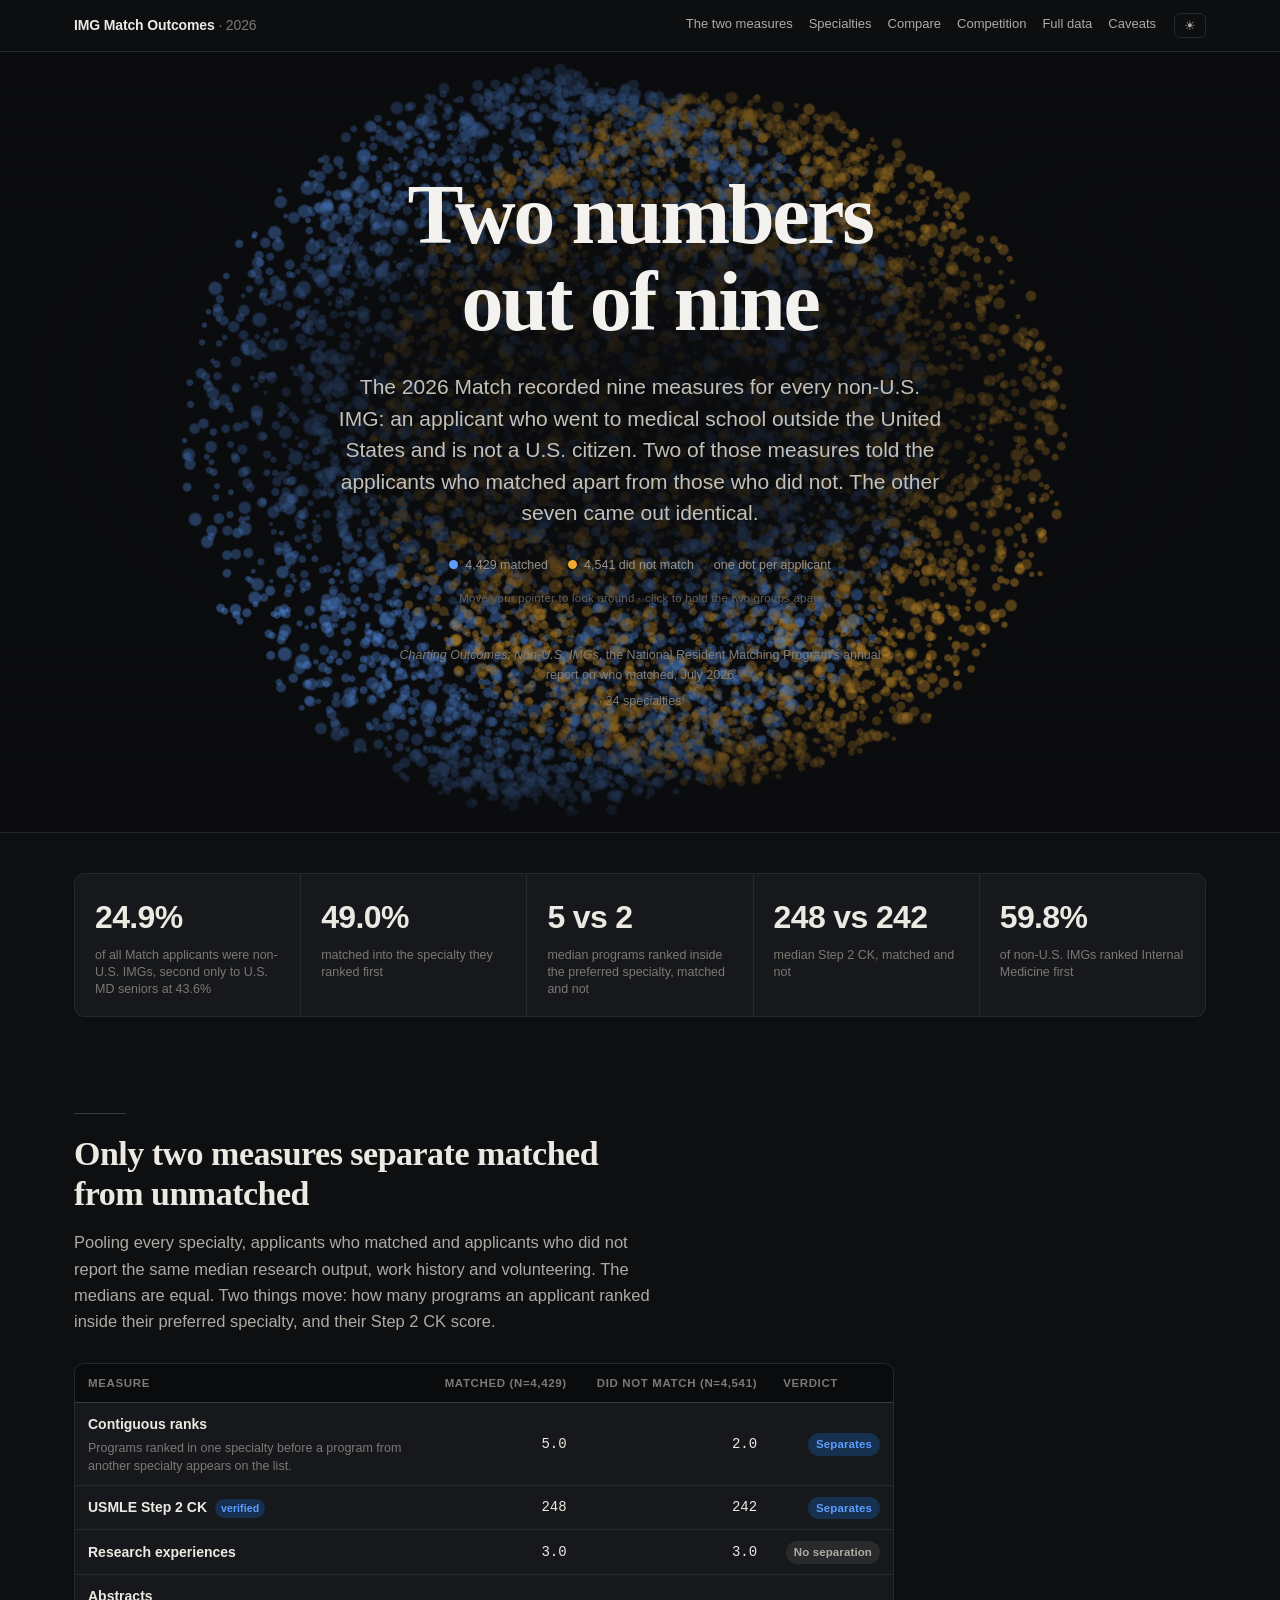
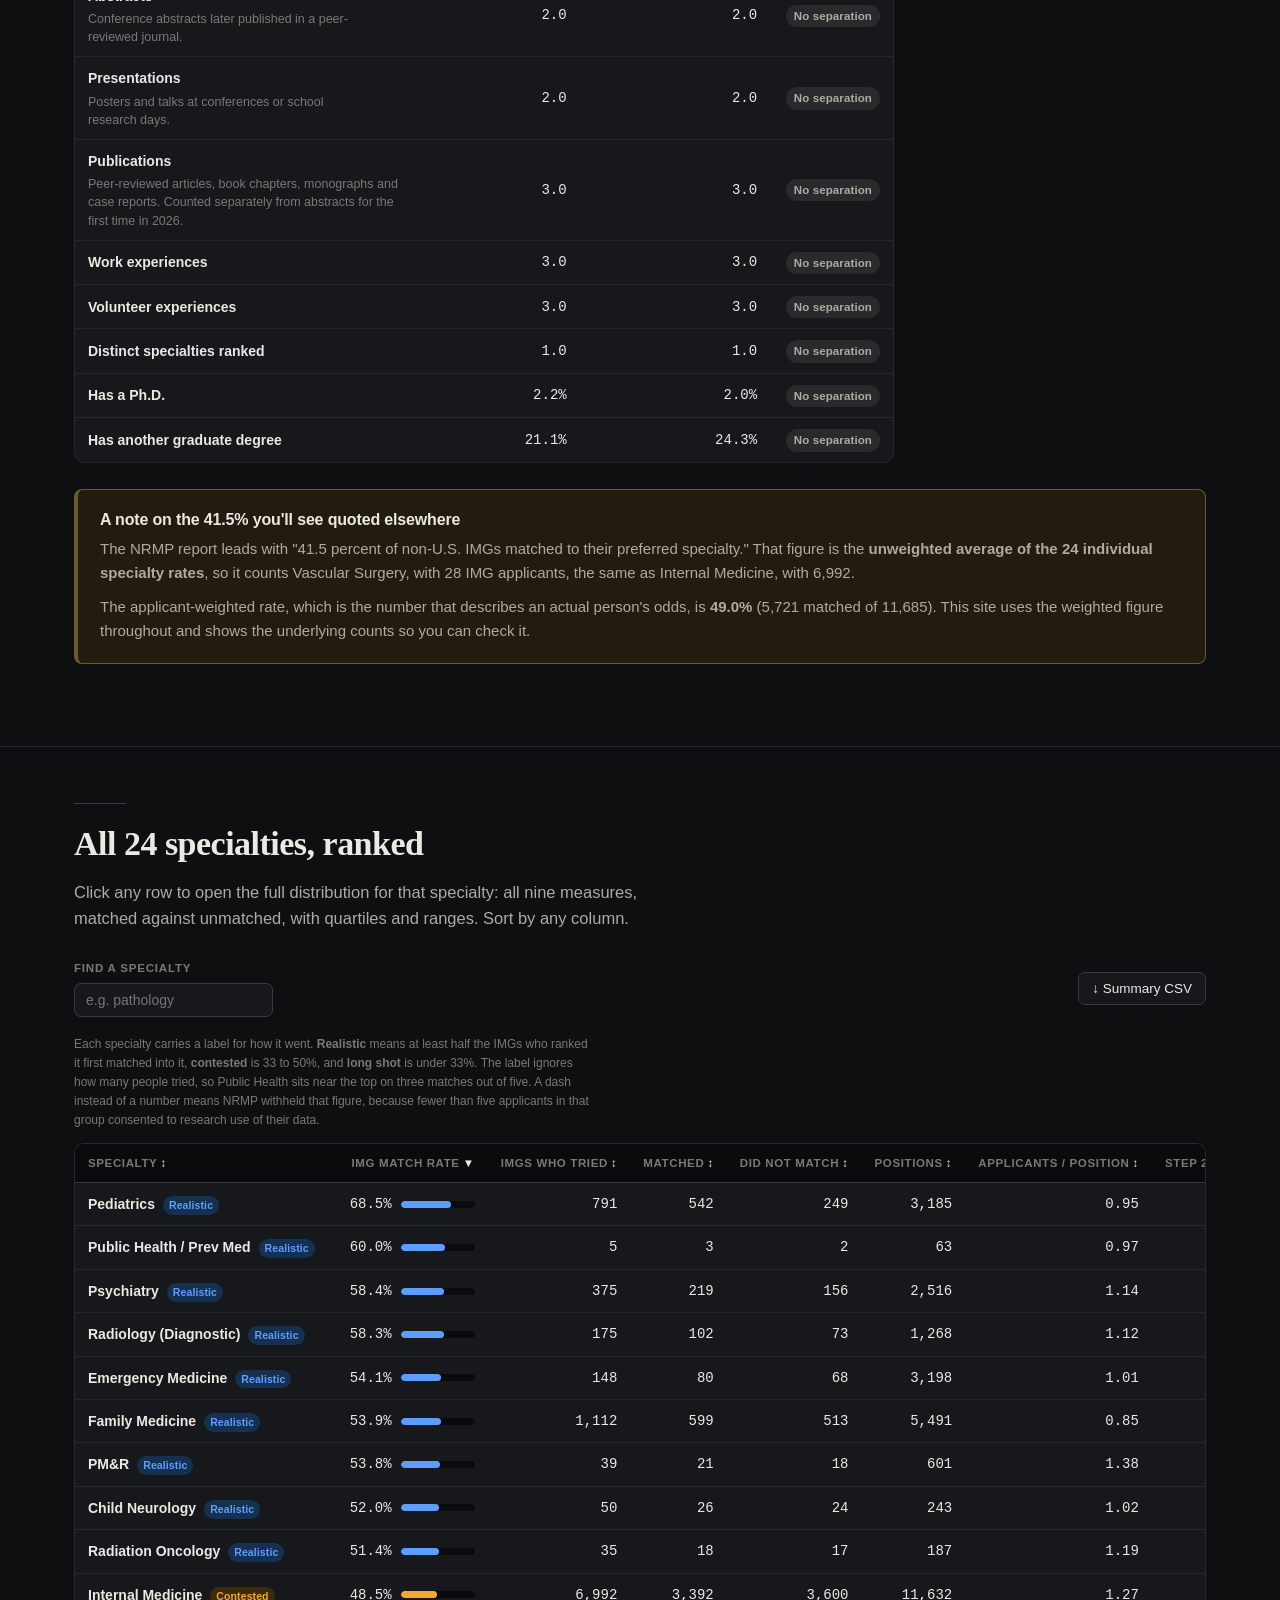
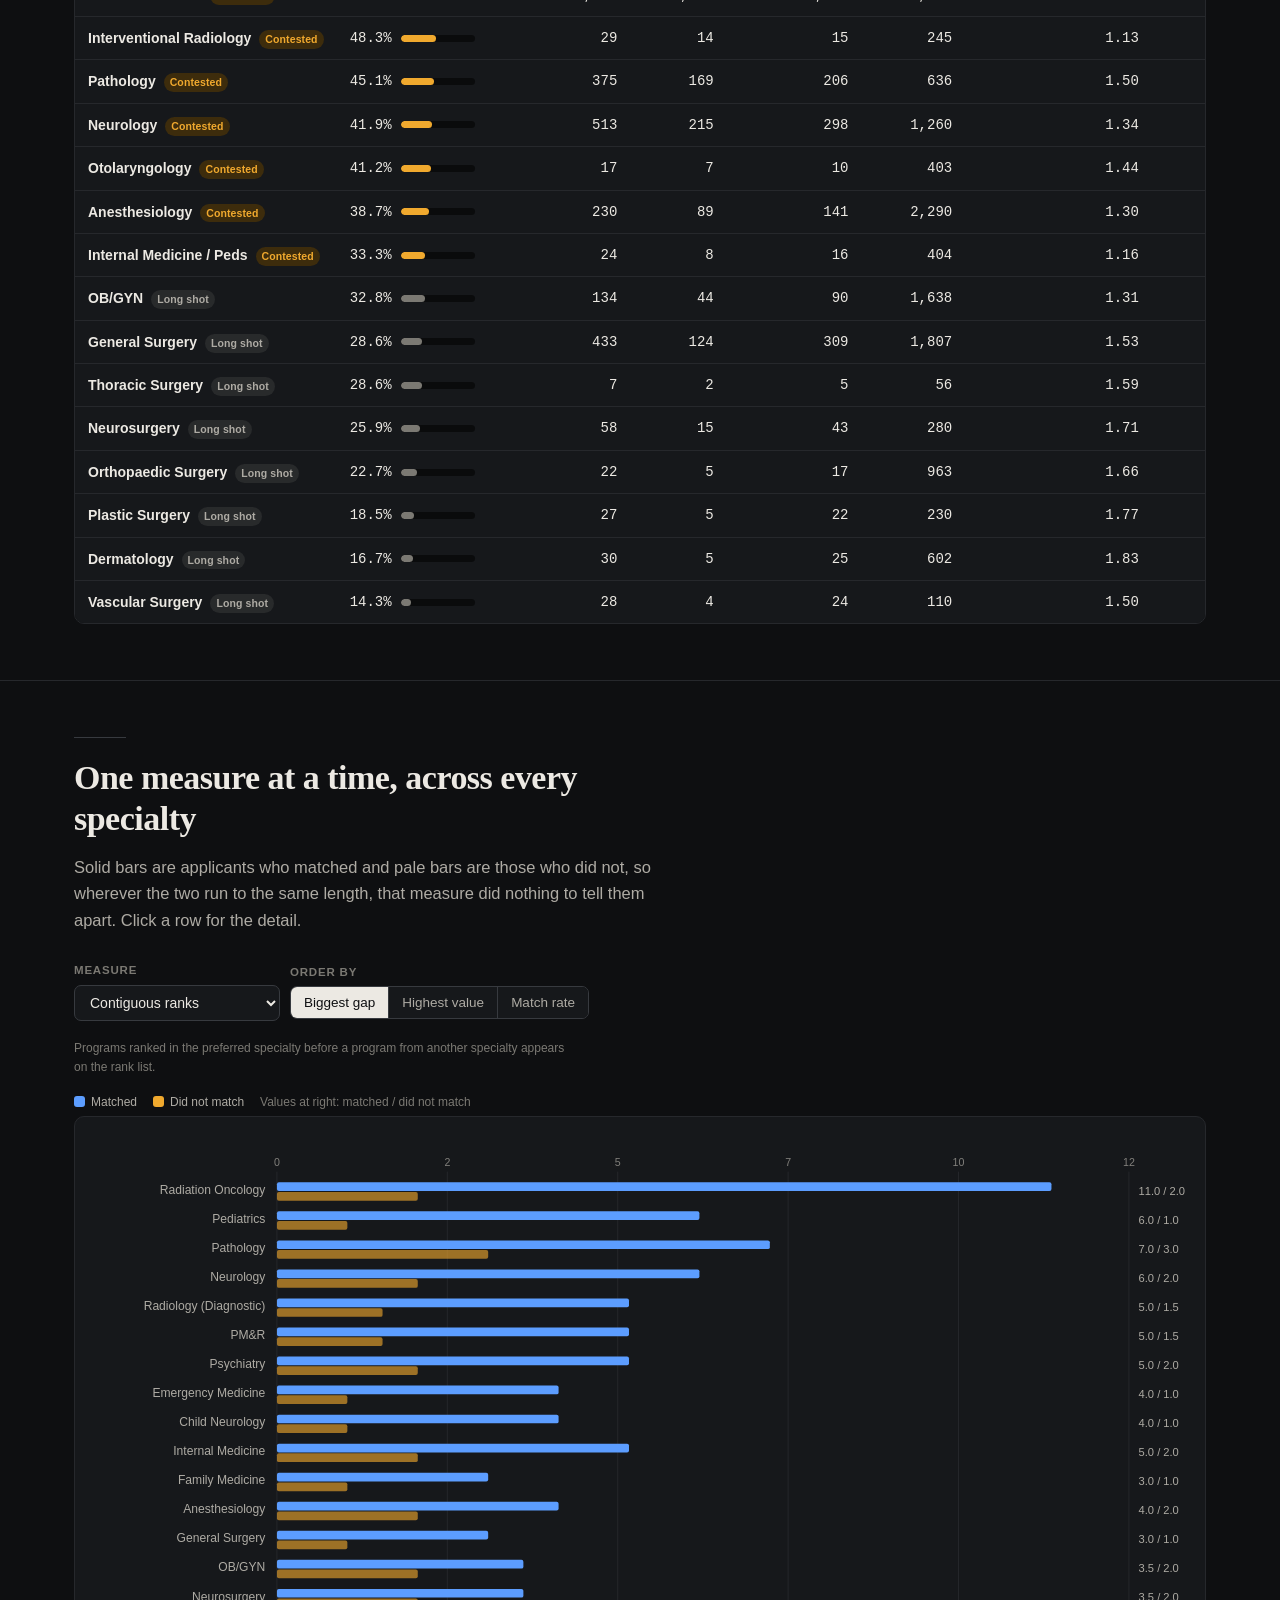
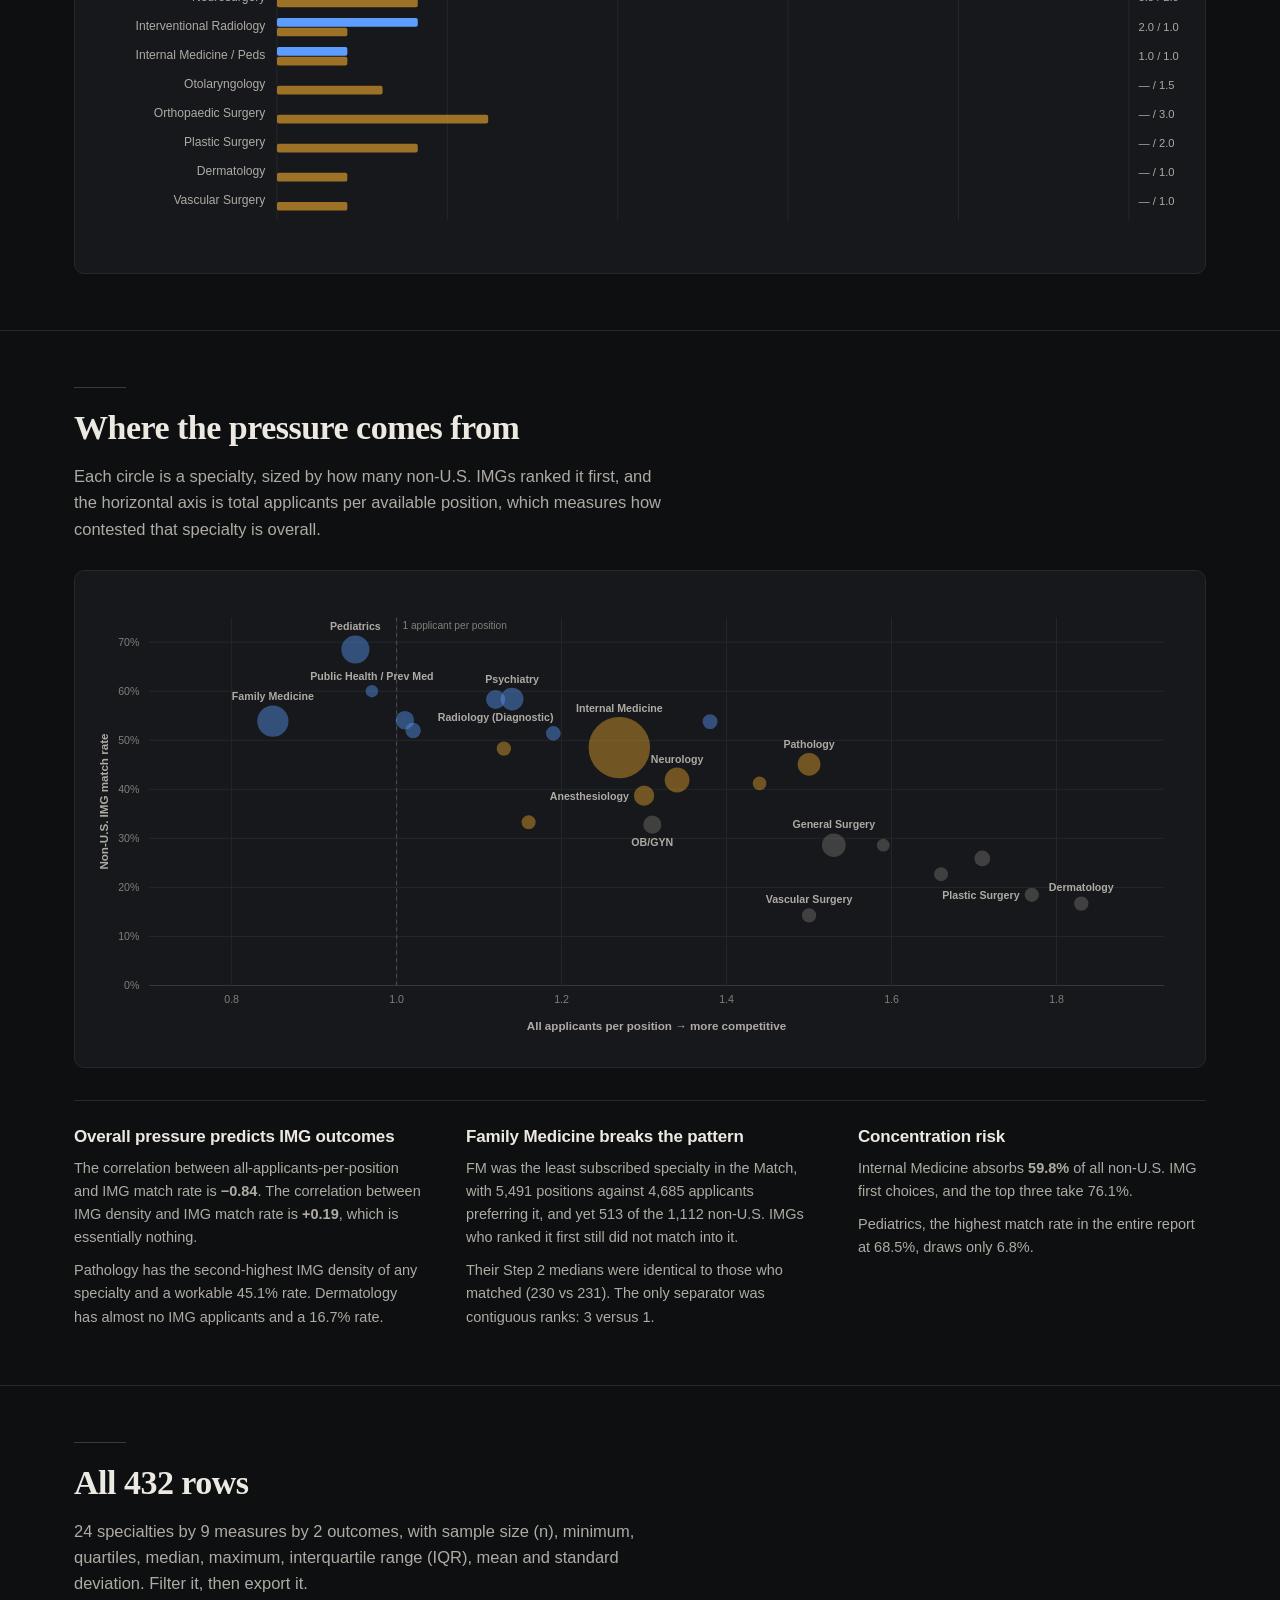
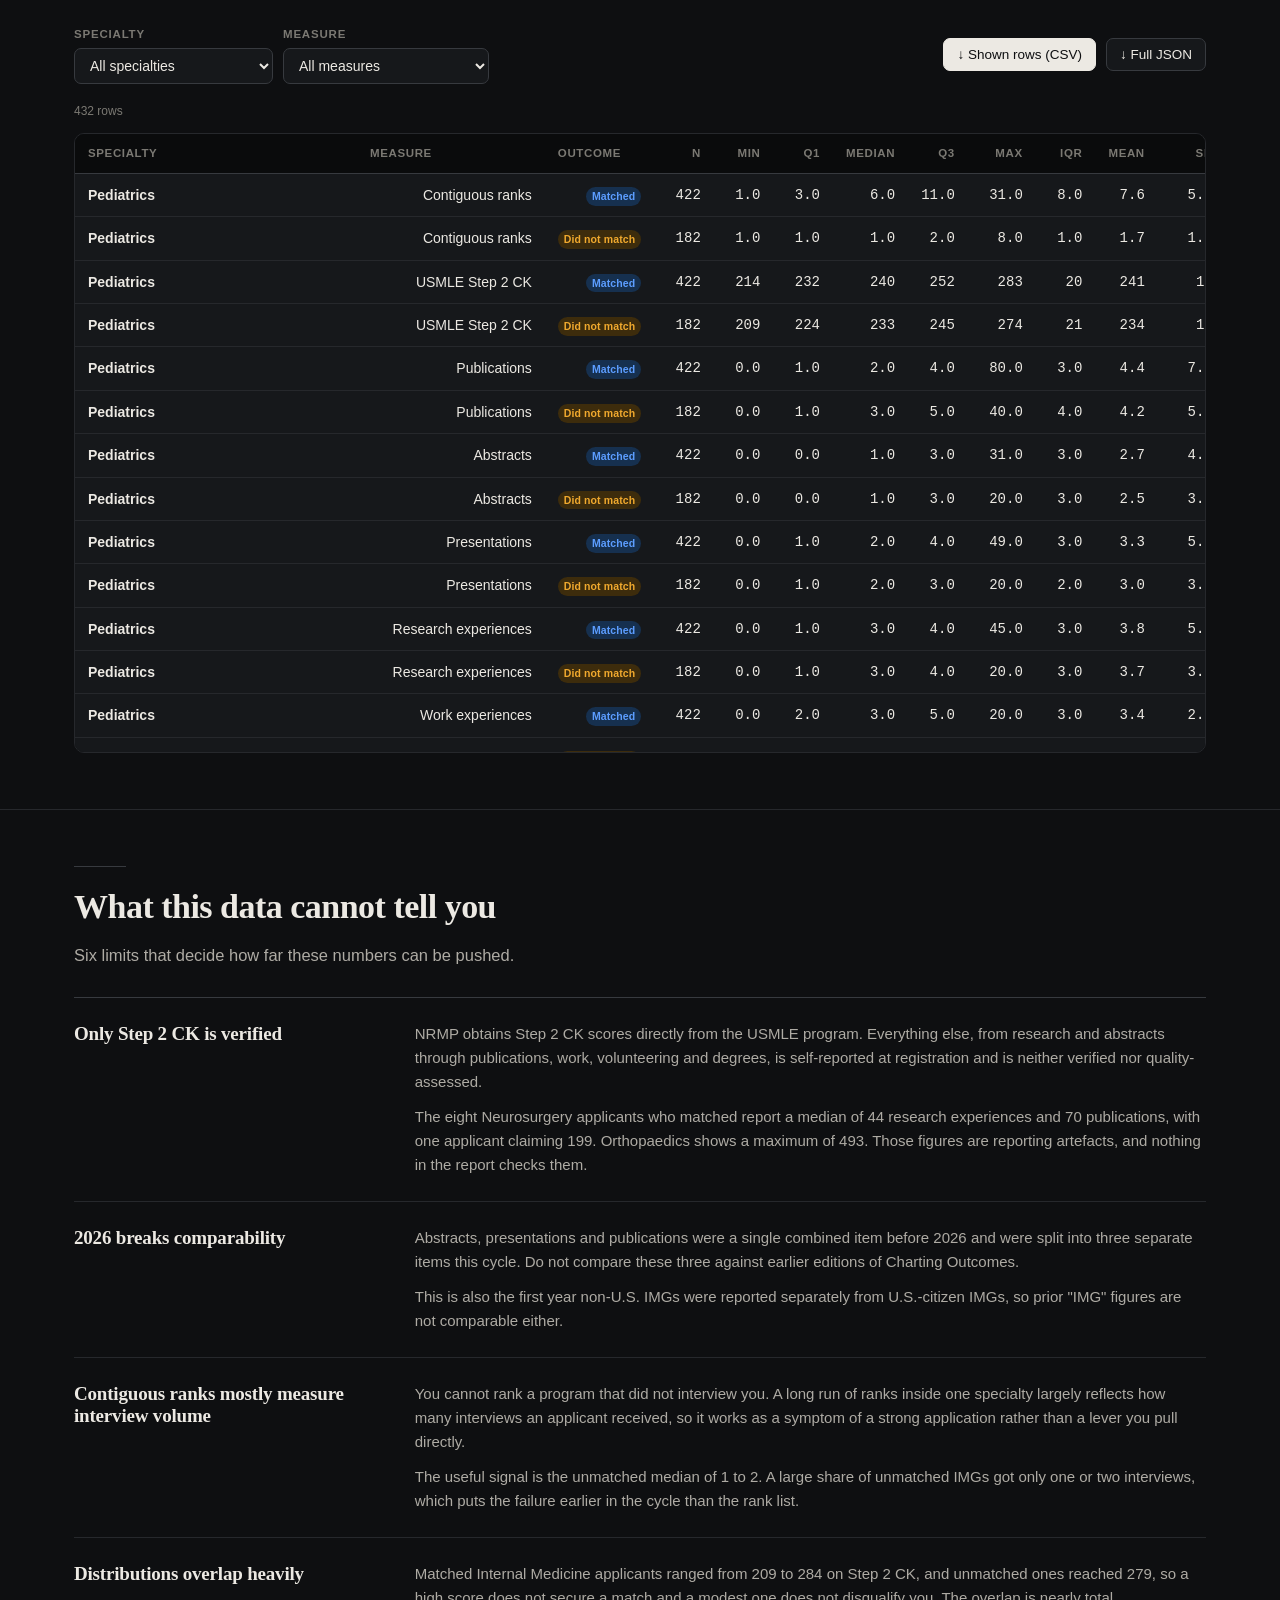
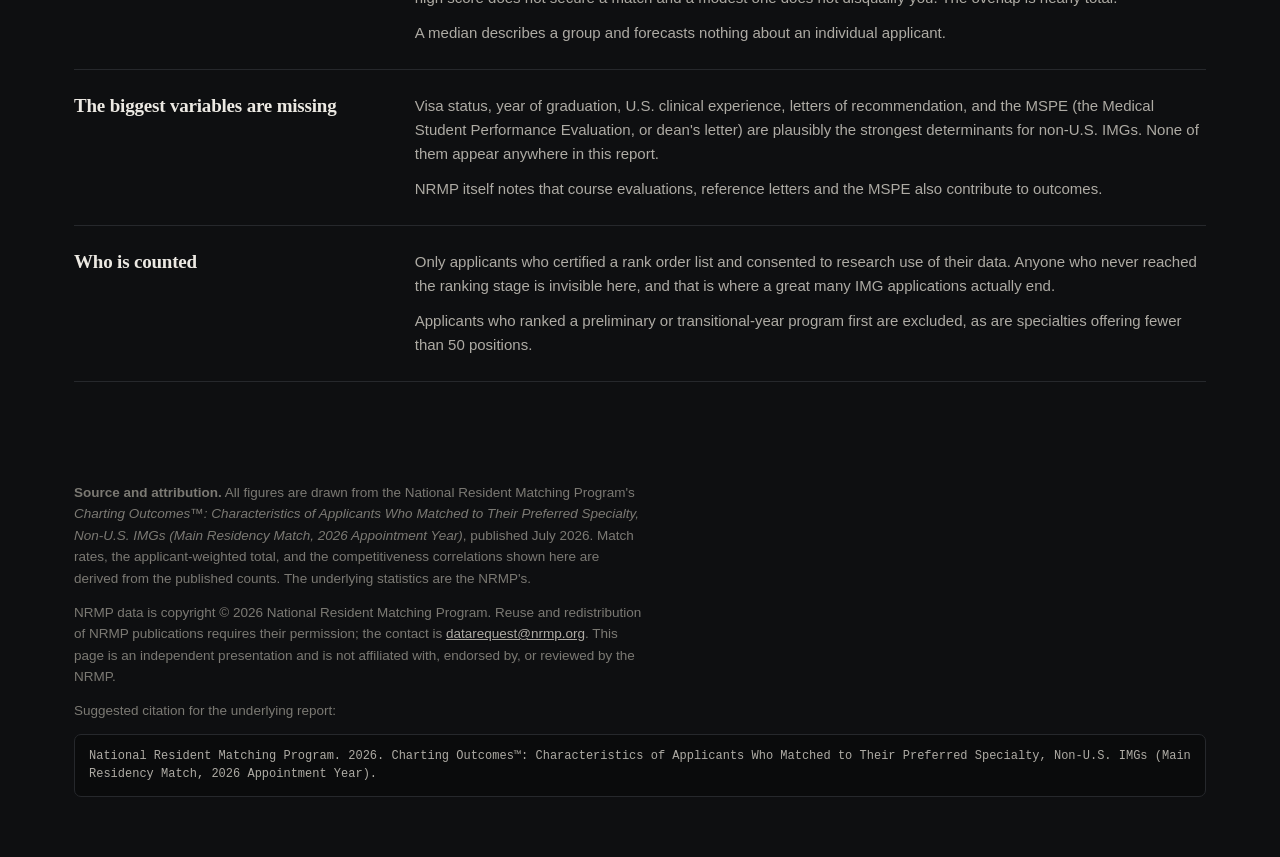
==== index.html @ dcafe7bb "Unify interface terminology and define terms before using them The page had six names for one concep" ====
<!doctype html>
<html lang="en">
<head>
<meta charset="utf-8">
<meta name="viewport" content="width=device-width,initial-scale=1">
<title>Non-U.S. IMG Match Outcomes 2026 — Interactive Explorer</title>
<meta name="description" content="An interactive, exportable explorer of NRMP Charting Outcomes data for non-U.S. citizen international medical graduates in the 2026 Main Residency Match.">

<meta property="og:title" content="Two numbers out of nine">
<meta property="og:description" content="Every non-U.S. IMG in the 2026 Match, by preferred specialty. Two measures separated those who matched from those who did not.">
<meta property="og:type" content="website">
<meta property="og:url" content="https://match.saieesh.dev/">
<meta property="og:image" content="https://match.saieesh.dev/og-image.png">
<meta property="og:image:width" content="1200">
<meta property="og:image:height" content="630">
<meta property="og:image:alt" content="Two dot plots showing the measures that separated matched from unmatched non-U.S. IMGs: programs ranked in-specialty, 5 versus 2, and USMLE Step 2 CK, 248 versus 242. Seven further measures, including research, publications and abstracts, are listed as identical in both groups.">
<meta name="twitter:card" content="summary_large_image">
<meta name="twitter:title" content="Two numbers out of nine">
<meta name="twitter:description" content="Every non-U.S. IMG in the 2026 Match, by preferred specialty. Two measures separated those who matched from those who did not.">
<meta name="twitter:image" content="https://match.saieesh.dev/og-image.png">

<link rel="icon" href="data:image/svg+xml,<svg xmlns='http://www.w3.org/2000/svg' viewBox='0 0 32 32'><rect width='32' height='32' rx='7' fill='%23111214'/><rect x='6.5' y='18' width='4.4' height='8' rx='1.2' fill='%23ece9e3'/><rect x='13.8' y='12' width='4.4' height='14' rx='1.2' fill='%235c9dff'/><rect x='21.1' y='6.5' width='4.4' height='19.5' rx='1.2' fill='%23f0a92e'/></svg>">
<style>:root{
  /* dark is the default; light is opt-in via the toggle */
  --bg:#0e0f11; --bg-elev:#16181b; --bg-sunk:#0a0b0c;
  --ink:#ece9e3; --ink-2:#aeaba4; --ink-3:#7b7973;
  --rule:#26282c; --rule-2:#373a3f;
  --matched:#5c9dff; --matched-soft:#16304f;
  --unmatched:#f0a92e; --unmatched-soft:#3d2c0c;
  --accent:#ece9e3;
  --warn-bg:#221c10; --warn-rule:#6b5a2a;
  --mono:ui-monospace,SFMono-Regular,"SF Mono",Menlo,Consolas,monospace;
  --sans:-apple-system,BlinkMacSystemFont,"Segoe UI",Inter,Roboto,Helvetica,Arial,sans-serif;
  --serif:"Iowan Old Style","Palatino Linotype",Palatino,Georgia,serif;
  --maxw:1180px;
}
:root[data-theme="light"]{
  --bg:#faf9f6; --bg-elev:#ffffff; --bg-sunk:#f1efea;
  --ink:#17181b; --ink-2:#4c4e56; --ink-3:#797b83;
  --rule:#e4e2db; --rule-2:#cfccc3;
  --matched:#1f6feb; --matched-soft:#dbeafe;
  --unmatched:#b45309; --unmatched-soft:#fef3c7;
  --accent:#17181b;
  --warn-bg:#fdf8ec; --warn-rule:#dfc98c;
}
*{box-sizing:border-box}
body{background:var(--bg);color:var(--ink);font-family:var(--sans);
  font-size:16px;line-height:1.6;-webkit-font-smoothing:antialiased;margin:0;
  overflow-x:hidden}
.wrap{max-width:var(--maxw);margin:0 auto;padding:0 24px}
@media(max-width:640px){.wrap{padding:0 16px}}

a{color:var(--matched)}
h1,h2,h3,h4{line-height:1.2;margin:0}
.num{font-variant-numeric:tabular-nums;font-family:var(--mono)}

/* ---------- top bar ---------- */
.topbar{position:sticky;top:0;z-index:50;background:color-mix(in srgb,var(--bg) 88%,transparent);
  backdrop-filter:blur(12px);border-bottom:1px solid var(--rule)}
.topbar-in{max-width:var(--maxw);margin:0 auto;padding:10px 24px;display:flex;gap:18px;align-items:center}
.brand{font-weight:700;font-size:14px;letter-spacing:-.01em;white-space:nowrap}
.brand span{color:var(--ink-3);font-weight:500}
.navlinks{display:flex;gap:16px;margin-left:auto;overflow-x:auto;scrollbar-width:none}
.navlinks::-webkit-scrollbar{display:none}
.navlinks a{color:var(--ink-2);text-decoration:none;font-size:13px;white-space:nowrap;padding:4px 0;border-bottom:2px solid transparent}
.navlinks a:hover{color:var(--ink);border-bottom-color:var(--rule-2)}
.themebtn{background:none;border:1px solid var(--rule);color:var(--ink-2);border-radius:6px;
  padding:5px 9px;cursor:pointer;font-size:13px;line-height:1;flex-shrink:0}
.themebtn:hover{border-color:var(--rule-2);color:var(--ink)}
@media(max-width:820px){.navlinks{display:none}}

/* ---------- hero ---------- */
header.hero{position:relative;isolation:isolate;background:#0b0c0e;overflow:hidden;
  border-bottom:1px solid #24262a}
#heroCanvas{position:absolute;inset:0;width:100%;height:100%;display:block;z-index:0;
  opacity:0;transition:opacity 1.5s ease}
#heroCanvas.ready{opacity:1}
/* keeps the headline legible wherever the field happens to be bright */
header.hero::after{content:"";position:absolute;inset:0;z-index:1;pointer-events:none;
  background:radial-gradient(ellipse 58% 46% at 50% 44%,rgba(11,12,14,.93) 0%,rgba(11,12,14,.78) 38%,rgba(11,12,14,.28) 66%,rgba(11,12,14,0) 88%),
    linear-gradient(to bottom,rgba(11,12,14,.75) 0%,rgba(11,12,14,0) 22%,rgba(11,12,14,0) 74%,rgba(11,12,14,.9) 100%)}
.hero-inner{position:relative;z-index:2;max-width:var(--maxw);margin:0 auto;padding:0 24px;
  min-height:min(90vh,780px);display:flex;flex-direction:column;align-items:center;
  justify-content:center;text-align:center;pointer-events:none}
.hero-inner a,.hero-inner button{pointer-events:auto}
h1{font-family:var(--serif);font-size:clamp(40px,7.4vw,84px);letter-spacing:-.028em;
  font-weight:600;color:#f4f2ee;max-width:14ch;line-height:1.03}
.hero-sub{font-size:clamp(17px,2.1vw,21px);color:#c3c0b9;max-width:52ch;margin:26px 0 0;line-height:1.5}
.hero-meta{margin-top:38px;font-size:12.5px;color:#7f7d77;display:flex;flex-wrap:wrap;
  gap:6px 16px;justify-content:center;max-width:70ch}
.hero-key{margin-top:26px;display:flex;gap:20px;justify-content:center;flex-wrap:wrap;
  font-size:12.5px;color:#96938c}
.hero-key i{display:inline-block;width:9px;height:9px;border-radius:50%;margin-right:7px;vertical-align:0}
.hero-hint{margin-top:14px;font-size:11.5px;color:#63615c;letter-spacing:.02em}
@media(max-width:640px){.hero-inner{min-height:min(84vh,640px);padding:0 18px}}
@media(prefers-reduced-motion:reduce){#heroCanvas{transition:none}}

/* ---------- stat band ---------- */
.statband{display:grid;grid-template-columns:repeat(auto-fit,minmax(158px,1fr));
  gap:1px;background:var(--rule);border:1px solid var(--rule);border-radius:10px;overflow:hidden;margin:40px 0}
.stat{background:var(--bg-elev);padding:18px 20px}
.stat .k{font-size:clamp(24px,3.2vw,32px);font-weight:650;letter-spacing:-.02em;font-variant-numeric:tabular-nums}
.stat .l{font-size:12.5px;color:var(--ink-3);margin-top:4px;line-height:1.35}

/* ---------- sections ---------- */
section{padding:56px 0;border-bottom:1px solid var(--rule)}
section:last-of-type{border-bottom:0}
.shead{max-width:66ch;margin-bottom:28px}
.shead::before{content:"";display:block;width:52px;height:1px;background:var(--rule-2);margin-bottom:20px}
h2{font-family:var(--serif);font-size:clamp(25px,3.4vw,34px);letter-spacing:-.015em;font-weight:600}
.shead p{color:var(--ink-2);margin:14px 0 0;font-size:16.5px}
h3{font-size:17px;font-weight:650;letter-spacing:-.01em}

/* findings: hanging headings, no boxes — breaks the uniform-card rhythm */
.findings{display:grid;grid-template-columns:repeat(auto-fit,minmax(290px,1fr));gap:34px 44px;margin-top:32px;
  padding-top:26px;border-top:1px solid var(--rule)}
.findings h3{margin-bottom:9px}
.findings p{margin:0;color:var(--ink-2);font-size:14.5px}
.findings p+p{margin-top:10px}

/* caveats: a reference list, not a card deck */
.caveatlist{margin-top:8px;border-top:1px solid var(--rule-2)}
.caveatlist>div{display:grid;grid-template-columns:minmax(190px,.9fr) 2.4fr;gap:10px 44px;
  padding:24px 0;border-bottom:1px solid var(--rule);align-items:start}
.caveatlist h3{font-family:var(--serif);font-size:19px;font-weight:600;letter-spacing:-.01em;padding-top:1px}
.caveatlist p{margin:0;color:var(--ink-2);font-size:15px}
.caveatlist p+p{margin-top:11px}
@media(max-width:720px){.caveatlist>div{grid-template-columns:1fr;gap:8px}}

.callout{background:var(--warn-bg);border:1px solid var(--warn-rule);border-left-width:4px;
  border-radius:8px;padding:20px 22px;margin:26px 0}
.callout h3{margin-bottom:8px;font-size:16px}
.callout p{margin:0;color:var(--ink-2);font-size:15px}
.callout p+p{margin-top:10px}

/* ---------- controls ---------- */
.controls{display:flex;flex-wrap:wrap;gap:10px;align-items:center;margin-bottom:18px}
.field{display:flex;flex-direction:column;gap:5px}
.field label{font-size:11.5px;text-transform:uppercase;letter-spacing:.07em;color:var(--ink-3);font-weight:600}
select,input[type=search]{background:var(--bg-elev);border:1px solid var(--rule-2);color:var(--ink);
  border-radius:7px;padding:8px 11px;font-size:14px;font-family:inherit;min-width:170px}
select:focus,input:focus{outline:2px solid var(--matched);outline-offset:1px}
.btn{background:var(--bg-elev);border:1px solid var(--rule-2);color:var(--ink);border-radius:7px;
  padding:8px 13px;font-size:13.5px;cursor:pointer;font-family:inherit;white-space:nowrap}
.btn:hover{border-color:var(--ink-3)}
.btn.primary{background:var(--ink);color:var(--bg);border-color:var(--ink)}
.btn.primary:hover{opacity:.86}
.seg{display:inline-flex;border:1px solid var(--rule-2);border-radius:7px;overflow:hidden}
.seg button{background:var(--bg-elev);border:0;border-right:1px solid var(--rule-2);color:var(--ink-2);
  padding:8px 13px;font-size:13.5px;cursor:pointer;font-family:inherit}
.seg button:last-child{border-right:0}
.seg button[aria-pressed=true]{background:var(--ink);color:var(--bg)}
.spacer{margin-left:auto}
@media(max-width:640px){.spacer{margin-left:0;width:100%}}

/* ---------- tables ---------- */
.tablescroll{overflow-x:auto;border:1px solid var(--rule);border-radius:10px;background:var(--bg-elev)}
table{border-collapse:collapse;width:100%;font-size:14px}
th,td{text-align:right;padding:10px 13px;border-bottom:1px solid var(--rule);white-space:nowrap}
th:first-child,td:first-child{text-align:left;position:sticky;left:0;background:var(--bg-elev)}
thead th{background:var(--bg-sunk);font-size:11.5px;text-transform:uppercase;letter-spacing:.055em;
  color:var(--ink-3);font-weight:650;position:sticky;top:0;z-index:2;border-bottom:1px solid var(--rule-2)}
thead th:first-child{z-index:3;background:var(--bg-sunk)}
th.sortable{cursor:pointer;user-select:none}
th.sortable:hover{color:var(--ink)}
th .arrow{opacity:.35;margin-left:3px}
th[aria-sort] .arrow{opacity:1;color:var(--ink)}
tbody tr:last-child td{border-bottom:0}
tbody tr.clickable{cursor:pointer}
tbody tr.clickable:hover td{background:var(--bg-sunk)}
tbody tr.clickable:hover td:first-child{background:var(--bg-sunk)}
tbody tr.open td{background:var(--matched-soft)}
tbody tr.open td:first-child{background:var(--matched-soft)}
td.name{font-weight:550}
.sub{color:var(--ink-3);font-size:12px;font-weight:400}
/* plain-language line under a measure name whose label is not self-explanatory */
.gloss{display:block;margin-top:3px;max-width:46ch;color:var(--ink-3);font-size:12.5px;
  font-weight:400;line-height:1.45;text-wrap:pretty}

.ratebar{display:flex;align-items:center;gap:9px;justify-content:flex-end}
.ratebar .track{width:74px;height:7px;border-radius:4px;background:var(--bg-sunk);overflow:hidden;flex-shrink:0}
.ratebar .fill{height:100%;border-radius:4px;background:var(--matched)}

.pill{display:inline-block;padding:2px 8px;border-radius:99px;font-size:11.5px;font-weight:600;letter-spacing:.01em}
.pill.viable{background:var(--matched-soft);color:var(--matched)}
.pill.contested{background:var(--unmatched-soft);color:var(--unmatched)}
.pill.closed{background:color-mix(in srgb,var(--ink-3) 18%,transparent);color:var(--ink-2)}
.pill.tiny{font-size:10.5px;padding:1px 6px}

/* ---------- detail drawer ---------- */
tr.detailrow>td{padding:0;border-bottom:1px solid var(--rule-2);background:var(--bg-sunk) !important;white-space:normal}
.detail{padding:24px 22px}
.detail-hd{display:flex;flex-wrap:wrap;gap:14px 26px;align-items:baseline;margin-bottom:6px}
.detail-hd h3{font-family:var(--serif);font-size:22px;font-weight:600}
.detail-note{color:var(--ink-2);font-size:14.5px;max-width:78ch;margin:6px 0 20px}
.metricgrid{display:grid;grid-template-columns:repeat(auto-fill,minmax(340px,1fr));gap:14px}
.mcard{background:var(--bg-elev);border:1px solid var(--rule);border-radius:9px;padding:14px 16px}
.mcard-hd{display:flex;justify-content:space-between;align-items:baseline;gap:10px;margin-bottom:2px}
.mcard-hd .t{font-size:13.5px;font-weight:650}
.mcard-hd .d{font-size:12px;font-variant-numeric:tabular-nums;font-weight:600}
.d.up{color:var(--matched)} .d.flat{color:var(--ink-3)} .d.down{color:var(--unmatched)}
.mcard .why{font-size:12px;color:var(--ink-3);margin:0 0 10px}
.legend{display:flex;gap:16px;font-size:12px;color:var(--ink-2);margin:16px 0 4px;flex-wrap:wrap}
.legend i{display:inline-block;width:11px;height:11px;border-radius:3px;margin-right:6px;vertical-align:-1px}
.sw-m{background:var(--matched)} .sw-n{background:var(--unmatched)}
.suppressed{font-size:12.5px;color:var(--ink-3);font-style:italic;padding:8px 0}

/* ---------- charts ---------- */
.chartbox{border:1px solid var(--rule);border-radius:10px;background:var(--bg-elev);padding:18px;overflow-x:auto}
svg{display:block;max-width:100%}
svg text{font-family:var(--sans);fill:var(--ink-2)}
.axisline{stroke:var(--rule-2);stroke-width:1}
.gridline{stroke:var(--rule);stroke-width:1}
.dot{cursor:pointer}
.tip{position:fixed;pointer-events:none;background:var(--ink);color:var(--bg);padding:8px 11px;
  border-radius:7px;font-size:12.5px;line-height:1.45;z-index:100;opacity:0;transition:opacity .1s;max-width:250px}
.tip.on{opacity:1}
.tip b{color:var(--bg)}

/* ---------- notes ---------- */
.notegrid{display:grid;grid-template-columns:repeat(auto-fit,minmax(280px,1fr));gap:16px;margin-top:22px}
.note{background:var(--bg-elev);border:1px solid var(--rule);border-radius:9px;padding:18px 20px}
.note h3{margin-bottom:8px;font-size:15px}
.note p{margin:0;color:var(--ink-2);font-size:14px}
.note p+p{margin-top:9px}

footer{padding:44px 0 60px;color:var(--ink-3);font-size:13.5px}
footer p{margin:0 0 12px;max-width:76ch}
footer a{color:var(--ink-2)}
.cite{font-family:var(--mono);font-size:12px;background:var(--bg-sunk);border:1px solid var(--rule);
  border-radius:7px;padding:12px 14px;margin-top:8px;white-space:pre-wrap;color:var(--ink-2);line-height:1.55}
.vis-hidden{position:absolute;width:1px;height:1px;overflow:hidden;clip:rect(0 0 0 0);white-space:nowrap}
</style>
</head>
<body>

<div class="topbar">
  <div class="topbar-in">
    <div class="brand">IMG Match Outcomes <span>· 2026</span></div>
    <nav class="navlinks">
      <a href="#levers">The two measures</a>
      <a href="#explorer">Specialties</a>
      <a href="#compare">Compare</a>
      <a href="#competition">Competition</a>
      <a href="#data">Full data</a>
      <a href="#caveats">Caveats</a>
    </nav>
    <button class="themebtn" id="themeBtn" aria-label="Switch to light theme">☾</button>
  </div>
</div>

<header class="hero">
  <canvas id="heroCanvas" aria-hidden="true"></canvas>
  <div class="hero-inner">
    <h1>Two numbers out of nine</h1>
    <p class="hero-sub">
      The 2026 Match recorded nine measures for every non-U.S. IMG: an applicant who went to medical
      school outside the United States and is not a U.S. citizen. Two of those measures told the
      applicants who matched apart from those who did not. The other seven came out identical.
    </p>
    <div class="hero-key">
      <span><i style="background:#5c9dff"></i>4,429 matched</span>
      <span><i style="background:#f0a92e"></i>4,541 did not match</span>
      <span>one dot per applicant</span>
    </div>
    <div class="hero-hint" aria-hidden="true">Move your pointer to look around · click to hold the two groups apart</div>
    <div class="hero-meta">
      <span><em>Charting Outcomes: Non-U.S. IMGs</em>, the National Resident Matching Program's annual
      report on who matched, July 2026</span>
      <span>· 24 specialties</span>
    </div>
  </div>
</header>

<div class="wrap">
  <div class="statband">
    <div class="stat"><div class="k">24.9%</div><div class="l">of all Match applicants were non-U.S. IMGs, second only to U.S. MD seniors at 43.6%</div></div>
    <div class="stat"><div class="k">49.0%</div><div class="l">matched into the specialty they ranked first</div></div>
    <div class="stat"><div class="k">5 vs 2</div><div class="l">median programs ranked inside the preferred specialty, matched and not</div></div>
    <div class="stat"><div class="k">248 vs 242</div><div class="l">median Step 2 CK, matched and not</div></div>
    <div class="stat"><div class="k">59.8%</div><div class="l">of non-U.S. IMGs ranked Internal Medicine first</div></div>
  </div>
</div>

<main>

<!-- ============ 1. THE TWO LEVERS ============ -->
<section id="levers">
  <div class="wrap">
    <div class="shead">
      <h2>Only two measures separate matched from unmatched</h2>
      <p>
        Pooling every specialty, applicants who matched and applicants who did not report the same median
        research output, work history and volunteering. The medians are equal. Two things move: how many
        programs an applicant ranked inside their preferred specialty, and their Step 2 CK score.
      </p>
    </div>

    <div class="tablescroll" style="max-width:820px">
      <table>
        <caption class="vis-hidden">Median values for matched and unmatched non-U.S. IMGs across all specialties</caption>
        <thead><tr>
          <th>Measure</th><th>Matched (n=4,429)</th><th>Did not match (n=4,541)</th><th style="text-align:left">Verdict</th>
        </tr></thead>
        <tbody id="aggBody"></tbody>
      </table>
    </div>

    <div class="callout">
      <h3>A note on the 41.5% you'll see quoted elsewhere</h3>
      <p>
        The NRMP report leads with "41.5 percent of non-U.S. IMGs matched to their preferred specialty."
        That figure is the <strong>unweighted average of the 24 individual specialty rates</strong>, so it
        counts Vascular Surgery, with 28 IMG applicants, the same as Internal Medicine, with 6,992.
      </p>
      <p>
        The applicant-weighted rate, which is the number that describes an actual person's odds, is
        <strong>49.0%</strong> (5,721 matched of 11,685). This site uses the weighted figure throughout and
        shows the underlying counts so you can check it.
      </p>
    </div>
  </div>
</section>

<!-- ============ 2. SPECIALTY EXPLORER ============ -->
<section id="explorer">
  <div class="wrap">
    <div class="shead">
      <h2>All 24 specialties, ranked</h2>
      <p>
        Click any row to open the full distribution for that specialty: all nine measures, matched against
        unmatched, with quartiles and ranges. Sort by any column.
      </p>
    </div>

    <div class="controls">
      <div class="field">
        <label for="specSearch">Find a specialty</label>
        <input type="search" id="specSearch" placeholder="e.g. pathology" autocomplete="off">
      </div>
      <div class="spacer"></div>
      <button class="btn" id="dlSummary" aria-label="Download a summary CSV, one row per specialty">↓ Summary CSV</button>
    </div>

    <p class="sub" style="margin:0 0 12px;max-width:78ch">
      Each specialty carries a label for how it went. <strong>Realistic</strong> means at least half the IMGs
      who ranked it first matched into it, <strong>contested</strong> is 33 to 50%, and <strong>long shot</strong>
      is under 33%. The label ignores how many people tried, so Public Health sits near the top on three
      matches out of five. A dash instead of a number means NRMP withheld that figure, because fewer than five
      applicants in that group consented to research use of their data.
    </p>

    <div class="tablescroll">
      <table>
        <caption class="vis-hidden">Non-U.S. IMG match outcomes by preferred specialty. Click a row for detail.</caption>
        <thead><tr id="specHead"></tr></thead>
        <tbody id="specBody"></tbody>
      </table>
    </div>
  </div>
</section>

<!-- ============ 3. COMPARE ACROSS SPECIALTIES ============ -->
<section id="compare">
  <div class="wrap">
    <div class="shead">
      <h2>One measure at a time, across every specialty</h2>
      <p>
        Solid bars are applicants who matched and pale bars are those who did not, so wherever the two run to
        the same length, that measure did nothing to tell them apart. Click a row for the detail.
      </p>
    </div>

    <div class="controls">
      <div class="field">
        <label for="cmpMetric">Measure</label>
        <select id="cmpMetric"></select>
      </div>
      <div class="field">
        <label>Order by</label>
        <div class="seg" id="cmpSort">
          <button data-sort="gap" aria-pressed="true">Biggest gap</button>
          <button data-sort="matched" aria-pressed="false">Highest value</button>
          <button data-sort="rate" aria-pressed="false">Match rate</button>
        </div>
      </div>
    </div>
    <p class="sub" id="cmpDesc" style="margin:0 0 14px;max-width:74ch"></p>

    <div class="legend">
      <span><i class="sw-m"></i>Matched</span>
      <span><i class="sw-n"></i>Did not match</span>
      <span style="color:var(--ink-3)">Values at right: matched / did not match</span>
    </div>
    <div class="chartbox" id="cmpChart"></div>
  </div>
</section>

<!-- ============ 4. COMPETITION ============ -->
<section id="competition">
  <div class="wrap">
    <div class="shead">
      <h2>Where the pressure comes from</h2>
      <p>
        Each circle is a specialty, sized by how many non-U.S. IMGs ranked it first, and the horizontal axis
        is total applicants per available position, which measures how contested that specialty is overall.
      </p>
    </div>

    <div class="chartbox" id="scatter"></div>

    <div class="findings">
      <div>
        <h3>Overall pressure predicts IMG outcomes</h3>
        <p>The correlation between all-applicants-per-position and IMG match rate is <strong>−0.84</strong>. The correlation between IMG density and IMG match rate is <strong>+0.19</strong>, which is essentially nothing.</p>
        <p>Pathology has the second-highest IMG density of any specialty and a workable 45.1% rate. Dermatology has almost no IMG applicants and a 16.7% rate.</p>
      </div>
      <div>
        <h3>Family Medicine breaks the pattern</h3>
        <p>FM was the least subscribed specialty in the Match, with 5,491 positions against 4,685 applicants preferring it, and yet 513 of the 1,112 non-U.S. IMGs who ranked it first still did not match into it.</p>
        <p>Their Step 2 medians were identical to those who matched (230 vs 231). The only separator was contiguous ranks: 3 versus 1.</p>
      </div>
      <div>
        <h3>Concentration risk</h3>
        <p>Internal Medicine absorbs <strong>59.8%</strong> of all non-U.S. IMG first choices, and the top three take 76.1%.</p>
        <p>Pediatrics, the highest match rate in the entire report at 68.5%, draws only 6.8%.</p>
      </div>
    </div>
  </div>
</section>

<!-- ============ 5. FULL DATA ============ -->
<section id="data">
  <div class="wrap">
    <div class="shead">
      <h2>All 432 rows</h2>
      <p>
        24 specialties by 9 measures by 2 outcomes, with sample size (n), minimum, quartiles, median,
        maximum, interquartile range (IQR), mean and standard deviation. Filter it, then export it.
      </p>
    </div>

    <div class="controls">
      <div class="field">
        <label for="dbSpec">Specialty</label>
        <select id="dbSpec"><option value="all">All specialties</option></select>
      </div>
      <div class="field">
        <label for="dbMetric">Measure</label>
        <select id="dbMetric"><option value="all">All measures</option></select>
      </div>
      <div class="spacer"></div>
      <button class="btn primary" id="dlTidy" aria-label="Download the rows currently shown as CSV">↓ Shown rows (CSV)</button>
      <button class="btn" id="dlJson" aria-label="Download the complete dataset as JSON">↓ Full JSON</button>
    </div>
    <p class="sub" style="margin:0 0 12px"><span id="dbCount"></span></p>

    <div class="tablescroll" style="max-height:620px;overflow-y:auto">
      <table>
        <caption class="vis-hidden">Complete summary statistics for all specialties and measures</caption>
        <thead><tr>
          <th>Specialty</th><th style="text-align:left">Measure</th><th style="text-align:left">Outcome</th>
          <th>n</th><th>Min</th><th>Q1</th><th>Median</th><th>Q3</th><th>Max</th><th>IQR</th><th>Mean</th><th>SD</th>
        </tr></thead>
        <tbody id="dbBody"></tbody>
      </table>
    </div>
  </div>
</section>

<!-- ============ 6. CAVEATS ============ -->
<section id="caveats">
  <div class="wrap">
    <div class="shead">
      <h2>What this data cannot tell you</h2>
      <p>Six limits that decide how far these numbers can be pushed.</p>
    </div>

    <div class="caveatlist">
      <div>
        <h3>Only Step 2 CK is verified</h3>
        <div>
          <p>NRMP obtains Step 2 CK scores directly from the USMLE program. Everything else, from research and abstracts through publications, work, volunteering and degrees, is self-reported at registration and is neither verified nor quality-assessed.</p>
          <p>The eight Neurosurgery applicants who matched report a median of 44 research experiences and 70 publications, with one applicant claiming 199. Orthopaedics shows a maximum of 493. Those figures are reporting artefacts, and nothing in the report checks them.</p>
        </div>
      </div>
      <div>
        <h3>2026 breaks comparability</h3>
        <div>
          <p>Abstracts, presentations and publications were a single combined item before 2026 and were split into three separate items this cycle. Do not compare these three against earlier editions of Charting Outcomes.</p>
          <p>This is also the first year non-U.S. IMGs were reported separately from U.S.-citizen IMGs, so prior "IMG" figures are not comparable either.</p>
        </div>
      </div>
      <div>
        <h3>Contiguous ranks mostly measure interview volume</h3>
        <div>
          <p>You cannot rank a program that did not interview you. A long run of ranks inside one specialty largely reflects how many interviews an applicant received, so it works as a symptom of a strong application rather than a lever you pull directly.</p>
          <p>The useful signal is the unmatched median of 1 to 2. A large share of unmatched IMGs got only one or two interviews, which puts the failure earlier in the cycle than the rank list.</p>
        </div>
      </div>
      <div>
        <h3>Distributions overlap heavily</h3>
        <div>
          <p>Matched Internal Medicine applicants ranged from 209 to 284 on Step 2 CK, and unmatched ones reached 279, so a high score does not secure a match and a modest one does not disqualify you. The overlap is nearly total.</p>
          <p>A median describes a group and forecasts nothing about an individual applicant.</p>
        </div>
      </div>
      <div>
        <h3>The biggest variables are missing</h3>
        <div>
          <p>Visa status, year of graduation, U.S. clinical experience, letters of recommendation, and the MSPE (the Medical Student Performance Evaluation, or dean's letter) are plausibly the strongest determinants for non-U.S. IMGs. None of them appear anywhere in this report.</p>
          <p>NRMP itself notes that course evaluations, reference letters and the MSPE also contribute to outcomes.</p>
        </div>
      </div>
      <div>
        <h3>Who is counted</h3>
        <div>
          <p>Only applicants who certified a rank order list and consented to research use of their data. Anyone who never reached the ranking stage is invisible here, and that is where a great many IMG applications actually end.</p>
          <p>Applicants who ranked a preliminary or transitional-year program first are excluded, as are specialties offering fewer than 50 positions.</p>
        </div>
      </div>
    </div>
  </div>
</section>

</main>

<footer>
  <div class="wrap">
    <p><strong>Source and attribution.</strong> All figures are drawn from the National Resident Matching Program's
    <em>Charting Outcomes™: Characteristics of Applicants Who Matched to Their Preferred Specialty, Non-U.S. IMGs
    (Main Residency Match, 2026 Appointment Year)</em>, published July 2026. Match rates, the applicant-weighted
    total, and the competitiveness correlations shown here are derived from the published counts. The underlying
    statistics are the NRMP's.</p>
    <p>NRMP data is copyright © 2026 National Resident Matching Program. Reuse and redistribution of NRMP
    publications requires their permission; the contact is <a href="mailto:datarequest@nrmp.org">datarequest@nrmp.org</a>.
    This page is an independent presentation and is not affiliated with, endorsed by, or reviewed by the NRMP.</p>
    <p>Suggested citation for the underlying report:</p>
    <div class="cite">National Resident Matching Program. 2026. Charting Outcomes™: Characteristics of Applicants Who Matched to Their Preferred Specialty, Non-U.S. IMGs (Main Residency Match, 2026 Appointment Year).</div>
  </div>
</footer>

<script src="three.min.js"></script>
<script>/* ============================================================
   Hero particle field.

   One particle per consented applicant in the report: 4,429 who
   matched and 4,541 who did not. The field breathes between a single
   mixed cloud and two separated masses, which is the argument the
   page goes on to make in numbers.
   ============================================================ */
(function () {
  "use strict";

  var canvas = document.getElementById("heroCanvas");
  if (!canvas || typeof THREE === "undefined") return;

  var N_MATCHED = 4429, N_UNMATCHED = 4541, N = N_MATCHED + N_UNMATCHED;
  var COL_MATCHED   = new THREE.Color(0x5c9dff);
  var COL_UNMATCHED = new THREE.Color(0xf0a92e);

  var reduceMotion = window.matchMedia("(prefers-reduced-motion: reduce)").matches;

  var renderer;
  try {
    renderer = new THREE.WebGLRenderer({ canvas: canvas, antialias: false, alpha: true });
  } catch (e) {
    canvas.style.display = "none";      /* no WebGL: the hero still reads fine */
    return;
  }
  renderer.setClearColor(0x000000, 0);

  var scene = new THREE.Scene();
  var camera = new THREE.PerspectiveCamera(52, 1, 0.1, 100);
  camera.position.z = 17.5;

  /* Fibonacci sphere: even coverage without the pole clustering of naive
     lat/long sampling. */
  function fib(i, n, radius, out, o) {
    var y = 1 - (i / (n - 1)) * 2;
    var r = Math.sqrt(Math.max(0, 1 - y * y));
    var th = i * 2.399963229728653;                 /* golden angle */
    out[o]     = Math.cos(th) * r * radius;
    out[o + 1] = y * radius;
    out[o + 2] = Math.sin(th) * r * radius;
  }

  /* cohort flags, shuffled so the mixed state really is mixed */
  var flags = new Uint8Array(N);
  for (var i = 0; i < N_MATCHED; i++) flags[i] = 1;
  for (var i = N - 1; i > 0; i--) {
    var j = (Math.random() * (i + 1)) | 0;
    var t = flags[i]; flags[i] = flags[j]; flags[j] = t;
  }

  var posA   = new Float32Array(N * 3);
  var posB   = new Float32Array(N * 3);
  var colors = new Float32Array(N * 3);
  var sizes  = new Float32Array(N);
  var phase  = new Float32Array(N);

  var SPLIT = 6.4, R_ONE = 7.8, R_TWO = 4.9;
  var mi = 0, ui = 0;

  for (var i = 0; i < N; i++) {
    var o = i * 3;
    fib(i, N, R_ONE, posA, o);

    var isMatched = flags[i] === 1;
    if (isMatched) { fib(mi++, N_MATCHED,   R_TWO, posB, o); posB[o] -= SPLIT; }
    else           { fib(ui++, N_UNMATCHED, R_TWO, posB, o); posB[o] += SPLIT; }

    var c = isMatched ? COL_MATCHED : COL_UNMATCHED;
    colors[o] = c.r; colors[o + 1] = c.g; colors[o + 2] = c.b;
    sizes[i] = 0.7 + Math.random() * 1.25;
    phase[i] = Math.random() * Math.PI * 2;
  }

  var geo = new THREE.BufferGeometry();
  geo.setAttribute("position", new THREE.BufferAttribute(posA, 3));
  geo.setAttribute("posB",     new THREE.BufferAttribute(posB, 3));
  geo.setAttribute("aColor",   new THREE.BufferAttribute(colors, 3));
  geo.setAttribute("aSize",    new THREE.BufferAttribute(sizes, 1));
  geo.setAttribute("aPhase",   new THREE.BufferAttribute(phase, 1));

  var uniforms = {
    uMix:   { value: 0 },
    uTime:  { value: 0 },
    uDpr:   { value: 1 },
    uFade:  { value: 1 }
  };

  var mat = new THREE.ShaderMaterial({
    uniforms: uniforms,
    transparent: true,
    depthWrite: false,
    blending: THREE.NormalBlending,
    vertexShader: [
      "attribute vec3 posB;",
      "attribute vec3 aColor;",
      "attribute float aSize;",
      "attribute float aPhase;",
      "uniform float uMix; uniform float uTime; uniform float uDpr;",
      "varying vec3 vColor; varying float vDepth;",
      "void main(){",
      "  vec3 p = mix(position, posB, uMix);",
      "  p.x += sin(uTime * 0.45 + aPhase) * 0.11;",
      "  p.y += cos(uTime * 0.38 + aPhase * 1.7) * 0.11;",
      "  p.z += sin(uTime * 0.32 + aPhase * 0.9) * 0.11;",
      "  vec4 mv = modelViewMatrix * vec4(p, 1.0);",
      "  gl_Position = projectionMatrix * mv;",
      "  gl_PointSize = aSize * uDpr * (118.0 / max(0.001, -mv.z));",
      "  vColor = aColor;",
      "  vDepth = clamp((-mv.z - 6.0) / 22.0, 0.0, 1.0);",
      "}"
    ].join("\n"),
    fragmentShader: [
      "uniform float uFade;",
      "varying vec3 vColor; varying float vDepth;",
      "void main(){",
      "  vec2 c = gl_PointCoord - vec2(0.5);",
      "  float d = length(c);",
      "  if (d > 0.5) discard;",
      "  float a = smoothstep(0.5, 0.30, d);",
      "  a *= mix(0.58, 0.13, vDepth) * uFade;",
      "  gl_FragColor = vec4(vColor, a);",
      "}"
    ].join("\n")
  });

  var points = new THREE.Points(geo, mat);
  scene.add(points);

  /* ---------- sizing ---------- */
  function resize() {
    var w = canvas.clientWidth || canvas.parentNode.offsetWidth;
    var h = canvas.clientHeight || canvas.parentNode.offsetHeight;
    if (!w || !h) return;
    var dpr = Math.min(window.devicePixelRatio || 1, 2);
    renderer.setPixelRatio(dpr);
    renderer.setSize(w, h, false);
    camera.aspect = w / h;
    /* pull back on narrow screens so the field still fits the frame */
    camera.position.z = w < 700 ? 24.0 : 17.5;
    camera.updateProjectionMatrix();
    uniforms.uDpr.value = dpr;
  }
  window.addEventListener("resize", resize);
  /* A page that loads in a background tab lays out at zero width, where resize()
     bails. These two catch the moment it actually gains a size. */
  if ("ResizeObserver" in window) new ResizeObserver(resize).observe(canvas);
  document.addEventListener("visibilitychange", function () {
    if (!document.hidden) resize();
  });
  resize();

  /* ---------- interaction ---------- */
  var targetX = 0, targetY = 0, curX = 0, curY = 0, pointerSeen = false;

  function aim(cx, cy) {
    var r = canvas.getBoundingClientRect();
    targetX = ((cx - r.left) / r.width - 0.5) * 2;
    targetY = ((cy - r.top) / r.height - 0.5) * 2;
    pointerSeen = true;
  }
  window.addEventListener("mousemove", function (e) { aim(e.clientX, e.clientY); });
  canvas.addEventListener("touchmove", function (e) {
    if (e.touches[0]) aim(e.touches[0].clientX, e.touches[0].clientY);
  }, { passive: true });

  /* clicking commits to the split, so the separation is reachable on demand */
  var held = null;
  var hero = canvas.parentNode;
  hero.addEventListener("click", function (e) {
    if (e.target.closest("a,button,input,select")) return;
    held = held === null ? 1 : null;
  });

  /* stop drawing when the hero is off screen */
  var visible = true;
  if ("IntersectionObserver" in window) {
    new IntersectionObserver(function (es) { visible = es[0].isIntersecting; },
      { threshold: 0 }).observe(canvas);
  }

  /* ---------- loop ---------- */
  var t0 = performance.now();
  function frame(now) {
    requestAnimationFrame(frame);
    if (!visible) return;

    var t = (now - t0) / 1000;
    uniforms.uTime.value = reduceMotion ? 0 : t;

    /* 0 = one mixed cloud, 1 = two separated masses */
    var target;
    if (held !== null) target = held;
    else if (reduceMotion) target = 0.55;
    else target = 0.5 - 0.5 * Math.cos(t * 0.30);          /* ~21s round trip */
    uniforms.uMix.value += (target - uniforms.uMix.value) * 0.035;

    curX += (targetX - curX) * 0.045;
    curY += (targetY - curY) * 0.045;
    points.rotation.y = (reduceMotion ? 0 : Math.sin(t * 0.11) * 0.42) + curX * 0.55;
    points.rotation.x = curY * 0.32;

    /* idle drift keeps it alive before the pointer ever moves */
    if (!pointerSeen && !reduceMotion) points.rotation.x += Math.sin(t * 0.22) * 0.05;

    renderer.render(scene, camera);
    if (!shown) { shown = true; canvas.classList.add("ready"); }
  }
  var shown = false;
  requestAnimationFrame(frame);
})();
</script>
<script>const DATA = {
 "overall": {
  "activeApplicants": 48050,
  "imgShareOfPool": 24.9,
  "analysisSample": 8943,
  "consentedMatched": 4429,
  "consentedNotMatched": 4541,
  "totalImgMatched": 5721,
  "totalImgNotMatched": 5964,
  "totalImg": 11685,
  "weightedMatchRate": 49.0,
  "reportHeadlineRate": 41.5,
  "totalPositions": 39589,
  "totalAllApplicants": 47343,
  "aggregate": [
   {
    "measure": "Contiguous ranks",
    "matched": "5.0",
    "notMatched": "2.0",
    "separates": true
   },
   {
    "measure": "USMLE Step 2 CK",
    "matched": "248",
    "notMatched": "242",
    "separates": true
   },
   {
    "measure": "Research experiences",
    "matched": "3.0",
    "notMatched": "3.0",
    "separates": false
   },
   {
    "measure": "Abstracts",
    "matched": "2.0",
    "notMatched": "2.0",
    "separates": false
   },
   {
    "measure": "Presentations",
    "matched": "2.0",
    "notMatched": "2.0",
    "separates": false
   },
   {
    "measure": "Publications",
    "matched": "3.0",
    "notMatched": "3.0",
    "separates": false
   },
   {
    "measure": "Work experiences",
    "matched": "3.0",
    "notMatched": "3.0",
    "separates": false
   },
   {
    "measure": "Volunteer experiences",
    "matched": "3.0",
    "notMatched": "3.0",
    "separates": false
   },
   {
    "measure": "Distinct specialties ranked",
    "matched": "1.0",
    "notMatched": "1.0",
    "separates": false
   },
   {
    "measure": "Has a Ph.D.",
    "matched": "2.2%",
    "notMatched": "2.0%",
    "separates": false
   },
   {
    "measure": "Has another graduate degree",
    "matched": "21.1%",
    "notMatched": "24.3%",
    "separates": false
   }
  ]
 },
 "metrics": [
  {
   "key": "contiguous_ranks",
   "label": "Contiguous ranks",
   "unit": "programs",
   "verified": false,
   "desc": "Programs ranked in the preferred specialty before a program from another specialty appears on the rank list.",
   "higherBetter": true
  },
  {
   "key": "step2ck",
   "label": "USMLE Step 2 CK",
   "unit": "score",
   "verified": true,
   "desc": "Primary-source score obtained by NRMP directly from the USMLE program. The only verified measure in this report.",
   "higherBetter": true
  },
  {
   "key": "publications",
   "label": "Publications",
   "unit": "count",
   "verified": false,
   "desc": "Peer-reviewed journal articles, book chapters, online publications, monographs and case reports. Split from a combined item for the first time in 2026.",
   "higherBetter": true
  },
  {
   "key": "abstracts",
   "label": "Abstracts",
   "unit": "count",
   "verified": false,
   "desc": "Abstracts accepted for conference presentation and subsequently published in a peer-reviewed journal. Split from a combined item for the first time in 2026.",
   "higherBetter": true
  },
  {
   "key": "presentations",
   "label": "Presentations",
   "unit": "count",
   "verified": false,
   "desc": "Poster or oral presentations at conferences or school research days. Split from a combined item for the first time in 2026.",
   "higherBetter": true
  },
  {
   "key": "research",
   "label": "Research experiences",
   "unit": "count",
   "verified": false,
   "desc": "Experiences serving as a member of a research team during medical, graduate or undergraduate school.",
   "higherBetter": true
  },
  {
   "key": "work",
   "label": "Work experiences",
   "unit": "count",
   "verified": false,
   "desc": "Paid experiences applying knowledge or skills to a field or job.",
   "higherBetter": true
  },
  {
   "key": "volunteer",
   "label": "Volunteer experiences",
   "unit": "count",
   "verified": false,
   "desc": "Experiences freely giving time and labour to a project, task or service.",
   "higherBetter": true
  },
  {
   "key": "specialties_ranked",
   "label": "Distinct specialties ranked",
   "unit": "specialties",
   "verified": false,
   "desc": "How many different specialties appear anywhere on the applicant's rank order list.",
   "higherBetter": null
  }
 ],
 "specialties": [
  {
   "name": "Pediatrics",
   "short": "Pediatrics",
   "positions": 3185,
   "allApplicants": 3023,
   "imgMatched": 542,
   "imgNotMatched": 249,
   "imgTotal": 791,
   "matchRate": 68.5,
   "allPerPos": 0.95,
   "imgPerPos": 0.25,
   "metrics": {
    "contiguous_ranks": {
     "matched": {
      "n": 422,
      "min": 1,
      "q1": 3.0,
      "median": 6.0,
      "q3": 11.0,
      "max": 31,
      "iqr": 8.0,
      "mean": 7.6,
      "sd": 5.8
     },
     "not_matched": {
      "n": 182,
      "min": 1,
      "q1": 1.0,
      "median": 1.0,
      "q3": 2.0,
      "max": 8,
      "iqr": 1.0,
      "mean": 1.7,
      "sd": 1.3
     }
    },
    "specialties_ranked": {
     "matched": {
      "n": 422,
      "min": 1,
      "q1": 1.0,
      "median": 1.0,
      "q3": 1.0,
      "max": 5,
      "iqr": 0.0,
      "mean": 1.2,
      "sd": 0.6
     },
     "not_matched": {
      "n": 182,
      "min": 1,
      "q1": 1.0,
      "median": 1.0,
      "q3": 1.0,
      "max": 4,
      "iqr": 0.0,
      "mean": 1.3,
      "sd": 0.6
     }
    },
    "step2ck": {
     "matched": {
      "n": 422,
      "min": 214,
      "q1": 232.0,
      "median": 240.0,
      "q3": 252.0,
      "max": 283,
      "iqr": 20.0,
      "mean": 241.0,
      "sd": 13.0
     },
     "not_matched": {
      "n": 182,
      "min": 209,
      "q1": 224.0,
      "median": 233.0,
      "q3": 245.0,
      "max": 274,
      "iqr": 21.0,
      "mean": 234.0,
      "sd": 13.0
     }
    },
    "research": {
     "matched": {
      "n": 422,
      "min": 0,
      "q1": 1.0,
      "median": 3.0,
      "q3": 4.0,
      "max": 45,
      "iqr": 3.0,
      "mean": 3.8,
      "sd": 5.1
     },
     "not_matched": {
      "n": 182,
      "min": 0,
      "q1": 1.0,
      "median": 3.0,
      "q3": 4.0,
      "max": 20,
      "iqr": 3.0,
      "mean": 3.7,
      "sd": 3.8
     }
    },
    "abstracts": {
     "matched": {
      "n": 422,
      "min": 0,
      "q1": 0.0,
      "median": 1.0,
      "q3": 3.0,
      "max": 31,
      "iqr": 3.0,
      "mean": 2.7,
      "sd": 4.3
     },
     "not_matched": {
      "n": 182,
      "min": 0,
      "q1": 0.0,
      "median": 1.0,
      "q3": 3.0,
      "max": 20,
      "iqr": 3.0,
      "mean": 2.5,
      "sd": 3.8
     }
    },
    "presentations": {
     "matched": {
      "n": 422,
      "min": 0,
      "q1": 1.0,
      "median": 2.0,
      "q3": 4.0,
      "max": 49,
      "iqr": 3.0,
      "mean": 3.3,
      "sd": 5.4
     },
     "not_matched": {
      "n": 182,
      "min": 0,
      "q1": 1.0,
      "median": 2.0,
      "q3": 3.0,
      "max": 20,
      "iqr": 2.0,
      "mean": 3.0,
      "sd": 3.9
     }
    },
    "publications": {
     "matched": {
      "n": 422,
      "min": 0,
      "q1": 1.0,
      "median": 2.0,
      "q3": 4.0,
      "max": 80,
      "iqr": 3.0,
      "mean": 4.4,
      "sd": 7.6
     },
     "not_matched": {
      "n": 182,
      "min": 0,
      "q1": 1.0,
      "median": 3.0,
      "q3": 5.0,
      "max": 40,
      "iqr": 4.0,
      "mean": 4.2,
      "sd": 5.5
     }
    },
    "work": {
     "matched": {
      "n": 422,
      "min": 0,
      "q1": 2.0,
      "median": 3.0,
      "q3": 5.0,
      "max": 20,
      "iqr": 3.0,
      "mean": 3.4,
      "sd": 2.8
     },
     "not_matched": {
      "n": 182,
      "min": 0,
      "q1": 2.0,
      "median": 3.0,
      "q3": 5.0,
      "max": 15,
      "iqr": 3.0,
      "mean": 3.8,
      "sd": 2.4
     }
    },
    "volunteer": {
     "matched": {
      "n": 422,
      "min": 0,
      "q1": 2.0,
      "median": 3.0,
      "q3": 4.0,
      "max": 40,
      "iqr": 2.0,
      "mean": 3.5,
      "sd": 3.0
     },
     "not_matched": {
      "n": 182,
      "min": 1,
      "q1": 2.0,
      "median": 3.0,
      "q3": 4.0,
      "max": 10,
      "iqr": 2.0,
      "mean": 3.4,
      "sd": 2.0
     }
    }
   },
   "phd": {
    "matched": 1.9,
    "not_matched": 2.8
   },
   "gradDegree": {
    "matched": 21.3,
    "not_matched": 22.3
   }
  },
  {
   "name": "Public Health and Preventive Medicine",
   "short": "Public Health / Prev Med",
   "positions": 63,
   "allApplicants": 61,
   "imgMatched": 3,
   "imgNotMatched": 2,
   "imgTotal": 5,
   "matchRate": 60.0,
   "allPerPos": 0.97,
   "imgPerPos": 0.08,
   "metrics": {
    "contiguous_ranks": {
     "matched": {
      "n": 3,
      "min": null,
      "q1": null,
      "median": null,
      "q3": null,
      "max": null,
      "iqr": null,
      "mean": null,
      "sd": null
     },
     "not_matched": {
      "n": 2,
      "min": null,
      "q1": null,
      "median": null,
      "q3": null,
      "max": null,
      "iqr": null,
      "mean": null,
      "sd": null
     }
    },
    "specialties_ranked": {
     "matched": {
      "n": 3,
      "min": null,
      "q1": null,
      "median": null,
      "q3": null,
      "max": null,
      "iqr": null,
      "mean": null,
      "sd": null
     },
     "not_matched": {
      "n": 2,
      "min": null,
      "q1": null,
      "median": null,
      "q3": null,
      "max": null,
      "iqr": null,
      "mean": null,
      "sd": null
     }
    },
    "step2ck": {
     "matched": {
      "n": 3,
      "min": null,
      "q1": null,
      "median": null,
      "q3": null,
      "max": null,
      "iqr": null,
      "mean": null,
      "sd": null
     },
     "not_matched": {
      "n": 2,
      "min": null,
      "q1": null,
      "median": null,
      "q3": null,
      "max": null,
      "iqr": null,
      "mean": null,
      "sd": null
     }
    },
    "research": {
     "matched": {
      "n": 3,
      "min": null,
      "q1": null,
      "median": null,
      "q3": null,
      "max": null,
      "iqr": null,
      "mean": null,
      "sd": null
     },
     "not_matched": {
      "n": 2,
      "min": null,
      "q1": null,
      "median": null,
      "q3": null,
      "max": null,
      "iqr": null,
      "mean": null,
      "sd": null
     }
    },
    "abstracts": {
     "matched": {
      "n": 3,
      "min": null,
      "q1": null,
      "median": null,
      "q3": null,
      "max": null,
      "iqr": null,
      "mean": null,
      "sd": null
     },
     "not_matched": {
      "n": 2,
      "min": null,
      "q1": null,
      "median": null,
      "q3": null,
      "max": null,
      "iqr": null,
      "mean": null,
      "sd": null
     }
    },
    "presentations": {
     "matched": {
      "n": 3,
      "min": null,
      "q1": null,
      "median": null,
      "q3": null,
      "max": null,
      "iqr": null,
      "mean": null,
      "sd": null
     },
     "not_matched": {
      "n": 2,
      "min": null,
      "q1": null,
      "median": null,
      "q3": null,
      "max": null,
      "iqr": null,
      "mean": null,
      "sd": null
     }
    },
    "publications": {
     "matched": {
      "n": 3,
      "min": null,
      "q1": null,
      "median": null,
      "q3": null,
      "max": null,
      "iqr": null,
      "mean": null,
      "sd": null
     },
     "not_matched": {
      "n": 2,
      "min": null,
      "q1": null,
      "median": null,
      "q3": null,
      "max": null,
      "iqr": null,
      "mean": null,
      "sd": null
     }
    },
    "work": {
     "matched": {
      "n": 3,
      "min": null,
      "q1": null,
      "median": null,
      "q3": null,
      "max": null,
      "iqr": null,
      "mean": null,
      "sd": null
     },
     "not_matched": {
      "n": 2,
      "min": null,
      "q1": null,
      "median": null,
      "q3": null,
      "max": null,
      "iqr": null,
      "mean": null,
      "sd": null
     }
    },
    "volunteer": {
     "matched": {
      "n": 3,
      "min": null,
      "q1": null,
      "median": null,
      "q3": null,
      "max": null,
      "iqr": null,
      "mean": null,
      "sd": null
     },
     "not_matched": {
      "n": 2,
      "min": null,
      "q1": null,
      "median": null,
      "q3": null,
      "max": null,
      "iqr": null,
      "mean": null,
      "sd": null
     }
    }
   },
   "phd": {
    "matched": null,
    "not_matched": null
   },
   "gradDegree": {
    "matched": null,
    "not_matched": null
   }
  },
  {
   "name": "Psychiatry",
   "short": "Psychiatry",
   "positions": 2516,
   "allApplicants": 2873,
   "imgMatched": 219,
   "imgNotMatched": 156,
   "imgTotal": 375,
   "matchRate": 58.4,
   "allPerPos": 1.14,
   "imgPerPos": 0.15,
   "metrics": {
    "contiguous_ranks": {
     "matched": {
      "n": 171,
      "min": 1,
      "q1": 2.0,
      "median": 5.0,
      "q3": 8.0,
      "max": 21,
      "iqr": 6.0,
      "mean": 5.8,
      "sd": 4.2
     },
     "not_matched": {
      "n": 126,
      "min": 1,
      "q1": 1.0,
      "median": 2.0,
      "q3": 3.0,
      "max": 13,
      "iqr": 2.0,
      "mean": 2.6,
      "sd": 2.2
     }
    },
    "specialties_ranked": {
     "matched": {
      "n": 171,
      "min": 1,
      "q1": 1.0,
      "median": 1.0,
      "q3": 1.0,
      "max": 4,
      "iqr": 0.0,
      "mean": 1.3,
      "sd": 0.6
     },
     "not_matched": {
      "n": 126,
      "min": 1,
      "q1": 1.0,
      "median": 1.0,
      "q3": 2.0,
      "max": 4,
      "iqr": 1.0,
      "mean": 1.3,
      "sd": 0.6
     }
    },
    "step2ck": {
     "matched": {
      "n": 171,
      "min": 213,
      "q1": 229.0,
      "median": 241.0,
      "q3": 255.0,
      "max": 274,
      "iqr": 26.0,
      "mean": 242.0,
      "sd": 16.0
     },
     "not_matched": {
      "n": 126,
      "min": 214,
      "q1": 226.0,
      "median": 237.0,
      "q3": 247.0,
      "max": 276,
      "iqr": 21.0,
      "mean": 237.0,
      "sd": 13.0
     }
    },
    "research": {
     "matched": {
      "n": 171,
      "min": 0,
      "q1": 1.0,
      "median": 3.0,
      "q3": 5.0,
      "max": 21,
      "iqr": 4.0,
      "mean": 3.9,
      "sd": 3.8
     },
     "not_matched": {
      "n": 126,
      "min": 0,
      "q1": 1.0,
      "median": 2.0,
      "q3": 4.0,
      "max": 50,
      "iqr": 3.0,
      "mean": 4.0,
      "sd": 6.8
     }
    },
    "abstracts": {
     "matched": {
      "n": 171,
      "min": 0,
      "q1": 0.0,
      "median": 1.0,
      "q3": 4.0,
      "max": 15,
      "iqr": 4.0,
      "mean": 2.9,
      "sd": 3.5
     },
     "not_matched": {
      "n": 126,
      "min": 0,
      "q1": 0.0,
      "median": 1.0,
      "q3": 3.0,
      "max": 12,
      "iqr": 3.0,
      "mean": 2.1,
      "sd": 2.8
     }
    },
    "presentations": {
     "matched": {
      "n": 171,
      "min": 0,
      "q1": 1.0,
      "median": 3.0,
      "q3": 5.0,
      "max": 55,
      "iqr": 4.0,
      "mean": 4.5,
      "sd": 6.5
     },
     "not_matched": {
      "n": 126,
      "min": 0,
      "q1": 1.0,
      "median": 2.0,
      "q3": 4.0,
      "max": 27,
      "iqr": 3.0,
      "mean": 3.0,
      "sd": 4.4
     }
    },
    "publications": {
     "matched": {
      "n": 171,
      "min": 0,
      "q1": 1.0,
      "median": 3.0,
      "q3": 5.0,
      "max": 75,
      "iqr": 4.0,
      "mean": 4.9,
      "sd": 8.8
     },
     "not_matched": {
      "n": 126,
      "min": 0,
      "q1": 1.0,
      "median": 2.0,
      "q3": 5.0,
      "max": 45,
      "iqr": 4.0,
      "mean": 4.5,
      "sd": 7.2
     }
    },
    "work": {
     "matched": {
      "n": 171,
      "min": 0,
      "q1": 2.0,
      "median": 3.0,
      "q3": 5.0,
      "max": 13,
      "iqr": 3.0,
      "mean": 3.8,
      "sd": 2.8
     },
     "not_matched": {
      "n": 126,
      "min": 0,
      "q1": 2.0,
      "median": 3.0,
      "q3": 6.0,
      "max": 14,
      "iqr": 4.0,
      "mean": 4.2,
      "sd": 3.2
     }
    },
    "volunteer": {
     "matched": {
      "n": 171,
      "min": 0,
      "q1": 2.0,
      "median": 3.0,
      "q3": 4.0,
      "max": 18,
      "iqr": 2.0,
      "mean": 3.6,
      "sd": 2.6
     },
     "not_matched": {
      "n": 126,
      "min": 0,
      "q1": 2.0,
      "median": 3.0,
      "q3": 4.0,
      "max": 18,
      "iqr": 2.0,
      "mean": 3.4,
      "sd": 2.7
     }
    }
   },
   "phd": {
    "matched": 3.3,
    "not_matched": 1.9
   },
   "gradDegree": {
    "matched": 25.5,
    "not_matched": 31.5
   }
  },
  {
   "name": "Radiology-Diagnostic",
   "short": "Radiology (Diagnostic)",
   "positions": 1268,
   "allApplicants": 1419,
   "imgMatched": 102,
   "imgNotMatched": 73,
   "imgTotal": 175,
   "matchRate": 58.3,
   "allPerPos": 1.12,
   "imgPerPos": 0.14,
   "metrics": {
    "contiguous_ranks": {
     "matched": {
      "n": 75,
      "min": 1,
      "q1": 2.0,
      "median": 5.0,
      "q3": 8.0,
      "max": 14,
      "iqr": 6.0,
      "mean": 5.3,
      "sd": 3.4
     },
     "not_matched": {
      "n": 52,
      "min": 1,
      "q1": 1.0,
      "median": 1.5,
      "q3": 2.0,
      "max": 7,
      "iqr": 1.0,
      "mean": 2.2,
      "sd": 1.7
     }
    },
    "specialties_ranked": {
     "matched": {
      "n": 75,
      "min": 1,
      "q1": 2.0,
      "median": 2.0,
      "q3": 3.0,
      "max": 6,
      "iqr": 1.0,
      "mean": 2.5,
      "sd": 1.2
     },
     "not_matched": {
      "n": 52,
      "min": 1,
      "q1": 1.0,
      "median": 2.0,
      "q3": 3.0,
      "max": 6,
      "iqr": 2.0,
      "mean": 2.3,
      "sd": 1.2
     }
    },
    "step2ck": {
     "matched": {
      "n": 75,
      "min": 215,
      "q1": 243.0,
      "median": 250.0,
      "q3": 262.0,
      "max": 276,
      "iqr": 19.0,
      "mean": 251.0,
      "sd": 14.0
     },
     "not_matched": {
      "n": 52,
      "min": 216,
      "q1": 240.0,
      "median": 251.0,
      "q3": 262.0,
      "max": 280,
      "iqr": 22.0,
      "mean": 250.0,
      "sd": 15.0
     }
    },
    "research": {
     "matched": {
      "n": 75,
      "min": 0,
      "q1": 2.0,
      "median": 3.0,
      "q3": 6.0,
      "max": 53,
      "iqr": 4.0,
      "mean": 7.0,
      "sd": 11.0
     },
     "not_matched": {
      "n": 52,
      "min": 0,
      "q1": 2.0,
      "median": 4.0,
      "q3": 5.0,
      "max": 60,
      "iqr": 3.0,
      "mean": 5.2,
      "sd": 9.1
     }
    },
    "abstracts": {
     "matched": {
      "n": 75,
      "min": 0,
      "q1": 1.0,
      "median": 5.0,
      "q3": 10.0,
      "max": 75,
      "iqr": 9.0,
      "mean": 9.1,
      "sd": 13.9
     },
     "not_matched": {
      "n": 52,
      "min": 0,
      "q1": 0.0,
      "median": 2.0,
      "q3": 6.0,
      "max": 30,
      "iqr": 6.0,
      "mean": 3.7,
      "sd": 5.3
     }
    },
    "presentations": {
     "matched": {
      "n": 75,
      "min": 0,
      "q1": 2.0,
      "median": 4.5,
      "q3": 11.0,
      "max": 33,
      "iqr": 9.0,
      "mean": 7.9,
      "sd": 8.7
     },
     "not_matched": {
      "n": 52,
      "min": 0,
      "q1": 1.0,
      "median": 2.0,
      "q3": 5.0,
      "max": 30,
      "iqr": 4.0,
      "mean": 3.9,
      "sd": 5.4
     }
    },
    "publications": {
     "matched": {
      "n": 75,
      "min": 0,
      "q1": 2.0,
      "median": 6.0,
      "q3": 13.0,
      "max": 47,
      "iqr": 11.0,
      "mean": 10.1,
      "sd": 10.8
     },
     "not_matched": {
      "n": 52,
      "min": 0,
      "q1": 2.0,
      "median": 4.0,
      "q3": 9.0,
      "max": 30,
      "iqr": 7.0,
      "mean": 6.6,
      "sd": 7.1
     }
    },
    "work": {
     "matched": {
      "n": 75,
      "min": 0,
      "q1": 1.0,
      "median": 3.0,
      "q3": 4.0,
      "max": 10,
      "iqr": 3.0,
      "mean": 3.2,
      "sd": 2.5
     },
     "not_matched": {
      "n": 52,
      "min": 0,
      "q1": 2.0,
      "median": 3.0,
      "q3": 4.0,
      "max": 11,
      "iqr": 2.0,
      "mean": 3.4,
      "sd": 2.4
     }
    },
    "volunteer": {
     "matched": {
      "n": 75,
      "min": 0,
      "q1": 1.0,
      "median": 2.0,
      "q3": 3.0,
      "max": 15,
      "iqr": 2.0,
      "mean": 3.0,
      "sd": 2.7
     },
     "not_matched": {
      "n": 52,
      "min": 0,
      "q1": 2.0,
      "median": 2.5,
      "q3": 3.0,
      "max": 12,
      "iqr": 1.0,
      "mean": 2.8,
      "sd": 1.9
     }
    }
   },
   "phd": {
    "matched": 3.1,
    "not_matched": 2.6
   },
   "gradDegree": {
    "matched": 21.9,
    "not_matched": 31.7
   }
  },
  {
   "name": "Emergency Medicine",
   "short": "Emergency Medicine",
   "positions": 3198,
   "allApplicants": 3224,
   "imgMatched": 80,
   "imgNotMatched": 68,
   "imgTotal": 148,
   "matchRate": 54.1,
   "allPerPos": 1.01,
   "imgPerPos": 0.05,
   "metrics": {
    "contiguous_ranks": {
     "matched": {
      "n": 60,
      "min": 1,
      "q1": 2.0,
      "median": 4.0,
      "q3": 7.0,
      "max": 20,
      "iqr": 5.0,
      "mean": 5.1,
      "sd": 4.3
     },
     "not_matched": {
      "n": 53,
      "min": 1,
      "q1": 1.0,
      "median": 1.0,
      "q3": 2.0,
      "max": 20,
      "iqr": 1.0,
      "mean": 2.1,
      "sd": 2.7
     }
    },
    "specialties_ranked": {
     "matched": {
      "n": 60,
      "min": 1,
      "q1": 1.0,
      "median": 1.0,
      "q3": 2.0,
      "max": 3,
      "iqr": 1.0,
      "mean": 1.4,
      "sd": 0.6
     },
     "not_matched": {
      "n": 53,
      "min": 1,
      "q1": 1.0,
      "median": 1.0,
      "q3": 2.0,
      "max": 5,
      "iqr": 1.0,
      "mean": 1.8,
      "sd": 0.9
     }
    },
    "step2ck": {
     "matched": {
      "n": 60,
      "min": 219,
      "q1": 234.0,
      "median": 243.0,
      "q3": 256.0,
      "max": 275,
      "iqr": 22.0,
      "mean": 244.0,
      "sd": 14.0
     },
     "not_matched": {
      "n": 53,
      "min": 211,
      "q1": 230.0,
      "median": 236.0,
      "q3": 244.0,
      "max": 266,
      "iqr": 14.0,
      "mean": 236.0,
      "sd": 13.0
     }
    },
    "research": {
     "matched": {
      "n": 60,
      "min": 0,
      "q1": 1.0,
      "median": 2.0,
      "q3": 5.0,
      "max": 100,
      "iqr": 4.0,
      "mean": 6.3,
      "sd": 15.1
     },
     "not_matched": {
      "n": 53,
      "min": 0,
      "q1": 2.0,
      "median": 3.0,
      "q3": 5.0,
      "max": 23,
      "iqr": 3.0,
      "mean": 3.6,
      "sd": 3.8
     }
    },
    "abstracts": {
     "matched": {
      "n": 60,
      "min": 0,
      "q1": 0.0,
      "median": 1.0,
      "q3": 2.0,
      "max": 50,
      "iqr": 2.0,
      "mean": 3.4,
      "sd": 8.4
     },
     "not_matched": {
      "n": 53,
      "min": 0,
      "q1": 0.0,
      "median": 2.0,
      "q3": 5.0,
      "max": 13,
      "iqr": 5.0,
      "mean": 3.0,
      "sd": 3.2
     }
    },
    "presentations": {
     "matched": {
      "n": 60,
      "min": 0,
      "q1": 1.0,
      "median": 3.0,
      "q3": 6.0,
      "max": 50,
      "iqr": 5.0,
      "mean": 5.0,
      "sd": 7.7
     },
     "not_matched": {
      "n": 53,
      "min": 0,
      "q1": 1.0,
      "median": 2.5,
      "q3": 5.0,
      "max": 30,
      "iqr": 4.0,
      "mean": 4.5,
      "sd": 6.0
     }
    },
    "publications": {
     "matched": {
      "n": 60,
      "min": 0,
      "q1": 0.0,
      "median": 2.0,
      "q3": 6.0,
      "max": 65,
      "iqr": 6.0,
      "mean": 4.4,
      "sd": 9.7
     },
     "not_matched": {
      "n": 53,
      "min": 0,
      "q1": 0.0,
      "median": 2.0,
      "q3": 5.0,
      "max": 28,
      "iqr": 5.0,
      "mean": 4.2,
      "sd": 6.3
     }
    },
    "work": {
     "matched": {
      "n": 60,
      "min": 0,
      "q1": 1.0,
      "median": 4.0,
      "q3": 5.0,
      "max": 12,
      "iqr": 4.0,
      "mean": 3.9,
      "sd": 2.9
     },
     "not_matched": {
      "n": 53,
      "min": 0,
      "q1": 3.0,
      "median": 4.0,
      "q3": 6.0,
      "max": 20,
      "iqr": 3.0,
      "mean": 5.6,
      "sd": 4.3
     }
    },
    "volunteer": {
     "matched": {
      "n": 60,
      "min": 0,
      "q1": 2.0,
      "median": 4.0,
      "q3": 6.0,
      "max": 21,
      "iqr": 4.0,
      "mean": 4.8,
      "sd": 3.7
     },
     "not_matched": {
      "n": 53,
      "min": 1,
      "q1": 2.0,
      "median": 3.0,
      "q3": 4.0,
      "max": 150,
      "iqr": 2.0,
      "mean": 8.6,
      "sd": 25.2
     }
    }
   },
   "phd": {
    "matched": 1.9,
    "not_matched": 0.0
   },
   "gradDegree": {
    "matched": 17.0,
    "not_matched": 36.2
   }
  },
  {
   "name": "Family Medicine",
   "short": "Family Medicine",
   "positions": 5491,
   "allApplicants": 4685,
   "imgMatched": 599,
   "imgNotMatched": 513,
   "imgTotal": 1112,
   "matchRate": 53.9,
   "allPerPos": 0.85,
   "imgPerPos": 0.2,
   "metrics": {
    "contiguous_ranks": {
     "matched": {
      "n": 446,
      "min": 1,
      "q1": 2.0,
      "median": 3.0,
      "q3": 7.0,
      "max": 35,
      "iqr": 5.0,
      "mean": 5.4,
      "sd": 5.5
     },
     "not_matched": {
      "n": 387,
      "min": 1,
      "q1": 1.0,
      "median": 1.0,
      "q3": 2.0,
      "max": 20,
      "iqr": 1.0,
      "mean": 1.9,
      "sd": 2.1
     }
    },
    "specialties_ranked": {
     "matched": {
      "n": 446,
      "min": 1,
      "q1": 1.0,
      "median": 1.0,
      "q3": 2.0,
      "max": 5,
      "iqr": 1.0,
      "mean": 1.4,
      "sd": 0.6
     },
     "not_matched": {
      "n": 387,
      "min": 1,
      "q1": 1.0,
      "median": 1.0,
      "q3": 2.0,
      "max": 6,
      "iqr": 1.0,
      "mean": 1.4,
      "sd": 0.6
     }
    },
    "step2ck": {
     "matched": {
      "n": 446,
      "min": 209,
      "q1": 222.0,
      "median": 230.0,
      "q3": 239.0,
      "max": 267,
      "iqr": 17.0,
      "mean": 231.0,
      "sd": 12.0
     },
     "not_matched": {
      "n": 387,
      "min": 210,
      "q1": 223.0,
      "median": 231.0,
      "q3": 241.0,
      "max": 276,
      "iqr": 18.0,
      "mean": 232.0,
      "sd": 13.0
     }
    },
    "research": {
     "matched": {
      "n": 446,
      "min": 0,
      "q1": 1.0,
      "median": 3.0,
      "q3": 5.0,
      "max": 37,
      "iqr": 4.0,
      "mean": 3.7,
      "sd": 4.4
     },
     "not_matched": {
      "n": 387,
      "min": 0,
      "q1": 1.0,
      "median": 2.0,
      "q3": 4.0,
      "max": 22,
      "iqr": 3.0,
      "mean": 3.3,
      "sd": 3.6
     }
    },
    "abstracts": {
     "matched": {
      "n": 446,
      "min": 0,
      "q1": 0.0,
      "median": 1.0,
      "q3": 4.0,
      "max": 30,
      "iqr": 4.0,
      "mean": 2.7,
      "sd": 4.2
     },
     "not_matched": {
      "n": 387,
      "min": 0,
      "q1": 0.0,
      "median": 1.0,
      "q3": 3.0,
      "max": 23,
      "iqr": 3.0,
      "mean": 2.5,
      "sd": 3.8
     }
    },
    "presentations": {
     "matched": {
      "n": 446,
      "min": 0,
      "q1": 1.0,
      "median": 2.0,
      "q3": 3.0,
      "max": 21,
      "iqr": 2.0,
      "mean": 2.8,
      "sd": 3.4
     },
     "not_matched": {
      "n": 387,
      "min": 0,
      "q1": 1.0,
      "median": 1.0,
      "q3": 3.0,
      "max": 33,
      "iqr": 2.0,
      "mean": 2.8,
      "sd": 4.6
     }
    },
    "publications": {
     "matched": {
      "n": 446,
      "min": 0,
      "q1": 1.0,
      "median": 2.0,
      "q3": 4.0,
      "max": 23,
      "iqr": 3.0,
      "mean": 3.1,
      "sd": 3.7
     },
     "not_matched": {
      "n": 387,
      "min": 0,
      "q1": 1.0,
      "median": 2.0,
      "q3": 4.0,
      "max": 80,
      "iqr": 3.0,
      "mean": 4.0,
      "sd": 7.9
     }
    },
    "work": {
     "matched": {
      "n": 446,
      "min": 0,
      "q1": 2.0,
      "median": 3.0,
      "q3": 6.0,
      "max": 20,
      "iqr": 4.0,
      "mean": 4.3,
      "sd": 3.2
     },
     "not_matched": {
      "n": 387,
      "min": 0,
      "q1": 2.0,
      "median": 3.0,
      "q3": 5.0,
      "max": 20,
      "iqr": 3.0,
      "mean": 4.2,
      "sd": 3.2
     }
    },
    "volunteer": {
     "matched": {
      "n": 446,
      "min": 0,
      "q1": 2.0,
      "median": 3.0,
      "q3": 4.0,
      "max": 57,
      "iqr": 2.0,
      "mean": 3.8,
      "sd": 4.1
     },
     "not_matched": {
      "n": 387,
      "min": 0,
      "q1": 2.0,
      "median": 3.0,
      "q3": 4.0,
      "max": 60,
      "iqr": 2.0,
      "mean": 3.7,
      "sd": 5.6
     }
    }
   },
   "phd": {
    "matched": 1.0,
    "not_matched": 1.6
   },
   "gradDegree": {
    "matched": 23.1,
    "not_matched": 27.3
   }
  },
  {
   "name": "Physical Medicine and Rehabilitation",
   "short": "PM&R",
   "positions": 601,
   "allApplicants": 828,
   "imgMatched": 21,
   "imgNotMatched": 18,
   "imgTotal": 39,
   "matchRate": 53.8,
   "allPerPos": 1.38,
   "imgPerPos": 0.06,
   "metrics": {
    "contiguous_ranks": {
     "matched": {
      "n": 15,
      "min": 1,
      "q1": 3.0,
      "median": 5.0,
      "q3": 10.0,
      "max": 14,
      "iqr": 7.0,
      "mean": 6.3,
      "sd": 4.2
     },
     "not_matched": {
      "n": 14,
      "min": 1,
      "q1": 1.0,
      "median": 1.5,
      "q3": 4.0,
      "max": 8,
      "iqr": 3.0,
      "mean": 2.7,
      "sd": 2.3
     }
    },
    "specialties_ranked": {
     "matched": {
      "n": 15,
      "min": 1,
      "q1": 1.0,
      "median": 2.0,
      "q3": 2.0,
      "max": 3,
      "iqr": 1.0,
      "mean": 1.8,
      "sd": 0.8
     },
     "not_matched": {
      "n": 14,
      "min": 1,
      "q1": 2.0,
      "median": 3.0,
      "q3": 3.0,
      "max": 4,
      "iqr": 1.0,
      "mean": 2.4,
      "sd": 0.9
     }
    },
    "step2ck": {
     "matched": {
      "n": 15,
      "min": 219,
      "q1": 230.0,
      "median": 240.0,
      "q3": 249.0,
      "max": 259,
      "iqr": 19.0,
      "mean": 239.0,
      "sd": 13.0
     },
     "not_matched": {
      "n": 14,
      "min": 214,
      "q1": 222.0,
      "median": 240.0,
      "q3": 250.0,
      "max": 276,
      "iqr": 28.0,
      "mean": 237.0,
      "sd": 18.0
     }
    },
    "research": {
     "matched": {
      "n": 15,
      "min": 1,
      "q1": 3.0,
      "median": 7.0,
      "q3": 11.0,
      "max": 15,
      "iqr": 8.0,
      "mean": 7.6,
      "sd": 4.6
     },
     "not_matched": {
      "n": 14,
      "min": 1,
      "q1": 2.0,
      "median": 3.0,
      "q3": 5.0,
      "max": 11,
      "iqr": 3.0,
      "mean": 3.8,
      "sd": 2.9
     }
    },
    "abstracts": {
     "matched": {
      "n": 15,
      "min": 0,
      "q1": 2.0,
      "median": 3.0,
      "q3": 4.0,
      "max": 9,
      "iqr": 2.0,
      "mean": 3.3,
      "sd": 2.4
     },
     "not_matched": {
      "n": 14,
      "min": 1,
      "q1": 2.0,
      "median": 2.5,
      "q3": 3.0,
      "max": 12,
      "iqr": 1.0,
      "mean": 3.9,
      "sd": 3.6
     }
    },
    "presentations": {
     "matched": {
      "n": 15,
      "min": 1,
      "q1": 3.0,
      "median": 7.0,
      "q3": 10.0,
      "max": 15,
      "iqr": 7.0,
      "mean": 6.5,
      "sd": 4.5
     },
     "not_matched": {
      "n": 14,
      "min": 0,
      "q1": 1.0,
      "median": 4.0,
      "q3": 8.0,
      "max": 11,
      "iqr": 7.0,
      "mean": 4.6,
      "sd": 4.1
     }
    },
    "publications": {
     "matched": {
      "n": 15,
      "min": 0,
      "q1": 1.0,
      "median": 3.0,
      "q3": 5.0,
      "max": 18,
      "iqr": 4.0,
      "mean": 4.2,
      "sd": 4.8
     },
     "not_matched": {
      "n": 14,
      "min": 1,
      "q1": 1.0,
      "median": 4.0,
      "q3": 8.0,
      "max": 16,
      "iqr": 7.0,
      "mean": 5.4,
      "sd": 5.1
     }
    },
    "work": {
     "matched": {
      "n": 15,
      "min": 1,
      "q1": 2.0,
      "median": 3.5,
      "q3": 4.0,
      "max": 11,
      "iqr": 2.0,
      "mean": 3.8,
      "sd": 2.7
     },
     "not_matched": {
      "n": 14,
      "min": 1,
      "q1": 2.0,
      "median": 2.0,
      "q3": 6.0,
      "max": 9,
      "iqr": 4.0,
      "mean": 3.5,
      "sd": 2.7
     }
    },
    "volunteer": {
     "matched": {
      "n": 15,
      "min": 1,
      "q1": 1.0,
      "median": 3.0,
      "q3": 7.0,
      "max": 20,
      "iqr": 6.0,
      "mean": 5.5,
      "sd": 5.7
     },
     "not_matched": {
      "n": 14,
      "min": 1,
      "q1": 2.0,
      "median": 3.0,
      "q3": 5.0,
      "max": 8,
      "iqr": 3.0,
      "mean": 3.7,
      "sd": 2.5
     }
    }
   },
   "phd": {
    "matched": 7.1,
    "not_matched": 15.4
   },
   "gradDegree": {
    "matched": 14.3,
    "not_matched": 18.2
   }
  },
  {
   "name": "Child Neurology",
   "short": "Child Neurology",
   "positions": 243,
   "allApplicants": 249,
   "imgMatched": 26,
   "imgNotMatched": 24,
   "imgTotal": 50,
   "matchRate": 52.0,
   "allPerPos": 1.02,
   "imgPerPos": 0.21,
   "metrics": {
    "contiguous_ranks": {
     "matched": {
      "n": 18,
      "min": 1,
      "q1": 2.0,
      "median": 4.0,
      "q3": 7.0,
      "max": 14,
      "iqr": 5.0,
      "mean": 5.4,
      "sd": 4.6
     },
     "not_matched": {
      "n": 20,
      "min": 1,
      "q1": 1.0,
      "median": 1.0,
      "q3": 2.0,
      "max": 7,
      "iqr": 1.0,
      "mean": 2.0,
      "sd": 1.7
     }
    },
    "specialties_ranked": {
     "matched": {
      "n": 18,
      "min": 1,
      "q1": 2.0,
      "median": 2.0,
      "q3": 3.0,
      "max": 4,
      "iqr": 1.0,
      "mean": 2.4,
      "sd": 1.0
     },
     "not_matched": {
      "n": 20,
      "min": 1,
      "q1": 2.0,
      "median": 2.0,
      "q3": 3.0,
      "max": 5,
      "iqr": 1.0,
      "mean": 2.4,
      "sd": 0.9
     }
    },
    "step2ck": {
     "matched": {
      "n": 18,
      "min": 215,
      "q1": 234.0,
      "median": 238.0,
      "q3": 250.0,
      "max": 272,
      "iqr": 16.0,
      "mean": 241.0,
      "sd": 15.0
     },
     "not_matched": {
      "n": 20,
      "min": 210,
      "q1": 232.0,
      "median": 235.0,
      "q3": 245.0,
      "max": 271,
      "iqr": 13.0,
      "mean": 237.0,
      "sd": 14.0
     }
    },
    "research": {
     "matched": {
      "n": 18,
      "min": 1,
      "q1": 3.0,
      "median": 5.0,
      "q3": 7.0,
      "max": 10,
      "iqr": 4.0,
      "mean": 4.9,
      "sd": 2.4
     },
     "not_matched": {
      "n": 20,
      "min": 1,
      "q1": 3.0,
      "median": 3.5,
      "q3": 10.0,
      "max": 30,
      "iqr": 7.0,
      "mean": 7.3,
      "sd": 7.4
     }
    },
    "abstracts": {
     "matched": {
      "n": 18,
      "min": 0,
      "q1": 0.0,
      "median": 2.0,
      "q3": 5.0,
      "max": 9,
      "iqr": 5.0,
      "mean": 3.0,
      "sd": 2.9
     },
     "not_matched": {
      "n": 20,
      "min": 0,
      "q1": 2.0,
      "median": 3.0,
      "q3": 6.0,
      "max": 21,
      "iqr": 4.0,
      "mean": 5.2,
      "sd": 5.7
     }
    },
    "presentations": {
     "matched": {
      "n": 18,
      "min": 0,
      "q1": 2.0,
      "median": 3.0,
      "q3": 4.0,
      "max": 8,
      "iqr": 2.0,
      "mean": 3.2,
      "sd": 2.2
     },
     "not_matched": {
      "n": 20,
      "min": 1,
      "q1": 2.0,
      "median": 3.0,
      "q3": 6.0,
      "max": 15,
      "iqr": 4.0,
      "mean": 4.6,
      "sd": 4.4
     }
    },
    "publications": {
     "matched": {
      "n": 18,
      "min": 1,
      "q1": 2.0,
      "median": 4.0,
      "q3": 5.0,
      "max": 13,
      "iqr": 3.0,
      "mean": 4.6,
      "sd": 3.7
     },
     "not_matched": {
      "n": 20,
      "min": 0,
      "q1": 2.0,
      "median": 3.0,
      "q3": 5.0,
      "max": 15,
      "iqr": 3.0,
      "mean": 4.8,
      "sd": 4.2
     }
    },
    "work": {
     "matched": {
      "n": 18,
      "min": 0,
      "q1": 1.0,
      "median": 2.0,
      "q3": 4.0,
      "max": 10,
      "iqr": 3.0,
      "mean": 2.8,
      "sd": 2.5
     },
     "not_matched": {
      "n": 20,
      "min": 0,
      "q1": 2.0,
      "median": 3.5,
      "q3": 9.0,
      "max": 15,
      "iqr": 7.0,
      "mean": 5.3,
      "sd": 4.4
     }
    },
    "volunteer": {
     "matched": {
      "n": 18,
      "min": 0,
      "q1": 2.0,
      "median": 3.0,
      "q3": 6.0,
      "max": 10,
      "iqr": 4.0,
      "mean": 3.7,
      "sd": 2.8
     },
     "not_matched": {
      "n": 20,
      "min": 1,
      "q1": 2.0,
      "median": 3.0,
      "q3": 5.0,
      "max": 10,
      "iqr": 3.0,
      "mean": 3.6,
      "sd": 2.4
     }
    }
   },
   "phd": {
    "matched": 6.7,
    "not_matched": 5.6
   },
   "gradDegree": {
    "matched": 13.3,
    "not_matched": 38.9
   }
  },
  {
   "name": "Radiation Oncology",
   "short": "Radiation Oncology",
   "positions": 187,
   "allApplicants": 222,
   "imgMatched": 18,
   "imgNotMatched": 17,
   "imgTotal": 35,
   "matchRate": 51.4,
   "allPerPos": 1.19,
   "imgPerPos": 0.19,
   "metrics": {
    "contiguous_ranks": {
     "matched": {
      "n": 12,
      "min": 1,
      "q1": 5.0,
      "median": 11.0,
      "q3": 15.0,
      "max": 18,
      "iqr": 10.0,
      "mean": 10.7,
      "sd": 5.8
     },
     "not_matched": {
      "n": 13,
      "min": 1,
      "q1": 2.0,
      "median": 2.0,
      "q3": 2.0,
      "max": 8,
      "iqr": 0.0,
      "mean": 2.4,
      "sd": 1.8
     }
    },
    "specialties_ranked": {
     "matched": {
      "n": 12,
      "min": 1,
      "q1": 1.0,
      "median": 3.0,
      "q3": 3.0,
      "max": 4,
      "iqr": 2.0,
      "mean": 2.5,
      "sd": 1.1
     },
     "not_matched": {
      "n": 13,
      "min": 1,
      "q1": 1.0,
      "median": 2.0,
      "q3": 2.0,
      "max": 5,
      "iqr": 1.0,
      "mean": 2.0,
      "sd": 1.3
     }
    },
    "step2ck": {
     "matched": {
      "n": 12,
      "min": 228,
      "q1": 240.0,
      "median": 249.0,
      "q3": 254.0,
      "max": 270,
      "iqr": 14.0,
      "mean": 248.0,
      "sd": 14.0
     },
     "not_matched": {
      "n": 13,
      "min": 222,
      "q1": 233.0,
      "median": 244.0,
      "q3": 249.0,
      "max": 271,
      "iqr": 16.0,
      "mean": 242.0,
      "sd": 13.0
     }
    },
    "research": {
     "matched": {
      "n": 12,
      "min": 1,
      "q1": 3.0,
      "median": 5.0,
      "q3": 20.0,
      "max": 55,
      "iqr": 17.0,
      "mean": 12.2,
      "sd": 16.0
     },
     "not_matched": {
      "n": 13,
      "min": 1,
      "q1": 2.0,
      "median": 3.0,
      "q3": 8.0,
      "max": 73,
      "iqr": 6.0,
      "mean": 10.1,
      "sd": 20.1
     }
    },
    "abstracts": {
     "matched": {
      "n": 12,
      "min": 2,
      "q1": 2.0,
      "median": 7.0,
      "q3": 12.0,
      "max": 16,
      "iqr": 10.0,
      "mean": 7.1,
      "sd": 5.2
     },
     "not_matched": {
      "n": 13,
      "min": 0,
      "q1": 1.0,
      "median": 2.0,
      "q3": 5.0,
      "max": 20,
      "iqr": 4.0,
      "mean": 4.3,
      "sd": 5.7
     }
    },
    "presentations": {
     "matched": {
      "n": 12,
      "min": 1,
      "q1": 2.0,
      "median": 8.0,
      "q3": 9.0,
      "max": 16,
      "iqr": 7.0,
      "mean": 7.2,
      "sd": 5.4
     },
     "not_matched": {
      "n": 13,
      "min": 1,
      "q1": 1.0,
      "median": 2.0,
      "q3": 7.0,
      "max": 15,
      "iqr": 6.0,
      "mean": 4.2,
      "sd": 4.5
     }
    },
    "publications": {
     "matched": {
      "n": 12,
      "min": 1,
      "q1": 4.0,
      "median": 19.0,
      "q3": 40.0,
      "max": 63,
      "iqr": 36.0,
      "mean": 22.1,
      "sd": 21.0
     },
     "not_matched": {
      "n": 13,
      "min": 2,
      "q1": 2.0,
      "median": 3.0,
      "q3": 8.0,
      "max": 46,
      "iqr": 6.0,
      "mean": 9.2,
      "sd": 13.4
     }
    },
    "work": {
     "matched": {
      "n": 12,
      "min": 1,
      "q1": 1.0,
      "median": 3.5,
      "q3": 8.0,
      "max": 10,
      "iqr": 7.0,
      "mean": 4.2,
      "sd": 3.5
     },
     "not_matched": {
      "n": 13,
      "min": 1,
      "q1": 1.0,
      "median": 2.5,
      "q3": 7.0,
      "max": 10,
      "iqr": 6.0,
      "mean": 4.3,
      "sd": 3.5
     }
    },
    "volunteer": {
     "matched": {
      "n": 12,
      "min": 1,
      "q1": 2.0,
      "median": 4.0,
      "q3": 6.0,
      "max": 8,
      "iqr": 4.0,
      "mean": 4.1,
      "sd": 2.5
     },
     "not_matched": {
      "n": 13,
      "min": 1,
      "q1": 2.0,
      "median": 3.0,
      "q3": 5.0,
      "max": 9,
      "iqr": 3.0,
      "mean": 3.8,
      "sd": 2.3
     }
    }
   },
   "phd": {
    "matched": 10.0,
    "not_matched": 0.0
   },
   "gradDegree": {
    "matched": 20.0,
    "not_matched": 41.7
   }
  },
  {
   "name": "Internal Medicine",
   "short": "Internal Medicine",
   "positions": 11632,
   "allApplicants": 14734,
   "imgMatched": 3392,
   "imgNotMatched": 3600,
   "imgTotal": 6992,
   "matchRate": 48.5,
   "allPerPos": 1.27,
   "imgPerPos": 0.6,
   "metrics": {
    "contiguous_ranks": {
     "matched": {
      "n": 2649,
      "min": 1,
      "q1": 3.0,
      "median": 5.0,
      "q3": 8.0,
      "max": 44,
      "iqr": 5.0,
      "mean": 6.1,
      "sd": 4.5
     },
     "not_matched": {
      "n": 2730,
      "min": 1,
      "q1": 1.0,
      "median": 2.0,
      "q3": 3.0,
      "max": 20,
      "iqr": 2.0,
      "mean": 2.5,
      "sd": 2.2
     }
    },
    "specialties_ranked": {
     "matched": {
      "n": 2649,
      "min": 1,
      "q1": 1.0,
      "median": 1.0,
      "q3": 1.0,
      "max": 5,
      "iqr": 0.0,
      "mean": 1.3,
      "sd": 0.6
     },
     "not_matched": {
      "n": 2730,
      "min": 1,
      "q1": 1.0,
      "median": 1.0,
      "q3": 2.0,
      "max": 6,
      "iqr": 1.0,
      "mean": 1.4,
      "sd": 0.7
     }
    },
    "step2ck": {
     "matched": {
      "n": 2649,
      "min": 209,
      "q1": 240.0,
      "median": 251.0,
      "q3": 259.0,
      "max": 284,
      "iqr": 19.0,
      "mean": 249.0,
      "sd": 14.0
     },
     "not_matched": {
      "n": 2730,
      "min": 209,
      "q1": 233.0,
      "median": 243.0,
      "q3": 253.0,
      "max": 279,
      "iqr": 20.0,
      "mean": 242.0,
      "sd": 14.0
     }
    },
    "research": {
     "matched": {
      "n": 2649,
      "min": 0,
      "q1": 2.0,
      "median": 3.0,
      "q3": 5.0,
      "max": 150,
      "iqr": 3.0,
      "mean": 4.8,
      "sd": 6.8
     },
     "not_matched": {
      "n": 2730,
      "min": 0,
      "q1": 1.0,
      "median": 3.0,
      "q3": 5.0,
      "max": 149,
      "iqr": 4.0,
      "mean": 4.2,
      "sd": 6.4
     }
    },
    "abstracts": {
     "matched": {
      "n": 2649,
      "min": 0,
      "q1": 1.0,
      "median": 2.0,
      "q3": 5.0,
      "max": 100,
      "iqr": 4.0,
      "mean": 3.8,
      "sd": 6.1
     },
     "not_matched": {
      "n": 2730,
      "min": 0,
      "q1": 0.0,
      "median": 2.0,
      "q3": 4.0,
      "max": 70,
      "iqr": 4.0,
      "mean": 3.0,
      "sd": 4.8
     }
    },
    "presentations": {
     "matched": {
      "n": 2649,
      "min": 0,
      "q1": 1.0,
      "median": 2.0,
      "q3": 4.0,
      "max": 58,
      "iqr": 3.0,
      "mean": 3.2,
      "sd": 4.4
     },
     "not_matched": {
      "n": 2730,
      "min": 0,
      "q1": 1.0,
      "median": 2.0,
      "q3": 3.0,
      "max": 50,
      "iqr": 2.0,
      "mean": 2.6,
      "sd": 3.6
     }
    },
    "publications": {
     "matched": {
      "n": 2649,
      "min": 0,
      "q1": 1.0,
      "median": 3.0,
      "q3": 6.0,
      "max": 351,
      "iqr": 5.0,
      "mean": 5.3,
      "sd": 11.1
     },
     "not_matched": {
      "n": 2730,
      "min": 0,
      "q1": 1.0,
      "median": 2.0,
      "q3": 5.0,
      "max": 92,
      "iqr": 4.0,
      "mean": 4.3,
      "sd": 6.6
     }
    },
    "work": {
     "matched": {
      "n": 2649,
      "min": 0,
      "q1": 1.0,
      "median": 3.0,
      "q3": 4.0,
      "max": 23,
      "iqr": 3.0,
      "mean": 3.3,
      "sd": 2.8
     },
     "not_matched": {
      "n": 2730,
      "min": 0,
      "q1": 2.0,
      "median": 3.0,
      "q3": 5.0,
      "max": 33,
      "iqr": 3.0,
      "mean": 3.9,
      "sd": 3.0
     }
    },
    "volunteer": {
     "matched": {
      "n": 2649,
      "min": 0,
      "q1": 2.0,
      "median": 3.0,
      "q3": 4.0,
      "max": 50,
      "iqr": 2.0,
      "mean": 3.4,
      "sd": 3.1
     },
     "not_matched": {
      "n": 2730,
      "min": 0,
      "q1": 2.0,
      "median": 3.0,
      "q3": 4.0,
      "max": 350,
      "iqr": 2.0,
      "mean": 3.6,
      "sd": 8.7
     }
    }
   },
   "phd": {
    "matched": 1.3,
    "not_matched": 1.0
   },
   "gradDegree": {
    "matched": 19.4,
    "not_matched": 21.3
   }
  },
  {
   "name": "Interventional Radiology (Integrated)",
   "short": "Interventional Radiology",
   "positions": 245,
   "allApplicants": 276,
   "imgMatched": 14,
   "imgNotMatched": 15,
   "imgTotal": 29,
   "matchRate": 48.3,
   "allPerPos": 1.13,
   "imgPerPos": 0.12,
   "metrics": {
    "contiguous_ranks": {
     "matched": {
      "n": 11,
      "min": 1,
      "q1": 1.0,
      "median": 2.0,
      "q3": 4.0,
      "max": 6,
      "iqr": 3.0,
      "mean": 2.5,
      "sd": 1.8
     },
     "not_matched": {
      "n": 10,
      "min": 1,
      "q1": 1.0,
      "median": 1.0,
      "q3": 2.0,
      "max": 2,
      "iqr": 1.0,
      "mean": 1.3,
      "sd": 0.5
     }
    },
    "specialties_ranked": {
     "matched": {
      "n": 11,
      "min": 2,
      "q1": 2.0,
      "median": 2.0,
      "q3": 4.0,
      "max": 4,
      "iqr": 2.0,
      "mean": 2.7,
      "sd": 0.9
     },
     "not_matched": {
      "n": 10,
      "min": 1,
      "q1": 2.0,
      "median": 3.0,
      "q3": 4.0,
      "max": 4,
      "iqr": 2.0,
      "mean": 2.8,
      "sd": 1.0
     }
    },
    "step2ck": {
     "matched": {
      "n": 11,
      "min": 246,
      "q1": 253.0,
      "median": 260.0,
      "q3": 266.0,
      "max": 273,
      "iqr": 13.0,
      "mean": 260.0,
      "sd": 9.0
     },
     "not_matched": {
      "n": 10,
      "min": 227,
      "q1": 249.0,
      "median": 250.0,
      "q3": 257.0,
      "max": 275,
      "iqr": 8.0,
      "mean": 252.0,
      "sd": 13.0
     }
    },
    "research": {
     "matched": {
      "n": 11,
      "min": 1,
      "q1": 2.0,
      "median": 4.0,
      "q3": 7.0,
      "max": 10,
      "iqr": 5.0,
      "mean": 5.0,
      "sd": 3.1
     },
     "not_matched": {
      "n": 10,
      "min": 0,
      "q1": 2.0,
      "median": 3.5,
      "q3": 4.0,
      "max": 50,
      "iqr": 2.0,
      "mean": 8.8,
      "sd": 16.7
     }
    },
    "abstracts": {
     "matched": {
      "n": 11,
      "min": 1,
      "q1": 1.0,
      "median": 3.5,
      "q3": 9.0,
      "max": 16,
      "iqr": 8.0,
      "mean": 5.7,
      "sd": 5.9
     },
     "not_matched": {
      "n": 10,
      "min": 0,
      "q1": 1.0,
      "median": 2.5,
      "q3": 8.0,
      "max": 34,
      "iqr": 7.0,
      "mean": 8.1,
      "sd": 11.7
     }
    },
    "presentations": {
     "matched": {
      "n": 11,
      "min": 1,
      "q1": 1.0,
      "median": 6.0,
      "q3": 6.0,
      "max": 12,
      "iqr": 5.0,
      "mean": 5.3,
      "sd": 4.1
     },
     "not_matched": {
      "n": 10,
      "min": 0,
      "q1": 1.0,
      "median": 1.0,
      "q3": 5.0,
      "max": 23,
      "iqr": 4.0,
      "mean": 5.1,
      "sd": 7.8
     }
    },
    "publications": {
     "matched": {
      "n": 11,
      "min": 1,
      "q1": 1.0,
      "median": 3.0,
      "q3": 5.0,
      "max": 9,
      "iqr": 4.0,
      "mean": 3.8,
      "sd": 2.8
     },
     "not_matched": {
      "n": 10,
      "min": 0,
      "q1": 1.0,
      "median": 6.0,
      "q3": 20.0,
      "max": 23,
      "iqr": 19.0,
      "mean": 9.7,
      "sd": 9.7
     }
    },
    "work": {
     "matched": {
      "n": 11,
      "min": 1,
      "q1": 2.0,
      "median": 2.0,
      "q3": 3.0,
      "max": 3,
      "iqr": 1.0,
      "mean": 2.2,
      "sd": 0.8
     },
     "not_matched": {
      "n": 10,
      "min": 1,
      "q1": 2.0,
      "median": 4.5,
      "q3": 5.0,
      "max": 8,
      "iqr": 3.0,
      "mean": 4.5,
      "sd": 2.3
     }
    },
    "volunteer": {
     "matched": {
      "n": 11,
      "min": 1,
      "q1": 1.0,
      "median": 3.0,
      "q3": 5.0,
      "max": 7,
      "iqr": 4.0,
      "mean": 3.4,
      "sd": 2.1
     },
     "not_matched": {
      "n": 10,
      "min": 0,
      "q1": 1.0,
      "median": 2.0,
      "q3": 2.0,
      "max": 3,
      "iqr": 1.0,
      "mean": 1.8,
      "sd": 1.0
     }
    }
   },
   "phd": {
    "matched": 0.0,
    "not_matched": 0.0
   },
   "gradDegree": {
    "matched": 12.5,
    "not_matched": 50.0
   }
  },
  {
   "name": "Pathology-Anatomic and Clinical",
   "short": "Pathology",
   "positions": 636,
   "allApplicants": 957,
   "imgMatched": 169,
   "imgNotMatched": 206,
   "imgTotal": 375,
   "matchRate": 45.1,
   "allPerPos": 1.5,
   "imgPerPos": 0.59,
   "metrics": {
    "contiguous_ranks": {
     "matched": {
      "n": 128,
      "min": 1,
      "q1": 4.0,
      "median": 7.0,
      "q3": 11.0,
      "max": 29,
      "iqr": 7.0,
      "mean": 8.2,
      "sd": 5.7
     },
     "not_matched": {
      "n": 156,
      "min": 1,
      "q1": 1.0,
      "median": 3.0,
      "q3": 5.0,
      "max": 13,
      "iqr": 4.0,
      "mean": 3.6,
      "sd": 2.7
     }
    },
    "specialties_ranked": {
     "matched": {
      "n": 128,
      "min": 1,
      "q1": 1.0,
      "median": 1.0,
      "q3": 1.0,
      "max": 5,
      "iqr": 0.0,
      "mean": 1.1,
      "sd": 0.5
     },
     "not_matched": {
      "n": 156,
      "min": 1,
      "q1": 1.0,
      "median": 1.0,
      "q3": 1.0,
      "max": 3,
      "iqr": 0.0,
      "mean": 1.1,
      "sd": 0.3
     }
    },
    "step2ck": {
     "matched": {
      "n": 128,
      "min": 217,
      "q1": 232.0,
      "median": 244.0,
      "q3": 253.0,
      "max": 274,
      "iqr": 21.0,
      "mean": 243.0,
      "sd": 13.0
     },
     "not_matched": {
      "n": 156,
      "min": 214,
      "q1": 228.0,
      "median": 235.0,
      "q3": 245.0,
      "max": 267,
      "iqr": 17.0,
      "mean": 236.0,
      "sd": 12.0
     }
    },
    "research": {
     "matched": {
      "n": 128,
      "min": 0,
      "q1": 2.0,
      "median": 3.0,
      "q3": 5.0,
      "max": 16,
      "iqr": 3.0,
      "mean": 4.0,
      "sd": 3.3
     },
     "not_matched": {
      "n": 156,
      "min": 0,
      "q1": 2.0,
      "median": 3.0,
      "q3": 5.0,
      "max": 30,
      "iqr": 3.0,
      "mean": 4.3,
      "sd": 4.6
     }
    },
    "abstracts": {
     "matched": {
      "n": 128,
      "min": 0,
      "q1": 1.0,
      "median": 3.0,
      "q3": 8.0,
      "max": 48,
      "iqr": 7.0,
      "mean": 5.5,
      "sd": 7.0
     },
     "not_matched": {
      "n": 156,
      "min": 0,
      "q1": 1.0,
      "median": 2.0,
      "q3": 5.0,
      "max": 60,
      "iqr": 4.0,
      "mean": 5.0,
      "sd": 9.8
     }
    },
    "presentations": {
     "matched": {
      "n": 128,
      "min": 0,
      "q1": 2.0,
      "median": 3.0,
      "q3": 7.0,
      "max": 59,
      "iqr": 5.0,
      "mean": 5.5,
      "sd": 7.3
     },
     "not_matched": {
      "n": 156,
      "min": 0,
      "q1": 1.0,
      "median": 3.0,
      "q3": 5.0,
      "max": 32,
      "iqr": 4.0,
      "mean": 5.4,
      "sd": 7.3
     }
    },
    "publications": {
     "matched": {
      "n": 128,
      "min": 0,
      "q1": 3.0,
      "median": 7.0,
      "q3": 13.0,
      "max": 48,
      "iqr": 10.0,
      "mean": 10.3,
      "sd": 10.8
     },
     "not_matched": {
      "n": 156,
      "min": 0,
      "q1": 2.0,
      "median": 4.0,
      "q3": 10.0,
      "max": 70,
      "iqr": 8.0,
      "mean": 7.7,
      "sd": 10.7
     }
    },
    "work": {
     "matched": {
      "n": 128,
      "min": 0,
      "q1": 2.0,
      "median": 3.0,
      "q3": 5.0,
      "max": 21,
      "iqr": 3.0,
      "mean": 4.0,
      "sd": 3.1
     },
     "not_matched": {
      "n": 156,
      "min": 0,
      "q1": 2.0,
      "median": 4.0,
      "q3": 5.0,
      "max": 19,
      "iqr": 3.0,
      "mean": 4.3,
      "sd": 3.1
     }
    },
    "volunteer": {
     "matched": {
      "n": 128,
      "min": 0,
      "q1": 1.0,
      "median": 2.0,
      "q3": 3.0,
      "max": 10,
      "iqr": 2.0,
      "mean": 2.7,
      "sd": 2.1
     },
     "not_matched": {
      "n": 156,
      "min": 0,
      "q1": 1.0,
      "median": 2.0,
      "q3": 3.0,
      "max": 50,
      "iqr": 2.0,
      "mean": 3.2,
      "sd": 4.9
     }
    }
   },
   "phd": {
    "matched": 16.8,
    "not_matched": 14.8
   },
   "gradDegree": {
    "matched": 46.7,
    "not_matched": 41.2
   }
  },
  {
   "name": "Neurology",
   "short": "Neurology",
   "positions": 1260,
   "allApplicants": 1689,
   "imgMatched": 215,
   "imgNotMatched": 298,
   "imgTotal": 513,
   "matchRate": 41.9,
   "allPerPos": 1.34,
   "imgPerPos": 0.41,
   "metrics": {
    "contiguous_ranks": {
     "matched": {
      "n": 166,
      "min": 1,
      "q1": 3.0,
      "median": 6.0,
      "q3": 10.0,
      "max": 25,
      "iqr": 7.0,
      "mean": 6.8,
      "sd": 4.8
     },
     "not_matched": {
      "n": 231,
      "min": 1,
      "q1": 1.0,
      "median": 2.0,
      "q3": 4.0,
      "max": 18,
      "iqr": 3.0,
      "mean": 3.0,
      "sd": 2.8
     }
    },
    "specialties_ranked": {
     "matched": {
      "n": 166,
      "min": 1,
      "q1": 1.0,
      "median": 1.0,
      "q3": 2.0,
      "max": 4,
      "iqr": 1.0,
      "mean": 1.5,
      "sd": 0.7
     },
     "not_matched": {
      "n": 231,
      "min": 1,
      "q1": 1.0,
      "median": 2.0,
      "q3": 2.0,
      "max": 6,
      "iqr": 1.0,
      "mean": 1.8,
      "sd": 0.9
     }
    },
    "step2ck": {
     "matched": {
      "n": 166,
      "min": 212,
      "q1": 240.0,
      "median": 252.0,
      "q3": 262.0,
      "max": 276,
      "iqr": 22.0,
      "mean": 250.0,
      "sd": 14.0
     },
     "not_matched": {
      "n": 231,
      "min": 215,
      "q1": 233.0,
      "median": 244.0,
      "q3": 254.0,
      "max": 274,
      "iqr": 21.0,
      "mean": 243.0,
      "sd": 14.0
     }
    },
    "research": {
     "matched": {
      "n": 166,
      "min": 0,
      "q1": 2.0,
      "median": 3.0,
      "q3": 6.0,
      "max": 21,
      "iqr": 4.0,
      "mean": 5.1,
      "sd": 4.7
     },
     "not_matched": {
      "n": 231,
      "min": 0,
      "q1": 2.0,
      "median": 3.0,
      "q3": 6.0,
      "max": 50,
      "iqr": 4.0,
      "mean": 5.1,
      "sd": 6.0
     }
    },
    "abstracts": {
     "matched": {
      "n": 166,
      "min": 0,
      "q1": 1.0,
      "median": 3.0,
      "q3": 6.0,
      "max": 25,
      "iqr": 5.0,
      "mean": 4.4,
      "sd": 4.8
     },
     "not_matched": {
      "n": 231,
      "min": 0,
      "q1": 1.0,
      "median": 2.0,
      "q3": 5.0,
      "max": 150,
      "iqr": 4.0,
      "mean": 4.5,
      "sd": 12.5
     }
    },
    "presentations": {
     "matched": {
      "n": 166,
      "min": 0,
      "q1": 1.0,
      "median": 4.0,
      "q3": 7.0,
      "max": 30,
      "iqr": 6.0,
      "mean": 5.1,
      "sd": 5.3
     },
     "not_matched": {
      "n": 231,
      "min": 0,
      "q1": 1.0,
      "median": 2.0,
      "q3": 5.0,
      "max": 26,
      "iqr": 4.0,
      "mean": 3.7,
      "sd": 4.5
     }
    },
    "publications": {
     "matched": {
      "n": 166,
      "min": 0,
      "q1": 2.0,
      "median": 5.0,
      "q3": 9.0,
      "max": 44,
      "iqr": 7.0,
      "mean": 7.3,
      "sd": 7.9
     },
     "not_matched": {
      "n": 231,
      "min": 0,
      "q1": 1.0,
      "median": 3.0,
      "q3": 7.0,
      "max": 120,
      "iqr": 6.0,
      "mean": 6.0,
      "sd": 12.2
     }
    },
    "work": {
     "matched": {
      "n": 166,
      "min": 0,
      "q1": 2.0,
      "median": 3.0,
      "q3": 5.0,
      "max": 10,
      "iqr": 3.0,
      "mean": 3.2,
      "sd": 2.3
     },
     "not_matched": {
      "n": 231,
      "min": 0,
      "q1": 2.0,
      "median": 3.0,
      "q3": 5.0,
      "max": 25,
      "iqr": 3.0,
      "mean": 3.8,
      "sd": 3.2
     }
    },
    "volunteer": {
     "matched": {
      "n": 166,
      "min": 0,
      "q1": 2.0,
      "median": 3.0,
      "q3": 4.0,
      "max": 28,
      "iqr": 2.0,
      "mean": 3.2,
      "sd": 3.2
     },
     "not_matched": {
      "n": 231,
      "min": 0,
      "q1": 2.0,
      "median": 3.0,
      "q3": 4.0,
      "max": 20,
      "iqr": 2.0,
      "mean": 3.0,
      "sd": 2.5
     }
    }
   },
   "phd": {
    "matched": 3.6,
    "not_matched": 2.6
   },
   "gradDegree": {
    "matched": 18.7,
    "not_matched": 23.7
   }
  },
  {
   "name": "Otolaryngology",
   "short": "Otolaryngology",
   "positions": 403,
   "allApplicants": 580,
   "imgMatched": 7,
   "imgNotMatched": 10,
   "imgTotal": 17,
   "matchRate": 41.2,
   "allPerPos": 1.44,
   "imgPerPos": 0.04,
   "metrics": {
    "contiguous_ranks": {
     "matched": {
      "n": 3,
      "min": null,
      "q1": null,
      "median": null,
      "q3": null,
      "max": null,
      "iqr": null,
      "mean": null,
      "sd": null
     },
     "not_matched": {
      "n": 8,
      "min": 1,
      "q1": 1.0,
      "median": 1.5,
      "q3": 3.0,
      "max": 3,
      "iqr": 2.0,
      "mean": 1.9,
      "sd": 1.0
     }
    },
    "specialties_ranked": {
     "matched": {
      "n": 3,
      "min": null,
      "q1": null,
      "median": null,
      "q3": null,
      "max": null,
      "iqr": null,
      "mean": null,
      "sd": null
     },
     "not_matched": {
      "n": 8,
      "min": 1,
      "q1": 1.0,
      "median": 2.0,
      "q3": 2.0,
      "max": 2,
      "iqr": 1.0,
      "mean": 1.6,
      "sd": 0.5
     }
    },
    "step2ck": {
     "matched": {
      "n": 3,
      "min": null,
      "q1": null,
      "median": null,
      "q3": null,
      "max": null,
      "iqr": null,
      "mean": null,
      "sd": null
     },
     "not_matched": {
      "n": 8,
      "min": 230,
      "q1": 233.0,
      "median": 249.0,
      "q3": 253.0,
      "max": 260,
      "iqr": 20.0,
      "mean": 246.0,
      "sd": 11.0
     }
    },
    "research": {
     "matched": {
      "n": 3,
      "min": null,
      "q1": null,
      "median": null,
      "q3": null,
      "max": null,
      "iqr": null,
      "mean": null,
      "sd": null
     },
     "not_matched": {
      "n": 8,
      "min": 2,
      "q1": 3.0,
      "median": 7.0,
      "q3": 14.0,
      "max": 80,
      "iqr": 11.0,
      "mean": 18.8,
      "sd": 30.4
     }
    },
    "abstracts": {
     "matched": {
      "n": 3,
      "min": null,
      "q1": null,
      "median": null,
      "q3": null,
      "max": null,
      "iqr": null,
      "mean": null,
      "sd": null
     },
     "not_matched": {
      "n": 8,
      "min": 2,
      "q1": 5.0,
      "median": 10.0,
      "q3": 17.0,
      "max": 50,
      "iqr": 12.0,
      "mean": 15.7,
      "sd": 17.6
     }
    },
    "presentations": {
     "matched": {
      "n": 3,
      "min": null,
      "q1": null,
      "median": null,
      "q3": null,
      "max": null,
      "iqr": null,
      "mean": null,
      "sd": null
     },
     "not_matched": {
      "n": 8,
      "min": 5,
      "q1": 6.0,
      "median": 6.0,
      "q3": 15.0,
      "max": 59,
      "iqr": 9.0,
      "mean": 16.2,
      "sd": 21.3
     }
    },
    "publications": {
     "matched": {
      "n": 3,
      "min": null,
      "q1": null,
      "median": null,
      "q3": null,
      "max": null,
      "iqr": null,
      "mean": null,
      "sd": null
     },
     "not_matched": {
      "n": 8,
      "min": 2,
      "q1": 2.0,
      "median": 8.5,
      "q3": 17.0,
      "max": 41,
      "iqr": 15.0,
      "mean": 13.2,
      "sd": 14.7
     }
    },
    "work": {
     "matched": {
      "n": 3,
      "min": null,
      "q1": null,
      "median": null,
      "q3": null,
      "max": null,
      "iqr": null,
      "mean": null,
      "sd": null
     },
     "not_matched": {
      "n": 8,
      "min": 1,
      "q1": 1.0,
      "median": 2.0,
      "q3": 4.0,
      "max": 6,
      "iqr": 3.0,
      "mean": 2.7,
      "sd": 2.0
     }
    },
    "volunteer": {
     "matched": {
      "n": 3,
      "min": null,
      "q1": null,
      "median": null,
      "q3": null,
      "max": null,
      "iqr": null,
      "mean": null,
      "sd": null
     },
     "not_matched": {
      "n": 8,
      "min": 2,
      "q1": 2.0,
      "median": 3.0,
      "q3": 3.0,
      "max": 6,
      "iqr": 1.0,
      "mean": 3.2,
      "sd": 1.5
     }
    }
   },
   "phd": {
    "matched": null,
    "not_matched": 0.0
   },
   "gradDegree": {
    "matched": null,
    "not_matched": 28.6
   }
  },
  {
   "name": "Anesthesiology",
   "short": "Anesthesiology",
   "positions": 2290,
   "allApplicants": 2988,
   "imgMatched": 89,
   "imgNotMatched": 141,
   "imgTotal": 230,
   "matchRate": 38.7,
   "allPerPos": 1.3,
   "imgPerPos": 0.1,
   "metrics": {
    "contiguous_ranks": {
     "matched": {
      "n": 76,
      "min": 1,
      "q1": 3.0,
      "median": 4.0,
      "q3": 7.0,
      "max": 21,
      "iqr": 4.0,
      "mean": 5.1,
      "sd": 3.6
     },
     "not_matched": {
      "n": 108,
      "min": 1,
      "q1": 1.0,
      "median": 2.0,
      "q3": 3.0,
      "max": 13,
      "iqr": 2.0,
      "mean": 2.3,
      "sd": 2.1
     }
    },
    "specialties_ranked": {
     "matched": {
      "n": 76,
      "min": 1,
      "q1": 1.0,
      "median": 1.5,
      "q3": 2.0,
      "max": 5,
      "iqr": 1.0,
      "mean": 1.9,
      "sd": 1.1
     },
     "not_matched": {
      "n": 108,
      "min": 1,
      "q1": 1.0,
      "median": 2.0,
      "q3": 2.0,
      "max": 6,
      "iqr": 1.0,
      "mean": 1.9,
      "sd": 1.1
     }
    },
    "step2ck": {
     "matched": {
      "n": 76,
      "min": 212,
      "q1": 243.0,
      "median": 255.0,
      "q3": 262.0,
      "max": 274,
      "iqr": 19.0,
      "mean": 252.0,
      "sd": 14.0
     },
     "not_matched": {
      "n": 108,
      "min": 219,
      "q1": 238.0,
      "median": 247.0,
      "q3": 254.0,
      "max": 280,
      "iqr": 16.0,
      "mean": 246.0,
      "sd": 12.0
     }
    },
    "research": {
     "matched": {
      "n": 76,
      "min": 0,
      "q1": 2.0,
      "median": 4.0,
      "q3": 8.0,
      "max": 35,
      "iqr": 6.0,
      "mean": 6.2,
      "sd": 7.8
     },
     "not_matched": {
      "n": 108,
      "min": 0,
      "q1": 1.0,
      "median": 3.0,
      "q3": 5.0,
      "max": 32,
      "iqr": 4.0,
      "mean": 4.5,
      "sd": 5.3
     }
    },
    "abstracts": {
     "matched": {
      "n": 76,
      "min": 0,
      "q1": 1.0,
      "median": 3.0,
      "q3": 6.0,
      "max": 33,
      "iqr": 5.0,
      "mean": 5.0,
      "sd": 6.6
     },
     "not_matched": {
      "n": 108,
      "min": 0,
      "q1": 0.0,
      "median": 2.0,
      "q3": 5.0,
      "max": 14,
      "iqr": 5.0,
      "mean": 3.0,
      "sd": 3.5
     }
    },
    "presentations": {
     "matched": {
      "n": 76,
      "min": 0,
      "q1": 2.0,
      "median": 4.0,
      "q3": 7.0,
      "max": 24,
      "iqr": 5.0,
      "mean": 5.6,
      "sd": 5.9
     },
     "not_matched": {
      "n": 108,
      "min": 0,
      "q1": 1.0,
      "median": 2.0,
      "q3": 5.0,
      "max": 15,
      "iqr": 4.0,
      "mean": 3.4,
      "sd": 3.2
     }
    },
    "publications": {
     "matched": {
      "n": 76,
      "min": 0,
      "q1": 2.0,
      "median": 4.0,
      "q3": 7.0,
      "max": 69,
      "iqr": 5.0,
      "mean": 7.7,
      "sd": 12.1
     },
     "not_matched": {
      "n": 108,
      "min": 0,
      "q1": 1.0,
      "median": 2.0,
      "q3": 5.0,
      "max": 40,
      "iqr": 4.0,
      "mean": 4.4,
      "sd": 7.1
     }
    },
    "work": {
     "matched": {
      "n": 76,
      "min": 0,
      "q1": 2.0,
      "median": 3.0,
      "q3": 4.0,
      "max": 12,
      "iqr": 2.0,
      "mean": 3.6,
      "sd": 2.4
     },
     "not_matched": {
      "n": 108,
      "min": 0,
      "q1": 2.0,
      "median": 3.0,
      "q3": 5.0,
      "max": 10,
      "iqr": 3.0,
      "mean": 3.6,
      "sd": 2.3
     }
    },
    "volunteer": {
     "matched": {
      "n": 76,
      "min": 0,
      "q1": 2.0,
      "median": 3.0,
      "q3": 5.0,
      "max": 10,
      "iqr": 3.0,
      "mean": 3.2,
      "sd": 2.3
     },
     "not_matched": {
      "n": 108,
      "min": 0,
      "q1": 2.0,
      "median": 3.0,
      "q3": 4.0,
      "max": 44,
      "iqr": 2.0,
      "mean": 3.6,
      "sd": 4.9
     }
    }
   },
   "phd": {
    "matched": 7.9,
    "not_matched": 3.3
   },
   "gradDegree": {
    "matched": 33.9,
    "not_matched": 22.9
   }
  },
  {
   "name": "Internal Medicine/Pediatrics",
   "short": "Internal Medicine / Peds",
   "positions": 404,
   "allApplicants": 468,
   "imgMatched": 8,
   "imgNotMatched": 16,
   "imgTotal": 24,
   "matchRate": 33.3,
   "allPerPos": 1.16,
   "imgPerPos": 0.06,
   "metrics": {
    "contiguous_ranks": {
     "matched": {
      "n": 5,
      "min": 1,
      "q1": 1.0,
      "median": 1.0,
      "q3": 1.0,
      "max": 1,
      "iqr": 0.0,
      "mean": 1.0,
      "sd": 0.0
     },
     "not_matched": {
      "n": 15,
      "min": 1,
      "q1": 1.0,
      "median": 1.0,
      "q3": 1.0,
      "max": 4,
      "iqr": 0.0,
      "mean": 1.3,
      "sd": 0.8
     }
    },
    "specialties_ranked": {
     "matched": {
      "n": 5,
      "min": 1,
      "q1": 1.0,
      "median": 2.0,
      "q3": 2.0,
      "max": 4,
      "iqr": 1.0,
      "mean": 2.0,
      "sd": 1.2
     },
     "not_matched": {
      "n": 15,
      "min": 2,
      "q1": 2.0,
      "median": 3.0,
      "q3": 3.0,
      "max": 4,
      "iqr": 1.0,
      "mean": 2.7,
      "sd": 0.7
     }
    },
    "step2ck": {
     "matched": {
      "n": 5,
      "min": 220,
      "q1": 230.0,
      "median": 252.0,
      "q3": 252.0,
      "max": 258,
      "iqr": 22.0,
      "mean": 242.0,
      "sd": 16.0
     },
     "not_matched": {
      "n": 15,
      "min": 222,
      "q1": 232.0,
      "median": 245.0,
      "q3": 251.0,
      "max": 270,
      "iqr": 19.0,
      "mean": 244.0,
      "sd": 15.0
     }
    },
    "research": {
     "matched": {
      "n": 5,
      "min": 2,
      "q1": 2.0,
      "median": 2.0,
      "q3": 2.0,
      "max": 10,
      "iqr": 0.0,
      "mean": 4.0,
      "sd": 4.0
     },
     "not_matched": {
      "n": 15,
      "min": 0,
      "q1": 1.0,
      "median": 4.0,
      "q3": 7.0,
      "max": 8,
      "iqr": 6.0,
      "mean": 3.8,
      "sd": 2.8
     }
    },
    "abstracts": {
     "matched": {
      "n": 5,
      "min": 2,
      "q1": 2.0,
      "median": 2.0,
      "q3": 2.0,
      "max": 2,
      "iqr": 0.0,
      "mean": 2.0,
      "sd": 0.0
     },
     "not_matched": {
      "n": 15,
      "min": 0,
      "q1": 0.0,
      "median": 2.0,
      "q3": 2.0,
      "max": 4,
      "iqr": 2.0,
      "mean": 1.5,
      "sd": 1.3
     }
    },
    "presentations": {
     "matched": {
      "n": 5,
      "min": 1,
      "q1": 1.0,
      "median": 1.0,
      "q3": 2.0,
      "max": 2,
      "iqr": 1.0,
      "mean": 1.3,
      "sd": 0.6
     },
     "not_matched": {
      "n": 15,
      "min": 0,
      "q1": 1.0,
      "median": 2.0,
      "q3": 2.0,
      "max": 7,
      "iqr": 1.0,
      "mean": 2.0,
      "sd": 1.9
     }
    },
    "publications": {
     "matched": {
      "n": 5,
      "min": 1,
      "q1": 1.0,
      "median": 2.5,
      "q3": 3.0,
      "max": 6,
      "iqr": 2.0,
      "mean": 3.0,
      "sd": 2.2
     },
     "not_matched": {
      "n": 15,
      "min": 0,
      "q1": 1.0,
      "median": 2.0,
      "q3": 4.0,
      "max": 8,
      "iqr": 3.0,
      "mean": 2.8,
      "sd": 2.5
     }
    },
    "work": {
     "matched": {
      "n": 5,
      "min": 2,
      "q1": 2.0,
      "median": 3.5,
      "q3": 4.0,
      "max": 10,
      "iqr": 2.0,
      "mean": 4.8,
      "sd": 3.6
     },
     "not_matched": {
      "n": 15,
      "min": 1,
      "q1": 2.0,
      "median": 3.0,
      "q3": 7.0,
      "max": 14,
      "iqr": 5.0,
      "mean": 4.3,
      "sd": 3.5
     }
    },
    "volunteer": {
     "matched": {
      "n": 5,
      "min": 1,
      "q1": 1.0,
      "median": 1.5,
      "q3": 2.0,
      "max": 3,
      "iqr": 1.0,
      "mean": 1.8,
      "sd": 1.0
     },
     "not_matched": {
      "n": 15,
      "min": 0,
      "q1": 2.0,
      "median": 2.5,
      "q3": 4.0,
      "max": 48,
      "iqr": 2.0,
      "mean": 8.5,
      "sd": 15.2
     }
    }
   },
   "phd": {
    "matched": 0.0,
    "not_matched": 0.0
   },
   "gradDegree": {
    "matched": 25.0,
    "not_matched": 14.3
   }
  },
  {
   "name": "Obstetrics and Gynecology",
   "short": "OB/GYN",
   "positions": 1638,
   "allApplicants": 2140,
   "imgMatched": 44,
   "imgNotMatched": 90,
   "imgTotal": 134,
   "matchRate": 32.8,
   "allPerPos": 1.31,
   "imgPerPos": 0.08,
   "metrics": {
    "contiguous_ranks": {
     "matched": {
      "n": 38,
      "min": 1,
      "q1": 2.0,
      "median": 3.5,
      "q3": 5.0,
      "max": 11,
      "iqr": 3.0,
      "mean": 4.1,
      "sd": 2.9
     },
     "not_matched": {
      "n": 76,
      "min": 1,
      "q1": 1.0,
      "median": 2.0,
      "q3": 2.0,
      "max": 7,
      "iqr": 1.0,
      "mean": 1.9,
      "sd": 1.1
     }
    },
    "specialties_ranked": {
     "matched": {
      "n": 38,
      "min": 1,
      "q1": 1.0,
      "median": 1.0,
      "q3": 2.0,
      "max": 4,
      "iqr": 1.0,
      "mean": 1.4,
      "sd": 0.7
     },
     "not_matched": {
      "n": 76,
      "min": 1,
      "q1": 1.0,
      "median": 1.0,
      "q3": 2.0,
      "max": 4,
      "iqr": 1.0,
      "mean": 1.6,
      "sd": 0.8
     }
    },
    "step2ck": {
     "matched": {
      "n": 38,
      "min": 227,
      "q1": 238.0,
      "median": 242.0,
      "q3": 256.0,
      "max": 274,
      "iqr": 18.0,
      "mean": 245.0,
      "sd": 12.0
     },
     "not_matched": {
      "n": 76,
      "min": 218,
      "q1": 230.0,
      "median": 239.0,
      "q3": 249.0,
      "max": 269,
      "iqr": 19.0,
      "mean": 238.0,
      "sd": 12.0
     }
    },
    "research": {
     "matched": {
      "n": 38,
      "min": 0,
      "q1": 3.0,
      "median": 4.0,
      "q3": 7.0,
      "max": 24,
      "iqr": 4.0,
      "mean": 5.4,
      "sd": 4.6
     },
     "not_matched": {
      "n": 76,
      "min": 0,
      "q1": 2.0,
      "median": 3.0,
      "q3": 4.0,
      "max": 13,
      "iqr": 2.0,
      "mean": 3.5,
      "sd": 2.6
     }
    },
    "abstracts": {
     "matched": {
      "n": 38,
      "min": 0,
      "q1": 0.0,
      "median": 2.0,
      "q3": 4.0,
      "max": 18,
      "iqr": 4.0,
      "mean": 3.0,
      "sd": 3.8
     },
     "not_matched": {
      "n": 76,
      "min": 0,
      "q1": 1.0,
      "median": 2.0,
      "q3": 4.0,
      "max": 13,
      "iqr": 3.0,
      "mean": 2.9,
      "sd": 2.9
     }
    },
    "presentations": {
     "matched": {
      "n": 38,
      "min": 0,
      "q1": 1.0,
      "median": 3.0,
      "q3": 8.0,
      "max": 16,
      "iqr": 7.0,
      "mean": 4.4,
      "sd": 4.0
     },
     "not_matched": {
      "n": 76,
      "min": 0,
      "q1": 2.0,
      "median": 3.0,
      "q3": 7.0,
      "max": 17,
      "iqr": 5.0,
      "mean": 4.8,
      "sd": 4.6
     }
    },
    "publications": {
     "matched": {
      "n": 38,
      "min": 0,
      "q1": 2.0,
      "median": 3.0,
      "q3": 5.0,
      "max": 28,
      "iqr": 3.0,
      "mean": 5.2,
      "sd": 6.8
     },
     "not_matched": {
      "n": 76,
      "min": 0,
      "q1": 1.0,
      "median": 2.0,
      "q3": 6.0,
      "max": 23,
      "iqr": 5.0,
      "mean": 4.4,
      "sd": 5.2
     }
    },
    "work": {
     "matched": {
      "n": 38,
      "min": 0,
      "q1": 2.0,
      "median": 3.0,
      "q3": 4.0,
      "max": 10,
      "iqr": 2.0,
      "mean": 3.4,
      "sd": 2.4
     },
     "not_matched": {
      "n": 76,
      "min": 1,
      "q1": 2.0,
      "median": 4.0,
      "q3": 6.0,
      "max": 12,
      "iqr": 4.0,
      "mean": 4.4,
      "sd": 2.6
     }
    },
    "volunteer": {
     "matched": {
      "n": 38,
      "min": 1,
      "q1": 2.0,
      "median": 3.5,
      "q3": 6.0,
      "max": 20,
      "iqr": 4.0,
      "mean": 4.5,
      "sd": 3.5
     },
     "not_matched": {
      "n": 76,
      "min": 1,
      "q1": 3.0,
      "median": 4.0,
      "q3": 6.0,
      "max": 23,
      "iqr": 3.0,
      "mean": 4.8,
      "sd": 3.9
     }
    }
   },
   "phd": {
    "matched": 2.6,
    "not_matched": 1.4
   },
   "gradDegree": {
    "matched": 18.4,
    "not_matched": 37.8
   }
  },
  {
   "name": "Surgery-General",
   "short": "General Surgery",
   "positions": 1807,
   "allApplicants": 2760,
   "imgMatched": 124,
   "imgNotMatched": 309,
   "imgTotal": 433,
   "matchRate": 28.6,
   "allPerPos": 1.53,
   "imgPerPos": 0.24,
   "metrics": {
    "contiguous_ranks": {
     "matched": {
      "n": 102,
      "min": 1,
      "q1": 1.0,
      "median": 3.0,
      "q3": 4.0,
      "max": 20,
      "iqr": 3.0,
      "mean": 3.7,
      "sd": 3.4
     },
     "not_matched": {
      "n": 230,
      "min": 1,
      "q1": 1.0,
      "median": 1.0,
      "q3": 3.0,
      "max": 20,
      "iqr": 2.0,
      "mean": 2.2,
      "sd": 2.4
     }
    },
    "specialties_ranked": {
     "matched": {
      "n": 102,
      "min": 1,
      "q1": 1.0,
      "median": 1.0,
      "q3": 1.0,
      "max": 3,
      "iqr": 0.0,
      "mean": 1.1,
      "sd": 0.4
     },
     "not_matched": {
      "n": 230,
      "min": 1,
      "q1": 1.0,
      "median": 1.0,
      "q3": 1.0,
      "max": 5,
      "iqr": 0.0,
      "mean": 1.2,
      "sd": 0.6
     }
    },
    "step2ck": {
     "matched": {
      "n": 102,
      "min": 216,
      "q1": 244.0,
      "median": 256.0,
      "q3": 264.0,
      "max": 275,
      "iqr": 20.0,
      "mean": 253.0,
      "sd": 13.0
     },
     "not_matched": {
      "n": 230,
      "min": 209,
      "q1": 238.0,
      "median": 247.0,
      "q3": 256.0,
      "max": 280,
      "iqr": 18.0,
      "mean": 246.0,
      "sd": 14.0
     }
    },
    "research": {
     "matched": {
      "n": 102,
      "min": 0,
      "q1": 2.0,
      "median": 3.0,
      "q3": 10.0,
      "max": 104,
      "iqr": 8.0,
      "mean": 10.1,
      "sd": 17.5
     },
     "not_matched": {
      "n": 230,
      "min": 0,
      "q1": 2.0,
      "median": 4.0,
      "q3": 8.0,
      "max": 135,
      "iqr": 6.0,
      "mean": 8.4,
      "sd": 15.4
     }
    },
    "abstracts": {
     "matched": {
      "n": 102,
      "min": 0,
      "q1": 2.0,
      "median": 4.0,
      "q3": 13.0,
      "max": 45,
      "iqr": 11.0,
      "mean": 8.9,
      "sd": 10.3
     },
     "not_matched": {
      "n": 230,
      "min": 0,
      "q1": 1.0,
      "median": 3.0,
      "q3": 7.0,
      "max": 150,
      "iqr": 6.0,
      "mean": 6.6,
      "sd": 13.8
     }
    },
    "presentations": {
     "matched": {
      "n": 102,
      "min": 0,
      "q1": 3.0,
      "median": 5.5,
      "q3": 15.0,
      "max": 47,
      "iqr": 12.0,
      "mean": 10.0,
      "sd": 10.5
     },
     "not_matched": {
      "n": 230,
      "min": 0,
      "q1": 1.0,
      "median": 3.0,
      "q3": 10.0,
      "max": 150,
      "iqr": 9.0,
      "mean": 7.6,
      "sd": 14.1
     }
    },
    "publications": {
     "matched": {
      "n": 102,
      "min": 0,
      "q1": 4.0,
      "median": 8.0,
      "q3": 16.0,
      "max": 60,
      "iqr": 12.0,
      "mean": 12.1,
      "sd": 12.7
     },
     "not_matched": {
      "n": 230,
      "min": 0,
      "q1": 2.0,
      "median": 5.0,
      "q3": 10.0,
      "max": 140,
      "iqr": 8.0,
      "mean": 9.2,
      "sd": 14.3
     }
    },
    "work": {
     "matched": {
      "n": 102,
      "min": 0,
      "q1": 2.0,
      "median": 3.0,
      "q3": 4.0,
      "max": 24,
      "iqr": 2.0,
      "mean": 3.8,
      "sd": 3.3
     },
     "not_matched": {
      "n": 230,
      "min": 0,
      "q1": 2.0,
      "median": 3.0,
      "q3": 5.0,
      "max": 17,
      "iqr": 3.0,
      "mean": 4.0,
      "sd": 3.1
     }
    },
    "volunteer": {
     "matched": {
      "n": 102,
      "min": 0,
      "q1": 2.0,
      "median": 3.0,
      "q3": 4.0,
      "max": 17,
      "iqr": 2.0,
      "mean": 3.7,
      "sd": 2.8
     },
     "not_matched": {
      "n": 230,
      "min": 0,
      "q1": 2.0,
      "median": 3.0,
      "q3": 5.0,
      "max": 14,
      "iqr": 3.0,
      "mean": 3.5,
      "sd": 2.6
     }
    }
   },
   "phd": {
    "matched": 1.1,
    "not_matched": 1.6
   },
   "gradDegree": {
    "matched": 16.3,
    "not_matched": 26.9
   }
  },
  {
   "name": "Thoracic Surgery (Integrated)",
   "short": "Thoracic Surgery",
   "positions": 56,
   "allApplicants": 89,
   "imgMatched": 2,
   "imgNotMatched": 5,
   "imgTotal": 7,
   "matchRate": 28.6,
   "allPerPos": 1.59,
   "imgPerPos": 0.12,
   "metrics": {
    "contiguous_ranks": {
     "matched": {
      "n": 2,
      "min": null,
      "q1": null,
      "median": null,
      "q3": null,
      "max": null,
      "iqr": null,
      "mean": null,
      "sd": null
     },
     "not_matched": {
      "n": 3,
      "min": null,
      "q1": null,
      "median": null,
      "q3": null,
      "max": null,
      "iqr": null,
      "mean": null,
      "sd": null
     }
    },
    "specialties_ranked": {
     "matched": {
      "n": 2,
      "min": null,
      "q1": null,
      "median": null,
      "q3": null,
      "max": null,
      "iqr": null,
      "mean": null,
      "sd": null
     },
     "not_matched": {
      "n": 3,
      "min": null,
      "q1": null,
      "median": null,
      "q3": null,
      "max": null,
      "iqr": null,
      "mean": null,
      "sd": null
     }
    },
    "step2ck": {
     "matched": {
      "n": 2,
      "min": null,
      "q1": null,
      "median": null,
      "q3": null,
      "max": null,
      "iqr": null,
      "mean": null,
      "sd": null
     },
     "not_matched": {
      "n": 3,
      "min": null,
      "q1": null,
      "median": null,
      "q3": null,
      "max": null,
      "iqr": null,
      "mean": null,
      "sd": null
     }
    },
    "research": {
     "matched": {
      "n": 2,
      "min": null,
      "q1": null,
      "median": null,
      "q3": null,
      "max": null,
      "iqr": null,
      "mean": null,
      "sd": null
     },
     "not_matched": {
      "n": 3,
      "min": null,
      "q1": null,
      "median": null,
      "q3": null,
      "max": null,
      "iqr": null,
      "mean": null,
      "sd": null
     }
    },
    "abstracts": {
     "matched": {
      "n": 2,
      "min": null,
      "q1": null,
      "median": null,
      "q3": null,
      "max": null,
      "iqr": null,
      "mean": null,
      "sd": null
     },
     "not_matched": {
      "n": 3,
      "min": null,
      "q1": null,
      "median": null,
      "q3": null,
      "max": null,
      "iqr": null,
      "mean": null,
      "sd": null
     }
    },
    "presentations": {
     "matched": {
      "n": 2,
      "min": null,
      "q1": null,
      "median": null,
      "q3": null,
      "max": null,
      "iqr": null,
      "mean": null,
      "sd": null
     },
     "not_matched": {
      "n": 3,
      "min": null,
      "q1": null,
      "median": null,
      "q3": null,
      "max": null,
      "iqr": null,
      "mean": null,
      "sd": null
     }
    },
    "publications": {
     "matched": {
      "n": 2,
      "min": null,
      "q1": null,
      "median": null,
      "q3": null,
      "max": null,
      "iqr": null,
      "mean": null,
      "sd": null
     },
     "not_matched": {
      "n": 3,
      "min": null,
      "q1": null,
      "median": null,
      "q3": null,
      "max": null,
      "iqr": null,
      "mean": null,
      "sd": null
     }
    },
    "work": {
     "matched": {
      "n": 2,
      "min": null,
      "q1": null,
      "median": null,
      "q3": null,
      "max": null,
      "iqr": null,
      "mean": null,
      "sd": null
     },
     "not_matched": {
      "n": 3,
      "min": null,
      "q1": null,
      "median": null,
      "q3": null,
      "max": null,
      "iqr": null,
      "mean": null,
      "sd": null
     }
    },
    "volunteer": {
     "matched": {
      "n": 2,
      "min": null,
      "q1": null,
      "median": null,
      "q3": null,
      "max": null,
      "iqr": null,
      "mean": null,
      "sd": null
     },
     "not_matched": {
      "n": 3,
      "min": null,
      "q1": null,
      "median": null,
      "q3": null,
      "max": null,
      "iqr": null,
      "mean": null,
      "sd": null
     }
    }
   },
   "phd": {
    "matched": null,
    "not_matched": null
   },
   "gradDegree": {
    "matched": null,
    "not_matched": null
   }
  },
  {
   "name": "Neurological Surgery",
   "short": "Neurosurgery",
   "positions": 280,
   "allApplicants": 480,
   "imgMatched": 15,
   "imgNotMatched": 43,
   "imgTotal": 58,
   "matchRate": 25.9,
   "allPerPos": 1.71,
   "imgPerPos": 0.21,
   "metrics": {
    "contiguous_ranks": {
     "matched": {
      "n": 8,
      "min": 1,
      "q1": 2.0,
      "median": 3.5,
      "q3": 6.0,
      "max": 16,
      "iqr": 4.0,
      "mean": 5.4,
      "sd": 4.8
     },
     "not_matched": {
      "n": 34,
      "min": 1,
      "q1": 1.0,
      "median": 2.0,
      "q3": 4.0,
      "max": 20,
      "iqr": 3.0,
      "mean": 3.5,
      "sd": 3.8
     }
    },
    "specialties_ranked": {
     "matched": {
      "n": 8,
      "min": 1,
      "q1": 1.0,
      "median": 1.0,
      "q3": 1.0,
      "max": 2,
      "iqr": 0.0,
      "mean": 1.1,
      "sd": 0.4
     },
     "not_matched": {
      "n": 34,
      "min": 1,
      "q1": 1.0,
      "median": 1.0,
      "q3": 2.0,
      "max": 3,
      "iqr": 1.0,
      "mean": 1.4,
      "sd": 0.6
     }
    },
    "step2ck": {
     "matched": {
      "n": 8,
      "min": 239,
      "q1": 245.0,
      "median": 254.0,
      "q3": 264.0,
      "max": 269,
      "iqr": 19.0,
      "mean": 255.0,
      "sd": 11.0
     },
     "not_matched": {
      "n": 34,
      "min": 216,
      "q1": 241.0,
      "median": 252.0,
      "q3": 258.0,
      "max": 276,
      "iqr": 17.0,
      "mean": 249.0,
      "sd": 16.0
     }
    },
    "research": {
     "matched": {
      "n": 8,
      "min": 3,
      "q1": 3.0,
      "median": 44.0,
      "q3": 90.0,
      "max": 199,
      "iqr": 87.0,
      "mean": 59.0,
      "sd": 70.8
     },
     "not_matched": {
      "n": 34,
      "min": 1,
      "q1": 3.0,
      "median": 5.0,
      "q3": 10.0,
      "max": 130,
      "iqr": 7.0,
      "mean": 17.0,
      "sd": 29.3
     }
    },
    "abstracts": {
     "matched": {
      "n": 8,
      "min": 3,
      "q1": 9.0,
      "median": 20.0,
      "q3": 38.0,
      "max": 63,
      "iqr": 29.0,
      "mean": 24.7,
      "sd": 20.5
     },
     "not_matched": {
      "n": 34,
      "min": 0,
      "q1": 3.0,
      "median": 14.0,
      "q3": 25.0,
      "max": 101,
      "iqr": 22.0,
      "mean": 20.3,
      "sd": 24.5
     }
    },
    "presentations": {
     "matched": {
      "n": 8,
      "min": 4,
      "q1": 9.0,
      "median": 13.0,
      "q3": 63.0,
      "max": 93,
      "iqr": 54.0,
      "mean": 29.6,
      "sd": 34.4
     },
     "not_matched": {
      "n": 34,
      "min": 1,
      "q1": 5.0,
      "median": 14.0,
      "q3": 40.0,
      "max": 170,
      "iqr": 35.0,
      "mean": 29.2,
      "sd": 36.9
     }
    },
    "publications": {
     "matched": {
      "n": 8,
      "min": 20,
      "q1": 21.0,
      "median": 70.0,
      "q3": 90.0,
      "max": 136,
      "iqr": 69.0,
      "mean": 68.3,
      "sd": 41.5
     },
     "not_matched": {
      "n": 34,
      "min": 1,
      "q1": 10.0,
      "median": 28.0,
      "q3": 51.0,
      "max": 81,
      "iqr": 41.0,
      "mean": 32.0,
      "sd": 24.1
     }
    },
    "work": {
     "matched": {
      "n": 8,
      "min": 1,
      "q1": 1.0,
      "median": 2.0,
      "q3": 5.0,
      "max": 9,
      "iqr": 4.0,
      "mean": 3.1,
      "sd": 3.0
     },
     "not_matched": {
      "n": 34,
      "min": 0,
      "q1": 2.0,
      "median": 3.0,
      "q3": 5.0,
      "max": 10,
      "iqr": 3.0,
      "mean": 3.6,
      "sd": 2.7
     }
    },
    "volunteer": {
     "matched": {
      "n": 8,
      "min": 1,
      "q1": 2.0,
      "median": 3.0,
      "q3": 5.0,
      "max": 10,
      "iqr": 3.0,
      "mean": 3.9,
      "sd": 3.0
     },
     "not_matched": {
      "n": 34,
      "min": 1,
      "q1": 2.0,
      "median": 3.5,
      "q3": 5.0,
      "max": 15,
      "iqr": 3.0,
      "mean": 3.8,
      "sd": 2.9
     }
    }
   },
   "phd": {
    "matched": 14.3,
    "not_matched": 6.5
   },
   "gradDegree": {
    "matched": 28.6,
    "not_matched": 22.6
   }
  },
  {
   "name": "Orthopaedic Surgery",
   "short": "Orthopaedic Surgery",
   "positions": 963,
   "allApplicants": 1598,
   "imgMatched": 5,
   "imgNotMatched": 17,
   "imgTotal": 22,
   "matchRate": 22.7,
   "allPerPos": 1.66,
   "imgPerPos": 0.02,
   "metrics": {
    "contiguous_ranks": {
     "matched": {
      "n": 2,
      "min": null,
      "q1": null,
      "median": null,
      "q3": null,
      "max": null,
      "iqr": null,
      "mean": null,
      "sd": null
     },
     "not_matched": {
      "n": 14,
      "min": 1,
      "q1": 1.0,
      "median": 3.0,
      "q3": 4.0,
      "max": 6,
      "iqr": 3.0,
      "mean": 3.0,
      "sd": 1.8
     }
    },
    "specialties_ranked": {
     "matched": {
      "n": 2,
      "min": null,
      "q1": null,
      "median": null,
      "q3": null,
      "max": null,
      "iqr": null,
      "mean": null,
      "sd": null
     },
     "not_matched": {
      "n": 14,
      "min": 1,
      "q1": 1.0,
      "median": 1.0,
      "q3": 2.0,
      "max": 4,
      "iqr": 1.0,
      "mean": 1.7,
      "sd": 1.0
     }
    },
    "step2ck": {
     "matched": {
      "n": 2,
      "min": null,
      "q1": null,
      "median": null,
      "q3": null,
      "max": null,
      "iqr": null,
      "mean": null,
      "sd": null
     },
     "not_matched": {
      "n": 14,
      "min": 226,
      "q1": 238.0,
      "median": 244.0,
      "q3": 255.0,
      "max": 257,
      "iqr": 17.0,
      "mean": 244.0,
      "sd": 9.0
     }
    },
    "research": {
     "matched": {
      "n": 2,
      "min": null,
      "q1": null,
      "median": null,
      "q3": null,
      "max": null,
      "iqr": null,
      "mean": null,
      "sd": null
     },
     "not_matched": {
      "n": 14,
      "min": 2,
      "q1": 3.0,
      "median": 8.0,
      "q3": 67.0,
      "max": 493,
      "iqr": 64.0,
      "mean": 72.3,
      "sd": 144.7
     }
    },
    "abstracts": {
     "matched": {
      "n": 2,
      "min": null,
      "q1": null,
      "median": null,
      "q3": null,
      "max": null,
      "iqr": null,
      "mean": null,
      "sd": null
     },
     "not_matched": {
      "n": 14,
      "min": 3,
      "q1": 10.0,
      "median": 14.0,
      "q3": 35.0,
      "max": 144,
      "iqr": 25.0,
      "mean": 36.1,
      "sd": 46.9
     }
    },
    "presentations": {
     "matched": {
      "n": 2,
      "min": null,
      "q1": null,
      "median": null,
      "q3": null,
      "max": null,
      "iqr": null,
      "mean": null,
      "sd": null
     },
     "not_matched": {
      "n": 14,
      "min": 1,
      "q1": 5.0,
      "median": 17.0,
      "q3": 53.0,
      "max": 151,
      "iqr": 48.0,
      "mean": 39.6,
      "sd": 50.2
     }
    },
    "publications": {
     "matched": {
      "n": 2,
      "min": null,
      "q1": null,
      "median": null,
      "q3": null,
      "max": null,
      "iqr": null,
      "mean": null,
      "sd": null
     },
     "not_matched": {
      "n": 14,
      "min": 1,
      "q1": 11.0,
      "median": 18.0,
      "q3": 52.0,
      "max": 232,
      "iqr": 41.0,
      "mean": 45.6,
      "sd": 65.4
     }
    },
    "work": {
     "matched": {
      "n": 2,
      "min": null,
      "q1": null,
      "median": null,
      "q3": null,
      "max": null,
      "iqr": null,
      "mean": null,
      "sd": null
     },
     "not_matched": {
      "n": 14,
      "min": 2,
      "q1": 3.0,
      "median": 3.5,
      "q3": 5.0,
      "max": 8,
      "iqr": 2.0,
      "mean": 4.1,
      "sd": 1.9
     }
    },
    "volunteer": {
     "matched": {
      "n": 2,
      "min": null,
      "q1": null,
      "median": null,
      "q3": null,
      "max": null,
      "iqr": null,
      "mean": null,
      "sd": null
     },
     "not_matched": {
      "n": 14,
      "min": 1,
      "q1": 3.0,
      "median": 5.5,
      "q3": 8.0,
      "max": 10,
      "iqr": 5.0,
      "mean": 5.4,
      "sd": 3.2
     }
    }
   },
   "phd": {
    "matched": null,
    "not_matched": 0.0
   },
   "gradDegree": {
    "matched": null,
    "not_matched": 27.3
   }
  },
  {
   "name": "Plastic Surgery (Integrated)",
   "short": "Plastic Surgery",
   "positions": 230,
   "allApplicants": 406,
   "imgMatched": 5,
   "imgNotMatched": 22,
   "imgTotal": 27,
   "matchRate": 18.5,
   "allPerPos": 1.77,
   "imgPerPos": 0.12,
   "metrics": {
    "contiguous_ranks": {
     "matched": {
      "n": 2,
      "min": null,
      "q1": null,
      "median": null,
      "q3": null,
      "max": null,
      "iqr": null,
      "mean": null,
      "sd": null
     },
     "not_matched": {
      "n": 20,
      "min": 1,
      "q1": 1.0,
      "median": 2.0,
      "q3": 2.0,
      "max": 6,
      "iqr": 1.0,
      "mean": 2.3,
      "sd": 1.5
     }
    },
    "specialties_ranked": {
     "matched": {
      "n": 2,
      "min": null,
      "q1": null,
      "median": null,
      "q3": null,
      "max": null,
      "iqr": null,
      "mean": null,
      "sd": null
     },
     "not_matched": {
      "n": 20,
      "min": 1,
      "q1": 1.0,
      "median": 2.0,
      "q3": 2.0,
      "max": 4,
      "iqr": 1.0,
      "mean": 1.8,
      "sd": 0.9
     }
    },
    "step2ck": {
     "matched": {
      "n": 2,
      "min": null,
      "q1": null,
      "median": null,
      "q3": null,
      "max": null,
      "iqr": null,
      "mean": null,
      "sd": null
     },
     "not_matched": {
      "n": 20,
      "min": 217,
      "q1": 238.0,
      "median": 251.0,
      "q3": 259.0,
      "max": 268,
      "iqr": 21.0,
      "mean": 248.0,
      "sd": 13.0
     }
    },
    "research": {
     "matched": {
      "n": 2,
      "min": null,
      "q1": null,
      "median": null,
      "q3": null,
      "max": null,
      "iqr": null,
      "mean": null,
      "sd": null
     },
     "not_matched": {
      "n": 20,
      "min": 2,
      "q1": 3.0,
      "median": 4.5,
      "q3": 7.0,
      "max": 62,
      "iqr": 4.0,
      "mean": 11.0,
      "sd": 16.2
     }
    },
    "abstracts": {
     "matched": {
      "n": 2,
      "min": null,
      "q1": null,
      "median": null,
      "q3": null,
      "max": null,
      "iqr": null,
      "mean": null,
      "sd": null
     },
     "not_matched": {
      "n": 20,
      "min": 1,
      "q1": 4.0,
      "median": 10.0,
      "q3": 30.0,
      "max": 60,
      "iqr": 26.0,
      "mean": 16.5,
      "sd": 17.1
     }
    },
    "presentations": {
     "matched": {
      "n": 2,
      "min": null,
      "q1": null,
      "median": null,
      "q3": null,
      "max": null,
      "iqr": null,
      "mean": null,
      "sd": null
     },
     "not_matched": {
      "n": 20,
      "min": 1,
      "q1": 7.0,
      "median": 20.0,
      "q3": 38.0,
      "max": 70,
      "iqr": 31.0,
      "mean": 25.2,
      "sd": 21.4
     }
    },
    "publications": {
     "matched": {
      "n": 2,
      "min": null,
      "q1": null,
      "median": null,
      "q3": null,
      "max": null,
      "iqr": null,
      "mean": null,
      "sd": null
     },
     "not_matched": {
      "n": 20,
      "min": 1,
      "q1": 11.0,
      "median": 25.0,
      "q3": 55.0,
      "max": 126,
      "iqr": 44.0,
      "mean": 32.5,
      "sd": 33.6
     }
    },
    "work": {
     "matched": {
      "n": 2,
      "min": null,
      "q1": null,
      "median": null,
      "q3": null,
      "max": null,
      "iqr": null,
      "mean": null,
      "sd": null
     },
     "not_matched": {
      "n": 20,
      "min": 1,
      "q1": 3.0,
      "median": 3.0,
      "q3": 6.0,
      "max": 10,
      "iqr": 3.0,
      "mean": 4.5,
      "sd": 2.8
     }
    },
    "volunteer": {
     "matched": {
      "n": 2,
      "min": null,
      "q1": null,
      "median": null,
      "q3": null,
      "max": null,
      "iqr": null,
      "mean": null,
      "sd": null
     },
     "not_matched": {
      "n": 20,
      "min": 1,
      "q1": 1.0,
      "median": 2.0,
      "q3": 4.0,
      "max": 10,
      "iqr": 3.0,
      "mean": 3.0,
      "sd": 2.7
     }
    }
   },
   "phd": {
    "matched": null,
    "not_matched": 5.9
   },
   "gradDegree": {
    "matched": null,
    "not_matched": 35.3
   }
  },
  {
   "name": "Dermatology",
   "short": "Dermatology",
   "positions": 602,
   "allApplicants": 1099,
   "imgMatched": 5,
   "imgNotMatched": 25,
   "imgTotal": 30,
   "matchRate": 16.7,
   "allPerPos": 1.83,
   "imgPerPos": 0.05,
   "metrics": {
    "contiguous_ranks": {
     "matched": {
      "n": 4,
      "min": null,
      "q1": null,
      "median": null,
      "q3": null,
      "max": null,
      "iqr": null,
      "mean": null,
      "sd": null
     },
     "not_matched": {
      "n": 19,
      "min": 1,
      "q1": 1.0,
      "median": 1.0,
      "q3": 3.0,
      "max": 14,
      "iqr": 2.0,
      "mean": 2.7,
      "sd": 3.4
     }
    },
    "specialties_ranked": {
     "matched": {
      "n": 4,
      "min": null,
      "q1": null,
      "median": null,
      "q3": null,
      "max": null,
      "iqr": null,
      "mean": null,
      "sd": null
     },
     "not_matched": {
      "n": 19,
      "min": 1,
      "q1": 1.0,
      "median": 2.0,
      "q3": 3.0,
      "max": 5,
      "iqr": 2.0,
      "mean": 2.1,
      "sd": 1.3
     }
    },
    "step2ck": {
     "matched": {
      "n": 4,
      "min": null,
      "q1": null,
      "median": null,
      "q3": null,
      "max": null,
      "iqr": null,
      "mean": null,
      "sd": null
     },
     "not_matched": {
      "n": 19,
      "min": 232,
      "q1": 237.0,
      "median": 253.0,
      "q3": 261.0,
      "max": 275,
      "iqr": 24.0,
      "mean": 250.0,
      "sd": 14.0
     }
    },
    "research": {
     "matched": {
      "n": 4,
      "min": null,
      "q1": null,
      "median": null,
      "q3": null,
      "max": null,
      "iqr": null,
      "mean": null,
      "sd": null
     },
     "not_matched": {
      "n": 19,
      "min": 0,
      "q1": 3.0,
      "median": 4.0,
      "q3": 8.0,
      "max": 12,
      "iqr": 5.0,
      "mean": 5.1,
      "sd": 3.2
     }
    },
    "abstracts": {
     "matched": {
      "n": 4,
      "min": null,
      "q1": null,
      "median": null,
      "q3": null,
      "max": null,
      "iqr": null,
      "mean": null,
      "sd": null
     },
     "not_matched": {
      "n": 19,
      "min": 0,
      "q1": 4.0,
      "median": 6.5,
      "q3": 15.0,
      "max": 38,
      "iqr": 11.0,
      "mean": 10.5,
      "sd": 10.0
     }
    },
    "presentations": {
     "matched": {
      "n": 4,
      "min": null,
      "q1": null,
      "median": null,
      "q3": null,
      "max": null,
      "iqr": null,
      "mean": null,
      "sd": null
     },
     "not_matched": {
      "n": 19,
      "min": 2,
      "q1": 5.0,
      "median": 8.5,
      "q3": 15.0,
      "max": 800,
      "iqr": 10.0,
      "mean": 59.9,
      "sd": 197.5
     }
    },
    "publications": {
     "matched": {
      "n": 4,
      "min": null,
      "q1": null,
      "median": null,
      "q3": null,
      "max": null,
      "iqr": null,
      "mean": null,
      "sd": null
     },
     "not_matched": {
      "n": 19,
      "min": 0,
      "q1": 4.0,
      "median": 12.0,
      "q3": 23.0,
      "max": 70,
      "iqr": 19.0,
      "mean": 16.5,
      "sd": 17.2
     }
    },
    "work": {
     "matched": {
      "n": 4,
      "min": null,
      "q1": null,
      "median": null,
      "q3": null,
      "max": null,
      "iqr": null,
      "mean": null,
      "sd": null
     },
     "not_matched": {
      "n": 19,
      "min": 0,
      "q1": 2.0,
      "median": 4.0,
      "q3": 5.0,
      "max": 10,
      "iqr": 3.0,
      "mean": 3.8,
      "sd": 2.3
     }
    },
    "volunteer": {
     "matched": {
      "n": 4,
      "min": null,
      "q1": null,
      "median": null,
      "q3": null,
      "max": null,
      "iqr": null,
      "mean": null,
      "sd": null
     },
     "not_matched": {
      "n": 19,
      "min": 1,
      "q1": 2.0,
      "median": 2.0,
      "q3": 3.0,
      "max": 8,
      "iqr": 1.0,
      "mean": 2.8,
      "sd": 1.7
     }
    }
   },
   "phd": {
    "matched": null,
    "not_matched": 12.5
   },
   "gradDegree": {
    "matched": null,
    "not_matched": 47.1
   }
  },
  {
   "name": "Vascular Surgery (Integrated)",
   "short": "Vascular Surgery",
   "positions": 110,
   "allApplicants": 165,
   "imgMatched": 4,
   "imgNotMatched": 24,
   "imgTotal": 28,
   "matchRate": 14.3,
   "allPerPos": 1.5,
   "imgPerPos": 0.25,
   "metrics": {
    "contiguous_ranks": {
     "matched": {
      "n": 3,
      "min": null,
      "q1": null,
      "median": null,
      "q3": null,
      "max": null,
      "iqr": null,
      "mean": null,
      "sd": null
     },
     "not_matched": {
      "n": 19,
      "min": 1,
      "q1": 1.0,
      "median": 1.0,
      "q3": 2.0,
      "max": 3,
      "iqr": 1.0,
      "mean": 1.6,
      "sd": 0.8
     }
    },
    "specialties_ranked": {
     "matched": {
      "n": 3,
      "min": null,
      "q1": null,
      "median": null,
      "q3": null,
      "max": null,
      "iqr": null,
      "mean": null,
      "sd": null
     },
     "not_matched": {
      "n": 19,
      "min": 1,
      "q1": 2.0,
      "median": 2.0,
      "q3": 2.0,
      "max": 3,
      "iqr": 0.0,
      "mean": 2.0,
      "sd": 0.5
     }
    },
    "step2ck": {
     "matched": {
      "n": 3,
      "min": null,
      "q1": null,
      "median": null,
      "q3": null,
      "max": null,
      "iqr": null,
      "mean": null,
      "sd": null
     },
     "not_matched": {
      "n": 19,
      "min": 223,
      "q1": 240.0,
      "median": 247.0,
      "q3": 257.0,
      "max": 269,
      "iqr": 17.0,
      "mean": 247.0,
      "sd": 12.0
     }
    },
    "research": {
     "matched": {
      "n": 3,
      "min": null,
      "q1": null,
      "median": null,
      "q3": null,
      "max": null,
      "iqr": null,
      "mean": null,
      "sd": null
     },
     "not_matched": {
      "n": 19,
      "min": 0,
      "q1": 2.0,
      "median": 4.0,
      "q3": 5.0,
      "max": 19,
      "iqr": 3.0,
      "mean": 4.6,
      "sd": 4.2
     }
    },
    "abstracts": {
     "matched": {
      "n": 3,
      "min": null,
      "q1": null,
      "median": null,
      "q3": null,
      "max": null,
      "iqr": null,
      "mean": null,
      "sd": null
     },
     "not_matched": {
      "n": 19,
      "min": 0,
      "q1": 3.0,
      "median": 11.0,
      "q3": 20.0,
      "max": 76,
      "iqr": 17.0,
      "mean": 15.1,
      "sd": 18.8
     }
    },
    "presentations": {
     "matched": {
      "n": 3,
      "min": null,
      "q1": null,
      "median": null,
      "q3": null,
      "max": null,
      "iqr": null,
      "mean": null,
      "sd": null
     },
     "not_matched": {
      "n": 19,
      "min": 0,
      "q1": 1.0,
      "median": 10.0,
      "q3": 14.0,
      "max": 48,
      "iqr": 13.0,
      "mean": 10.6,
      "sd": 11.5
     }
    },
    "publications": {
     "matched": {
      "n": 3,
      "min": null,
      "q1": null,
      "median": null,
      "q3": null,
      "max": null,
      "iqr": null,
      "mean": null,
      "sd": null
     },
     "not_matched": {
      "n": 19,
      "min": 0,
      "q1": 4.0,
      "median": 15.0,
      "q3": 18.0,
      "max": 50,
      "iqr": 14.0,
      "mean": 14.8,
      "sd": 13.1
     }
    },
    "work": {
     "matched": {
      "n": 3,
      "min": null,
      "q1": null,
      "median": null,
      "q3": null,
      "max": null,
      "iqr": null,
      "mean": null,
      "sd": null
     },
     "not_matched": {
      "n": 19,
      "min": 0,
      "q1": 2.0,
      "median": 3.0,
      "q3": 6.0,
      "max": 9,
      "iqr": 4.0,
      "mean": 3.7,
      "sd": 2.6
     }
    },
    "volunteer": {
     "matched": {
      "n": 3,
      "min": null,
      "q1": null,
      "median": null,
      "q3": null,
      "max": null,
      "iqr": null,
      "mean": null,
      "sd": null
     },
     "not_matched": {
      "n": 19,
      "min": 1,
      "q1": 2.0,
      "median": 2.5,
      "q3": 6.0,
      "max": 15,
      "iqr": 4.0,
      "mean": 4.7,
      "sd": 4.1
     }
    }
   },
   "phd": {
    "matched": null,
    "not_matched": 5.3
   },
   "gradDegree": {
    "matched": null,
    "not_matched": 31.6
   }
  }
 ]
};
</script>
<script>/* ============================================================
   Non-U.S. IMG Match Outcomes 2026 — interactive explorer
   Data: NRMP Charting Outcomes, 2026 Main Residency Match.
   ============================================================ */
(function () {
  "use strict";

  var S = DATA.specialties, M = DATA.metrics, O = DATA.overall;
  var metricByKey = {};
  M.forEach(function (m) { metricByKey[m.key] = m; });

  var $ = function (s, r) { return (r || document).querySelector(s); };
  var el = function (tag, cls, txt) {
    var n = document.createElement(tag);
    if (cls) n.className = cls;
    if (txt != null) n.textContent = txt;
    return n;
  };
  var fmt = function (v, dp) {
    if (v == null) return "—";
    return dp === 0 ? String(Math.round(v)) : Number(v).toFixed(dp == null ? 1 : dp);
  };
  var esc = function (s) {
    return String(s).replace(/[&<>"]/g, function (c) {
      return { "&": "&amp;", "<": "&lt;", ">": "&gt;", '"': "&quot;" }[c];
    });
  };

  /* Step 2 CK is a score, everything else is a count — controls decimals. */
  function dpFor(key) { return key === "step2ck" ? 0 : 1; }

  function tier(rate) {
    if (rate >= 50) return { cls: "viable", label: "Realistic" };
    if (rate >= 33) return { cls: "contested", label: "Contested" };
    return { cls: "closed", label: "Long shot" };
  }

  /* ---------------- theme ---------------- */
  var themeBtn = $("#themeBtn");
  function currentTheme() {
    /* dark is the site default; light is opt-in and remembered */
    return document.documentElement.getAttribute("data-theme") || "dark";
  }
  /* The button names where it will take you, not where you are. */
  function paintThemeBtn() {
    var dark = currentTheme() === "dark";
    themeBtn.textContent = dark ? "☀︎" : "☾";
    themeBtn.setAttribute("aria-label", dark ? "Switch to light theme" : "Switch to dark theme");
  }
  themeBtn.addEventListener("click", function () {
    var next = currentTheme() === "dark" ? "light" : "dark";
    document.documentElement.setAttribute("data-theme", next);
    paintThemeBtn();
    try { localStorage.setItem("img2026-theme", next); } catch (e) {}
    redrawCharts();
  });
  try {
    var saved = localStorage.getItem("img2026-theme");
    if (saved) document.documentElement.setAttribute("data-theme", saved);
  } catch (e) {}
  paintThemeBtn();

  /* ---------------- tooltip ---------------- */
  var tip = el("div", "tip");
  document.body.appendChild(tip);
  function showTip(evt, html) {
    tip.innerHTML = html;
    tip.classList.add("on");
    var pad = 14, w = tip.offsetWidth, h = tip.offsetHeight;
    var x = evt.clientX + pad, y = evt.clientY + pad;
    if (x + w > window.innerWidth - 8) x = evt.clientX - w - pad;
    if (y + h > window.innerHeight - 8) y = evt.clientY - h - pad;
    tip.style.left = x + "px";
    tip.style.top = y + "px";
  }
  function hideTip() { tip.classList.remove("on"); }

  /* ============================================================
     1. Headline aggregate — the two levers
     ============================================================ */
  /* Labels a first-time reader cannot be expected to decode. The other rows
     say what they are. Keyed on the label used in the aggregate table. */
  var GLOSS = {
    "Contiguous ranks":
      "Programs ranked in one specialty before a program from another specialty appears on the list.",
    "Publications":
      "Peer-reviewed articles, book chapters, monographs and case reports. Counted separately from abstracts for the first time in 2026.",
    "Abstracts":
      "Conference abstracts later published in a peer-reviewed journal.",
    "Presentations":
      "Posters and talks at conferences or school research days."
  };

  function renderAggregate() {
    var tb = $("#aggBody");
    O.aggregate.forEach(function (r) {
      var tr = el("tr");
      var td0 = el("td", "name");
      td0.appendChild(document.createTextNode(r.measure));
      if (r.measure === "USMLE Step 2 CK") {
        var p = el("span", "pill tiny viable", "verified");
        p.style.marginLeft = "8px";
        td0.appendChild(p);
      }
      if (GLOSS[r.measure]) td0.appendChild(el("span", "gloss", GLOSS[r.measure]));
      tr.appendChild(td0);
      tr.appendChild(el("td", "num", r.matched));
      tr.appendChild(el("td", "num", r.notMatched));
      var verdict = el("td");
      /* "No separation" rather than "no signal": what the row shows is that the
         two groups land in the same place, not that the measure is meaningless. */
      var pill = el("span", "pill " + (r.separates ? "viable" : "closed"),
        r.separates ? "Separates" : "No separation");
      verdict.appendChild(pill);
      tr.appendChild(verdict);
      tb.appendChild(tr);
    });
  }

  /* ============================================================
     2. Specialty explorer — sortable table with expandable detail
     ============================================================ */
  var sortKey = "matchRate", sortDir = -1, openSpec = null, filterText = "";

  var COLS = [
    { k: "short",          label: "Specialty",            t: "text" },
    { k: "matchRate",      label: "IMG match rate",       t: "rate", help: "Share of non-U.S. IMGs who ranked this specialty first and matched into it." },
    { k: "imgTotal",       label: "IMGs who tried",       t: "int",  help: "Non-U.S. IMGs who ranked this specialty first." },
    { k: "imgMatched",     label: "Matched",              t: "int",  help: "Non-U.S. IMGs who ranked this specialty first and got in." },
    { k: "imgNotMatched",  label: "Did not match",        t: "int",  help: "Non-U.S. IMGs who ranked this specialty first and did not get in." },
    { k: "positions",      label: "Positions",            t: "int",  help: "Total positions offered in the specialty (all applicant types)." },
    { k: "allPerPos",      label: "Applicants / position", t: "dec", help: "All applicants preferring the specialty per position offered. Above 1.0 means oversubscribed." },
    { k: "step2Matched",   label: "Step 2 CK (matched)",  t: "score", help: "Median USMLE Step 2 CK of the IMGs who matched into this specialty." },
    { k: "ranksMatched",   label: "Contiguous ranks (matched)", t: "dec1", help: "Median number of programs the matched IMGs ranked inside this specialty before a program from another specialty appeared on their list." }
  ];

  function derived(s, k) {
    if (k === "step2Matched") return med(s, "step2ck", "matched");
    if (k === "ranksMatched") return med(s, "contiguous_ranks", "matched");
    return s[k];
  }
  function med(s, metric, cohort) {
    var m = s.metrics[metric];
    return m && m[cohort] ? m[cohort].median : null;
  }
  function cell(s, c) {
    var v = derived(s, c.k);
    if (c.t === "int") return v == null ? "—" : v.toLocaleString();
    if (c.t === "dec") return fmt(v, 2);
    if (c.t === "dec1") return fmt(v, 1);
    if (c.t === "score") return v == null ? "—" : String(Math.round(v));
    return v;
  }

  function buildHead() {
    var tr = $("#specHead");
    tr.innerHTML = "";
    COLS.forEach(function (c) {
      var th = el("th", "sortable");
      th.appendChild(document.createTextNode(c.label));
      /* the glyph is decoration; aria-sort carries the meaning */
      var arrow = el("span", "arrow", sortKey === c.k ? (sortDir < 0 ? "▼" : "▲") : "↕");
      arrow.setAttribute("aria-hidden", "true");
      th.appendChild(arrow);
      th.setAttribute("aria-sort",
        sortKey !== c.k ? "none" : sortDir < 0 ? "descending" : "ascending");
      if (c.help) {
        th.style.cursor = "help";
        th.addEventListener("mousemove", function (e) { showTip(e, "<b>" + esc(c.label) + "</b><br>" + esc(c.help)); });
        th.addEventListener("mouseleave", hideTip);
      }
      th.addEventListener("click", function () {
        if (sortKey === c.k) sortDir = -sortDir;
        else { sortKey = c.k; sortDir = c.k === "short" ? 1 : -1; }
        buildHead(); buildBody();
      });
      tr.appendChild(th);
    });
  }

  function sortedSpecs() {
    var list = S.filter(function (s) {
      return !filterText || s.name.toLowerCase().indexOf(filterText) >= 0 ||
        s.short.toLowerCase().indexOf(filterText) >= 0;
    });
    return list.slice().sort(function (a, b) {
      var x = derived(a, sortKey), y = derived(b, sortKey);
      if (x == null && y == null) return 0;
      if (x == null) return 1;       /* suppressed values always sink */
      if (y == null) return -1;
      if (typeof x === "string") return sortDir * x.localeCompare(y);
      return sortDir * (x - y);
    });
  }

  function buildBody() {
    var tb = $("#specBody");
    tb.innerHTML = "";
    var list = sortedSpecs();
    if (!list.length) {
      var tr0 = el("tr"), td0 = el("td", "", "No specialty matches that search. Clear the box to see all 24.");
      td0.colSpan = COLS.length; td0.style.textAlign = "center"; td0.style.color = "var(--ink-3)";
      tr0.appendChild(td0); tb.appendChild(tr0); return;
    }
    list.forEach(function (s) {
      var tr = el("tr", "clickable" + (openSpec === s.name ? " open" : ""));
      tr.tabIndex = 0;
      COLS.forEach(function (c) {
        var td = el("td", c.t === "text" ? "name" : "num");
        if (c.k === "short") {
          td.appendChild(document.createTextNode(s.short));
          var t = tier(s.matchRate);
          var p = el("span", "pill tiny " + t.cls, t.label);
          p.style.marginLeft = "8px";
          td.appendChild(p);
        } else if (c.t === "rate") {
          var box = el("div", "ratebar");
          box.appendChild(el("span", "num", fmt(s.matchRate, 1) + "%"));
          var track = el("div", "track"), fill = el("div", "fill");
          fill.style.width = s.matchRate + "%";
          fill.style.background = s.matchRate >= 50 ? "var(--matched)"
            : s.matchRate >= 33 ? "var(--unmatched)" : "var(--ink-3)";
          track.appendChild(fill); box.appendChild(track);
          td.appendChild(box);
        } else {
          td.textContent = cell(s, c);
        }
        tr.appendChild(td);
      });
      var toggle = function () {
        openSpec = openSpec === s.name ? null : s.name;
        buildBody();
      };
      tr.addEventListener("click", toggle);
      tr.addEventListener("keydown", function (e) {
        if (e.key === "Enter" || e.key === " ") { e.preventDefault(); toggle(); }
      });
      tb.appendChild(tr);

      if (openSpec === s.name) {
        var dr = el("tr", "detailrow");
        var dtd = el("td");
        dtd.colSpan = COLS.length;
        dtd.appendChild(buildDetail(s));
        dr.appendChild(dtd);
        tb.appendChild(dr);
      }
    });
  }

  /* ---- per-specialty detail with box plots ---- */
  function buildDetail(s) {
    var box = el("div", "detail");

    var hd = el("div", "detail-hd");
    var h = el("h3", null, s.name);
    hd.appendChild(h);
    hd.appendChild(el("span", "sub",
      s.imgMatched.toLocaleString() + " of " + s.imgTotal.toLocaleString() +
      " non-U.S. IMGs matched (" + fmt(s.matchRate, 1) + "%) · " +
      s.positions.toLocaleString() + " positions · " +
      fmt(s.allPerPos, 2) + " applicants per position"));
    box.appendChild(hd);

    var nM = (s.metrics.step2ck && s.metrics.step2ck.matched) ? s.metrics.step2ck.matched.n : 0;
    var nN = (s.metrics.step2ck && s.metrics.step2ck.not_matched) ? s.metrics.step2ck.not_matched.n : 0;
    var note = el("p", "detail-note");
    note.innerHTML = "Each bar reads left to right. The box covers the middle 50% of applicants (25th to 75th " +
      "percentile), the vertical line inside it is the median, and the thin line running out either side reaches " +
      "the lowest and highest reported values. Based on <b>" + nM + "</b> matched and <b>" + nN +
      "</b> unmatched applicants who consented to research use of their data.";
    box.appendChild(note);

    var leg = el("div", "legend");
    leg.innerHTML = '<span><i class="sw-m"></i>Matched into this specialty</span>' +
      '<span><i class="sw-n"></i>Did not match into this specialty</span>';
    box.appendChild(leg);

    var grid = el("div", "metricgrid");
    M.forEach(function (m) {
      grid.appendChild(metricCard(s, m));
    });
    grid.appendChild(degreeCard(s));
    box.appendChild(grid);
    return box;
  }

  function metricCard(s, m) {
    var card = el("div", "mcard");
    var data = s.metrics[m.key] || {};
    var a = data.matched, b = data.not_matched;

    var hd = el("div", "mcard-hd");
    var t = el("span", "t", m.label);
    if (m.verified) {
      var vp = el("span", "pill tiny viable", "verified");
      vp.style.marginLeft = "6px";
      t.appendChild(vp);
    }
    hd.appendChild(t);

    var dp = dpFor(m.key);
    if (a && b && a.median != null && b.median != null) {
      var diff = a.median - b.median;
      var cls = Math.abs(diff) < (m.key === "step2ck" ? 1 : 0.05) ? "flat" : (diff > 0 ? "up" : "down");
      var sign = diff > 0 ? "+" : "";
      hd.appendChild(el("span", "d " + cls, "median " + sign + fmt(diff, dp)));
    }
    card.appendChild(hd);
    card.appendChild(el("p", "why", m.desc));

    if (!a || a.median == null || !b || b.median == null) {
      var only = (a && a.median != null) ? a : (b && b.median != null) ? b : null;
      if (only) {
        card.appendChild(boxplot([{ label: (a && a.median != null) ? "Matched" : "Did not match", s: only, color: "var(--unmatched)" }], m));
      }
      card.appendChild(el("div", "suppressed",
        "NRMP withheld one of the two groups here. Fewer than five of its applicants consented to research use of their data, so no median was published."));
      return card;
    }

    card.appendChild(boxplot([
      { label: "Matched", s: a, color: "var(--matched)" },
      { label: "Did not match", s: b, color: "var(--unmatched)" }
    ], m));
    return card;
  }

  /* box-and-whisker rows on a shared scale */
  function boxplot(rows, m) {
    var W = 300, LEFT = 4, RIGHT = 46, rowH = 34, H = rows.length * rowH + 20;
    var lo = Infinity, hi = -Infinity;
    rows.forEach(function (r) {
      lo = Math.min(lo, r.s.min); hi = Math.max(hi, r.s.max);
    });
    if (hi === lo) { hi = lo + 1; }
    var pad = (hi - lo) * 0.04;
    lo -= pad; hi += pad;
    var x = function (v) { return LEFT + (v - lo) / (hi - lo) * (W - LEFT - RIGHT); };

    var ns = "http://www.w3.org/2000/svg";
    var svg = document.createElementNS(ns, "svg");
    svg.setAttribute("viewBox", "0 0 " + W + " " + H);
    svg.setAttribute("width", "100%");
    svg.setAttribute("height", H);
    svg.setAttribute("role", "img");

    var dp = dpFor(m.key);
    var labels = rows.map(function (r) {
      return r.label + ": median " + fmt(r.s.median, dp) + ", middle 50% " +
        fmt(r.s.q1, dp) + " to " + fmt(r.s.q3, dp) + ", range " + fmt(r.s.min, dp) + " to " + fmt(r.s.max, dp);
    });
    var title = document.createElementNS(ns, "title");
    title.textContent = m.label + ". " + labels.join(". ");
    svg.appendChild(title);

    rows.forEach(function (r, i) {
      var cy = 12 + i * rowH + rowH / 2 - 6;
      var g = document.createElementNS(ns, "g");

      var whisk = document.createElementNS(ns, "line");
      whisk.setAttribute("x1", x(r.s.min)); whisk.setAttribute("x2", x(r.s.max));
      whisk.setAttribute("y1", cy); whisk.setAttribute("y2", cy);
      whisk.setAttribute("stroke", r.color); whisk.setAttribute("stroke-width", "1.25");
      whisk.setAttribute("opacity", ".5");
      g.appendChild(whisk);

      [r.s.min, r.s.max].forEach(function (v) {
        var c = document.createElementNS(ns, "line");
        c.setAttribute("x1", x(v)); c.setAttribute("x2", x(v));
        c.setAttribute("y1", cy - 4); c.setAttribute("y2", cy + 4);
        c.setAttribute("stroke", r.color); c.setAttribute("stroke-width", "1.25");
        c.setAttribute("opacity", ".5");
        g.appendChild(c);
      });

      var bw = Math.max(2, x(r.s.q3) - x(r.s.q1));
      var rect = document.createElementNS(ns, "rect");
      rect.setAttribute("x", x(r.s.q1)); rect.setAttribute("y", cy - 9);
      rect.setAttribute("width", bw); rect.setAttribute("height", 18);
      rect.setAttribute("rx", "3");
      rect.setAttribute("fill", r.color); rect.setAttribute("opacity", ".22");
      rect.setAttribute("stroke", r.color); rect.setAttribute("stroke-width", "1");
      g.appendChild(rect);

      var mid = document.createElementNS(ns, "line");
      mid.setAttribute("x1", x(r.s.median)); mid.setAttribute("x2", x(r.s.median));
      mid.setAttribute("y1", cy - 10); mid.setAttribute("y2", cy + 10);
      mid.setAttribute("stroke", r.color); mid.setAttribute("stroke-width", "2.5");
      mid.setAttribute("stroke-linecap", "round");
      g.appendChild(mid);

      var lbl = document.createElementNS(ns, "text");
      lbl.setAttribute("x", W - RIGHT + 8); lbl.setAttribute("y", cy + 4);
      lbl.setAttribute("font-size", "12"); lbl.setAttribute("font-weight", "600");
      lbl.setAttribute("fill", r.color);
      lbl.setAttribute("font-family", "ui-monospace,Menlo,monospace");
      lbl.textContent = fmt(r.s.median, dp);
      g.appendChild(lbl);

      g.style.cursor = "help";
      g.addEventListener("mousemove", function (e) {
        showTip(e, "<b>" + esc(r.label) + "</b> (n=" + r.s.n + ")<br>" +
          "median <b>" + fmt(r.s.median, dp) + "</b><br>" +
          "middle 50%: " + fmt(r.s.q1, dp) + "–" + fmt(r.s.q3, dp) + "<br>" +
          "range: " + fmt(r.s.min, dp) + "–" + fmt(r.s.max, dp) + "<br>" +
          "mean " + fmt(r.s.mean, dp) + " · SD " + fmt(r.s.sd, dp));
      });
      g.addEventListener("mouseleave", hideTip);
      svg.appendChild(g);
    });

    var axis = document.createElementNS(ns, "g");
    [lo, hi].forEach(function (v, i) {
      var tx = document.createElementNS(ns, "text");
      tx.setAttribute("x", i === 0 ? LEFT : x(hi));
      tx.setAttribute("y", H - 3);
      tx.setAttribute("font-size", "10.5");
      tx.setAttribute("text-anchor", i === 0 ? "start" : "end");
      tx.setAttribute("opacity", ".65");
      tx.textContent = fmt(v, dp);
      axis.appendChild(tx);
    });
    svg.appendChild(axis);
    return svg;
  }

  function degreeCard(s) {
    var card = el("div", "mcard");
    var hd = el("div", "mcard-hd");
    hd.appendChild(el("span", "t", "Ph.D. and other graduate degrees"));
    card.appendChild(hd);
    card.appendChild(el("p", "why",
      "Share of each cohort holding the degree. Across most specialties a non-Ph.D. graduate degree is more common among applicants who did not match."));
    var rows = [
      { label: "Has a Ph.D.", d: s.phd },
      { label: "Has another graduate degree", d: s.gradDegree }
    ];
    var tbl = el("table");
    tbl.style.fontSize = "13px";
    var tb = el("tbody");
    rows.forEach(function (r) {
      var tr = el("tr");
      tr.appendChild(el("td", "name", r.label));
      var m = el("td", "num", r.d.matched == null ? "—" : fmt(r.d.matched, 1) + "%");
      m.style.color = "var(--matched)"; m.style.fontWeight = "600";
      var n = el("td", "num", r.d.not_matched == null ? "—" : fmt(r.d.not_matched, 1) + "%");
      n.style.color = "var(--unmatched)"; n.style.fontWeight = "600";
      tr.appendChild(m); tr.appendChild(n);
      tb.appendChild(tr);
    });
    tbl.appendChild(tb);
    card.appendChild(tbl);
    return card;
  }

  /* ============================================================
     3. Cross-specialty metric comparison
     ============================================================ */
  var cmpMetric = "contiguous_ranks", cmpSort = "gap";

  function renderCompare() {
    var host = $("#cmpChart");
    host.innerHTML = "";
    var m = metricByKey[cmpMetric];
    $("#cmpDesc").textContent = m.desc;

    var rows = S.map(function (s) {
      var d = s.metrics[cmpMetric] || {};
      var a = d.matched && d.matched.median, b = d.not_matched && d.not_matched.median;
      return { s: s, a: a == null ? null : a, b: b == null ? null : b,
               gap: (a != null && b != null) ? a - b : null };
    }).filter(function (r) { return r.a != null || r.b != null; });

    rows.sort(function (p, q) {
      if (cmpSort === "gap") {
        if (p.gap == null) return 1; if (q.gap == null) return -1;
        return q.gap - p.gap;
      }
      if (cmpSort === "matched") {
        if (p.a == null) return 1; if (q.a == null) return -1;
        return q.a - p.a;
      }
      return q.s.matchRate - p.s.matchRate;
    });

    var maxV = 0;
    rows.forEach(function (r) { maxV = Math.max(maxV, r.a || 0, r.b || 0); });
    var isScore = cmpMetric === "step2ck";
    var lo = isScore ? 200 : 0, hi = isScore ? Math.ceil(maxV / 10) * 10 + 5 : maxV * 1.1 || 1;

    var ns = "http://www.w3.org/2000/svg";
    var LABEL = 190, RIGHT = 60, rowH = 30, TOP = 34;
    var W = Math.max(620, host.clientWidth || 800);
    var H = rows.length * rowH + TOP + 26;
    var plotW = W - LABEL - RIGHT;
    var x = function (v) { return LABEL + (v - lo) / (hi - lo) * plotW; };

    var svg = document.createElementNS(ns, "svg");
    svg.setAttribute("viewBox", "0 0 " + W + " " + H);
    svg.setAttribute("width", "100%");
    svg.setAttribute("height", H);
    svg.setAttribute("role", "img");
    svg.style.minWidth = "620px";
    var cmpTitle = document.createElementNS(ns, "title");
    cmpTitle.textContent = m.label + ", median for every specialty, matched against did not match. " +
      "The same figures are listed in the full data table below.";
    svg.appendChild(cmpTitle);

    var ticks = 5, dp = dpFor(cmpMetric);
    for (var i = 0; i <= ticks; i++) {
      var v = lo + (hi - lo) * i / ticks;
      var gx = x(v);
      var ln = document.createElementNS(ns, "line");
      ln.setAttribute("x1", gx); ln.setAttribute("x2", gx);
      ln.setAttribute("y1", TOP - 8); ln.setAttribute("y2", H - 24);
      ln.setAttribute("class", "gridline");
      svg.appendChild(ln);
      var tx = document.createElementNS(ns, "text");
      tx.setAttribute("x", gx); tx.setAttribute("y", TOP - 14);
      tx.setAttribute("font-size", "11"); tx.setAttribute("text-anchor", "middle");
      tx.setAttribute("opacity", ".7");
      tx.textContent = fmt(v, isScore ? 0 : (hi <= 12 ? 0 : 0));
      svg.appendChild(tx);
    }

    rows.forEach(function (r, i) {
      var y = TOP + i * rowH;
      var g = document.createElementNS(ns, "g");

      var lbl = document.createElementNS(ns, "text");
      lbl.setAttribute("x", LABEL - 12); lbl.setAttribute("y", y + 15);
      lbl.setAttribute("font-size", "12.5"); lbl.setAttribute("text-anchor", "end");
      lbl.textContent = r.s.short;
      g.appendChild(lbl);

      [[r.b, "var(--unmatched)", 1], [r.a, "var(--matched)", 0]].forEach(function (pair) {
        if (pair[0] == null) return;
        var bar = document.createElementNS(ns, "rect");
        var bw = Math.max(1.5, x(pair[0]) - x(lo));
        bar.setAttribute("x", x(lo));
        bar.setAttribute("y", y + 3 + pair[2] * 10);
        bar.setAttribute("width", bw);
        bar.setAttribute("height", 9);
        bar.setAttribute("rx", "2");
        bar.setAttribute("fill", pair[1]);
        bar.setAttribute("opacity", pair[2] ? ".62" : "1");
        g.appendChild(bar);
      });

      var val = document.createElementNS(ns, "text");
      val.setAttribute("x", W - RIGHT + 10); val.setAttribute("y", y + 16);
      val.setAttribute("font-size", "11.5");
      val.setAttribute("font-family", "ui-monospace,Menlo,monospace");
      val.textContent = (r.a == null ? "—" : fmt(r.a, dp)) + " / " + (r.b == null ? "—" : fmt(r.b, dp));
      g.appendChild(val);

      var hit = document.createElementNS(ns, "rect");
      hit.setAttribute("x", 0); hit.setAttribute("y", y);
      hit.setAttribute("width", W); hit.setAttribute("height", rowH);
      hit.setAttribute("fill", "transparent");
      hit.style.cursor = "pointer";
      hit.addEventListener("mousemove", function (e) {
        showTip(e, "<b>" + esc(r.s.name) + "</b><br>" +
          "Matched: <b>" + (r.a == null ? "withheld" : fmt(r.a, dp)) + "</b><br>" +
          "Did not match: <b>" + (r.b == null ? "withheld" : fmt(r.b, dp)) + "</b><br>" +
          (r.gap != null ? "Gap: " + (r.gap > 0 ? "+" : "") + fmt(r.gap, dp) + "<br>" : "") +
          "IMG match rate " + fmt(r.s.matchRate, 1) + "%");
      });
      hit.addEventListener("mouseleave", hideTip);
      hit.addEventListener("click", function () {
        openSpec = r.s.name; buildBody();
        document.getElementById("explorer").scrollIntoView({ behavior: "smooth", block: "start" });
      });
      g.appendChild(hit);
      svg.appendChild(g);
    });

    host.appendChild(svg);
  }

  /* ============================================================
     4. Competitiveness scatter
     ============================================================ */
  function renderScatter() {
    var host = $("#scatter");
    host.innerHTML = "";
    var ns = "http://www.w3.org/2000/svg";
    var W = Math.max(640, host.clientWidth || 820), H = 460;
    var L = 58, R = 24, T = 22, B = 58;

    var xs = S.map(function (s) { return s.allPerPos; });
    var xlo = 0.7, xhi = Math.max.apply(null, xs) + 0.1;
    var ylo = 0, yhi = 75;
    var X = function (v) { return L + (v - xlo) / (xhi - xlo) * (W - L - R); };
    var Y = function (v) { return T + (1 - (v - ylo) / (yhi - ylo)) * (H - T - B); };

    var svg = document.createElementNS(ns, "svg");
    svg.setAttribute("viewBox", "0 0 " + W + " " + H);
    svg.setAttribute("width", "100%"); svg.setAttribute("height", H);
    svg.setAttribute("role", "img");
    svg.style.minWidth = "640px";
    var scTitle = document.createElementNS(ns, "title");
    scTitle.textContent = "Scatter plot of non-U.S. IMG match rate against all applicants per position, " +
      "one circle per specialty, sized by how many IMGs ranked it first. Match rate falls as applicants " +
      "per position rises. Every value is listed in the specialty table above.";
    svg.appendChild(scTitle);

    for (var gy = 0; gy <= 70; gy += 10) {
      var ln = document.createElementNS(ns, "line");
      ln.setAttribute("x1", L); ln.setAttribute("x2", W - R);
      ln.setAttribute("y1", Y(gy)); ln.setAttribute("y2", Y(gy));
      ln.setAttribute("class", gy === 0 ? "axisline" : "gridline");
      svg.appendChild(ln);
      var t = document.createElementNS(ns, "text");
      t.setAttribute("x", L - 10); t.setAttribute("y", Y(gy) + 4);
      t.setAttribute("font-size", "11"); t.setAttribute("text-anchor", "end");
      t.setAttribute("opacity", ".7");
      t.textContent = gy + "%";
      svg.appendChild(t);
    }
    for (var gx = 0.8; gx <= xhi; gx += 0.2) {
      var vl = document.createElementNS(ns, "line");
      vl.setAttribute("x1", X(gx)); vl.setAttribute("x2", X(gx));
      vl.setAttribute("y1", T); vl.setAttribute("y2", Y(0));
      vl.setAttribute("class", "gridline");
      svg.appendChild(vl);
      var xt = document.createElementNS(ns, "text");
      xt.setAttribute("x", X(gx)); xt.setAttribute("y", Y(0) + 18);
      xt.setAttribute("font-size", "11"); xt.setAttribute("text-anchor", "middle");
      xt.setAttribute("opacity", ".7");
      xt.textContent = gx.toFixed(1);
      svg.appendChild(xt);
    }

    /* 1.0 applicants-per-position reference: supply equals demand */
    var one = document.createElementNS(ns, "line");
    one.setAttribute("x1", X(1)); one.setAttribute("x2", X(1));
    one.setAttribute("y1", T); one.setAttribute("y2", Y(0));
    one.setAttribute("stroke", "var(--ink-3)"); one.setAttribute("stroke-dasharray", "4 4");
    one.setAttribute("opacity", ".55");
    svg.appendChild(one);
    var oneT = document.createElementNS(ns, "text");
    oneT.setAttribute("x", X(1) + 6); oneT.setAttribute("y", T + 12);
    oneT.setAttribute("font-size", "10.5"); oneT.setAttribute("opacity", ".7");
    oneT.textContent = "1 applicant per position";
    svg.appendChild(oneT);

    var xlab = document.createElementNS(ns, "text");
    xlab.setAttribute("x", (L + W - R) / 2); xlab.setAttribute("y", H - 12);
    xlab.setAttribute("font-size", "12"); xlab.setAttribute("text-anchor", "middle");
    xlab.setAttribute("font-weight", "600");
    xlab.textContent = "All applicants per position  →  more competitive";
    svg.appendChild(xlab);

    var ylab = document.createElementNS(ns, "text");
    ylab.setAttribute("transform", "rotate(-90)");
    ylab.setAttribute("x", -(T + H - B) / 2); ylab.setAttribute("y", 15);
    ylab.setAttribute("font-size", "12"); ylab.setAttribute("text-anchor", "middle");
    ylab.setAttribute("font-weight", "600");
    ylab.textContent = "Non-U.S. IMG match rate";
    svg.appendChild(ylab);

    var maxN = Math.max.apply(null, S.map(function (s) { return s.imgTotal; }));
    var radius = function (s) { return 5 + Math.sqrt(s.imgTotal / maxN) * 26; };
    /* seeded with the reference-line annotation so no bubble label lands on it */
    var placed = [{ x1: X(1) + 4, x2: X(1) + 132, y1: T + 2, y2: T + 16 }];
    var overlaps = function (a, b) {
      return !(a.x2 < b.x1 || b.x2 < a.x1 || a.y2 < b.y1 || b.y2 < a.y1);
    };
    /* every mark's footprint, so labels never sit on top of a circle */
    var circles = S.map(function (s) {
      var r = radius(s);
      return { x1: X(s.allPerPos) - r, x2: X(s.allPerPos) + r,
               y1: Y(s.matchRate) - r, y2: Y(s.matchRate) + r };
    });

    S.slice().sort(function (a, b) { return b.imgTotal - a.imgTotal; }).forEach(function (s) {
      var r = radius(s);
      var c = document.createElementNS(ns, "circle");
      c.setAttribute("cx", X(s.allPerPos)); c.setAttribute("cy", Y(s.matchRate));
      c.setAttribute("r", r);
      var t = tier(s.matchRate);
      c.setAttribute("fill", t.cls === "viable" ? "var(--matched)" : t.cls === "contested" ? "var(--unmatched)" : "var(--ink-3)");
      c.setAttribute("opacity", ".42");
      c.setAttribute("stroke", t.cls === "viable" ? "var(--matched)" : t.cls === "contested" ? "var(--unmatched)" : "var(--ink-3)");
      c.setAttribute("stroke-width", "1.5");
      c.setAttribute("class", "dot");
      c.addEventListener("mousemove", function (e) {
        showTip(e, "<b>" + esc(s.name) + "</b><br>" +
          "IMG match rate <b>" + fmt(s.matchRate, 1) + "%</b><br>" +
          s.imgMatched.toLocaleString() + " of " + s.imgTotal.toLocaleString() + " IMGs matched<br>" +
          fmt(s.allPerPos, 2) + " applicants per position<br>" +
          s.positions.toLocaleString() + " positions offered");
      });
      c.addEventListener("mouseleave", hideTip);
      c.addEventListener("click", function () {
        openSpec = s.name; buildBody();
        document.getElementById("explorer").scrollIntoView({ behavior: "smooth", block: "start" });
      });
      svg.appendChild(c);

      /* Label the specialties worth naming, skipping any that would collide.
         Bubbles are drawn largest-first, so the biggest cohorts win the space. */
      if (s.imgTotal >= 130 || s.matchRate >= 58 || s.matchRate <= 20) {
        var cx = X(s.allPerPos), cy = Y(s.matchRate);
        var w = s.short.length * 5.9 + 4, h = 13;
        var cands = [
          { x: cx,             y: cy - r - 6,     anchor: "middle" },
          { x: cx,             y: cy + r + 13,    anchor: "middle" },
          { x: cx + r + 6,     y: cy + 4,         anchor: "start"  },
          { x: cx - r - 6,     y: cy + 4,         anchor: "end"    }
        ];
        /* A bubble big enough to hold its own name keeps it inside, so the
           largest cohorts never go unlabelled in a crowded neighbourhood. */
        if (w < r * 1.9) cands.unshift({ x: cx, y: cy + 4, anchor: "middle", overMark: true });
        /* Last resort for the biggest cohorts: sit over a neighbouring mark,
           on a background plate that keeps the text readable. */
        if (s.imgTotal >= 300) cands.push({ x: cx, y: cy - r - 6, anchor: "middle", overMark: true, plate: true });

        for (var ci = 0; ci < cands.length; ci++) {
          var p = cands[ci];
          var x1 = p.anchor === "middle" ? p.x - w / 2 : p.anchor === "start" ? p.x : p.x - w;
          var bx = { x1: x1, x2: x1 + w, y1: p.y - h + 3, y2: p.y + 3 };
          if (bx.x1 < L || bx.x2 > W - R || bx.y1 < T || bx.y2 > Y(0)) continue;
          if (placed.some(function (q) { return overlaps(bx, q); })) continue;
          if (!p.overMark && circles.some(function (q) { return overlaps(bx, q); })) continue;
          if (p.plate) {
            var plate = document.createElementNS(ns, "rect");
            plate.setAttribute("x", bx.x1 - 3); plate.setAttribute("y", bx.y1 - 1);
            plate.setAttribute("width", w + 6); plate.setAttribute("height", h + 2);
            plate.setAttribute("rx", "3");
            plate.setAttribute("fill", "var(--bg-elev)");
            plate.setAttribute("opacity", ".82");
            plate.setAttribute("pointer-events", "none");
            svg.appendChild(plate);
          }
          var lb = document.createElementNS(ns, "text");
          lb.setAttribute("x", p.x); lb.setAttribute("y", p.y);
          lb.setAttribute("font-size", "11"); lb.setAttribute("text-anchor", p.anchor);
          lb.setAttribute("font-weight", "600");
          lb.setAttribute("pointer-events", "none");
          lb.textContent = s.short;
          svg.appendChild(lb);
          placed.push(bx);
          break;
        }
      }
    });
    host.appendChild(svg);
  }

  /* ============================================================
     5. Full data browser
     ============================================================ */
  var dbMetric = "all", dbSpec = "all";

  function tidyRows() {
    var out = [];
    S.forEach(function (s) {
      if (dbSpec !== "all" && s.name !== dbSpec) return;
      M.forEach(function (m) {
        if (dbMetric !== "all" && m.key !== dbMetric) return;
        var d = s.metrics[m.key] || {};
        ["matched", "not_matched"].forEach(function (c) {
          var v = d[c];
          if (!v) return;
          out.push({
            specialty: s.name, metric: m.label, metric_key: m.key,
            cohort: c === "matched" ? "Matched" : "Did not match",
            n: v.n, min: v.min, q1: v.q1, median: v.median, q3: v.q3,
            max: v.max, iqr: v.iqr, mean: v.mean, sd: v.sd,
            specialty_match_rate: s.matchRate, positions: s.positions,
            img_total: s.imgTotal, img_matched: s.imgMatched, img_not_matched: s.imgNotMatched,
            all_applicants_per_position: s.allPerPos
          });
        });
      });
    });
    return out;
  }

  /* computed while both filters are still "all", so it is the true total */
  var TOTAL_ROWS = tidyRows().length;

  function renderDb() {
    var rows = tidyRows();
    /* say "18 of 432" when filtered, so the filter's effect is legible */
    var filtered = dbSpec !== "all" || dbMetric !== "all";
    $("#dbCount").textContent = filtered
      ? rows.length.toLocaleString() + " of " + TOTAL_ROWS.toLocaleString() + " rows"
      : rows.length.toLocaleString() + " rows";
    var tb = $("#dbBody");
    tb.innerHTML = "";
    var frag = document.createDocumentFragment();
    rows.forEach(function (r) {
      var tr = el("tr");
      var dp = dpFor(r.metric_key);
      [["name", r.specialty], ["", r.metric],
       ["", r.cohort], ["num", r.n], ["num", fmt(r.min, dp)], ["num", fmt(r.q1, dp)],
       ["num", fmt(r.median, dp)], ["num", fmt(r.q3, dp)], ["num", fmt(r.max, dp)],
       ["num", fmt(r.iqr, dp)], ["num", fmt(r.mean, dp)], ["num", fmt(r.sd, dp)]
      ].forEach(function (c, i) {
        var td = el("td", c[0], c[1] == null ? "—" : String(c[1]));
        if (i === 2) {
          td.innerHTML = "";
          var p = el("span", "pill tiny " + (r.cohort === "Matched" ? "viable" : "contested"), r.cohort);
          td.appendChild(p);
        }
        tr.appendChild(td);
      });
      frag.appendChild(tr);
    });
    tb.appendChild(frag);
  }

  /* ---------------- export ---------------- */
  function toCSV(rows, cols) {
    var head = cols.join(",");
    var body = rows.map(function (r) {
      return cols.map(function (c) {
        var v = r[c];
        if (v == null) return "";
        v = String(v);
        return /[",\n]/.test(v) ? '"' + v.replace(/"/g, '""') + '"' : v;
      }).join(",");
    }).join("\n");
    return head + "\n" + body + "\n";
  }
  function download(name, text, mime) {
    var blob = new Blob([text], { type: (mime || "text/csv") + ";charset=utf-8" });
    var url = URL.createObjectURL(blob);
    var a = document.createElement("a");
    a.href = url; a.download = name;
    document.body.appendChild(a); a.click();
    document.body.removeChild(a);
    setTimeout(function () { URL.revokeObjectURL(url); }, 1500);
  }
  var TIDY_COLS = ["specialty", "metric", "metric_key", "cohort", "n", "min", "q1", "median", "q3",
    "max", "iqr", "mean", "sd", "specialty_match_rate", "positions", "img_total",
    "img_matched", "img_not_matched", "all_applicants_per_position"];

  function summaryRows() {
    return S.map(function (s) {
      return {
        specialty: s.name, positions: s.positions, all_applicants: s.allApplicants,
        all_applicants_per_position: s.allPerPos, img_total: s.imgTotal,
        img_matched: s.imgMatched, img_not_matched: s.imgNotMatched,
        img_match_rate_pct: s.matchRate, img_per_position: s.imgPerPos,
        step2ck_median_matched: med(s, "step2ck", "matched"),
        step2ck_median_not_matched: med(s, "step2ck", "not_matched"),
        contiguous_ranks_median_matched: med(s, "contiguous_ranks", "matched"),
        contiguous_ranks_median_not_matched: med(s, "contiguous_ranks", "not_matched"),
        publications_median_matched: med(s, "publications", "matched"),
        publications_median_not_matched: med(s, "publications", "not_matched"),
        phd_pct_matched: s.phd.matched, phd_pct_not_matched: s.phd.not_matched,
        grad_degree_pct_matched: s.gradDegree.matched, grad_degree_pct_not_matched: s.gradDegree.not_matched
      };
    });
  }
  var SUM_COLS = Object.keys(summaryRows()[0]);

  $("#dlTidy").addEventListener("click", function () {
    download("nrmp-2026-nonus-img-rows.csv", toCSV(tidyRows(), TIDY_COLS));
  });
  $("#dlSummary").addEventListener("click", function () {
    download("nrmp-2026-nonus-img-specialty-summary.csv", toCSV(summaryRows(), SUM_COLS));
  });
  $("#dlJson").addEventListener("click", function () {
    download("nrmp-2026-nonus-img.json", JSON.stringify(DATA, null, 1), "application/json");
  });

  /* ---------------- wiring ---------------- */
  $("#specSearch").addEventListener("input", function (e) {
    filterText = e.target.value.trim().toLowerCase();
    buildBody();
  });
  $("#cmpMetric").addEventListener("change", function (e) {
    cmpMetric = e.target.value; renderCompare();
  });
  document.querySelectorAll("#cmpSort button").forEach(function (b) {
    b.addEventListener("click", function () {
      cmpSort = b.dataset.sort;
      document.querySelectorAll("#cmpSort button").forEach(function (x) {
        x.setAttribute("aria-pressed", x === b ? "true" : "false");
      });
      renderCompare();
    });
  });
  $("#dbMetric").addEventListener("change", function (e) { dbMetric = e.target.value; renderDb(); });
  $("#dbSpec").addEventListener("change", function (e) { dbSpec = e.target.value; renderDb(); });

  function populateSelects() {
    var cm = $("#cmpMetric"), dm = $("#dbMetric"), ds = $("#dbSpec");
    M.forEach(function (m) {
      cm.appendChild(new Option(m.label, m.key));
      dm.appendChild(new Option(m.label, m.key));
    });
    cm.value = cmpMetric;
    S.slice().sort(function (a, b) { return a.name.localeCompare(b.name); })
      .forEach(function (s) { ds.appendChild(new Option(s.short, s.name)); });
  }

  var rt;
  function redrawCharts() { renderCompare(); renderScatter(); }
  window.addEventListener("resize", function () {
    clearTimeout(rt); rt = setTimeout(redrawCharts, 180);
  });

  populateSelects();
  renderAggregate();
  buildHead();
  buildBody();
  renderCompare();
  renderScatter();
  renderDb();
})();
</script>
</body>
</html>
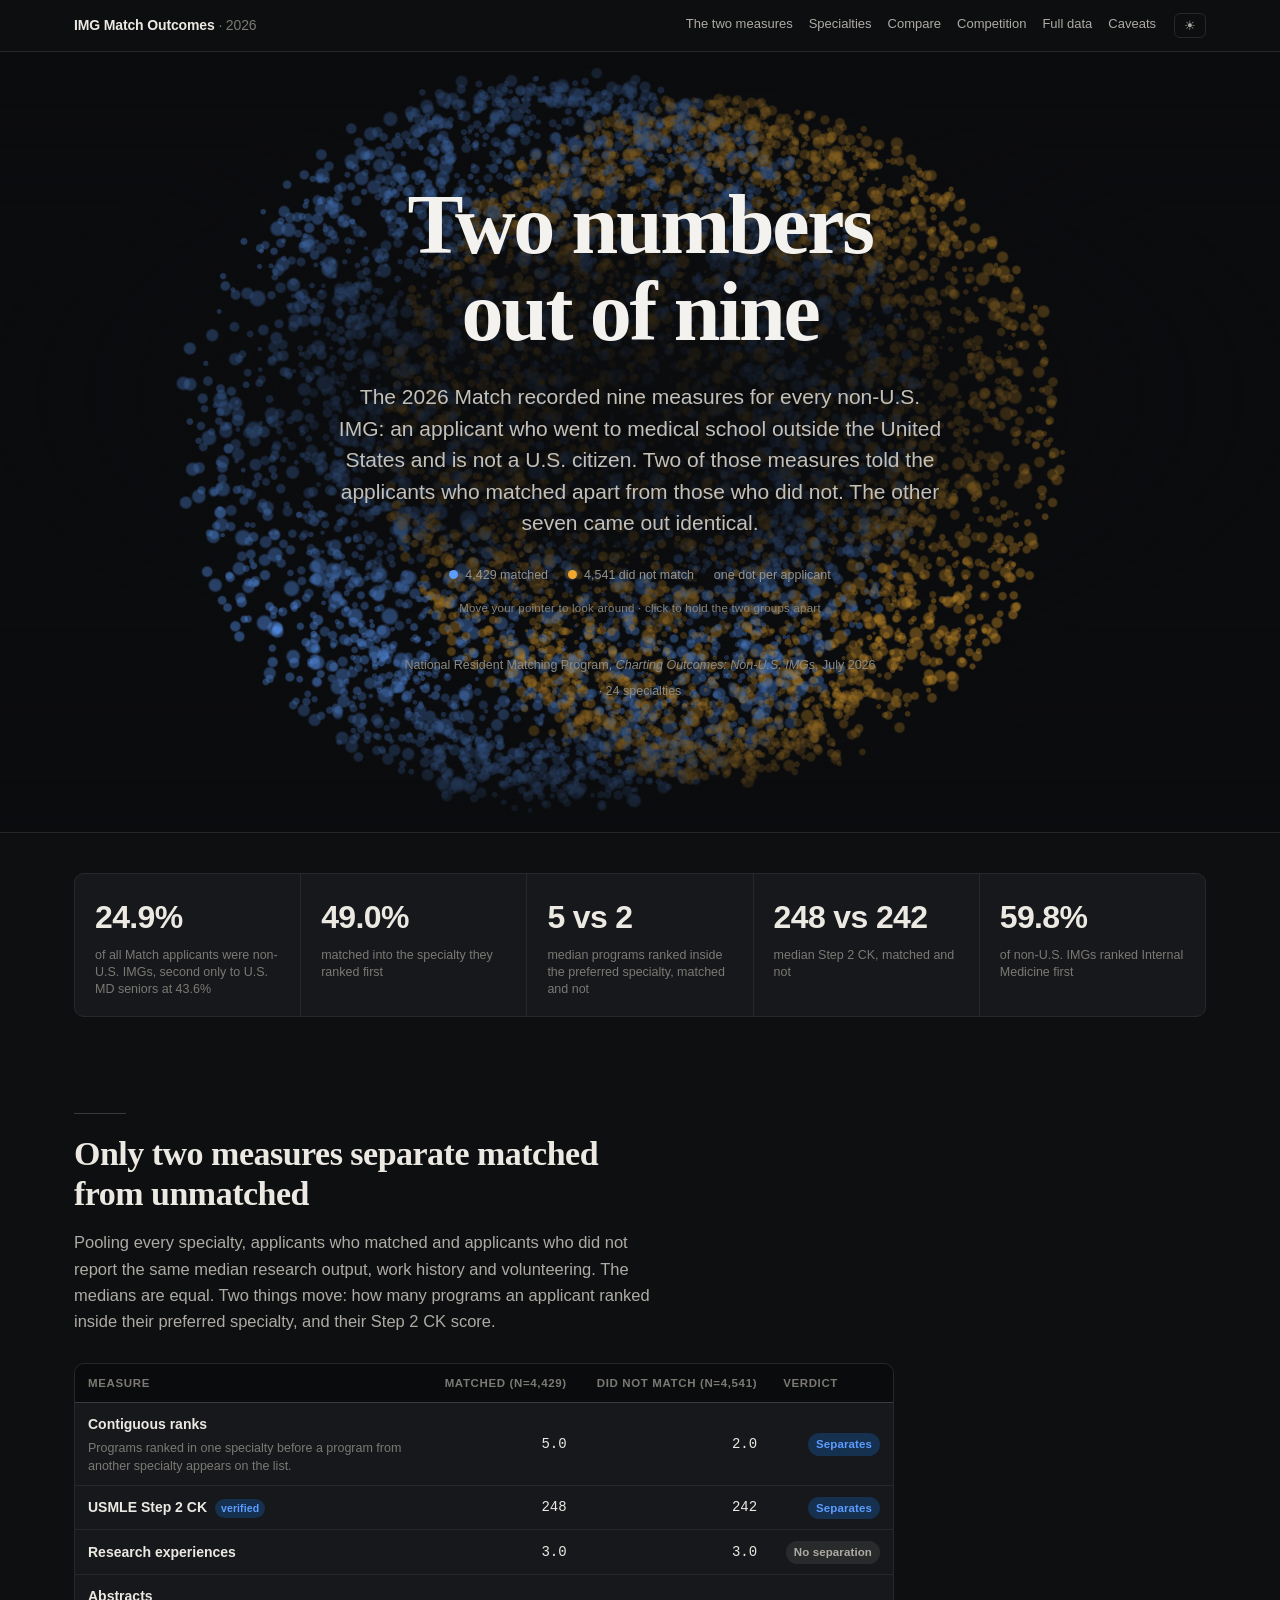
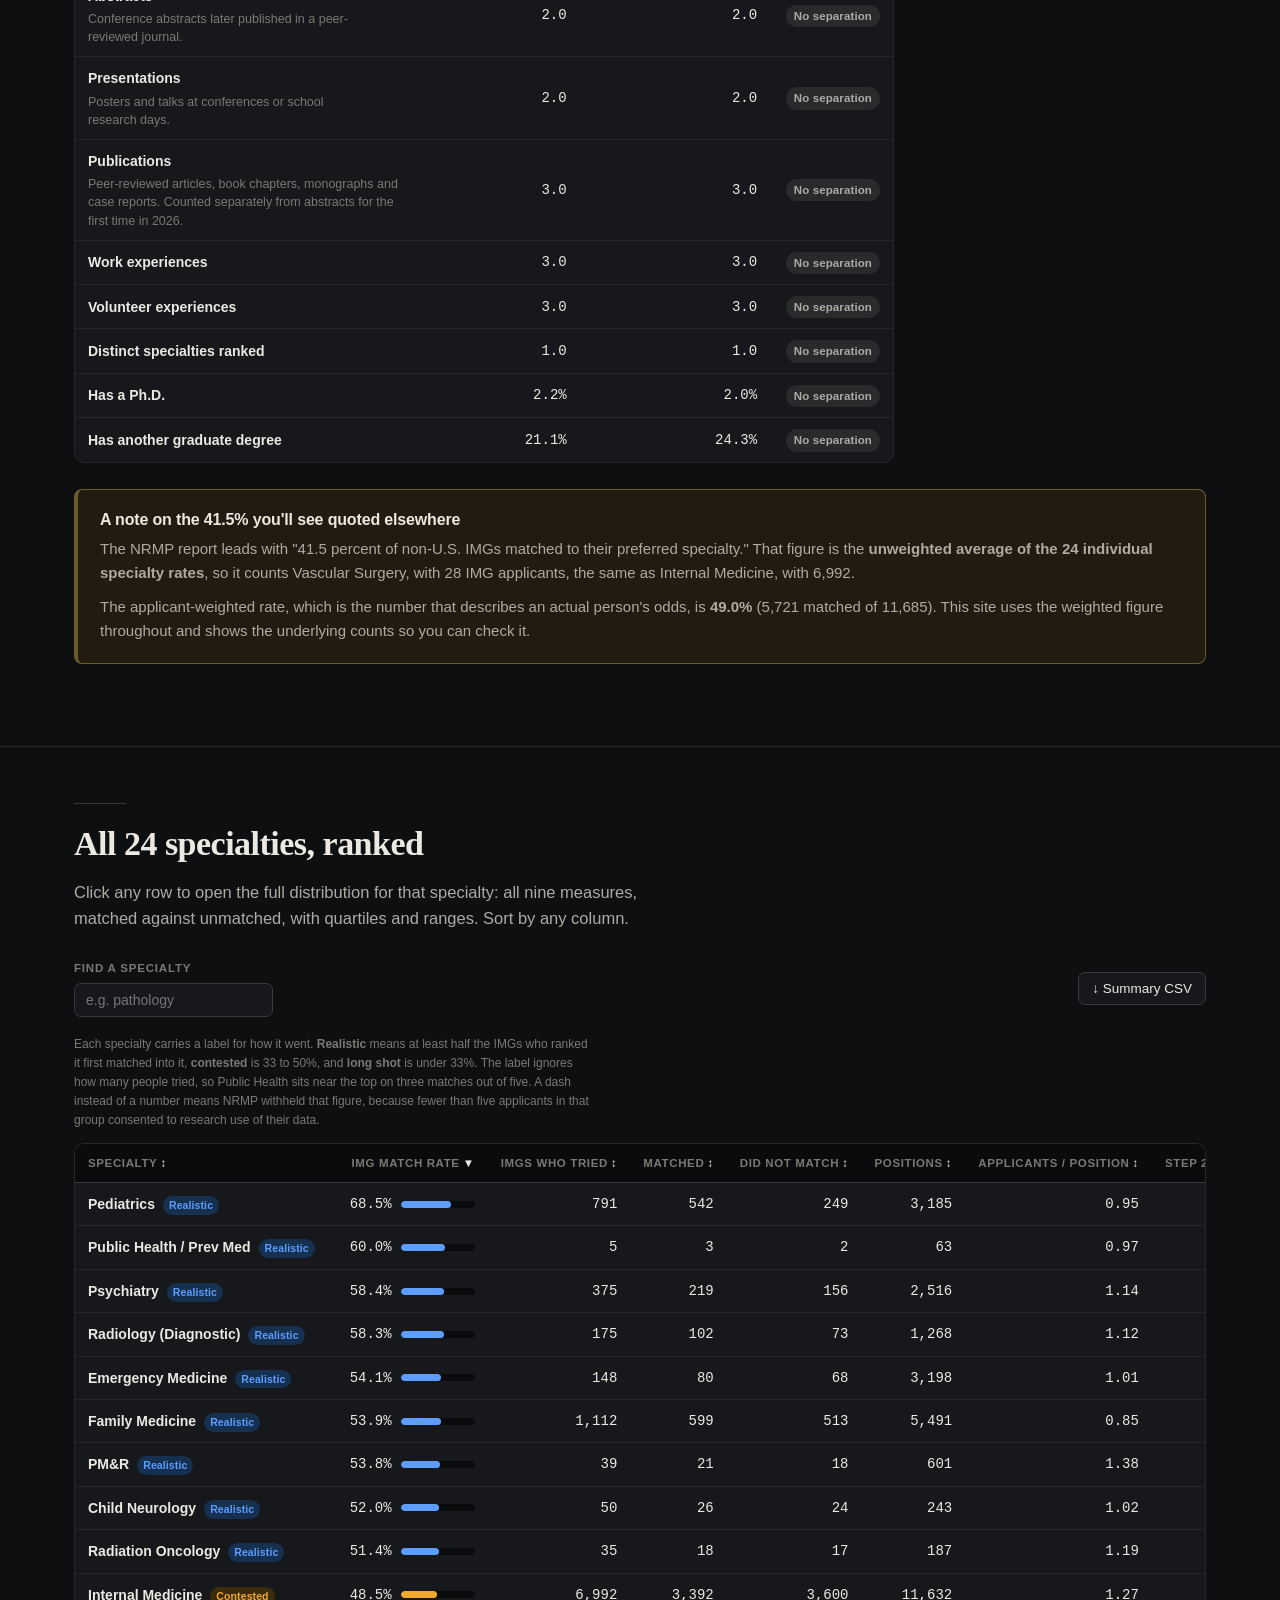
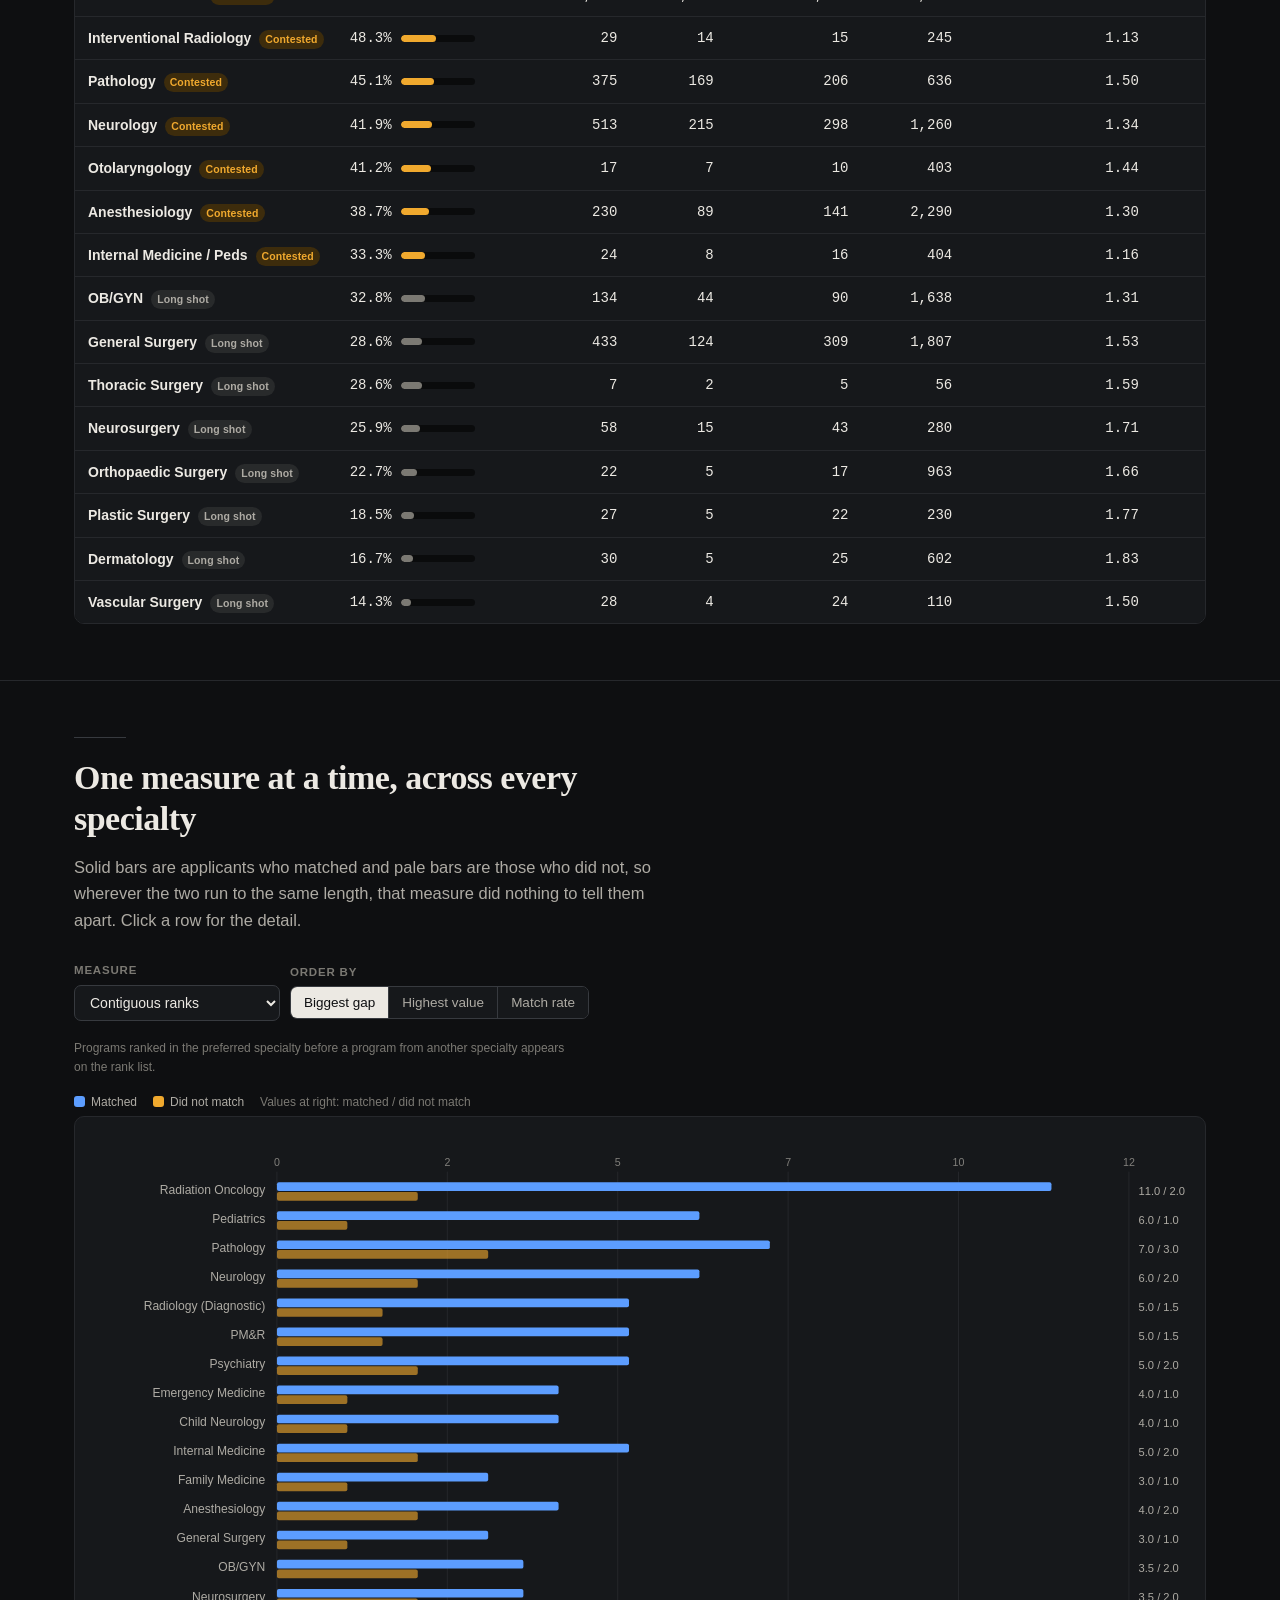
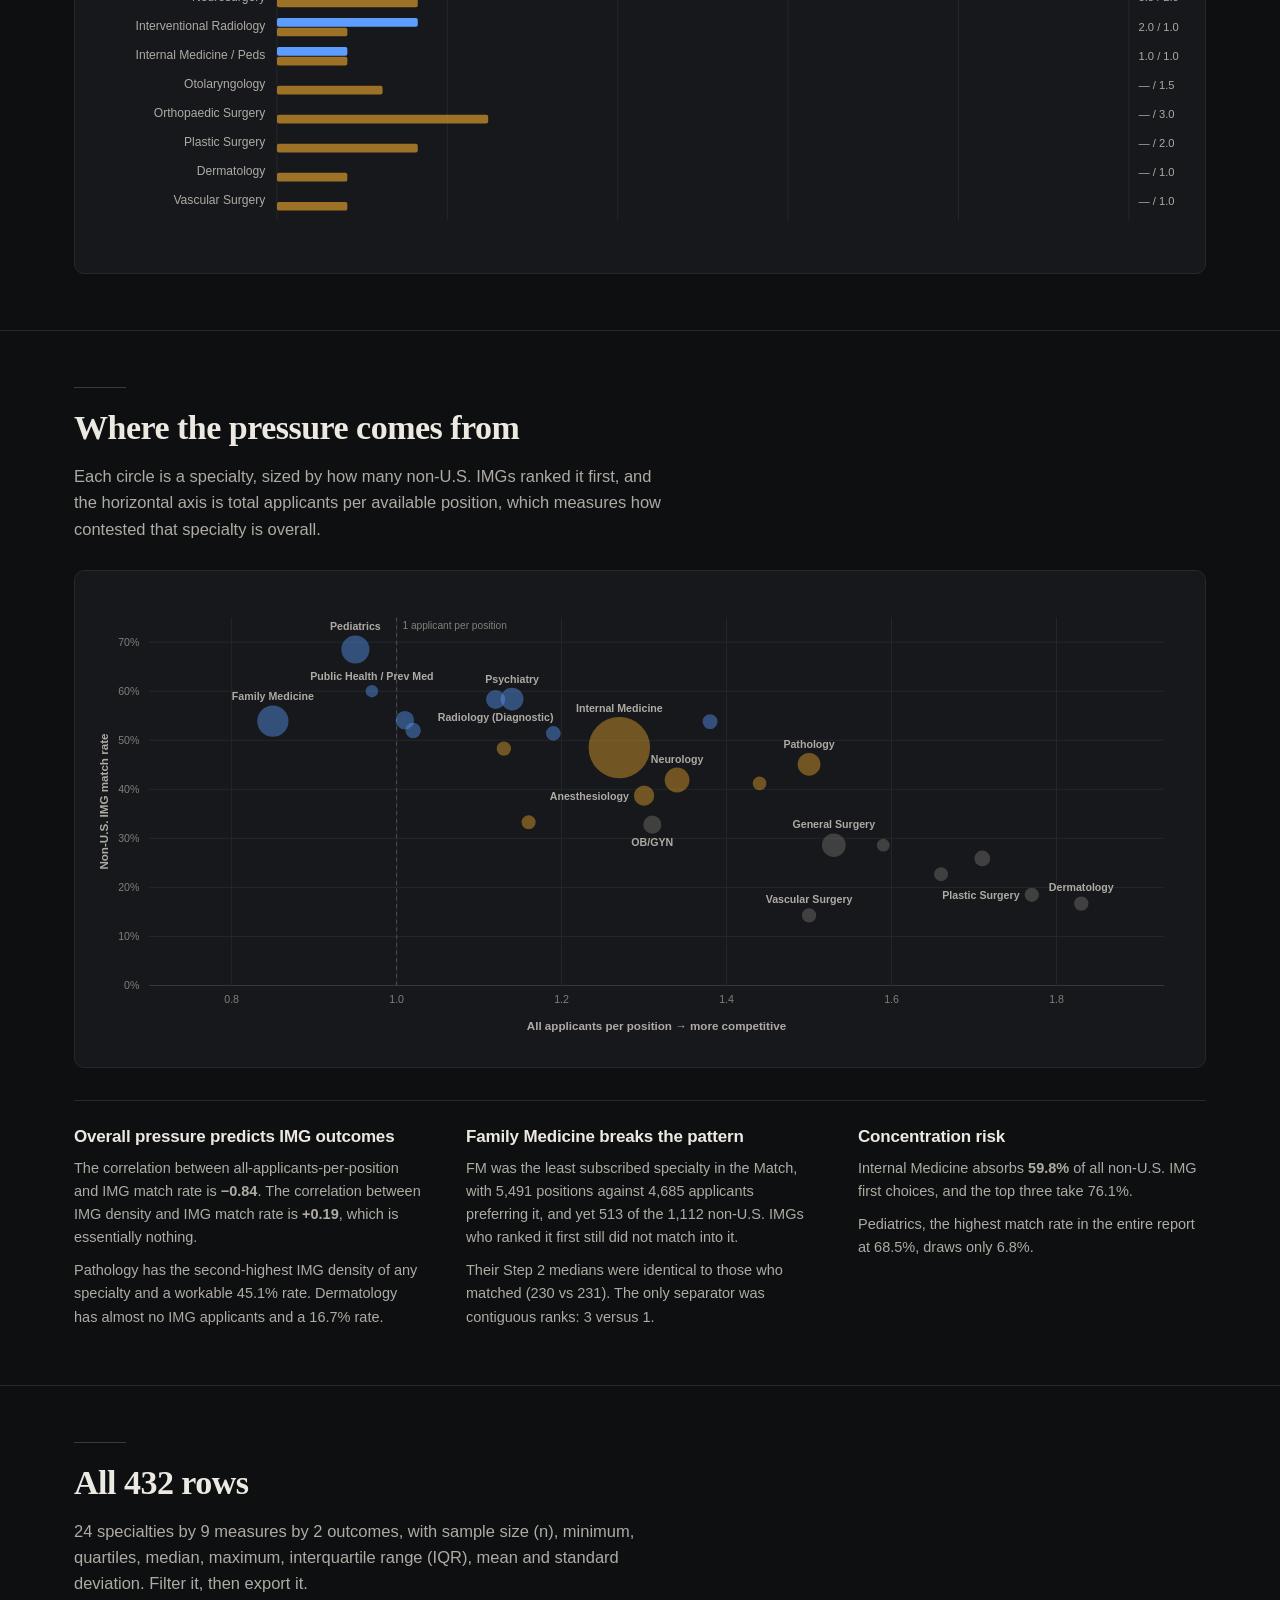
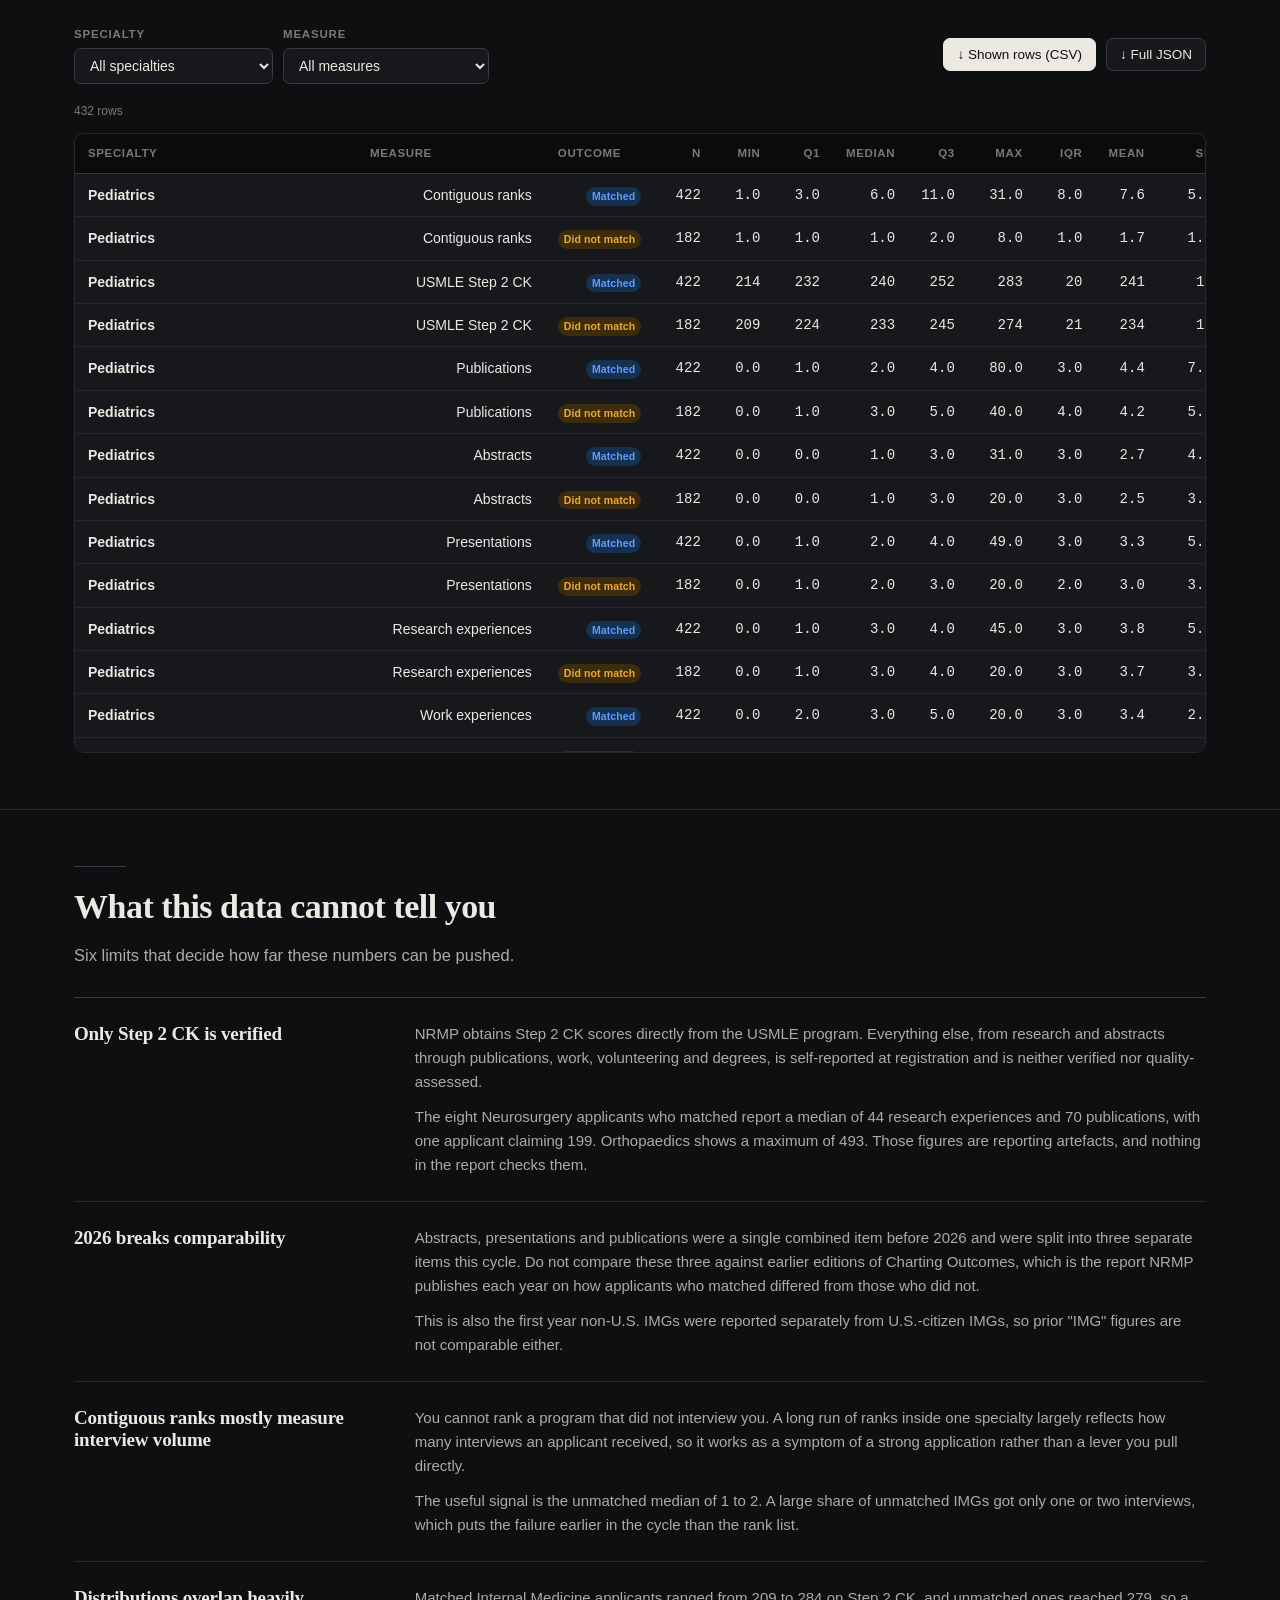
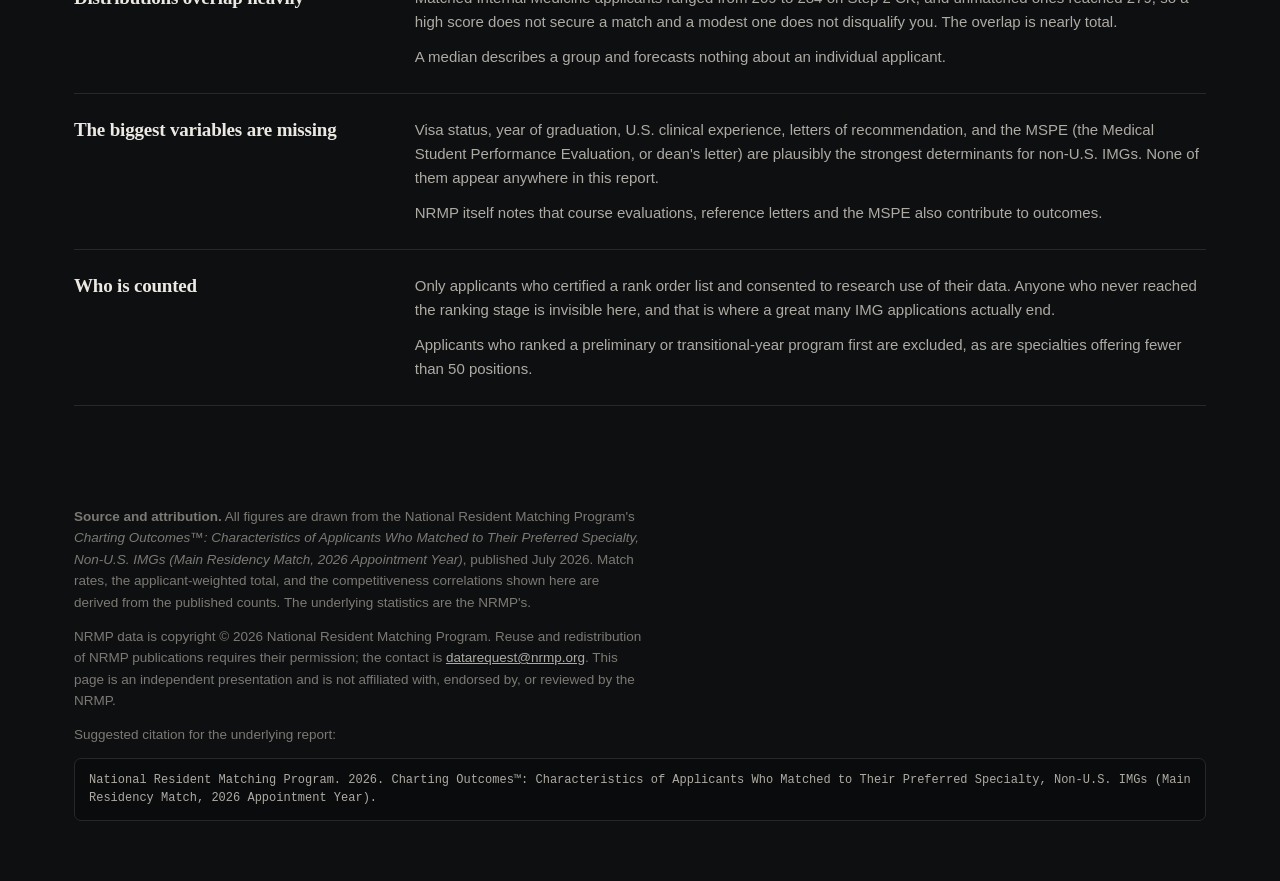
==== commit ea7815be: "Fix hero text contrast and stop the source line wrapping over the field Glossing "Charting Outcomes"" ====
--- a/index.html
+++ b/index.html
@@ -86,12 +86,14 @@
 h1{font-family:var(--serif);font-size:clamp(40px,7.4vw,84px);letter-spacing:-.028em;
   font-weight:600;color:#f4f2ee;max-width:14ch;line-height:1.03}
 .hero-sub{font-size:clamp(17px,2.1vw,21px);color:#c3c0b9;max-width:52ch;margin:26px 0 0;line-height:1.5}
-.hero-meta{margin-top:38px;font-size:12.5px;color:#7f7d77;display:flex;flex-wrap:wrap;
+.hero-meta{margin-top:38px;font-size:12.5px;color:#8b8982;display:flex;flex-wrap:wrap;
   gap:6px 16px;justify-content:center;max-width:70ch}
 .hero-key{margin-top:26px;display:flex;gap:20px;justify-content:center;flex-wrap:wrap;
   font-size:12.5px;color:#96938c}
 .hero-key i{display:inline-block;width:9px;height:9px;border-radius:50%;margin-right:7px;vertical-align:0}
-.hero-hint{margin-top:14px;font-size:11.5px;color:#63615c;letter-spacing:.02em}
+/* both sit over the particle field, so they clear 4.5:1 against the hero's own
+   near-black rather than only against a mid-grey */
+.hero-hint{margin-top:14px;font-size:11.5px;color:#85837c;letter-spacing:.02em}
 @media(max-width:640px){.hero-inner{min-height:min(84vh,640px);padding:0 18px}}
 @media(prefers-reduced-motion:reduce){#heroCanvas{transition:none}}
 
@@ -265,8 +267,7 @@
     </div>
     <div class="hero-hint" aria-hidden="true">Move your pointer to look around · click to hold the two groups apart</div>
     <div class="hero-meta">
-      <span><em>Charting Outcomes: Non-U.S. IMGs</em>, the National Resident Matching Program's annual
-      report on who matched, July 2026</span>
+      <span>National Resident Matching Program, <em>Charting Outcomes: Non-U.S. IMGs</em>, July 2026</span>
       <span>· 24 specialties</span>
     </div>
   </div>
@@ -487,7 +488,7 @@
       <div>
         <h3>2026 breaks comparability</h3>
         <div>
-          <p>Abstracts, presentations and publications were a single combined item before 2026 and were split into three separate items this cycle. Do not compare these three against earlier editions of Charting Outcomes.</p>
+          <p>Abstracts, presentations and publications were a single combined item before 2026 and were split into three separate items this cycle. Do not compare these three against earlier editions of Charting Outcomes, which is the report NRMP publishes each year on how applicants who matched differed from those who did not.</p>
           <p>This is also the first year non-U.S. IMGs were reported separately from U.S.-citizen IMGs, so prior "IMG" figures are not comparable either.</p>
         </div>
       </div>
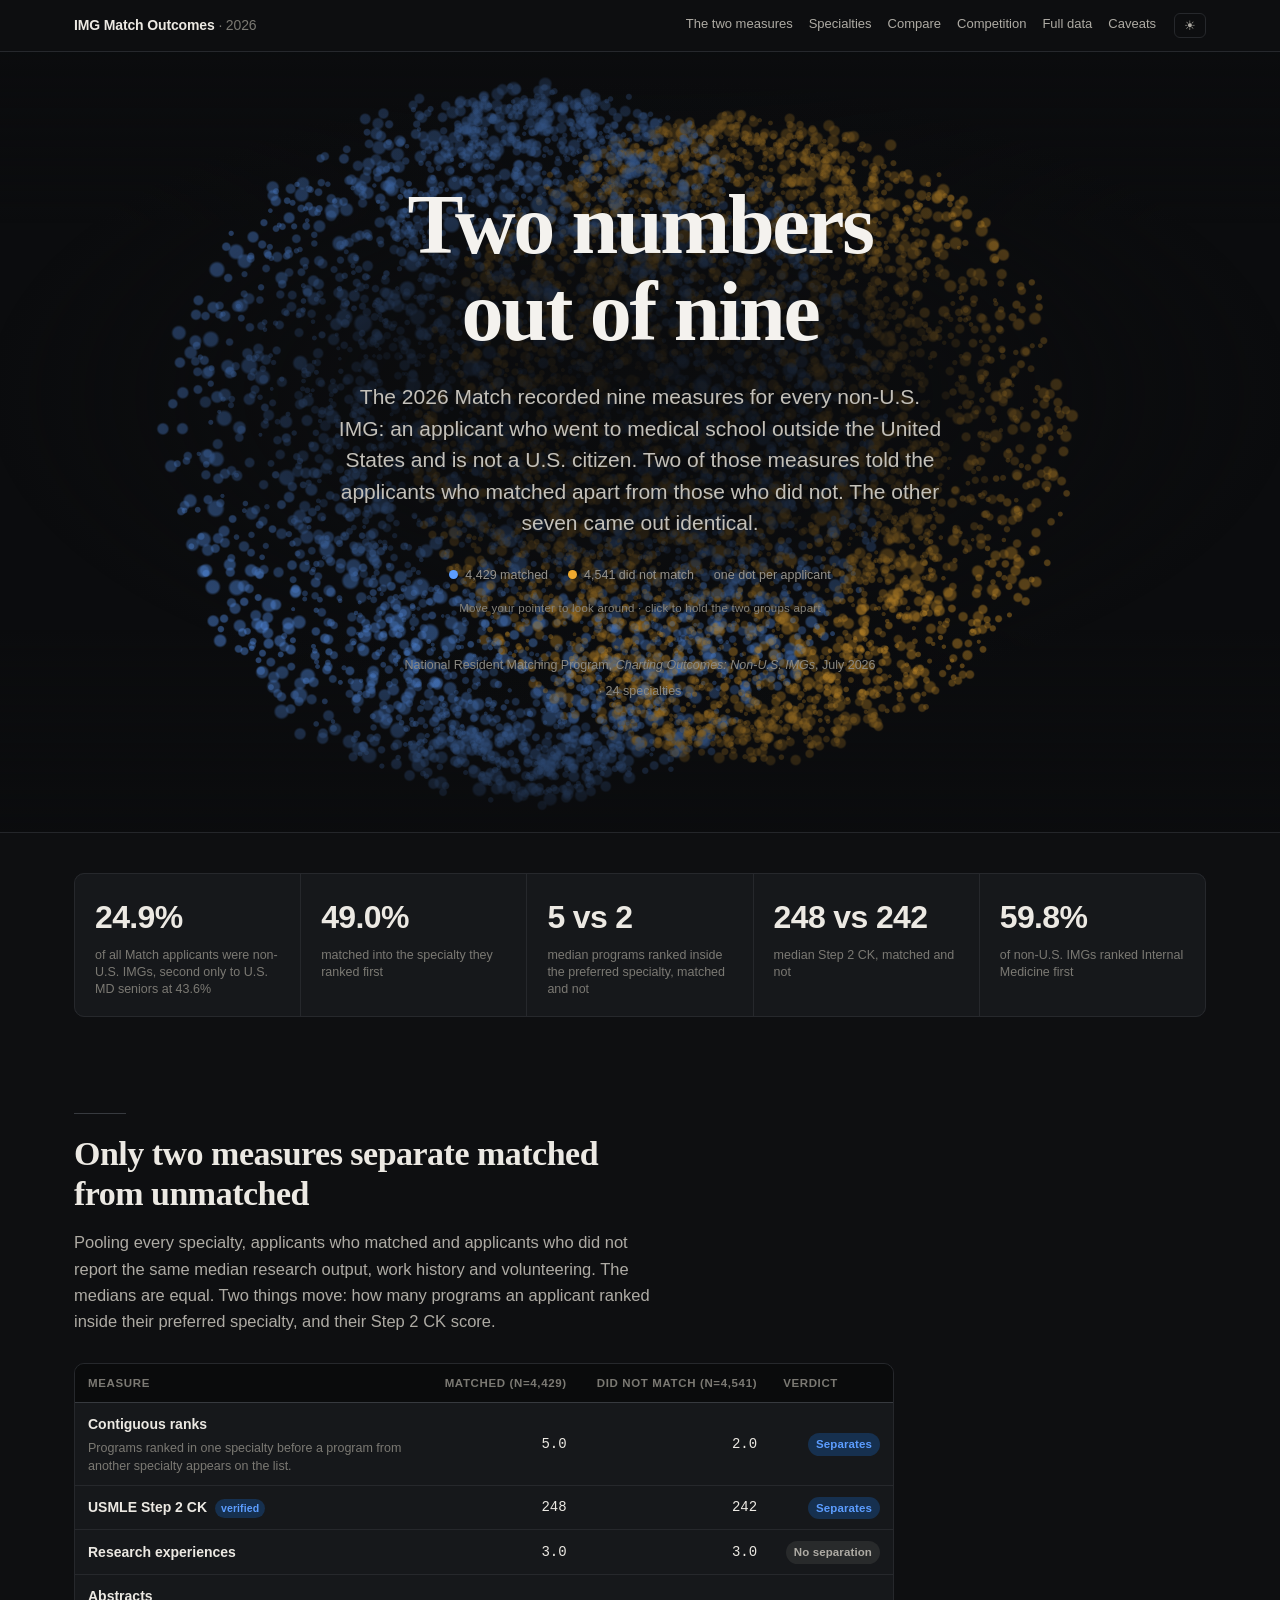
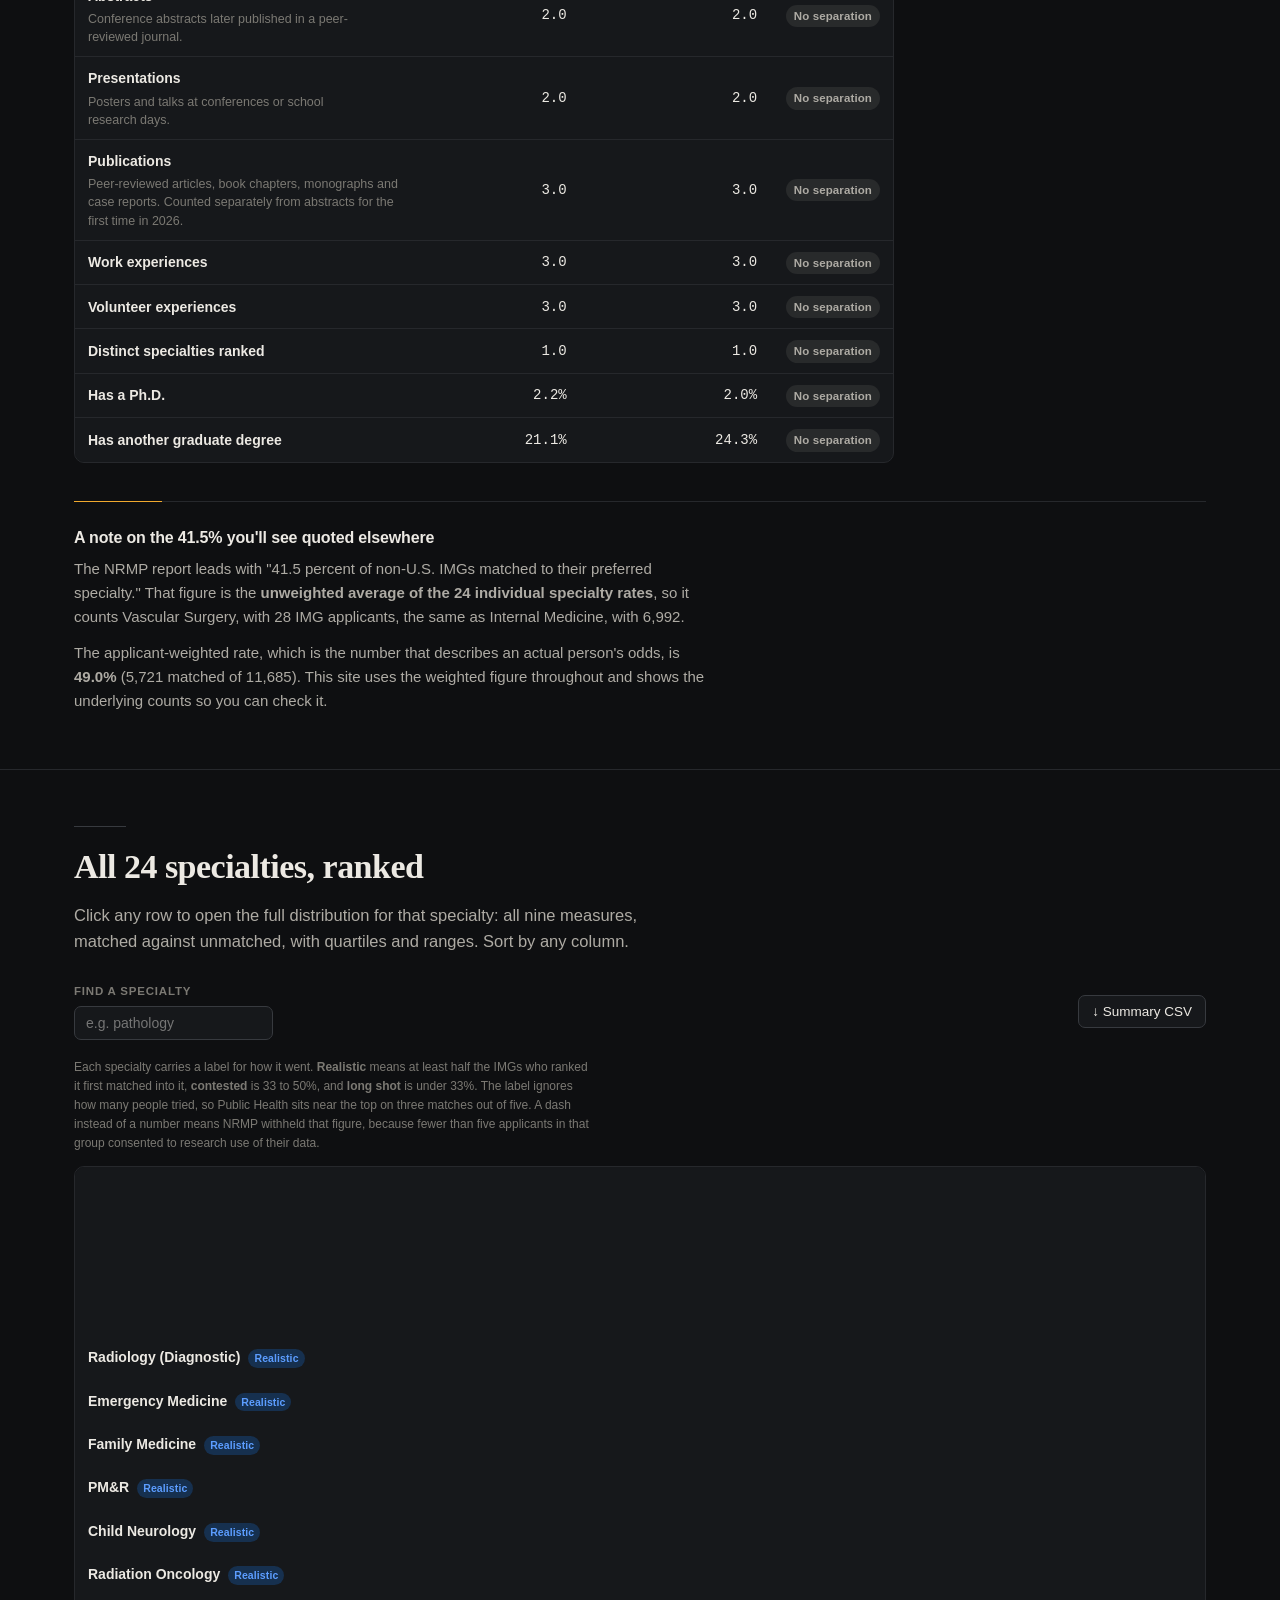
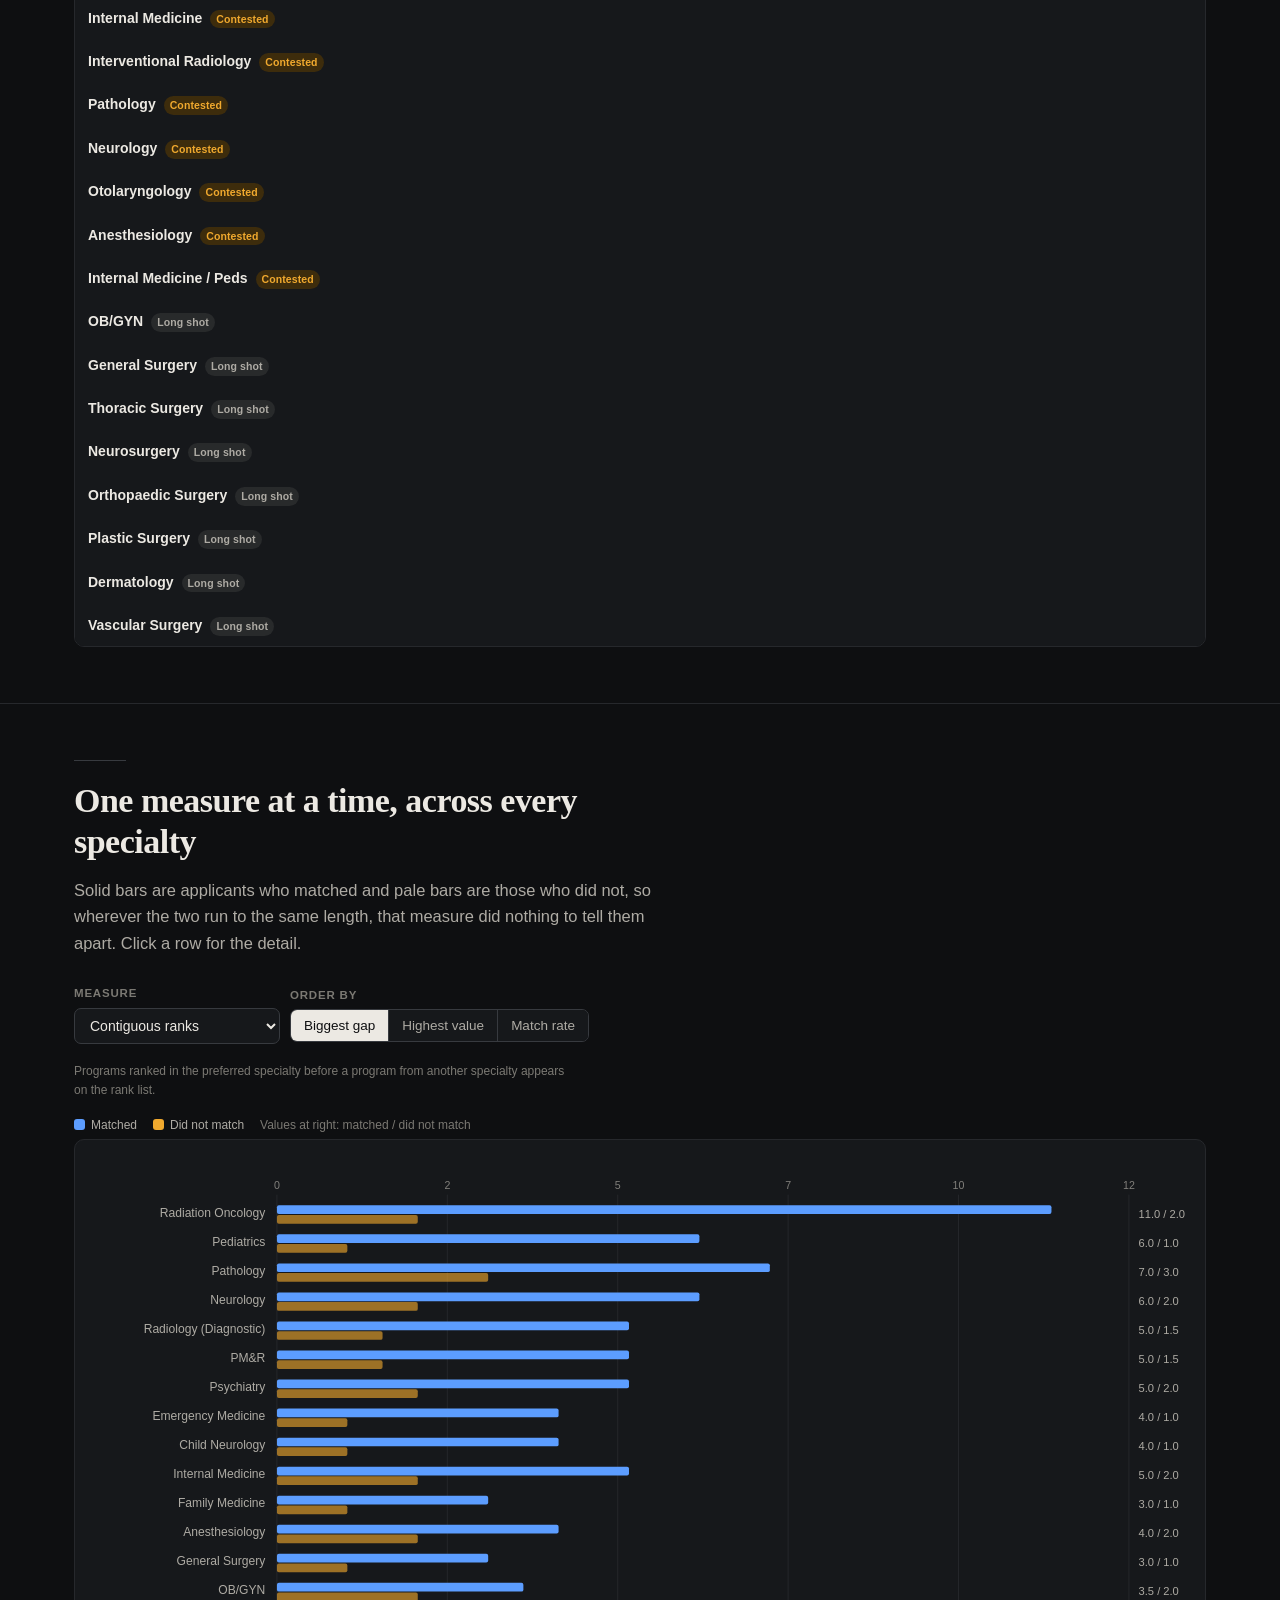
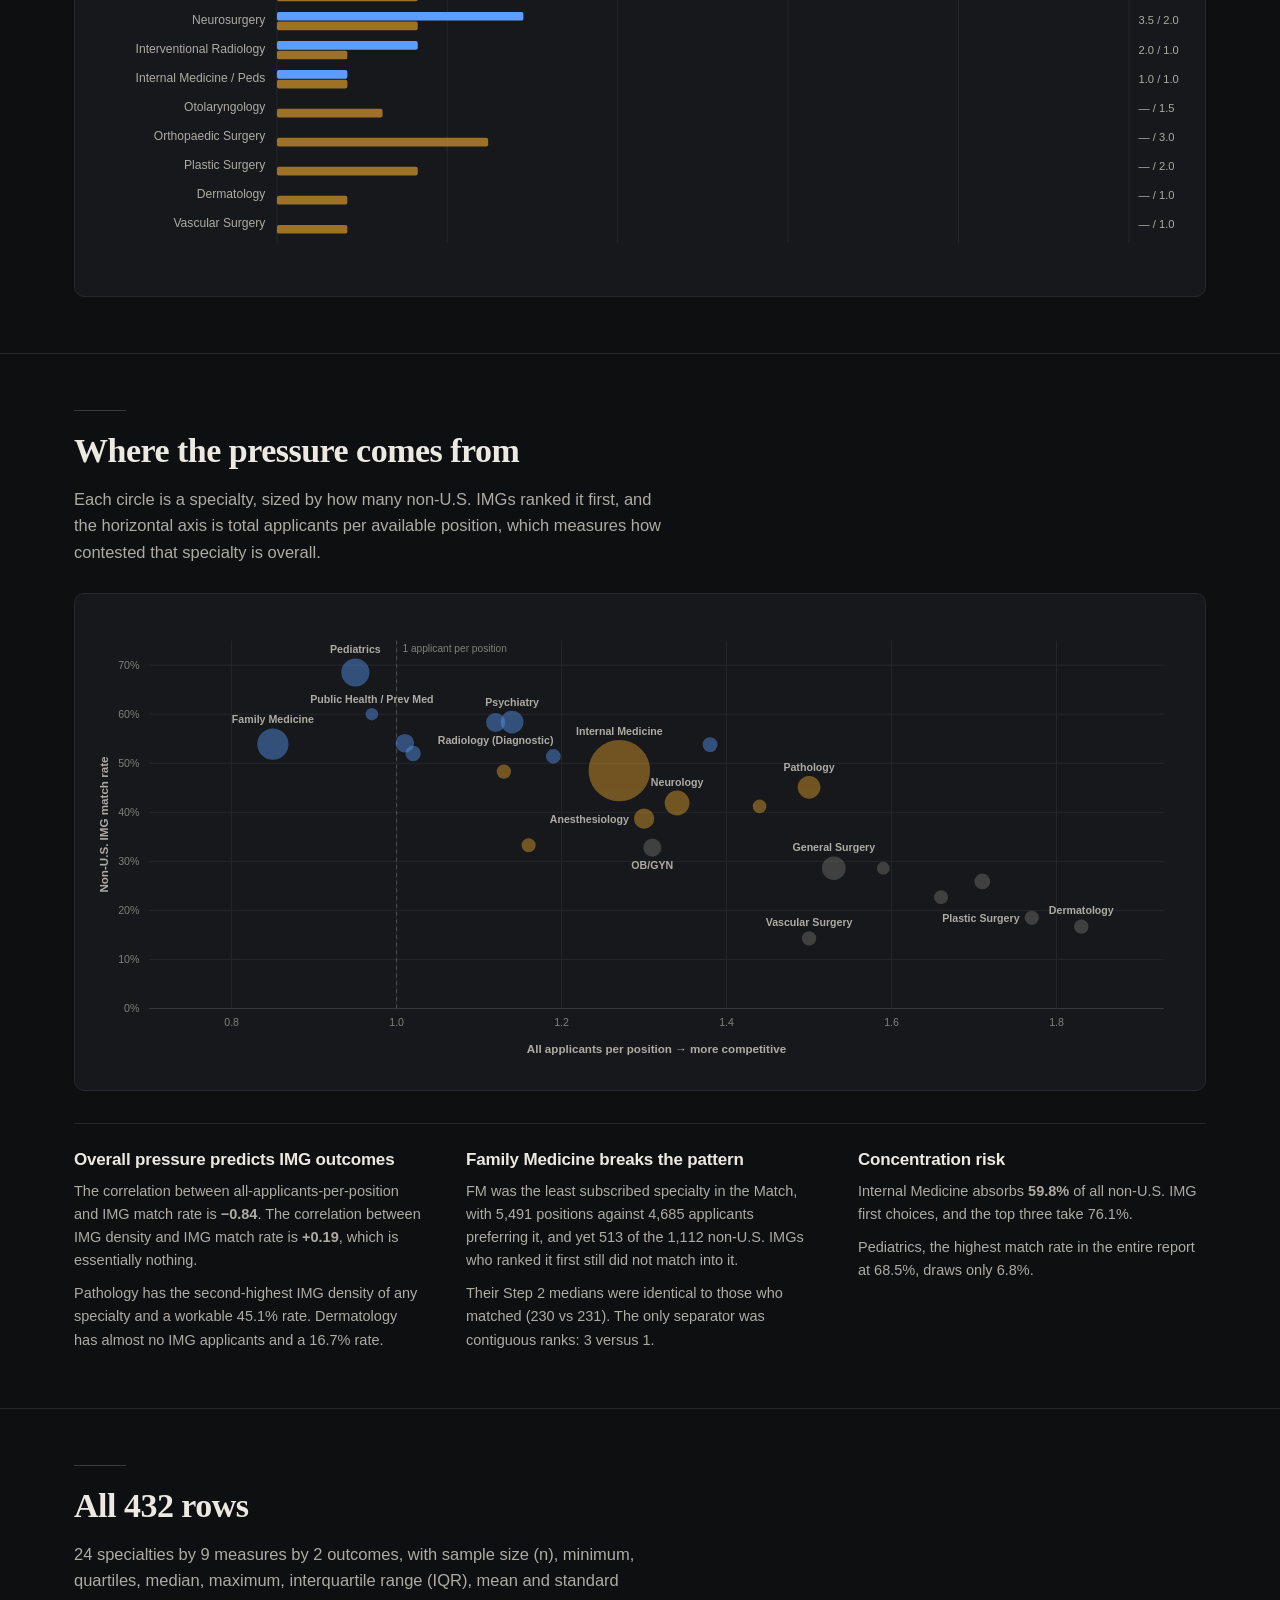
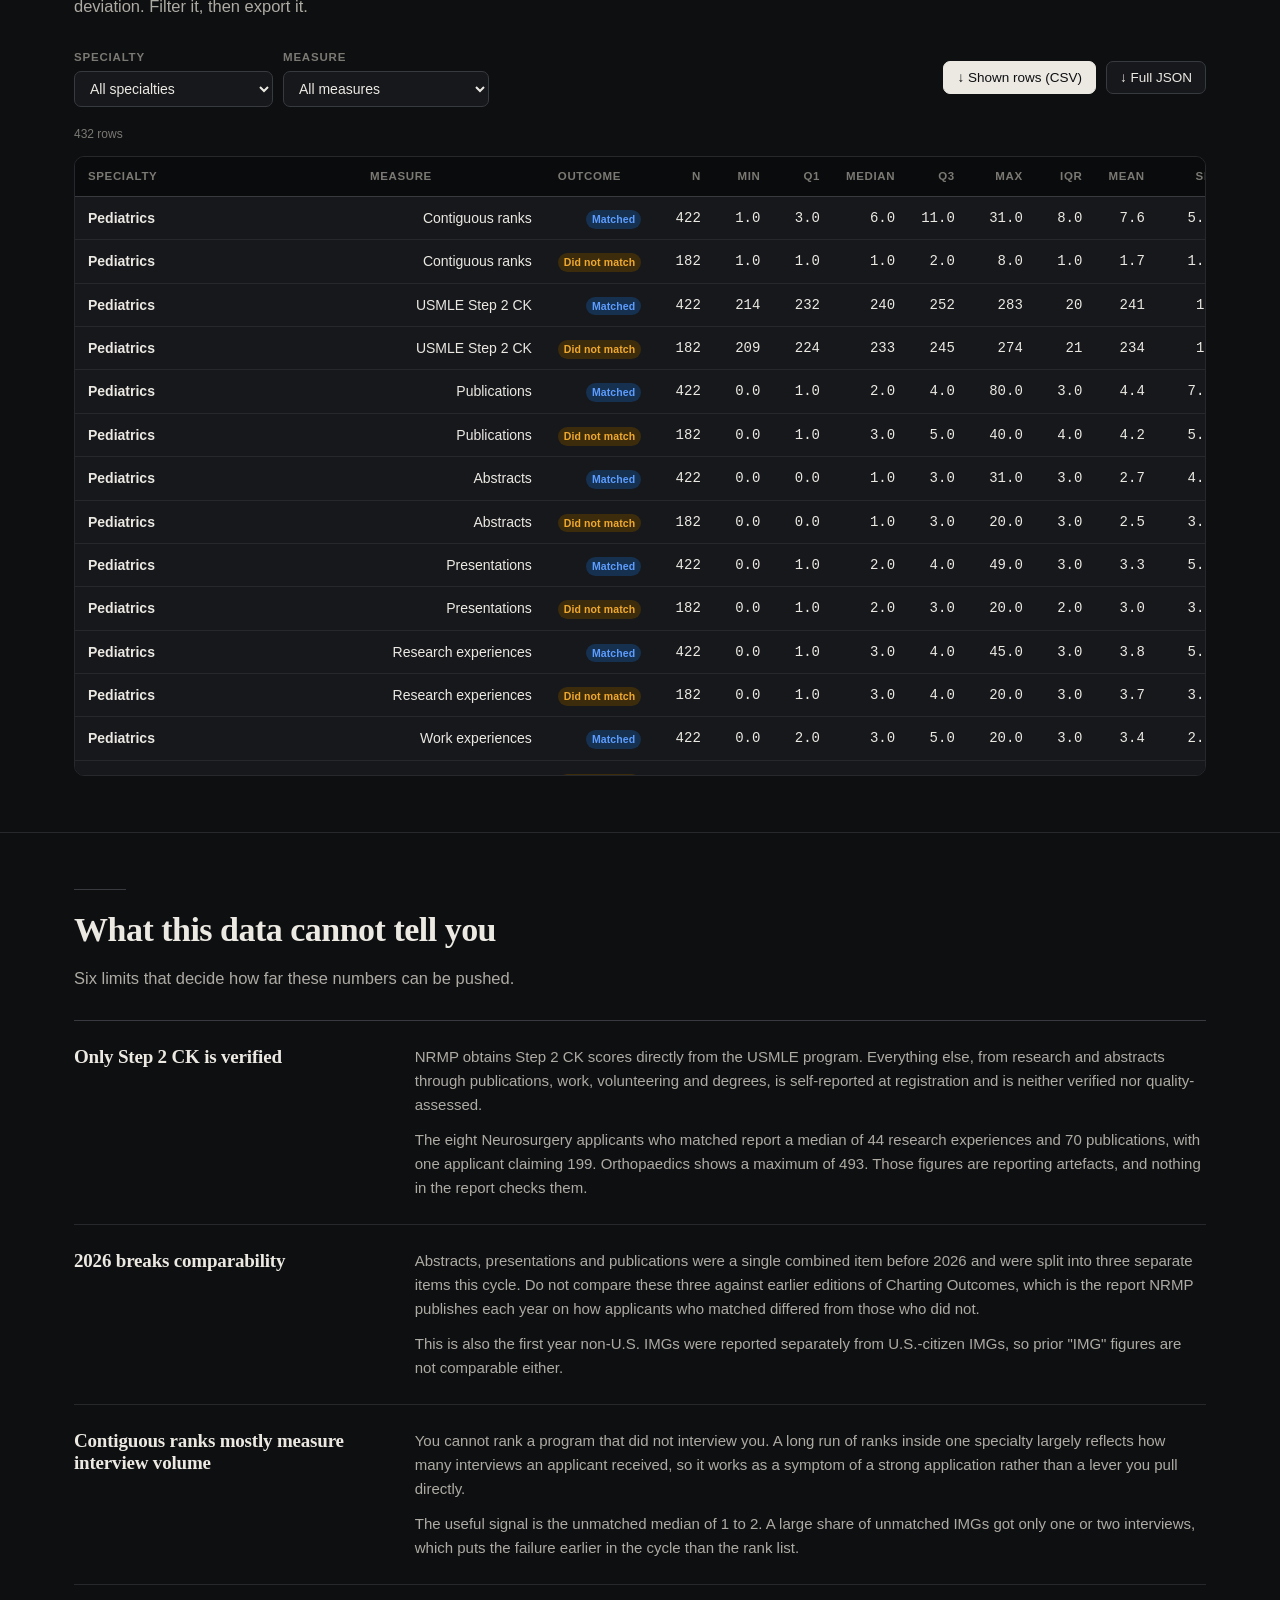
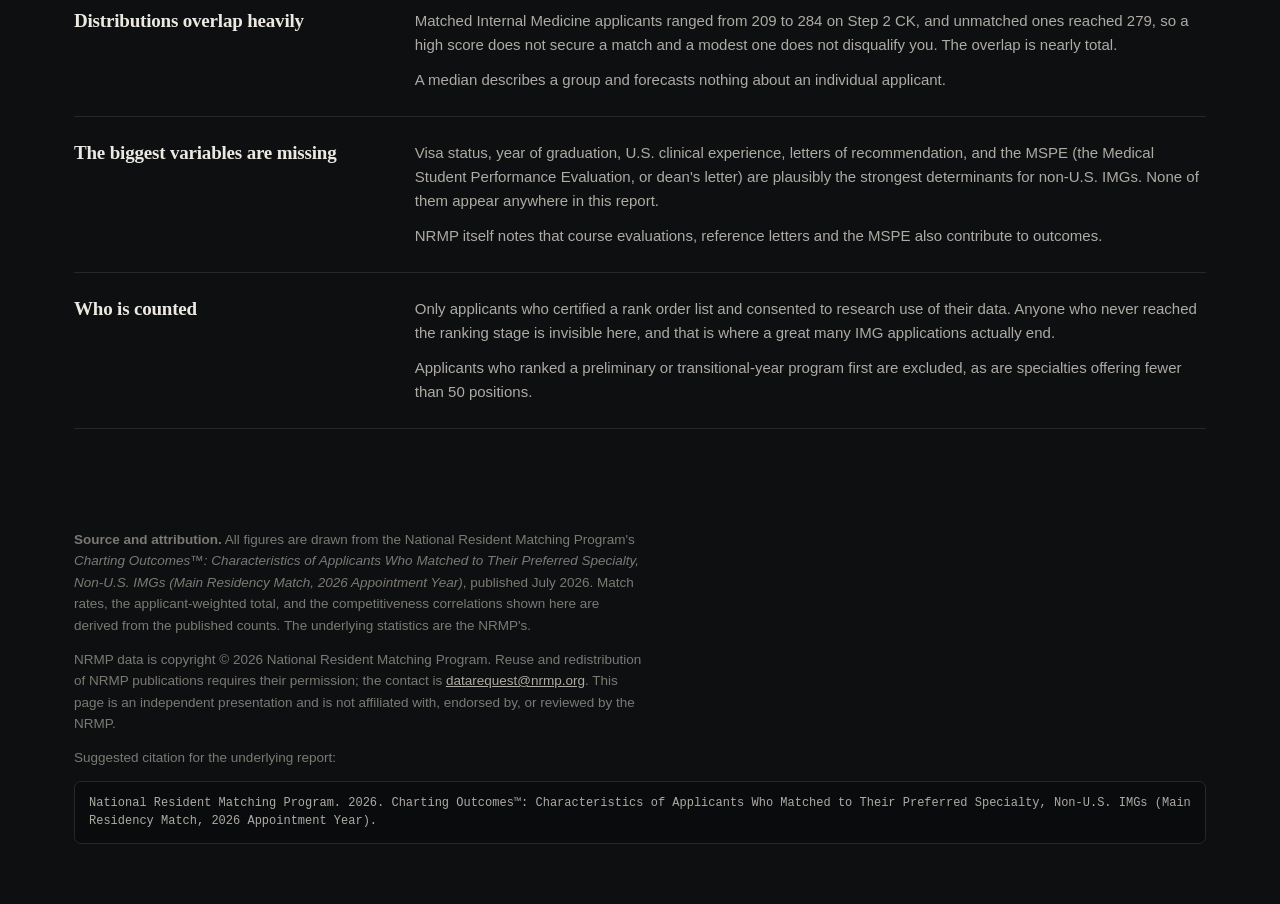
==== commit 39b24454: "Restore the keyboard path, give mobile its navigation back, unbox the callout The keyboard path was " ====
--- a/index.html
+++ b/index.html
@@ -28,7 +28,6 @@
   --matched:#5c9dff; --matched-soft:#16304f;
   --unmatched:#f0a92e; --unmatched-soft:#3d2c0c;
   --accent:#ece9e3;
-  --warn-bg:#221c10; --warn-rule:#6b5a2a;
   --mono:ui-monospace,SFMono-Regular,"SF Mono",Menlo,Consolas,monospace;
   --sans:-apple-system,BlinkMacSystemFont,"Segoe UI",Inter,Roboto,Helvetica,Arial,sans-serif;
   --serif:"Iowan Old Style","Palatino Linotype",Palatino,Georgia,serif;
@@ -41,7 +40,6 @@
   --matched:#1f6feb; --matched-soft:#dbeafe;
   --unmatched:#b45309; --unmatched-soft:#fef3c7;
   --accent:#17181b;
-  --warn-bg:#fdf8ec; --warn-rule:#dfc98c;
 }
 *{box-sizing:border-box}
 body{background:var(--bg);color:var(--ink);font-family:var(--sans);
@@ -67,7 +65,16 @@
 .themebtn{background:none;border:1px solid var(--rule);color:var(--ink-2);border-radius:6px;
   padding:5px 9px;cursor:pointer;font-size:13px;line-height:1;flex-shrink:0}
 .themebtn:hover{border-color:var(--rule-2);color:var(--ink)}
-@media(max-width:820px){.navlinks{display:none}}
+/* Below 820 the links drop to their own full-width row and scroll sideways
+   rather than disappearing; the six sections are the only way around the page.
+   The mask fades the right edge so there is a visible hint of more. */
+@media(max-width:820px){
+  .topbar-in{flex-wrap:wrap;gap:9px 14px;padding:9px 16px}
+  .brand{margin-right:auto}
+  .navlinks{order:3;width:100%;margin-left:0;gap:20px;padding-bottom:1px;
+    mask-image:linear-gradient(to right,#000 90%,transparent);
+    -webkit-mask-image:linear-gradient(to right,#000 90%,transparent)}
+}
 
 /* ---------- hero ---------- */
 header.hero{position:relative;isolation:isolate;background:#0b0c0e;overflow:hidden;
@@ -94,7 +101,17 @@
 /* both sit over the particle field, so they clear 4.5:1 against the hero's own
    near-black rather than only against a mid-grey */
 .hero-hint{margin-top:14px;font-size:11.5px;color:#85837c;letter-spacing:.02em}
-@media(max-width:640px){.hero-inner{min-height:min(84vh,640px);padding:0 18px}}
+/* a touch device has no pointer to move, so it gets the gesture it can perform */
+.hint-coarse{display:none}
+@media(pointer:coarse){.hint-fine{display:none}.hint-coarse{display:inline}}
+@media(max-width:640px){
+  .hero-inner{min-height:min(84vh,640px);padding:0 18px}
+  /* the field fills far more of a narrow frame, so the scrim has to reach
+     further out and hold more of its density under the text */
+  header.hero::after{background:
+    radial-gradient(ellipse 82% 54% at 50% 45%,rgba(11,12,14,.96) 0%,rgba(11,12,14,.9) 44%,rgba(11,12,14,.5) 74%,rgba(11,12,14,0) 94%),
+    linear-gradient(to bottom,rgba(11,12,14,.82) 0%,rgba(11,12,14,.12) 18%,rgba(11,12,14,.12) 70%,rgba(11,12,14,.95) 100%)}
+}
 @media(prefers-reduced-motion:reduce){#heroCanvas{transition:none}}
 
 /* ---------- stat band ---------- */
@@ -129,11 +146,14 @@
 .caveatlist p+p{margin-top:11px}
 @media(max-width:720px){.caveatlist>div{grid-template-columns:1fr;gap:8px}}
 
-.callout{background:var(--warn-bg);border:1px solid var(--warn-rule);border-left-width:4px;
-  border-radius:8px;padding:20px 22px;margin:26px 0}
-.callout h3{margin-bottom:8px;font-size:16px}
-.callout p{margin:0;color:var(--ink-2);font-size:15px}
-.callout p+p{margin-top:10px}
+/* An aside, set in the page's own grammar: a hairline and space, with a short
+   accent segment on the rule. The rest of the page never uses filled cards. */
+.callout{position:relative;margin:38px 0 0;padding:26px 0 0;border-top:1px solid var(--rule)}
+.callout::before{content:"";position:absolute;top:-1px;left:0;width:88px;height:1px;
+  background:var(--unmatched)}
+.callout h3{margin-bottom:10px;font-size:16px;color:var(--ink)}
+.callout p{margin:0;color:var(--ink-2);font-size:15px;max-width:76ch}
+.callout p+p{margin-top:12px}
 
 /* ---------- controls ---------- */
 .controls{display:flex;flex-wrap:wrap;gap:10px;align-items:center;margin-bottom:18px}
@@ -141,7 +161,13 @@
 .field label{font-size:11.5px;text-transform:uppercase;letter-spacing:.07em;color:var(--ink-3);font-weight:600}
 select,input[type=search]{background:var(--bg-elev);border:1px solid var(--rule-2);color:var(--ink);
   border-radius:7px;padding:8px 11px;font-size:14px;font-family:inherit;min-width:170px}
-select:focus,input:focus{outline:2px solid var(--matched);outline-offset:1px}
+/* One focus treatment for everything reachable by keyboard. :focus-visible so a
+   mouse click does not leave a ring behind, and the table row gets an inset
+   outline because an outset one is clipped by the scroll container. */
+a:focus-visible,button:focus-visible,select:focus-visible,input:focus-visible,
+th.sortable:focus-visible{outline:2px solid var(--matched);outline-offset:2px;border-radius:3px}
+tbody tr.clickable:focus-visible{outline:2px solid var(--matched);outline-offset:-2px}
+tbody tr.clickable:focus-visible td:first-child{background:var(--matched-soft)}
 .btn{background:var(--bg-elev);border:1px solid var(--rule-2);color:var(--ink);border-radius:7px;
   padding:8px 13px;font-size:13.5px;cursor:pointer;font-family:inherit;white-space:nowrap}
 .btn:hover{border-color:var(--ink-3)}
@@ -154,6 +180,14 @@
 .seg button[aria-pressed=true]{background:var(--ink);color:var(--bg)}
 .spacer{margin-left:auto}
 @media(max-width:640px){.spacer{margin-left:0;width:100%}}
+/* touch needs a 44px target; a mouse does not, so this only applies to coarse
+   pointers rather than inflating every control at narrow widths */
+@media(pointer:coarse){
+  .themebtn{min-width:44px;min-height:44px;padding:5px 9px}
+  .btn,.seg button{min-height:44px;padding:12px 15px}
+  .navlinks a{padding:11px 0}
+  select,input[type=search]{min-height:44px}
+}
 
 /* ---------- tables ---------- */
 .tablescroll{overflow-x:auto;border:1px solid var(--rule);border-radius:10px;background:var(--bg-elev)}
@@ -166,7 +200,8 @@
 th.sortable{cursor:pointer;user-select:none}
 th.sortable:hover{color:var(--ink)}
 th .arrow{opacity:.35;margin-left:3px}
-th[aria-sort] .arrow{opacity:1;color:var(--ink)}
+/* every sortable column now carries aria-sort, so only a real direction lights up */
+th[aria-sort]:not([aria-sort=none]) .arrow{opacity:1;color:var(--ink)}
 tbody tr:last-child td{border-bottom:0}
 tbody tr.clickable{cursor:pointer}
 tbody tr.clickable:hover td{background:var(--bg-sunk)}
@@ -265,7 +300,9 @@
       <span><i style="background:#f0a92e"></i>4,541 did not match</span>
       <span>one dot per applicant</span>
     </div>
-    <div class="hero-hint" aria-hidden="true">Move your pointer to look around · click to hold the two groups apart</div>
+    <div class="hero-hint" aria-hidden="true"><span class="hint-fine">Move your pointer to look around ·
+      click to hold the two groups apart</span><span class="hint-coarse">Drag to look around · tap to hold
+      the two groups apart</span></div>
     <div class="hero-meta">
       <span>National Resident Matching Program, <em>Charting Outcomes: Non-U.S. IMGs</em>, July 2026</span>
       <span>· 24 specialties</span>
@@ -6693,15 +6730,25 @@
   /* ---------------- tooltip ---------------- */
   var tip = el("div", "tip");
   document.body.appendChild(tip);
+  function placeTip(x, y) {
+    var pad = 14, w = tip.offsetWidth, h = tip.offsetHeight;
+    var lx = x + pad, ly = y + pad;
+    if (lx + w > window.innerWidth - 8) lx = x - w - pad;
+    if (ly + h > window.innerHeight - 8) ly = y - h - pad;
+    tip.style.left = lx + "px";
+    tip.style.top = ly + "px";
+  }
   function showTip(evt, html) {
     tip.innerHTML = html;
     tip.classList.add("on");
-    var pad = 14, w = tip.offsetWidth, h = tip.offsetHeight;
-    var x = evt.clientX + pad, y = evt.clientY + pad;
-    if (x + w > window.innerWidth - 8) x = evt.clientX - w - pad;
-    if (y + h > window.innerHeight - 8) y = evt.clientY - h - pad;
-    tip.style.left = x + "px";
-    tip.style.top = y + "px";
+    placeTip(evt.clientX, evt.clientY);
+  }
+  /* same explanation, reached by keyboard instead of by pointer */
+  function showTipAt(node, html) {
+    tip.innerHTML = html;
+    tip.classList.add("on");
+    var r = node.getBoundingClientRect();
+    placeTip(r.left + r.width / 2, r.bottom - 4);
   }
   function hideTip() { tip.classList.remove("on"); }
 
@@ -6782,11 +6829,16 @@
     return v;
   }
 
+  /* buildHead() replaces every th, so a keyboard sort would drop focus to the
+     body. Remember which column asked and hand focus back to its replacement. */
+  var refocusCol = null;
+
   function buildHead() {
     var tr = $("#specHead");
     tr.innerHTML = "";
     COLS.forEach(function (c) {
       var th = el("th", "sortable");
+      th.tabIndex = 0;                       /* sorting is not mouse-only */
       th.appendChild(document.createTextNode(c.label));
       /* the glyph is decoration; aria-sort carries the meaning */
       var arrow = el("span", "arrow", sortKey === c.k ? (sortDir < 0 ? "▼" : "▲") : "↕");
@@ -6795,17 +6847,28 @@
       th.setAttribute("aria-sort",
         sortKey !== c.k ? "none" : sortDir < 0 ? "descending" : "ascending");
       if (c.help) {
+        var help = "<b>" + esc(c.label) + "</b><br>" + esc(c.help);
         th.style.cursor = "help";
-        th.addEventListener("mousemove", function (e) { showTip(e, "<b>" + esc(c.label) + "</b><br>" + esc(c.help)); });
+        th.addEventListener("mousemove", function (e) { showTip(e, help); });
         th.addEventListener("mouseleave", hideTip);
+        /* the same explanation, reachable without a pointer */
+        th.addEventListener("focus", function () { showTipAt(th, help); });
+        th.addEventListener("blur", hideTip);
       }
-      th.addEventListener("click", function () {
+      var sort = function (fromKey) {
         if (sortKey === c.k) sortDir = -sortDir;
         else { sortKey = c.k; sortDir = c.k === "short" ? 1 : -1; }
+        refocusCol = fromKey ? c.k : null;
         buildHead(); buildBody();
+      };
+      th.addEventListener("click", function () { sort(false); });
+      th.addEventListener("keydown", function (e) {
+        if (e.key === "Enter" || e.key === " ") { e.preventDefault(); sort(true); }
       });
       tr.appendChild(th);
+      if (refocusCol === c.k) th.focus();
     });
+    refocusCol = null;
   }
 
   function sortedSpecs() {
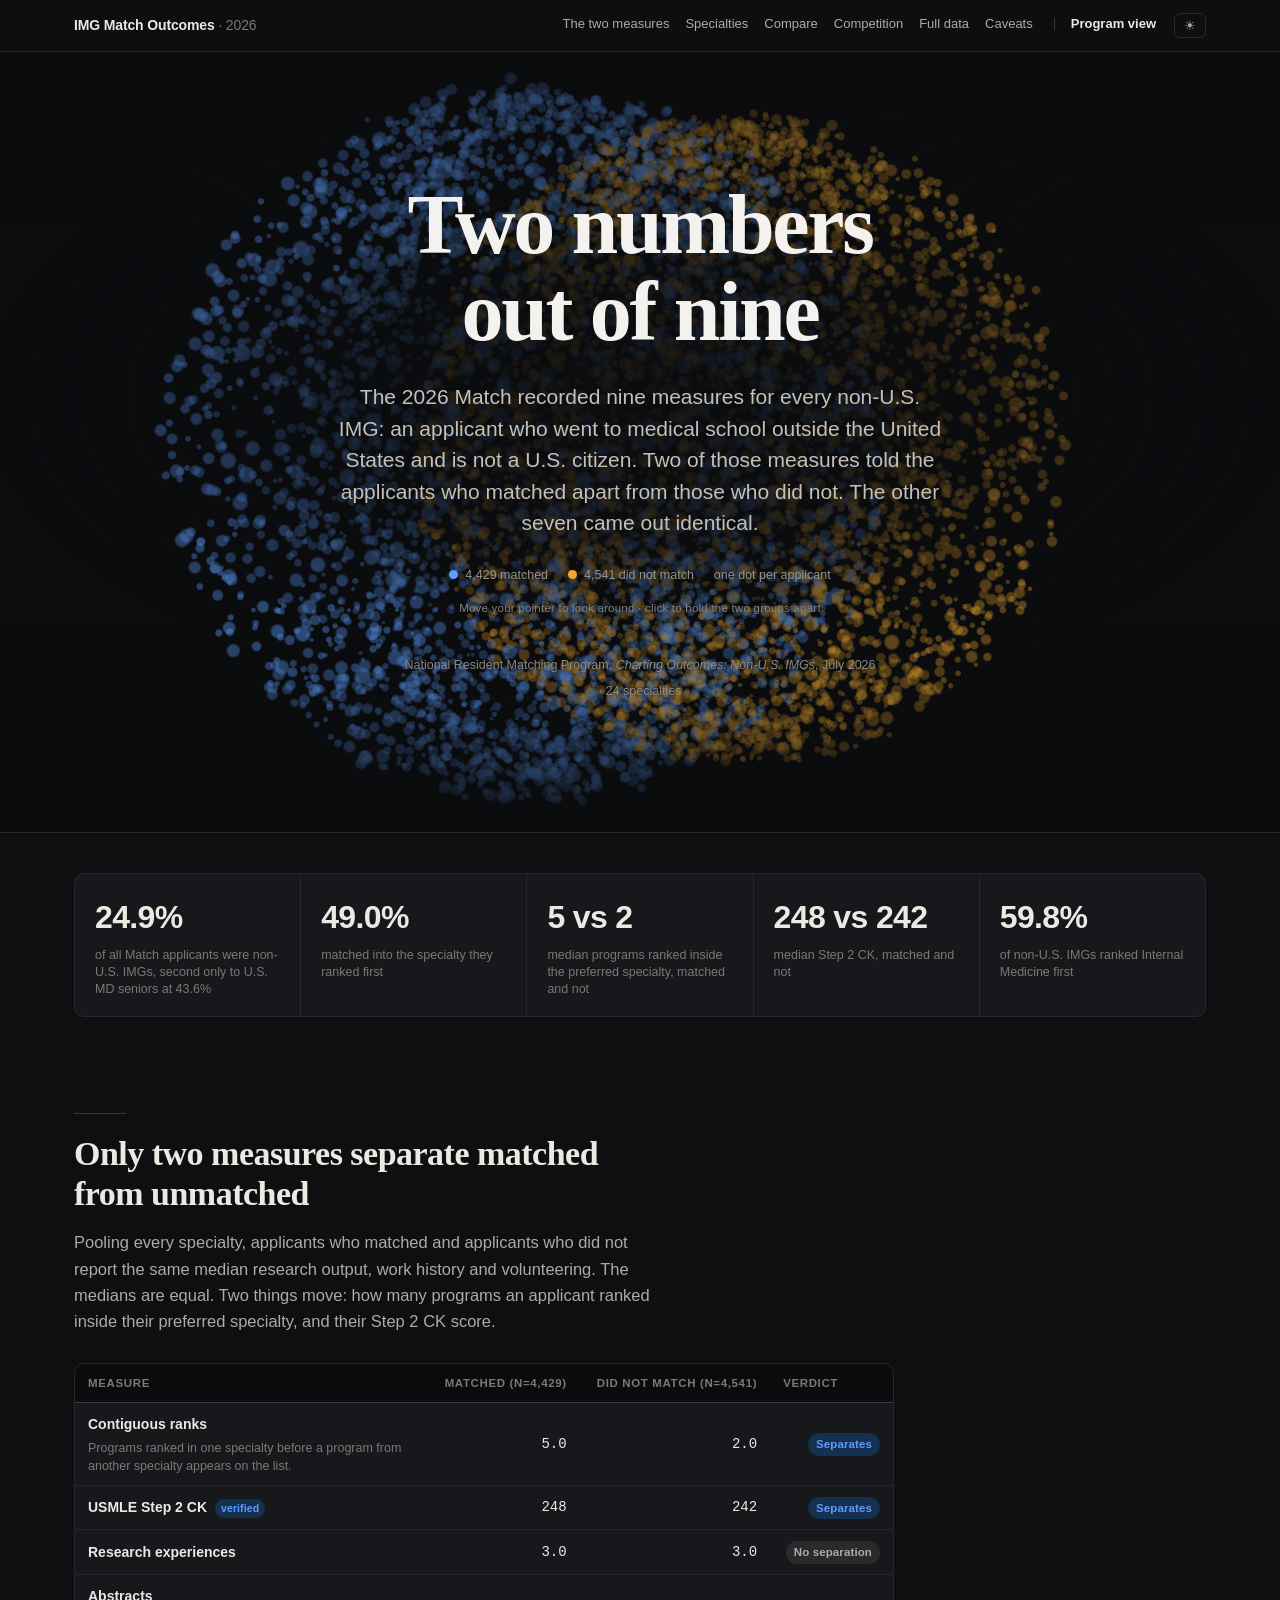
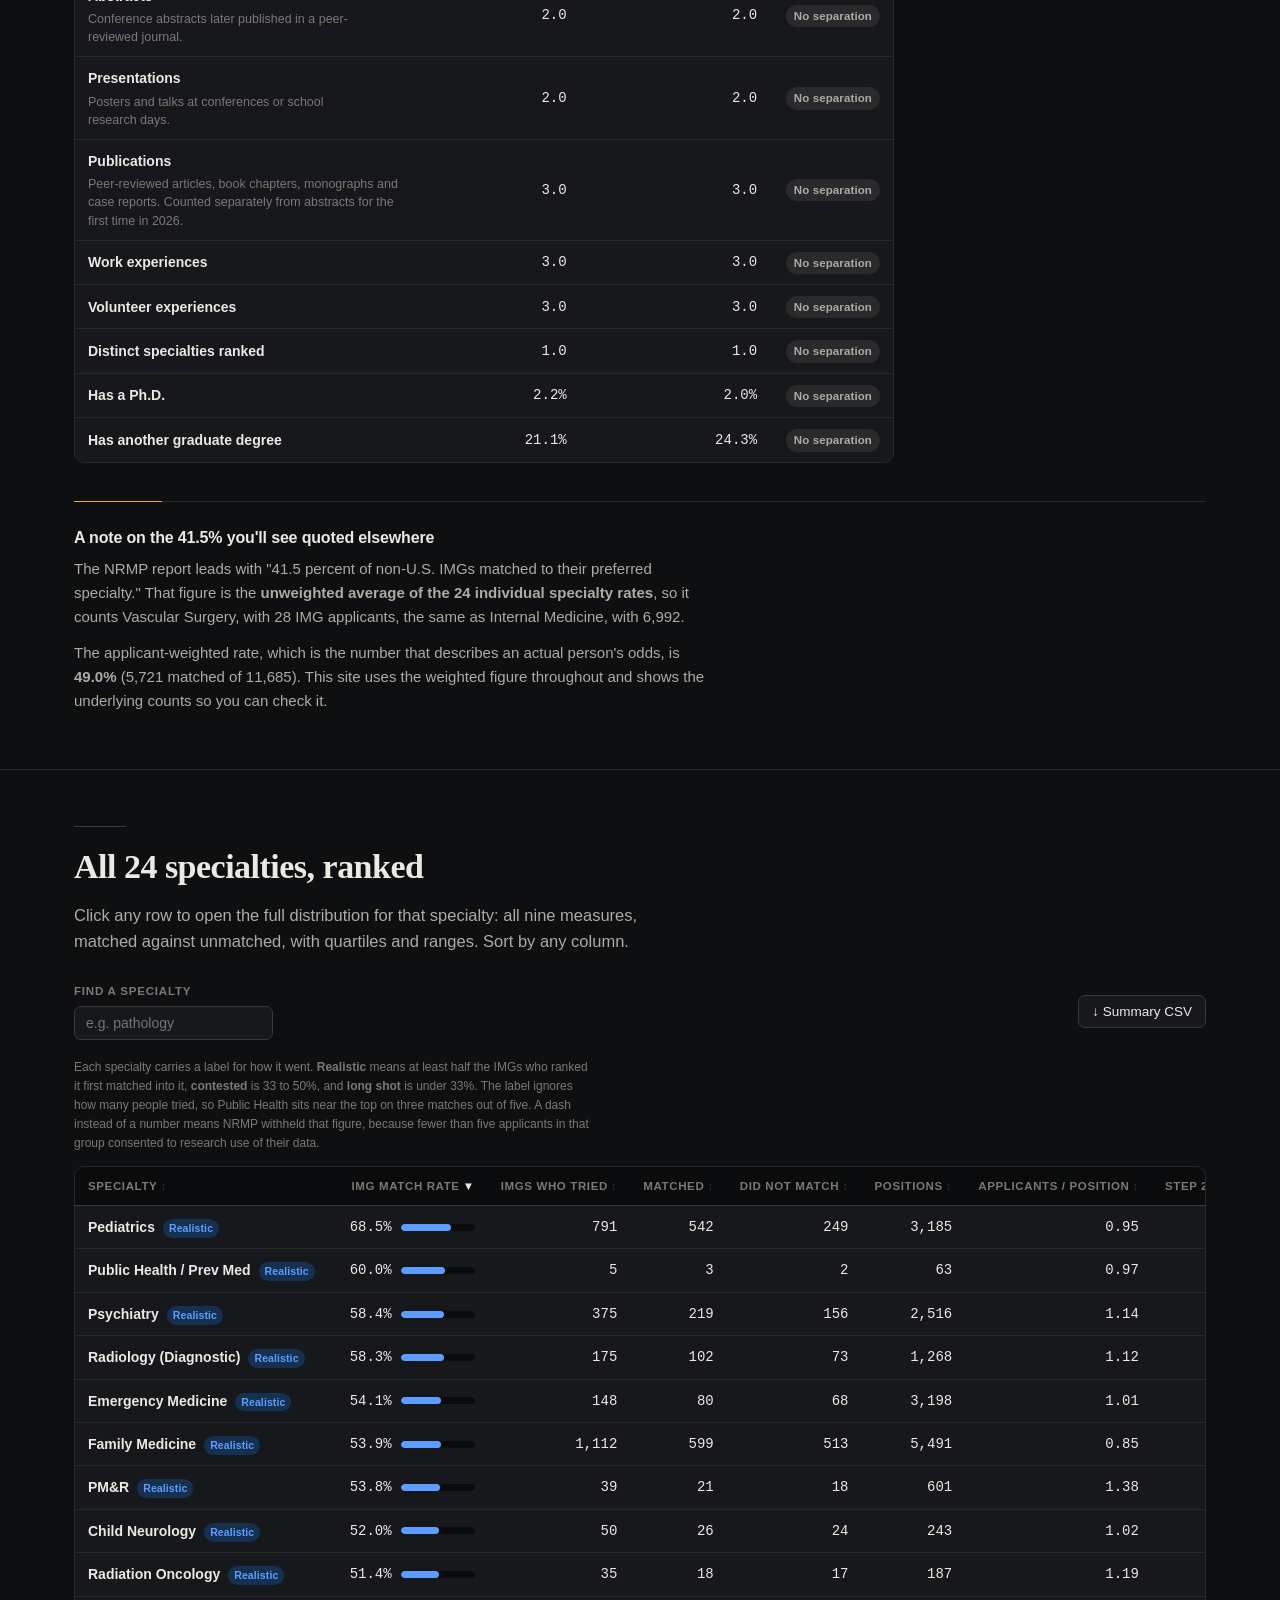
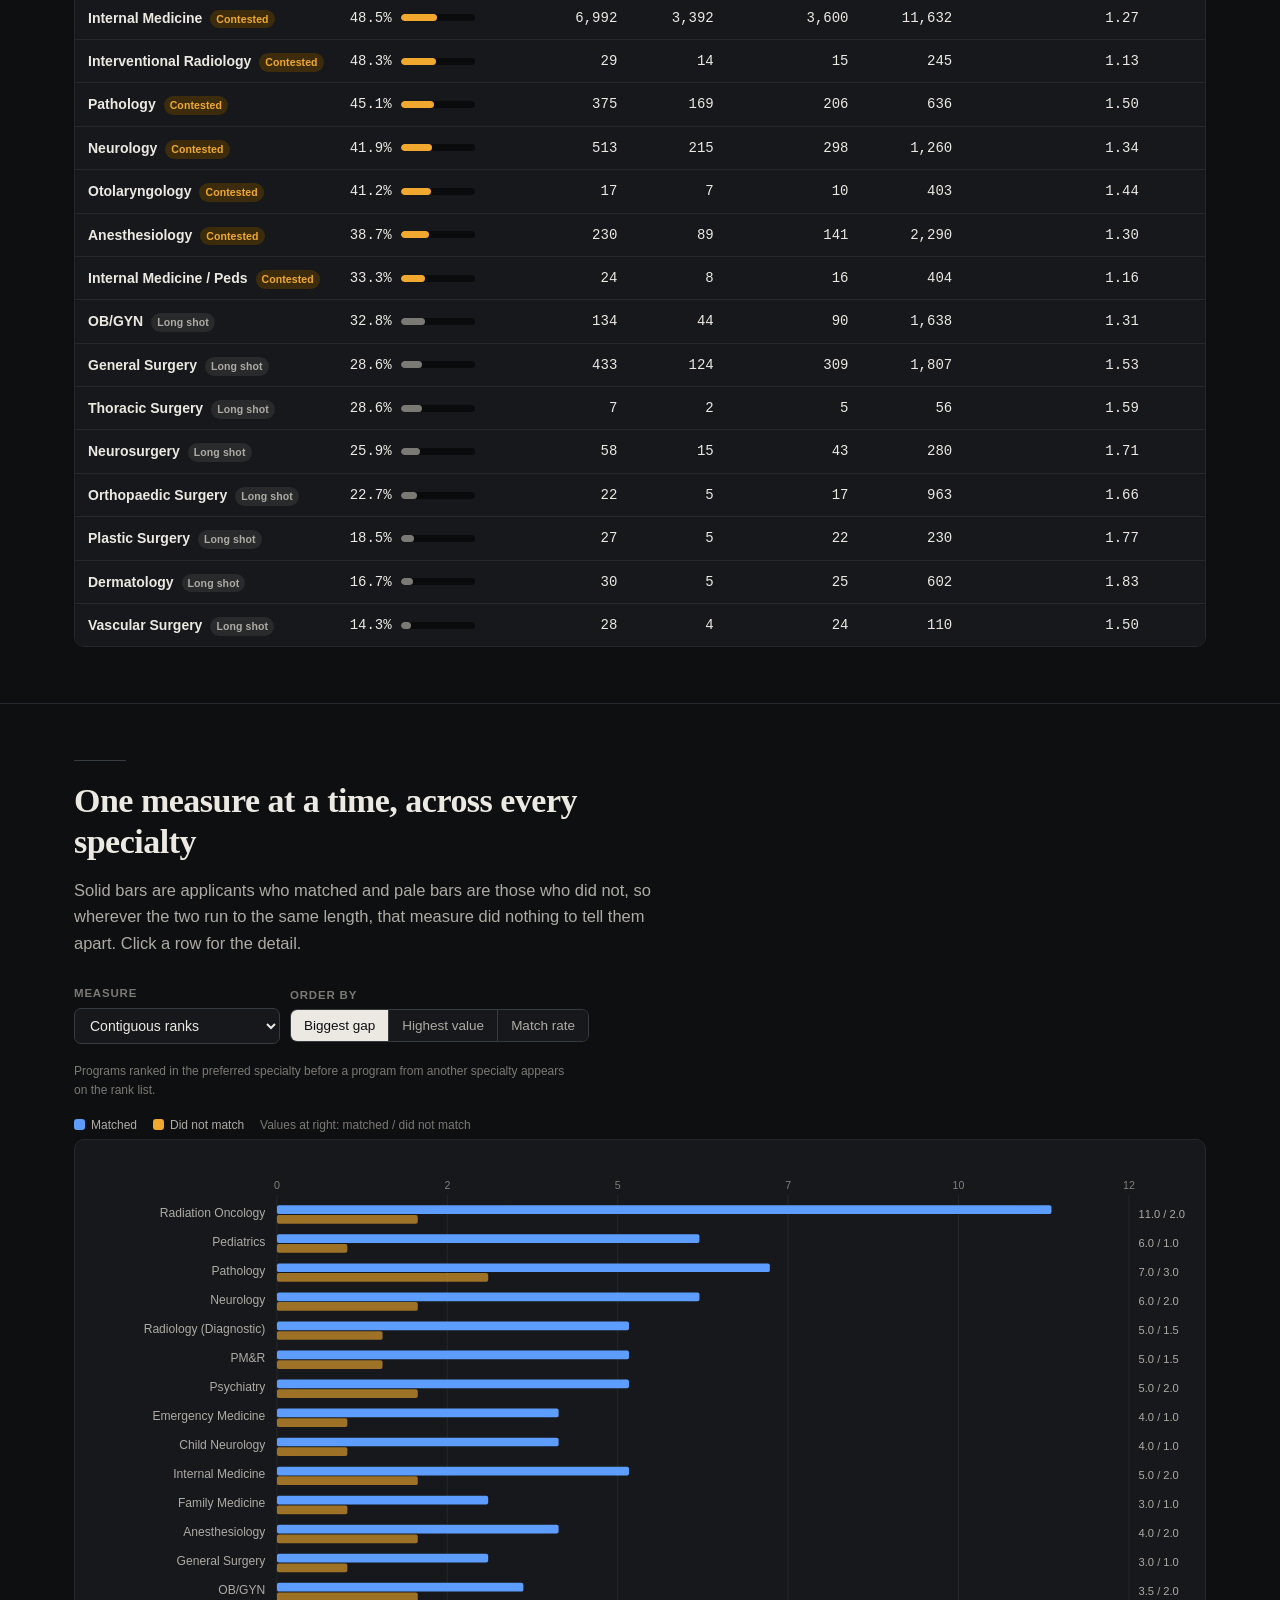
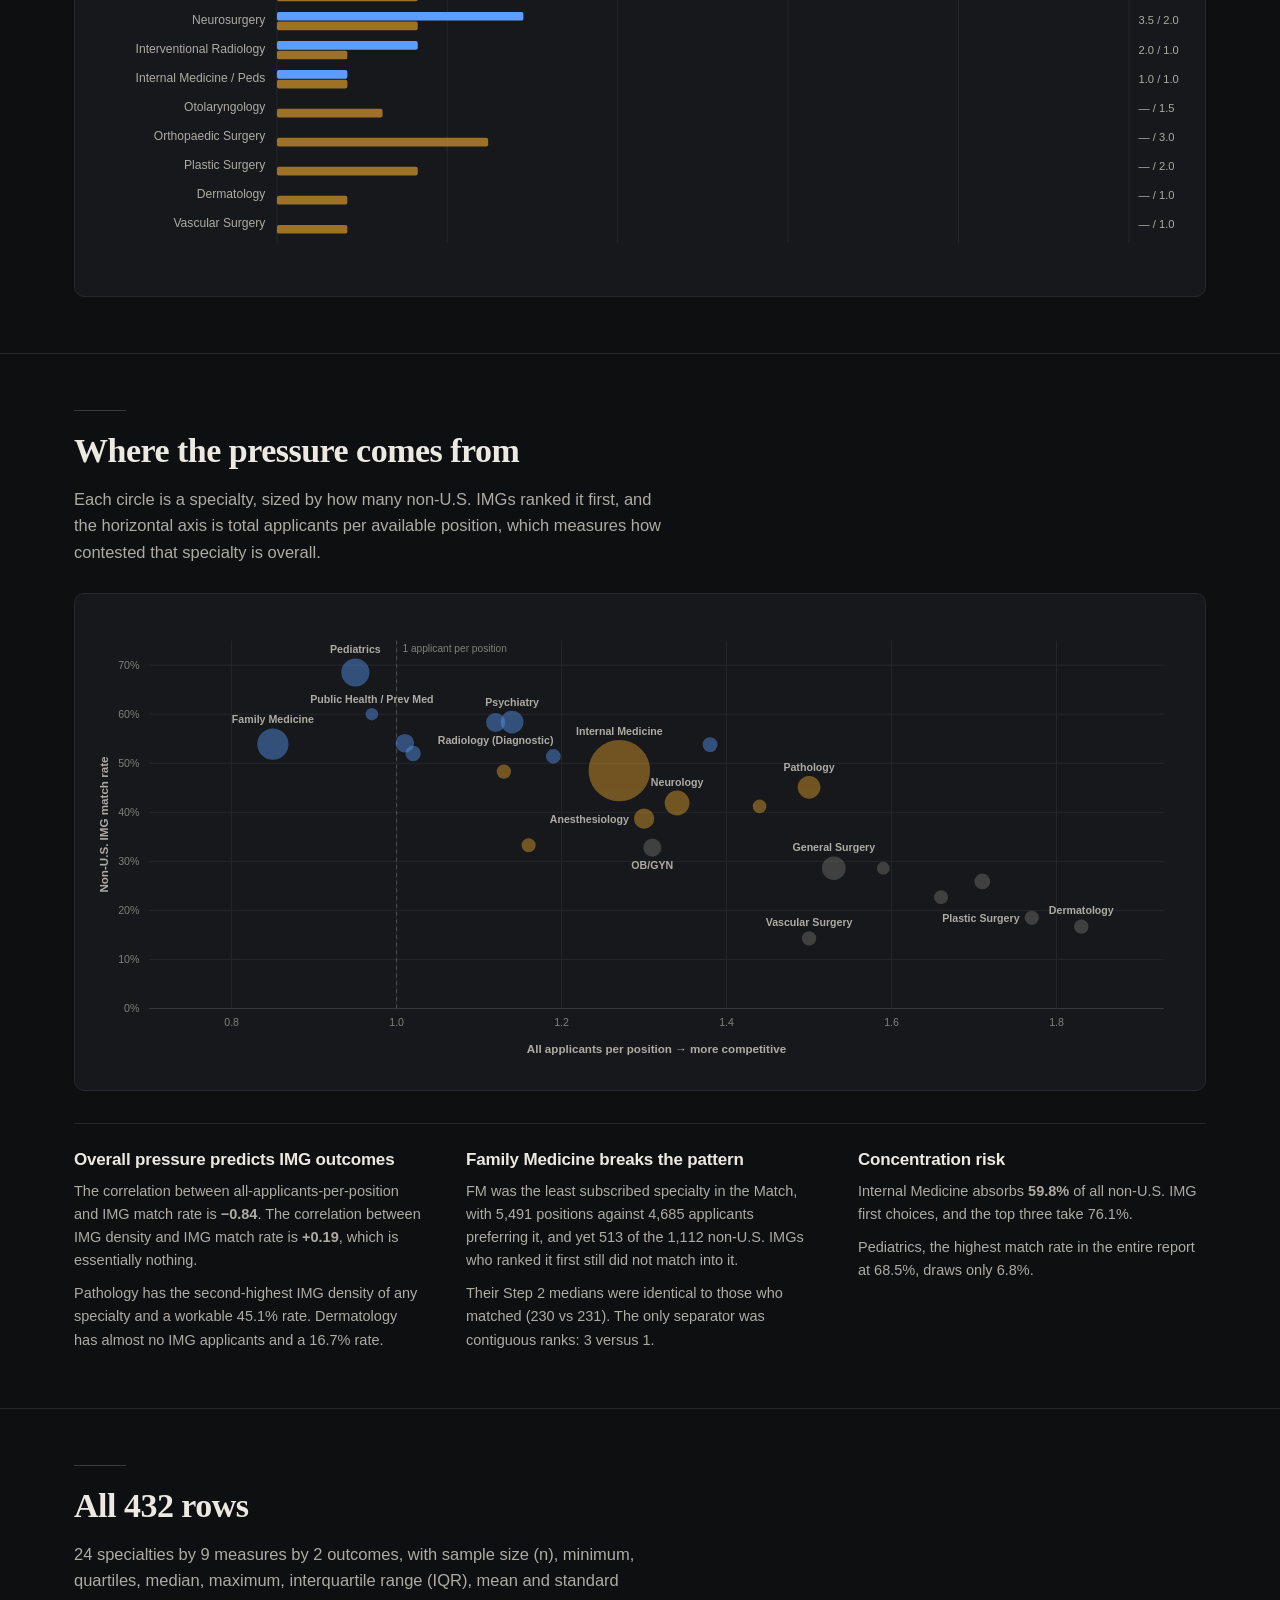
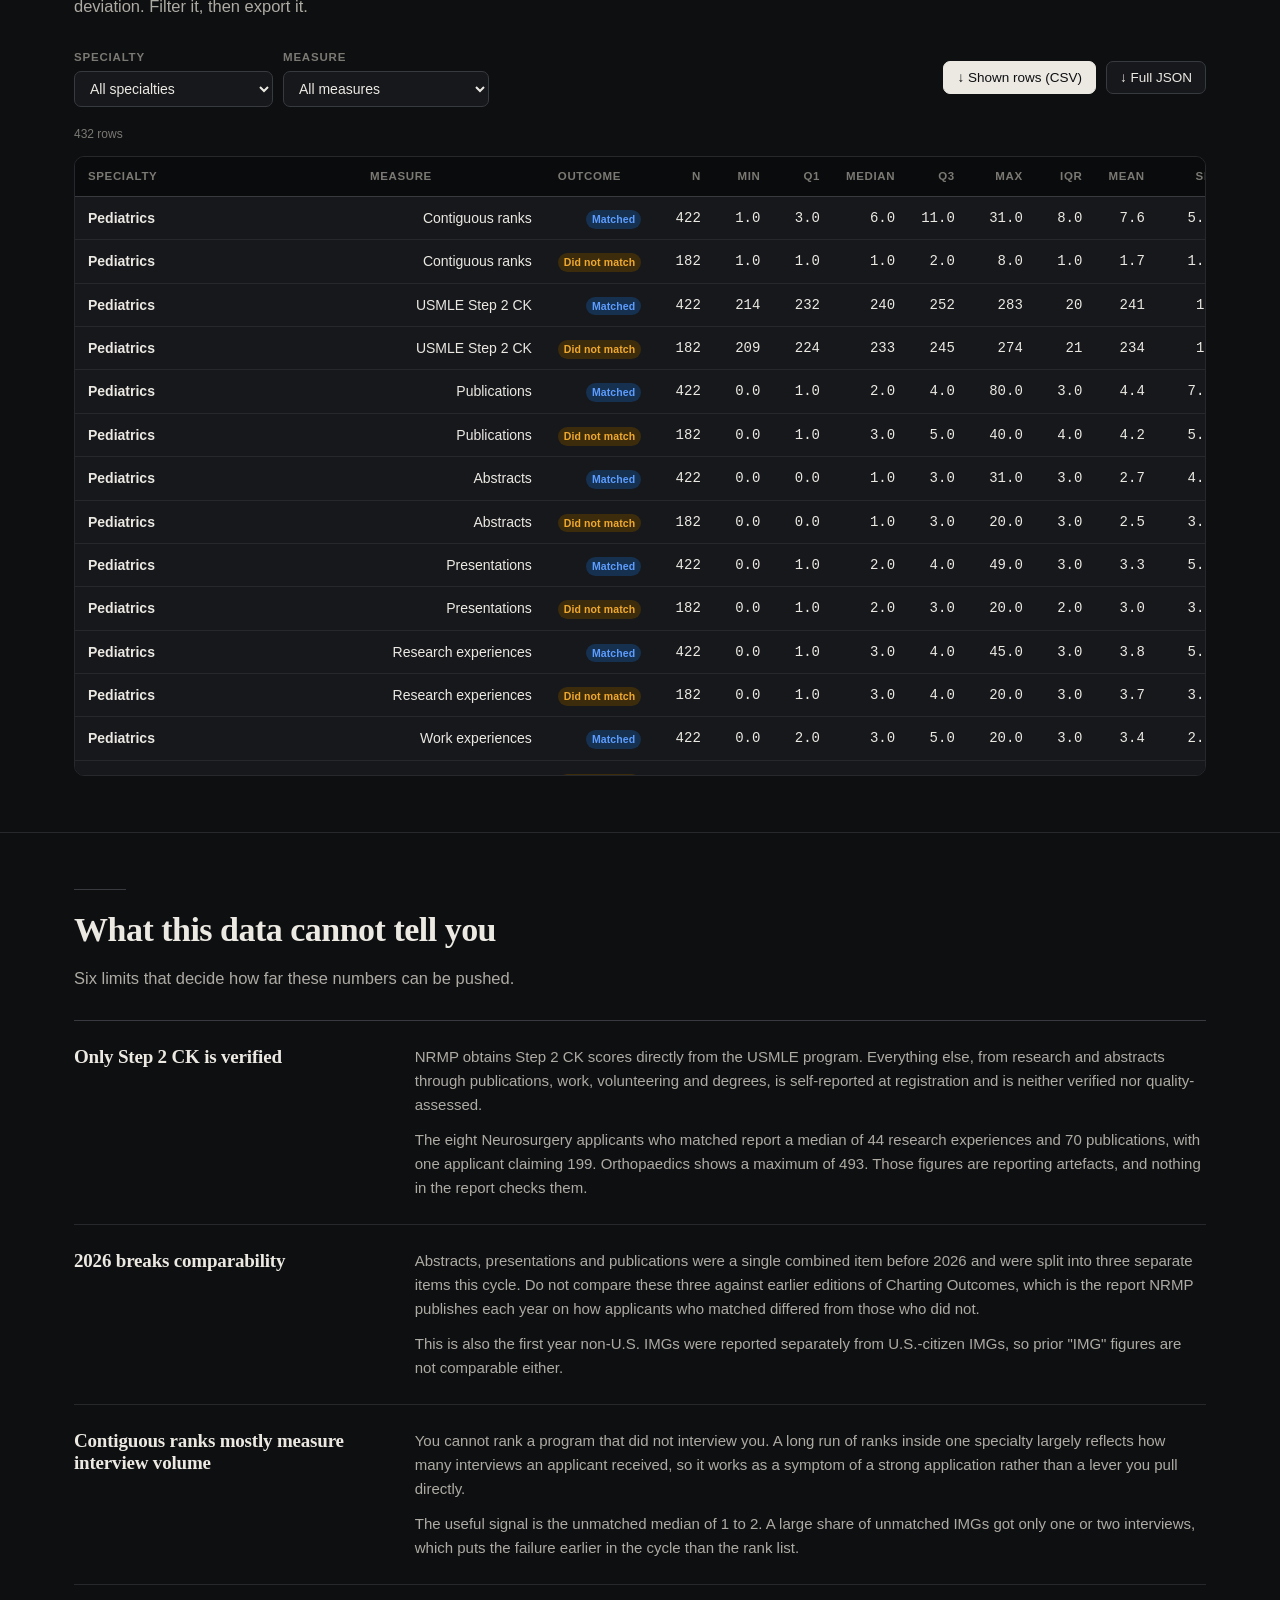
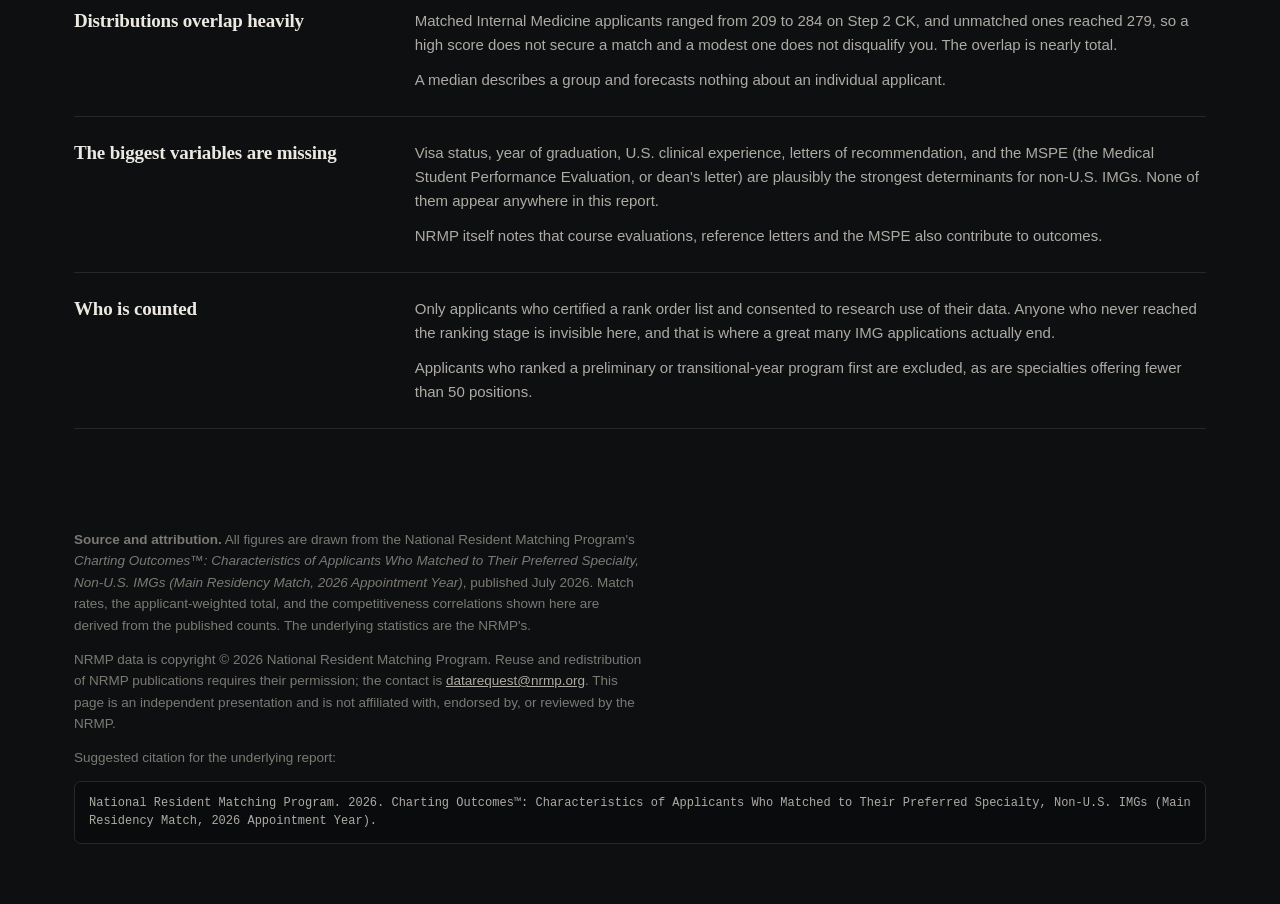
==== commit ad157786: "Add the program view: a working recreation of the screen that filters you The rest of the site measu" ====
--- a/index.html
+++ b/index.html
@@ -62,6 +62,11 @@
 .navlinks::-webkit-scrollbar{display:none}
 .navlinks a{color:var(--ink-2);text-decoration:none;font-size:13px;white-space:nowrap;padding:4px 0;border-bottom:2px solid transparent}
 .navlinks a:hover{color:var(--ink);border-bottom-color:var(--rule-2)}
+/* leaves the page rather than jumping within it, so it is weighted and ruled off
+   from the six in-page anchors instead of sitting flush among them */
+.navlinks a.tab{color:var(--ink);font-weight:600;margin-left:5px;padding-left:17px;position:relative}
+.navlinks a.tab::before{content:"";position:absolute;left:0;top:50%;transform:translateY(-50%);
+  width:1px;height:13px;background:var(--rule-2)}
 .themebtn{background:none;border:1px solid var(--rule);color:var(--ink-2);border-radius:6px;
   padding:5px 9px;cursor:pointer;font-size:13px;line-height:1;flex-shrink:0}
 .themebtn:hover{border-color:var(--rule-2);color:var(--ink)}
@@ -281,6 +286,7 @@
       <a href="#competition">Competition</a>
       <a href="#data">Full data</a>
       <a href="#caveats">Caveats</a>
+      <a href="program-view.html" class="tab">Program view</a>
     </nav>
     <button class="themebtn" id="themeBtn" aria-label="Switch to light theme">☾</button>
   </div>
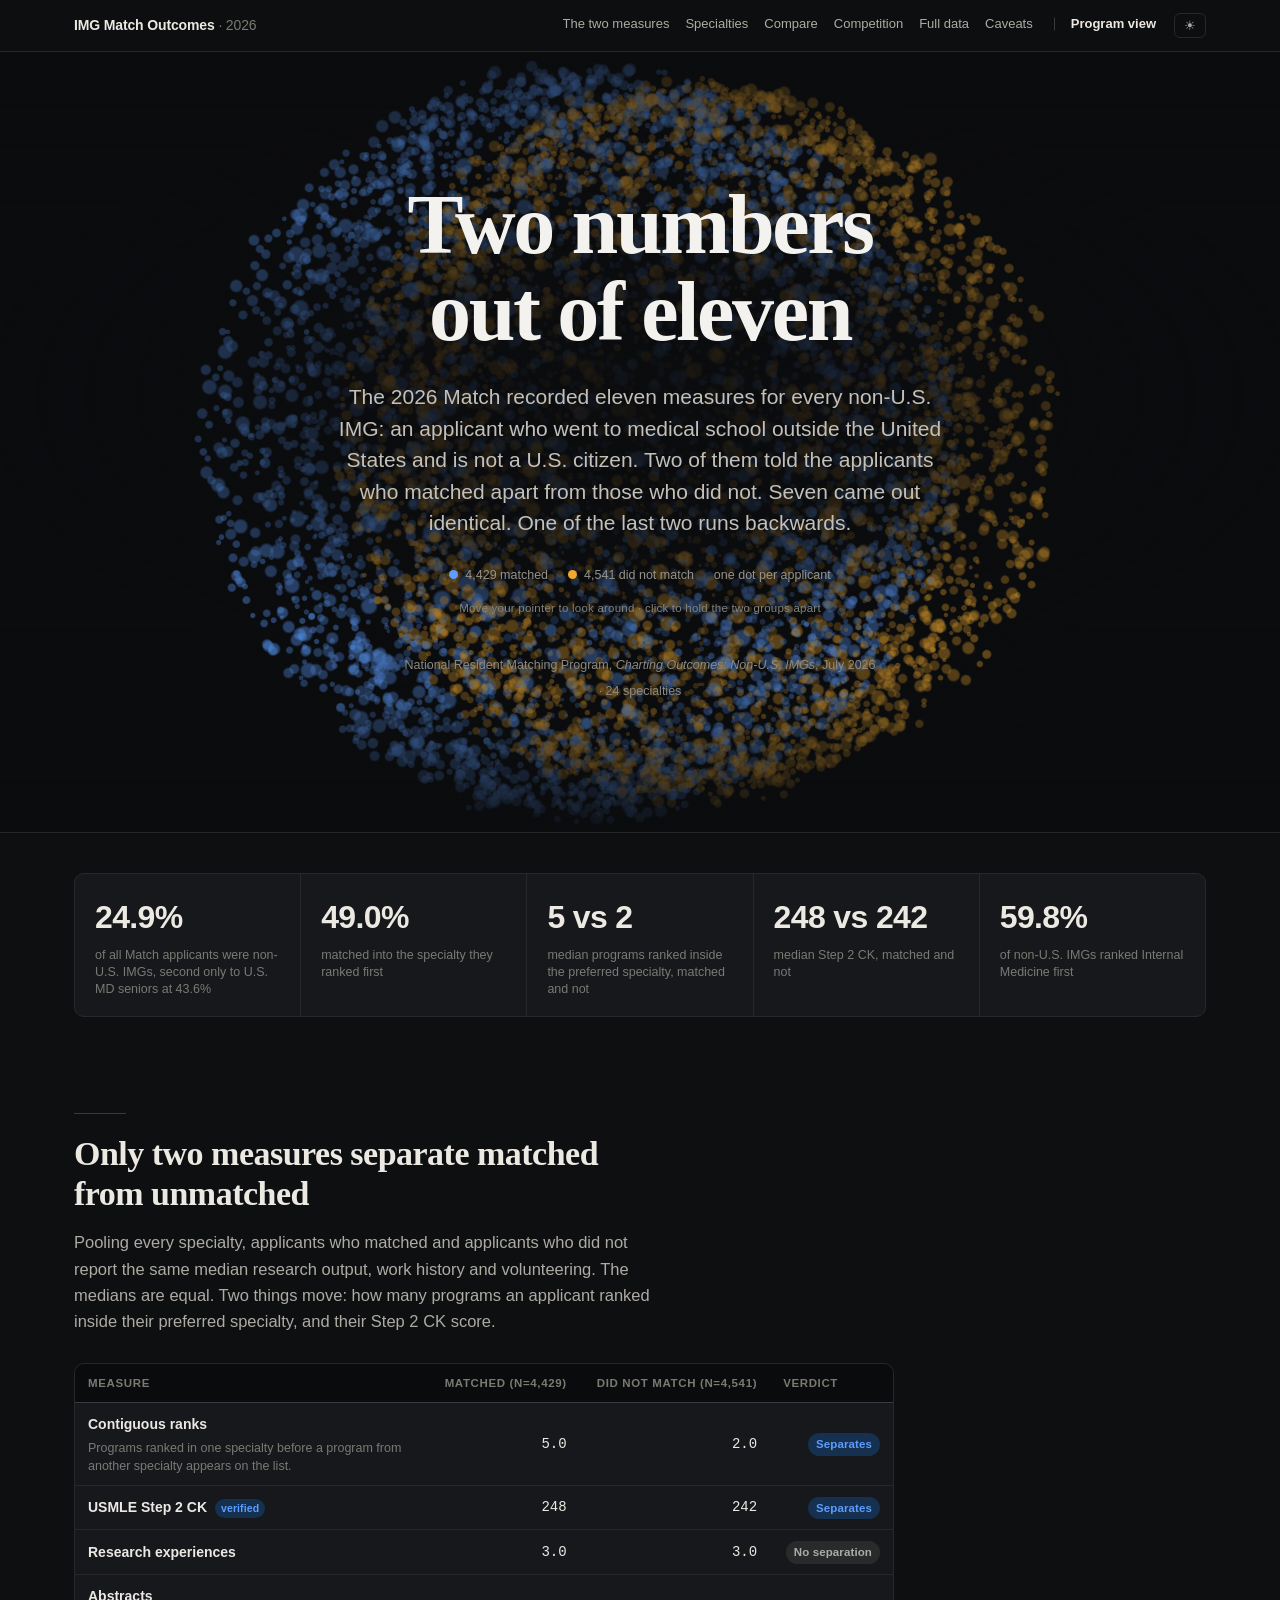
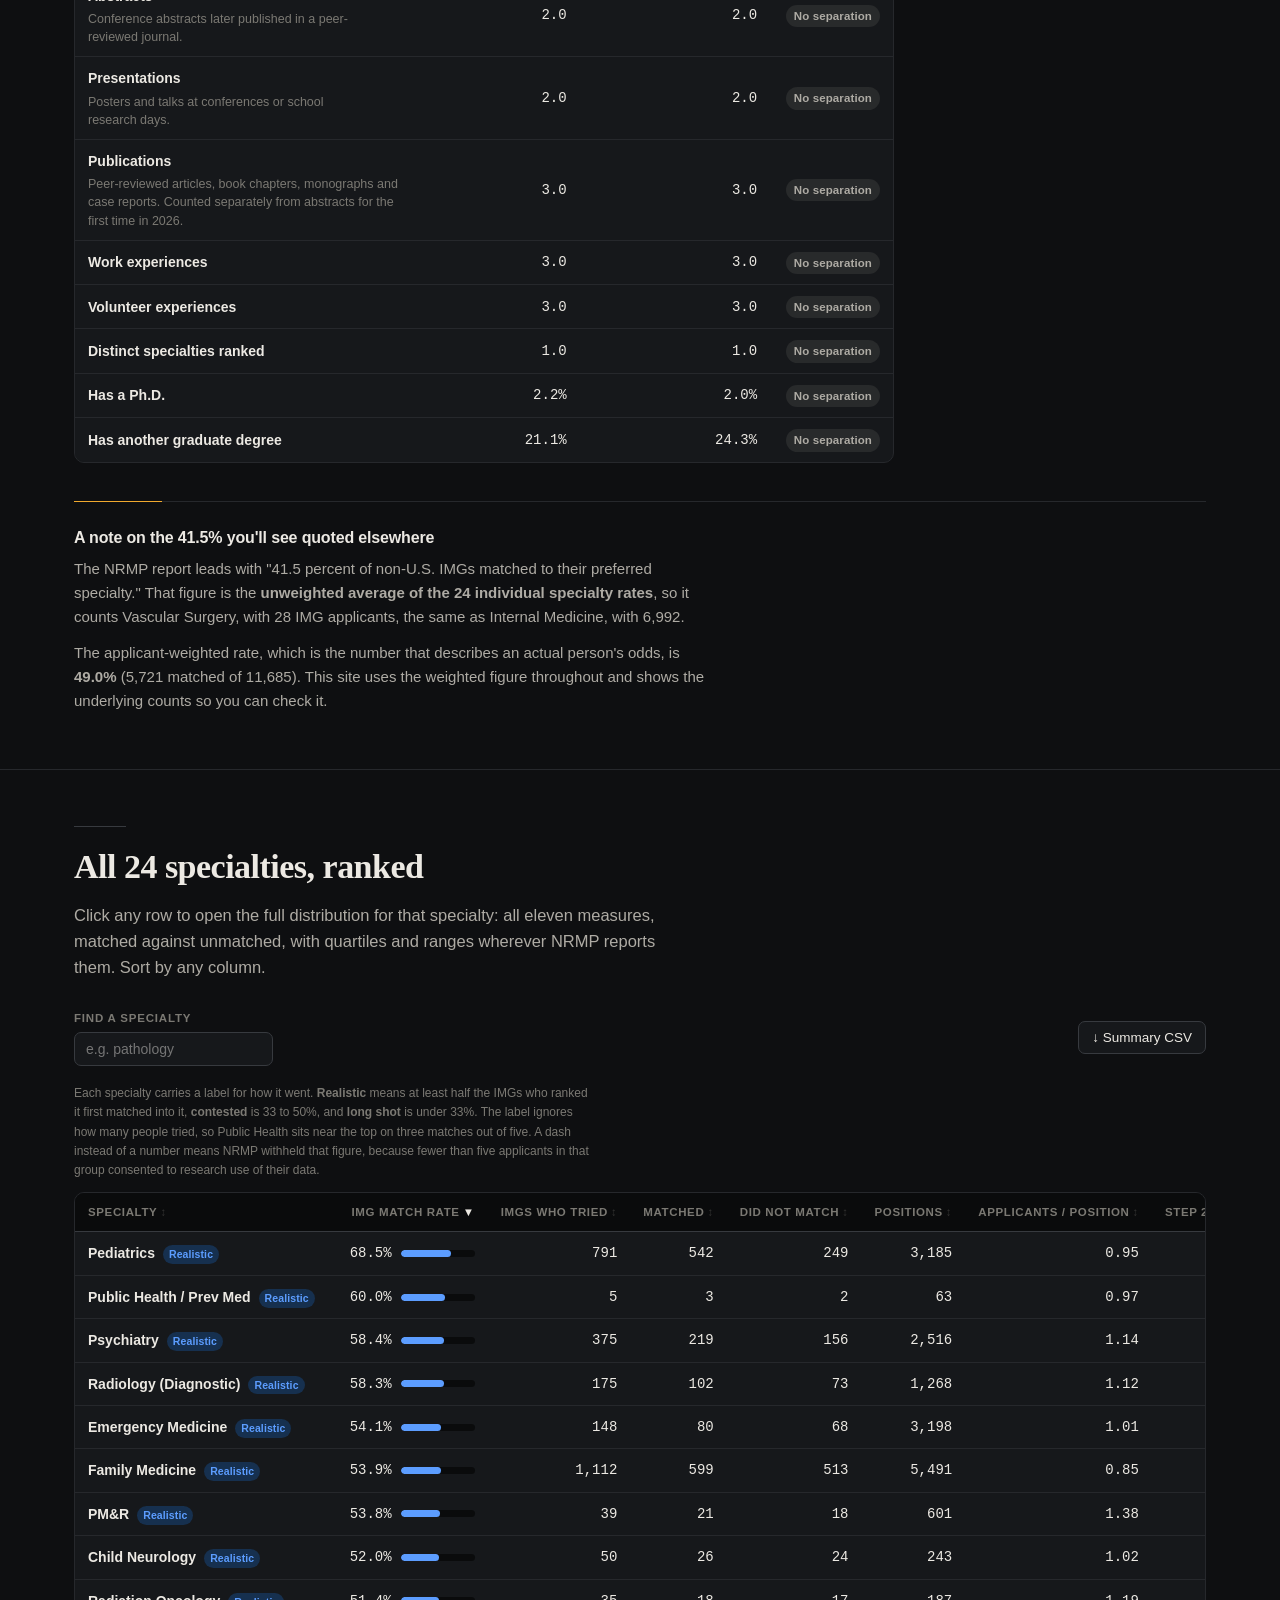
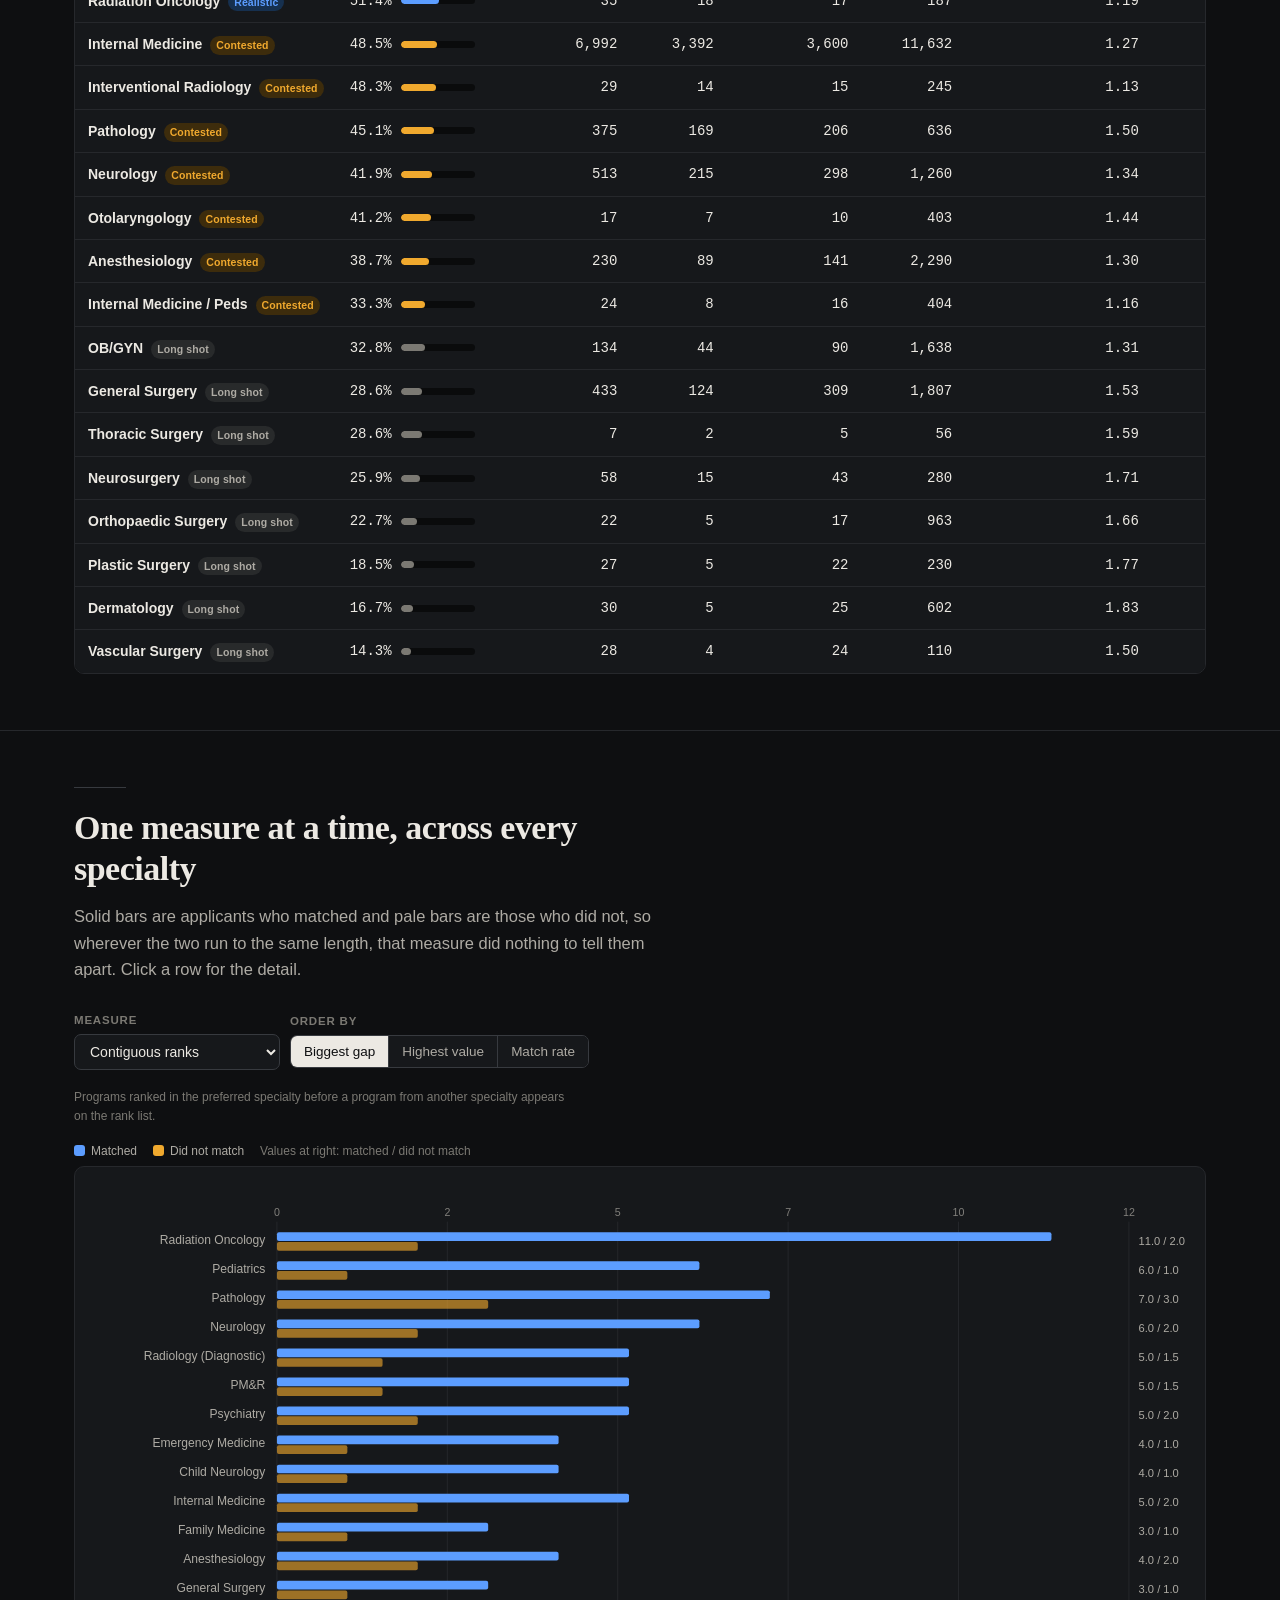
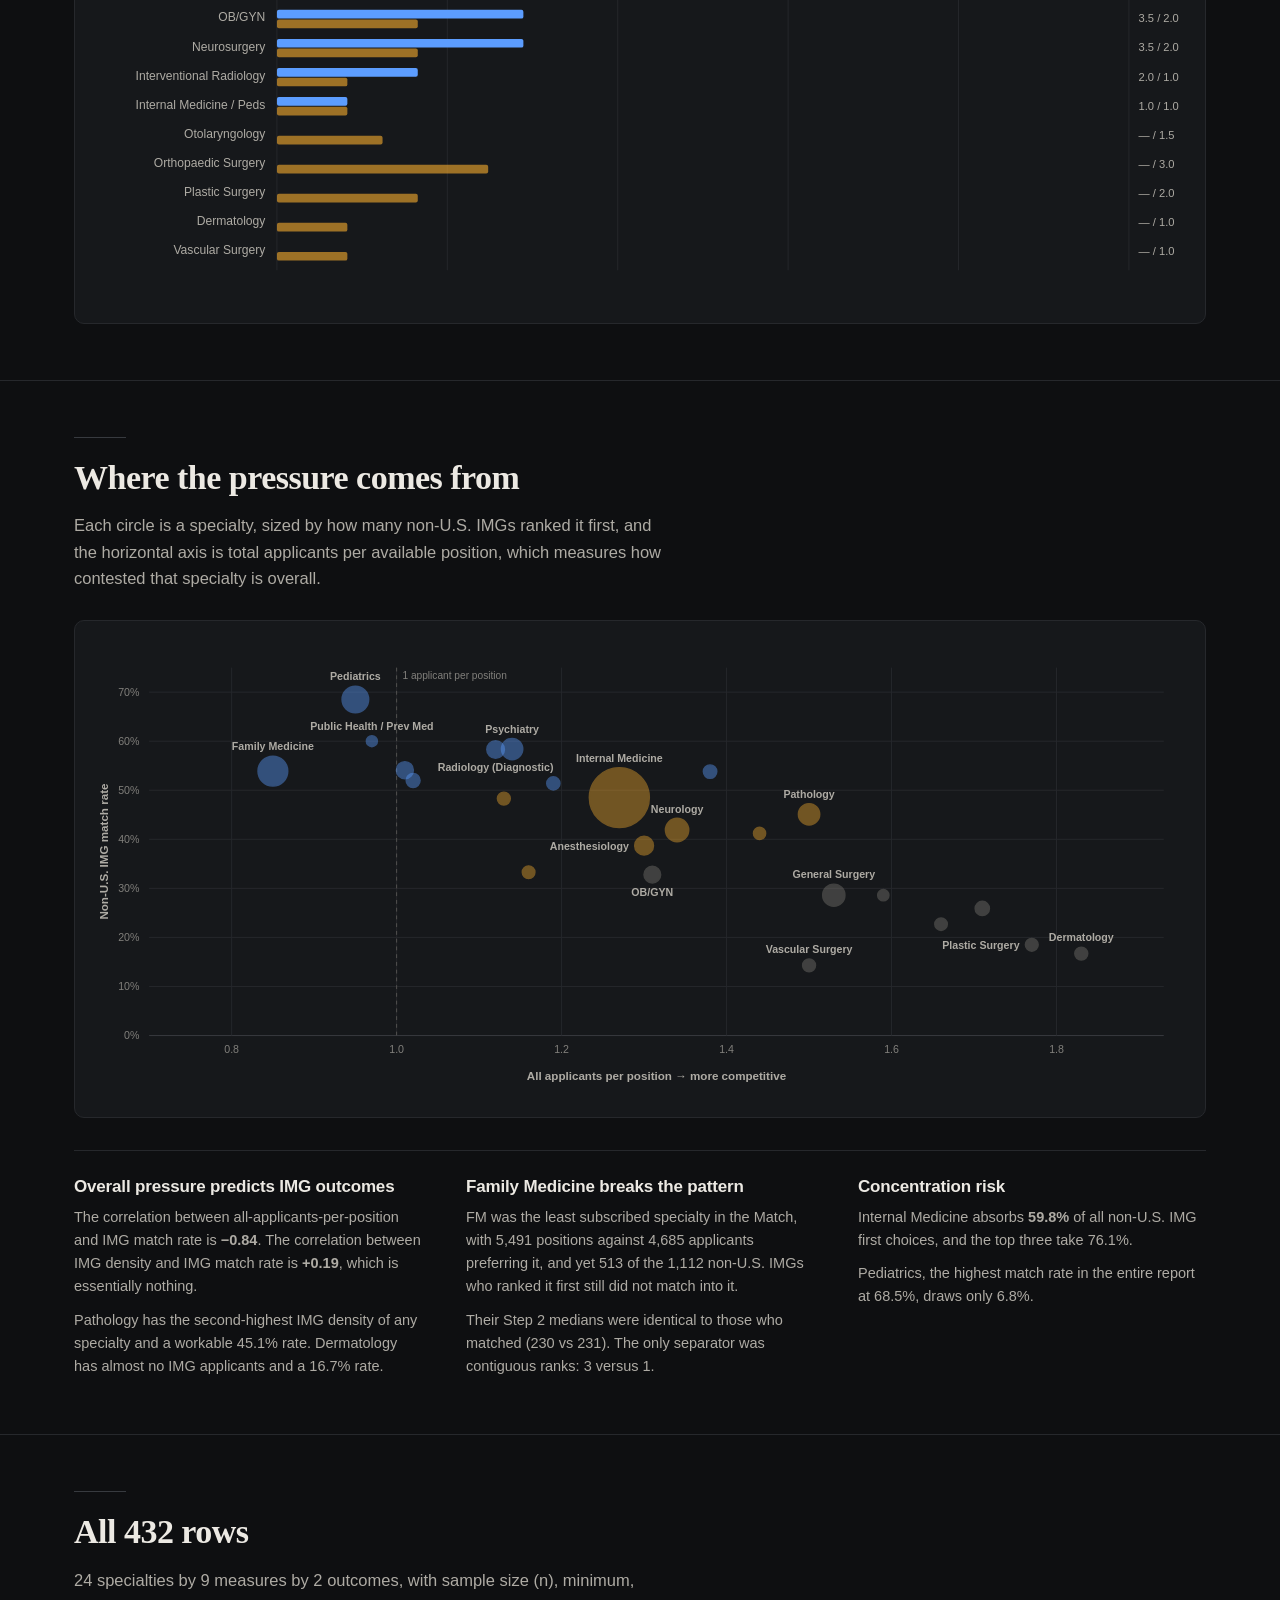
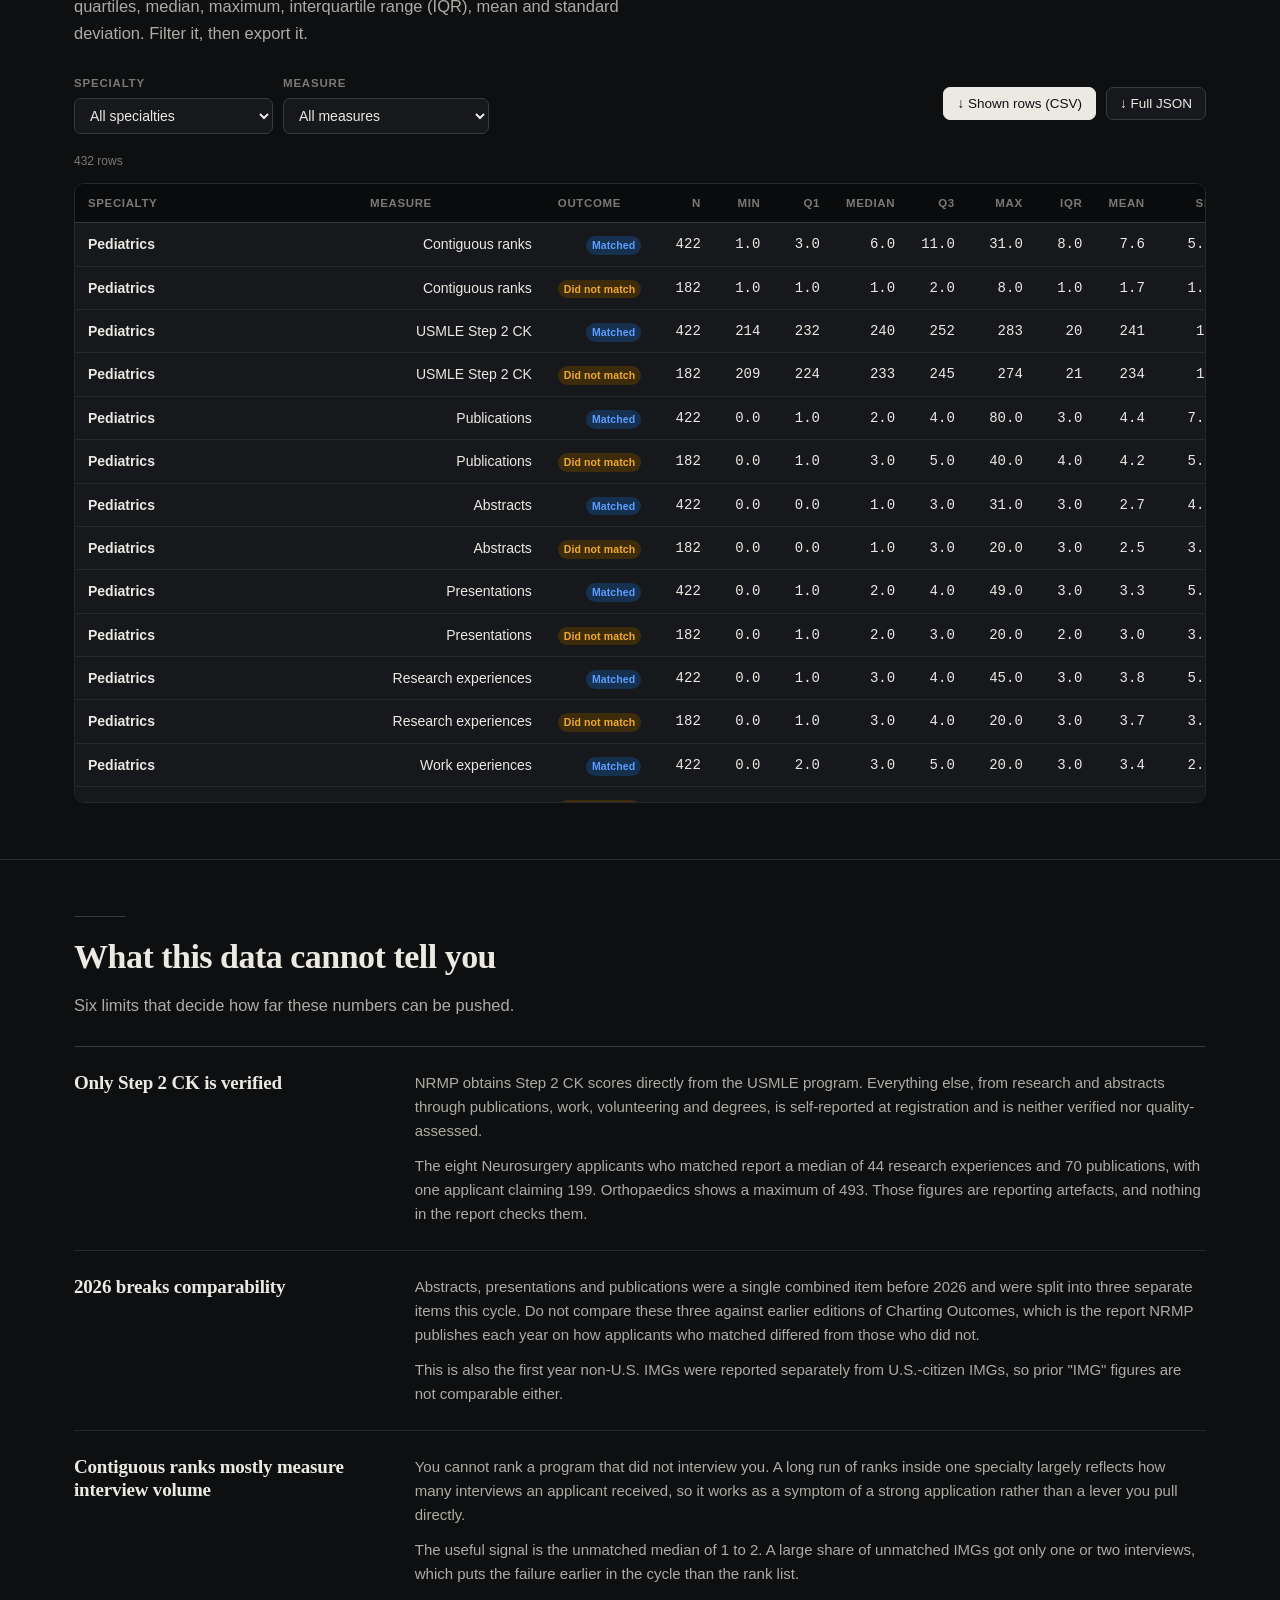
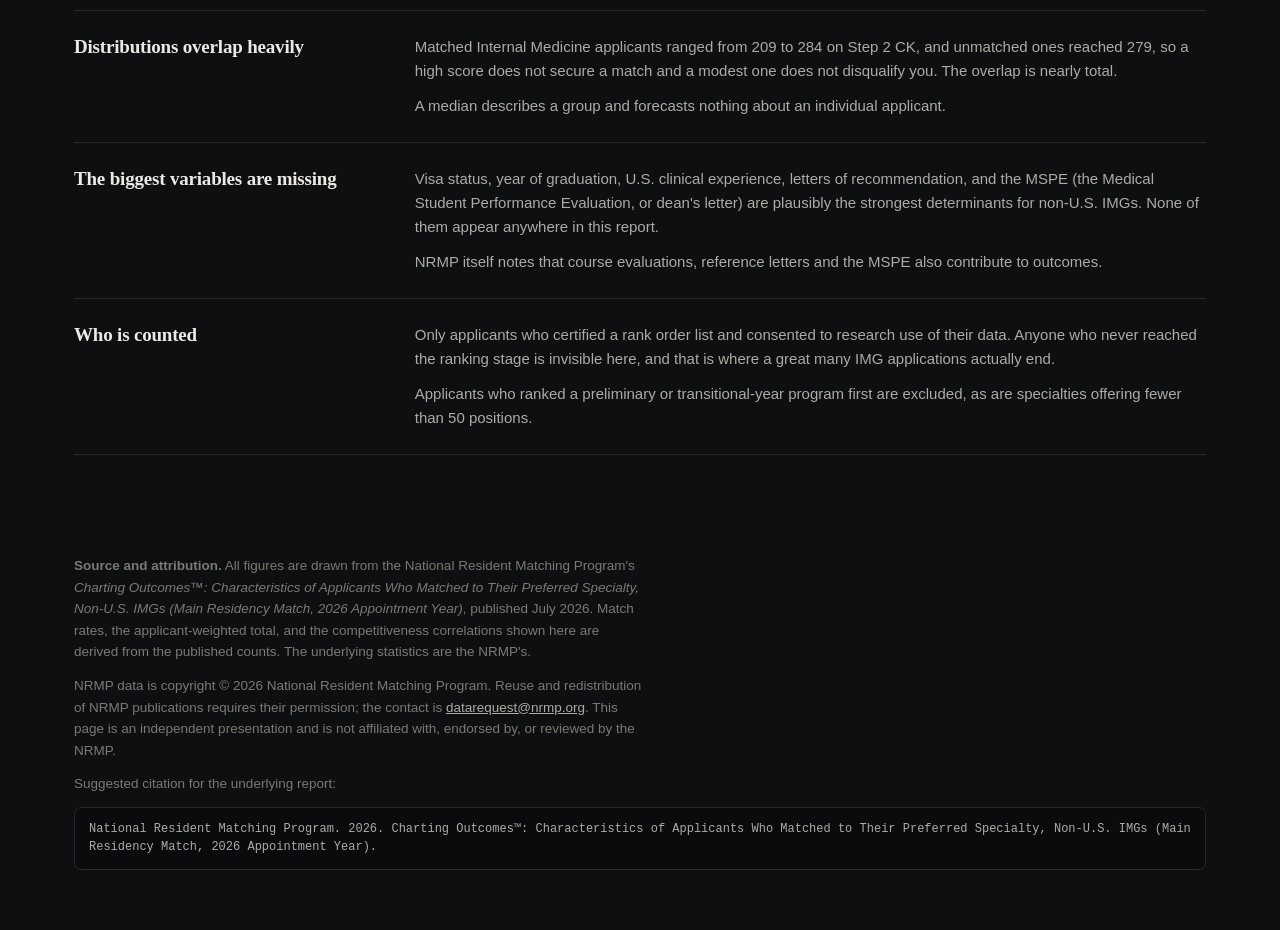
==== commit 7d24bba5: "Eleven measures, a hero that follows the theme, and full screen moved into src Three fixes, plus a r" ====
--- a/index.html
+++ b/index.html
@@ -6,7 +6,7 @@
 <title>Non-U.S. IMG Match Outcomes 2026 — Interactive Explorer</title>
 <meta name="description" content="An interactive, exportable explorer of NRMP Charting Outcomes data for non-U.S. citizen international medical graduates in the 2026 Main Residency Match.">
 
-<meta property="og:title" content="Two numbers out of nine">
+<meta property="og:title" content="Two numbers out of eleven">
 <meta property="og:description" content="Every non-U.S. IMG in the 2026 Match, by preferred specialty. Two measures separated those who matched from those who did not.">
 <meta property="og:type" content="website">
 <meta property="og:url" content="https://match.saieesh.dev/">
@@ -15,7 +15,7 @@
 <meta property="og:image:height" content="630">
 <meta property="og:image:alt" content="Two dot plots showing the measures that separated matched from unmatched non-U.S. IMGs: programs ranked in-specialty, 5 versus 2, and USMLE Step 2 CK, 248 versus 242. Seven further measures, including research, publications and abstracts, are listed as identical in both groups.">
 <meta name="twitter:card" content="summary_large_image">
-<meta name="twitter:title" content="Two numbers out of nine">
+<meta name="twitter:title" content="Two numbers out of eleven">
 <meta name="twitter:description" content="Every non-U.S. IMG in the 2026 Match, by preferred specialty. Two measures separated those who matched from those who did not.">
 <meta name="twitter:image" content="https://match.saieesh.dev/og-image.png">
 
@@ -28,6 +28,19 @@
   --matched:#5c9dff; --matched-soft:#16304f;
   --unmatched:#f0a92e; --unmatched-soft:#3d2c0c;
   --accent:#ece9e3;
+  /* The hero is its own surface: a WebGL field behind text, so it needs a
+     background, a scrim and text colours that flip with the theme rather than
+     staying near-black over a cream page. --hero-scrim is raw RGB channels
+     because it feeds rgba() inside the gradients. */
+  --hero-bg:#0b0c0e; --hero-scrim:11,12,14; --hero-rule:#24262a;
+  /* veil stops are per-theme: on cream the dots read as ink, so the middle band
+     cannot be fully transparent the way it can be over near-black */
+  --veil-1:.93; --veil-2:.78; --veil-3:.28;
+  --veil-top:.75; --veil-mid:0; --veil-bot:.9;
+  --veil-m1:.96; --veil-m2:.9; --veil-m3:.5;
+  --veil-mtop:.82; --veil-mmid:.12; --veil-mbot:.95;
+  --hero-h1:#f4f2ee; --hero-sub:#c3c0b9; --hero-meta:#8b8982;
+  --hero-key:#96938c; --hero-hint:#85837c;
   --mono:ui-monospace,SFMono-Regular,"SF Mono",Menlo,Consolas,monospace;
   --sans:-apple-system,BlinkMacSystemFont,"Segoe UI",Inter,Roboto,Helvetica,Arial,sans-serif;
   --serif:"Iowan Old Style","Palatino Linotype",Palatino,Georgia,serif;
@@ -40,6 +53,13 @@
   --matched:#1f6feb; --matched-soft:#dbeafe;
   --unmatched:#b45309; --unmatched-soft:#fef3c7;
   --accent:#17181b;
+  --hero-bg:#f2f0ea; --hero-scrim:242,240,234; --hero-rule:#dedbd4;
+  --veil-1:.93; --veil-2:.76; --veil-3:.24;
+  --veil-top:.78; --veil-mid:.14; --veil-bot:.92;
+  --veil-m1:.96; --veil-m2:.9; --veil-m3:.48;
+  --veil-mtop:.84; --veil-mmid:.22; --veil-mbot:.95;
+  --hero-h1:#14151a; --hero-sub:#3b3d44; --hero-meta:#5b5d65;
+  --hero-key:#5b5d65; --hero-hint:#5b5d65;
 }
 *{box-sizing:border-box}
 body{background:var(--bg);color:var(--ink);font-family:var(--sans);
@@ -82,30 +102,32 @@
 }
 
 /* ---------- hero ---------- */
-header.hero{position:relative;isolation:isolate;background:#0b0c0e;overflow:hidden;
-  border-bottom:1px solid #24262a}
+header.hero{position:relative;isolation:isolate;background:var(--hero-bg);overflow:hidden;
+  border-bottom:1px solid var(--hero-rule)}
 #heroCanvas{position:absolute;inset:0;width:100%;height:100%;display:block;z-index:0;
   opacity:0;transition:opacity 1.5s ease}
 #heroCanvas.ready{opacity:1}
 /* keeps the headline legible wherever the field happens to be bright */
 header.hero::after{content:"";position:absolute;inset:0;z-index:1;pointer-events:none;
-  background:radial-gradient(ellipse 58% 46% at 50% 44%,rgba(11,12,14,.93) 0%,rgba(11,12,14,.78) 38%,rgba(11,12,14,.28) 66%,rgba(11,12,14,0) 88%),
-    linear-gradient(to bottom,rgba(11,12,14,.75) 0%,rgba(11,12,14,0) 22%,rgba(11,12,14,0) 74%,rgba(11,12,14,.9) 100%)}
+  background:radial-gradient(ellipse 58% 46% at 50% 44%,rgba(var(--hero-scrim),var(--veil-1)) 0%,rgba(var(--hero-scrim),var(--veil-2)) 38%,rgba(var(--hero-scrim),var(--veil-3)) 66%,rgba(var(--hero-scrim),0) 88%),
+    linear-gradient(to bottom,rgba(var(--hero-scrim),var(--veil-top)) 0%,rgba(var(--hero-scrim),var(--veil-mid)) 22%,rgba(var(--hero-scrim),var(--veil-mid)) 74%,rgba(var(--hero-scrim),var(--veil-bot)) 100%)}
 .hero-inner{position:relative;z-index:2;max-width:var(--maxw);margin:0 auto;padding:0 24px;
   min-height:min(90vh,780px);display:flex;flex-direction:column;align-items:center;
   justify-content:center;text-align:center;pointer-events:none}
 .hero-inner a,.hero-inner button{pointer-events:auto}
 h1{font-family:var(--serif);font-size:clamp(40px,7.4vw,84px);letter-spacing:-.028em;
-  font-weight:600;color:#f4f2ee;max-width:14ch;line-height:1.03}
-.hero-sub{font-size:clamp(17px,2.1vw,21px);color:#c3c0b9;max-width:52ch;margin:26px 0 0;line-height:1.5}
-.hero-meta{margin-top:38px;font-size:12.5px;color:#8b8982;display:flex;flex-wrap:wrap;
+  font-weight:600;color:var(--hero-h1);max-width:14ch;line-height:1.03}
+.hero-sub{font-size:clamp(17px,2.1vw,21px);color:var(--hero-sub);max-width:52ch;margin:26px 0 0;line-height:1.5}
+.hero-meta{margin-top:38px;font-size:12.5px;color:var(--hero-meta);display:flex;flex-wrap:wrap;
   gap:6px 16px;justify-content:center;max-width:70ch}
 .hero-key{margin-top:26px;display:flex;gap:20px;justify-content:center;flex-wrap:wrap;
-  font-size:12.5px;color:#96938c}
+  font-size:12.5px;color:var(--hero-key)}
 .hero-key i{display:inline-block;width:9px;height:9px;border-radius:50%;margin-right:7px;vertical-align:0}
-/* both sit over the particle field, so they clear 4.5:1 against the hero's own
-   near-black rather than only against a mid-grey */
-.hero-hint{margin-top:14px;font-size:11.5px;color:#85837c;letter-spacing:.02em}
+.hero-key i.k-m{background:var(--matched)}
+.hero-key i.k-n{background:var(--unmatched)}
+/* both sit over the particle field, so they are measured against the hero's own
+   surface in whichever theme is active, not against a mid-grey */
+.hero-hint{margin-top:14px;font-size:11.5px;color:var(--hero-hint);letter-spacing:.02em}
 /* a touch device has no pointer to move, so it gets the gesture it can perform */
 .hint-coarse{display:none}
 @media(pointer:coarse){.hint-fine{display:none}.hint-coarse{display:inline}}
@@ -114,8 +136,8 @@
   /* the field fills far more of a narrow frame, so the scrim has to reach
      further out and hold more of its density under the text */
   header.hero::after{background:
-    radial-gradient(ellipse 82% 54% at 50% 45%,rgba(11,12,14,.96) 0%,rgba(11,12,14,.9) 44%,rgba(11,12,14,.5) 74%,rgba(11,12,14,0) 94%),
-    linear-gradient(to bottom,rgba(11,12,14,.82) 0%,rgba(11,12,14,.12) 18%,rgba(11,12,14,.12) 70%,rgba(11,12,14,.95) 100%)}
+    radial-gradient(ellipse 82% 54% at 50% 45%,rgba(var(--hero-scrim),var(--veil-m1)) 0%,rgba(var(--hero-scrim),var(--veil-m2)) 44%,rgba(var(--hero-scrim),var(--veil-m3)) 74%,rgba(var(--hero-scrim),0) 94%),
+    linear-gradient(to bottom,rgba(var(--hero-scrim),var(--veil-mtop)) 0%,rgba(var(--hero-scrim),var(--veil-mmid)) 18%,rgba(var(--hero-scrim),var(--veil-mmid)) 70%,rgba(var(--hero-scrim),var(--veil-mbot)) 100%)}
 }
 @media(prefers-reduced-motion:reduce){#heroCanvas{transition:none}}
 
@@ -295,15 +317,16 @@
 <header class="hero">
   <canvas id="heroCanvas" aria-hidden="true"></canvas>
   <div class="hero-inner">
-    <h1>Two numbers out of nine</h1>
+    <h1>Two numbers out of eleven</h1>
     <p class="hero-sub">
-      The 2026 Match recorded nine measures for every non-U.S. IMG: an applicant who went to medical
-      school outside the United States and is not a U.S. citizen. Two of those measures told the
-      applicants who matched apart from those who did not. The other seven came out identical.
+      The 2026 Match recorded eleven measures for every non-U.S. IMG: an applicant who went to medical
+      school outside the United States and is not a U.S. citizen. Two of them told the applicants who
+      matched apart from those who did not. Seven came out identical. One of the last two runs
+      backwards.
     </p>
     <div class="hero-key">
-      <span><i style="background:#5c9dff"></i>4,429 matched</span>
-      <span><i style="background:#f0a92e"></i>4,541 did not match</span>
+      <span><i class="k-m"></i>4,429 matched</span>
+      <span><i class="k-n"></i>4,541 did not match</span>
       <span>one dot per applicant</span>
     </div>
     <div class="hero-hint" aria-hidden="true"><span class="hint-fine">Move your pointer to look around ·
@@ -372,8 +395,8 @@
     <div class="shead">
       <h2>All 24 specialties, ranked</h2>
       <p>
-        Click any row to open the full distribution for that specialty: all nine measures, matched against
-        unmatched, with quartiles and ranges. Sort by any column.
+        Click any row to open the full distribution for that specialty: all eleven measures, matched
+        against unmatched, with quartiles and ranges wherever NRMP reports them. Sort by any column.
       </p>
     </div>
 
@@ -600,8 +623,19 @@
   if (!canvas || typeof THREE === "undefined") return;
 
   var N_MATCHED = 4429, N_UNMATCHED = 4541, N = N_MATCHED + N_UNMATCHED;
-  var COL_MATCHED   = new THREE.Color(0x5c9dff);
-  var COL_UNMATCHED = new THREE.Color(0xf0a92e);
+
+  /* Cohort colours come from the theme rather than being baked in, so the field
+     flips with the page. Light needs more opacity: the same alpha that reads as
+     a dot on near-black washes out to nothing on cream. */
+  function isLight() {
+    return document.documentElement.getAttribute("data-theme") === "light";
+  }
+  function cohortColors() {
+    var cs = getComputedStyle(document.documentElement);
+    var m = (cs.getPropertyValue("--matched") || "").trim() || "#5c9dff";
+    var u = (cs.getPropertyValue("--unmatched") || "").trim() || "#f0a92e";
+    return [new THREE.Color(m), new THREE.Color(u)];
+  }
 
   var reduceMotion = window.matchMedia("(prefers-reduced-motion: reduce)").matches;
 
@@ -654,8 +688,6 @@
     if (isMatched) { fib(mi++, N_MATCHED,   R_TWO, posB, o); posB[o] -= SPLIT; }
     else           { fib(ui++, N_UNMATCHED, R_TWO, posB, o); posB[o] += SPLIT; }
 
-    var c = isMatched ? COL_MATCHED : COL_UNMATCHED;
-    colors[o] = c.r; colors[o + 1] = c.g; colors[o + 2] = c.b;
     sizes[i] = 0.7 + Math.random() * 1.25;
     phase[i] = Math.random() * Math.PI * 2;
   }
@@ -671,7 +703,8 @@
     uMix:   { value: 0 },
     uTime:  { value: 0 },
     uDpr:   { value: 1 },
-    uFade:  { value: 1 }
+    uFade:  { value: 1 },
+    uAlpha: { value: 1 }
   };
 
   var mat = new THREE.ShaderMaterial({
@@ -699,18 +732,34 @@
       "}"
     ].join("\n"),
     fragmentShader: [
-      "uniform float uFade;",
+      "uniform float uFade; uniform float uAlpha;",
       "varying vec3 vColor; varying float vDepth;",
       "void main(){",
       "  vec2 c = gl_PointCoord - vec2(0.5);",
       "  float d = length(c);",
       "  if (d > 0.5) discard;",
       "  float a = smoothstep(0.5, 0.30, d);",
-      "  a *= mix(0.58, 0.13, vDepth) * uFade;",
+      "  a *= mix(0.58, 0.13, vDepth) * uFade * uAlpha;",
       "  gl_FragColor = vec4(vColor, a);",
       "}"
     ].join("\n")
   });
+
+  /* Fills the colour buffer from the active theme. Exposed so the theme toggle
+     can recolour the field in place instead of rebuilding the geometry. */
+  function paintCohorts() {
+    var c = cohortColors();
+    for (var k = 0; k < N; k++) {
+      var col = flags[k] === 1 ? c[0] : c[1];
+      var q = k * 3;
+      colors[q] = col.r; colors[q + 1] = col.g; colors[q + 2] = col.b;
+    }
+    geo.attributes.aColor.needsUpdate = true;
+    /* saturated dots on cream already read strongly; denser would fight the text */
+    uniforms.uAlpha.value = isLight() ? 0.92 : 1;
+  }
+  paintCohorts();
+  window.__heroRepaint = paintCohorts;
 
   var points = new THREE.Points(geo, mat);
   scene.add(points);
@@ -6725,6 +6774,8 @@
     document.documentElement.setAttribute("data-theme", next);
     paintThemeBtn();
     try { localStorage.setItem("img2026-theme", next); } catch (e) {}
+    /* the hero is WebGL, so its colours do not follow a CSS variable change */
+    if (window.__heroRepaint) window.__heroRepaint();
     redrawCharts();
   });
   try {
@@ -6732,6 +6783,9 @@
     if (saved) document.documentElement.setAttribute("data-theme", saved);
   } catch (e) {}
   paintThemeBtn();
+  /* hero.js initialises before this runs, so on a light-mode load it has already
+     painted the field in the dark palette. Repaint once the theme is applied. */
+  if (window.__heroRepaint) window.__heroRepaint();
 
   /* ---------------- tooltip ---------------- */
   var tip = el("div", "tip");
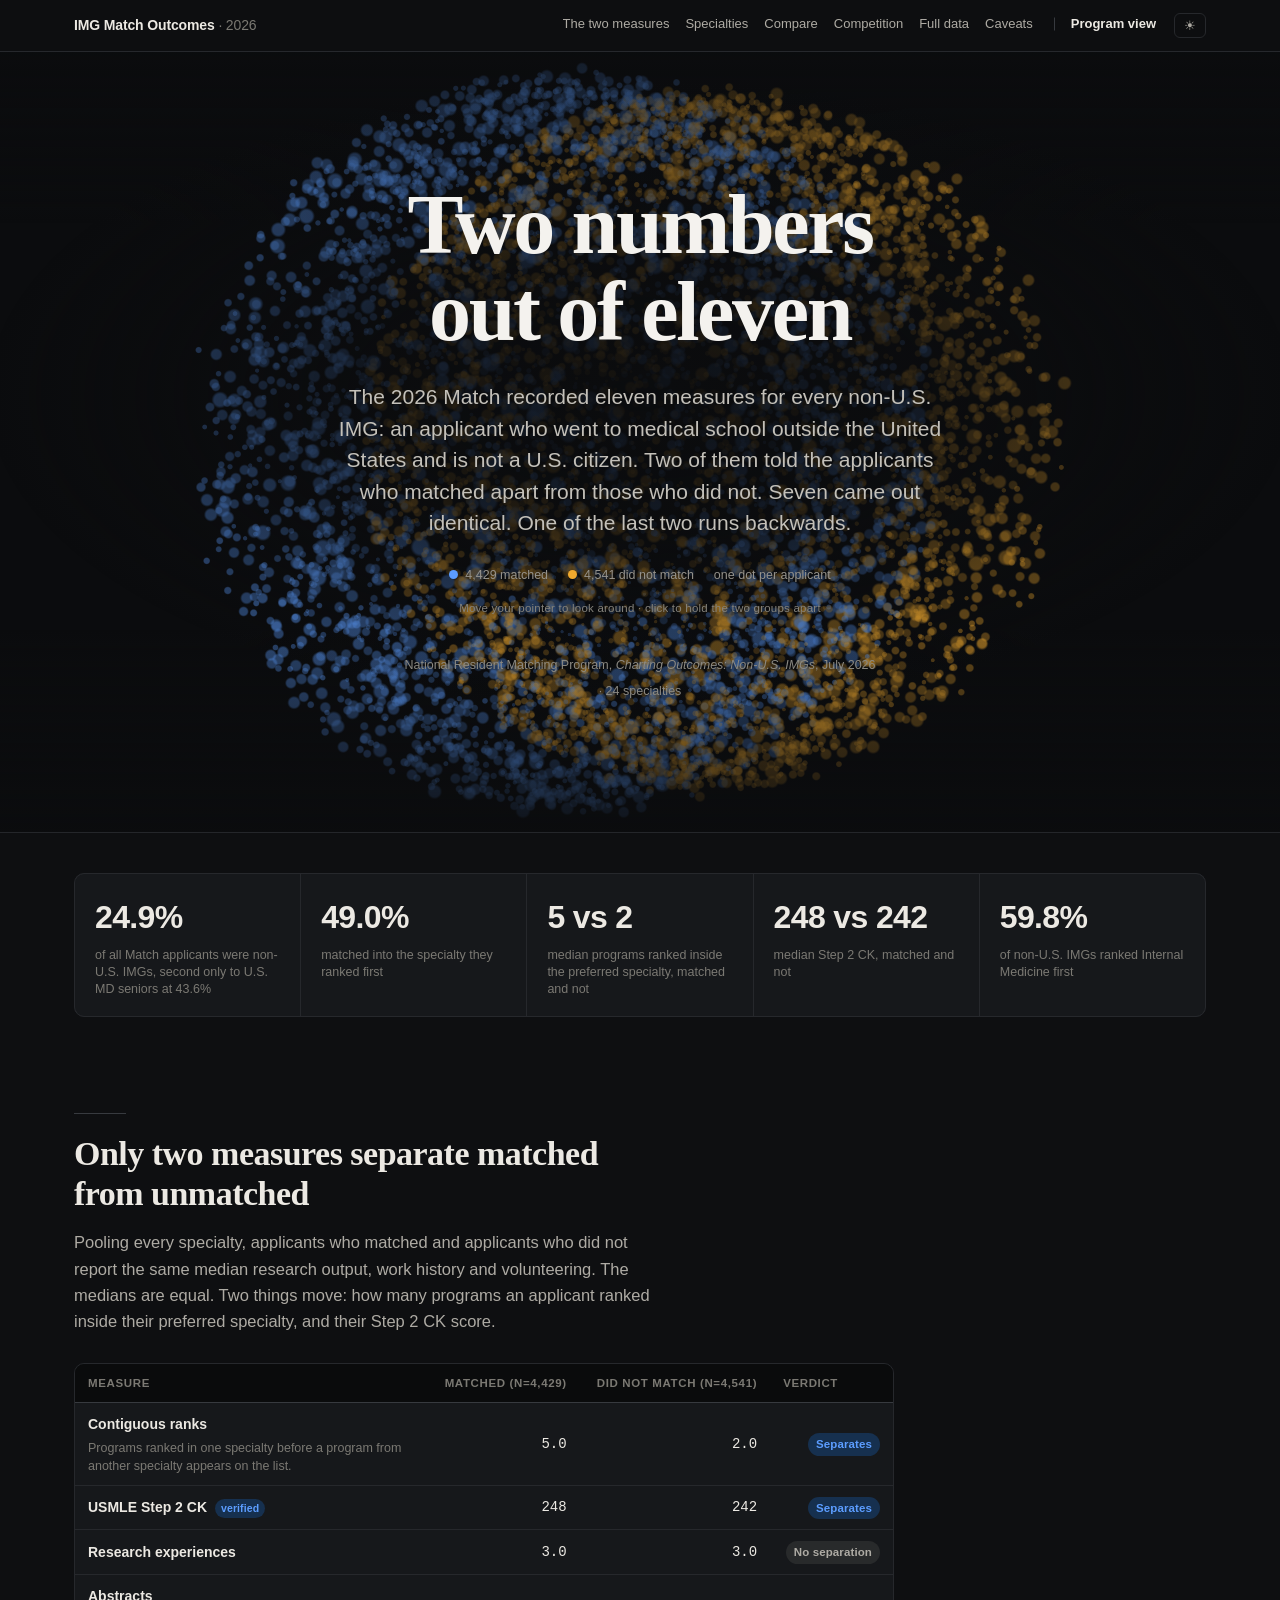
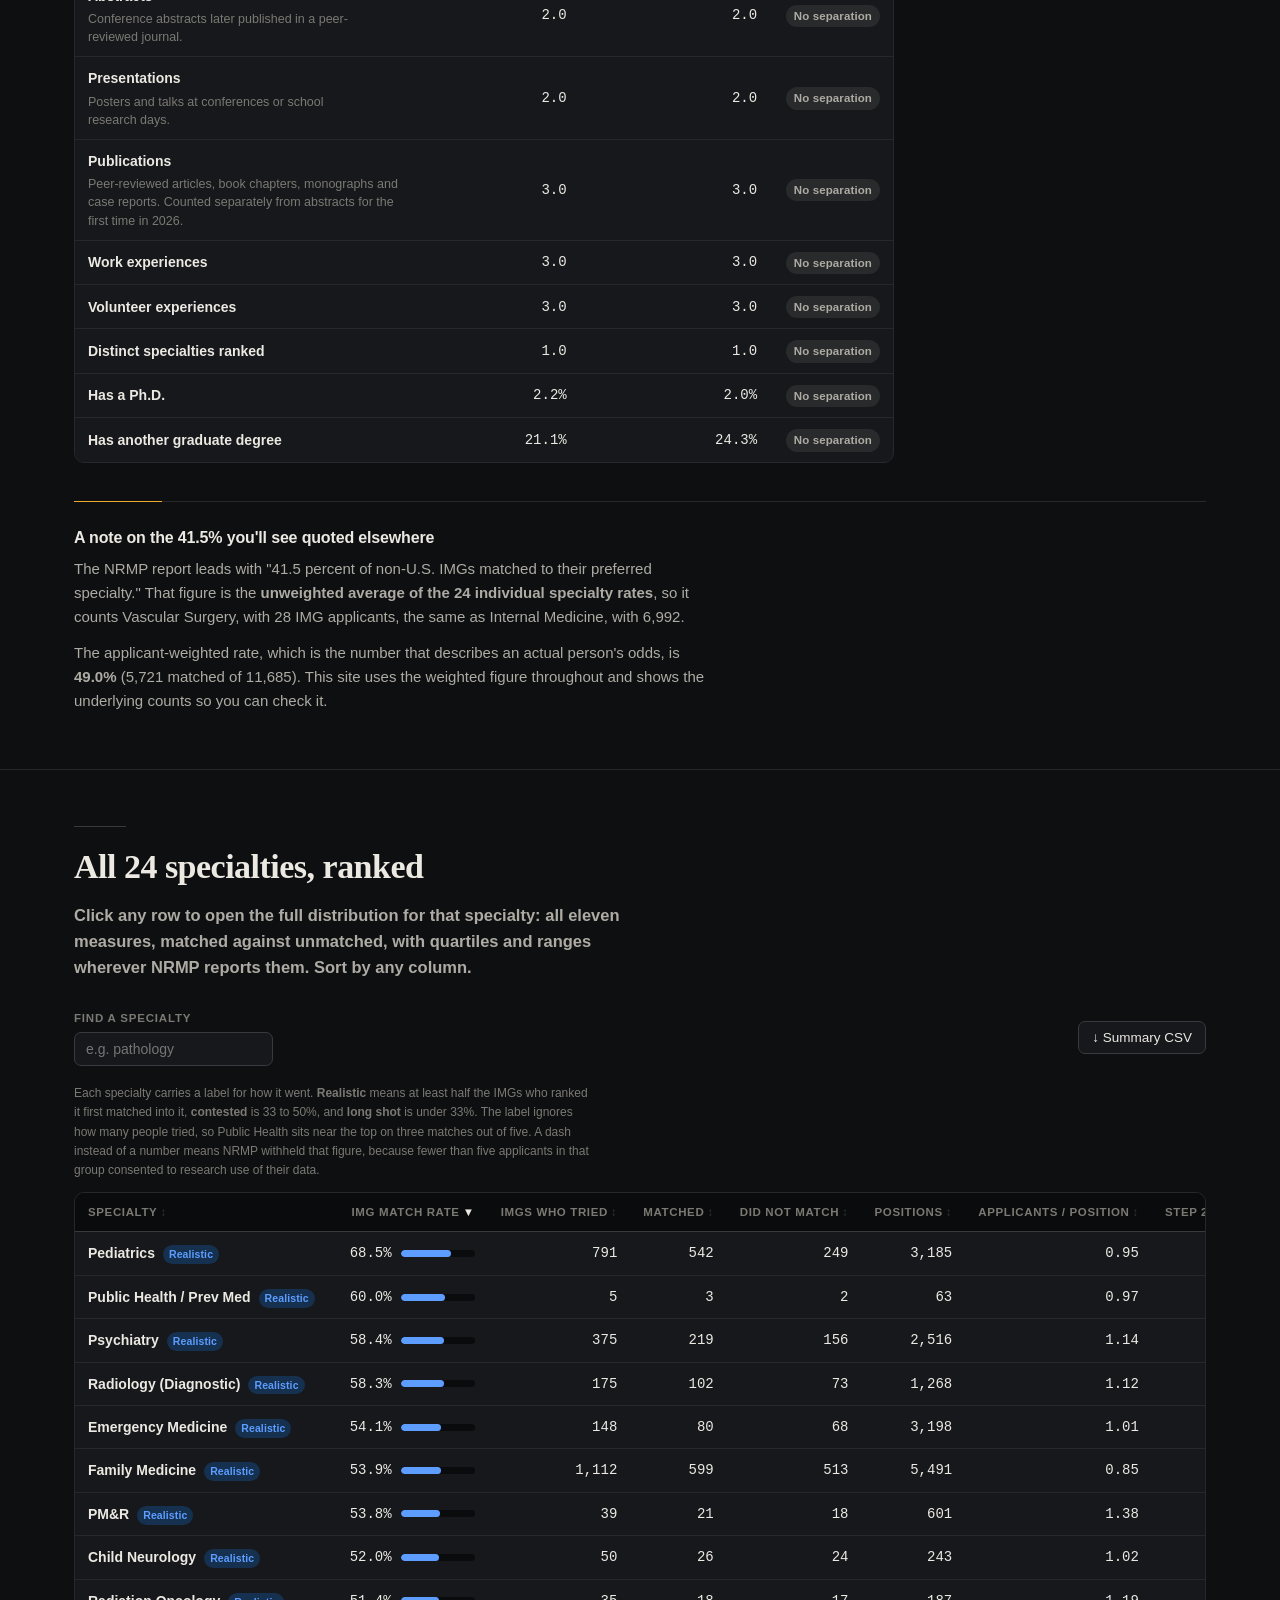
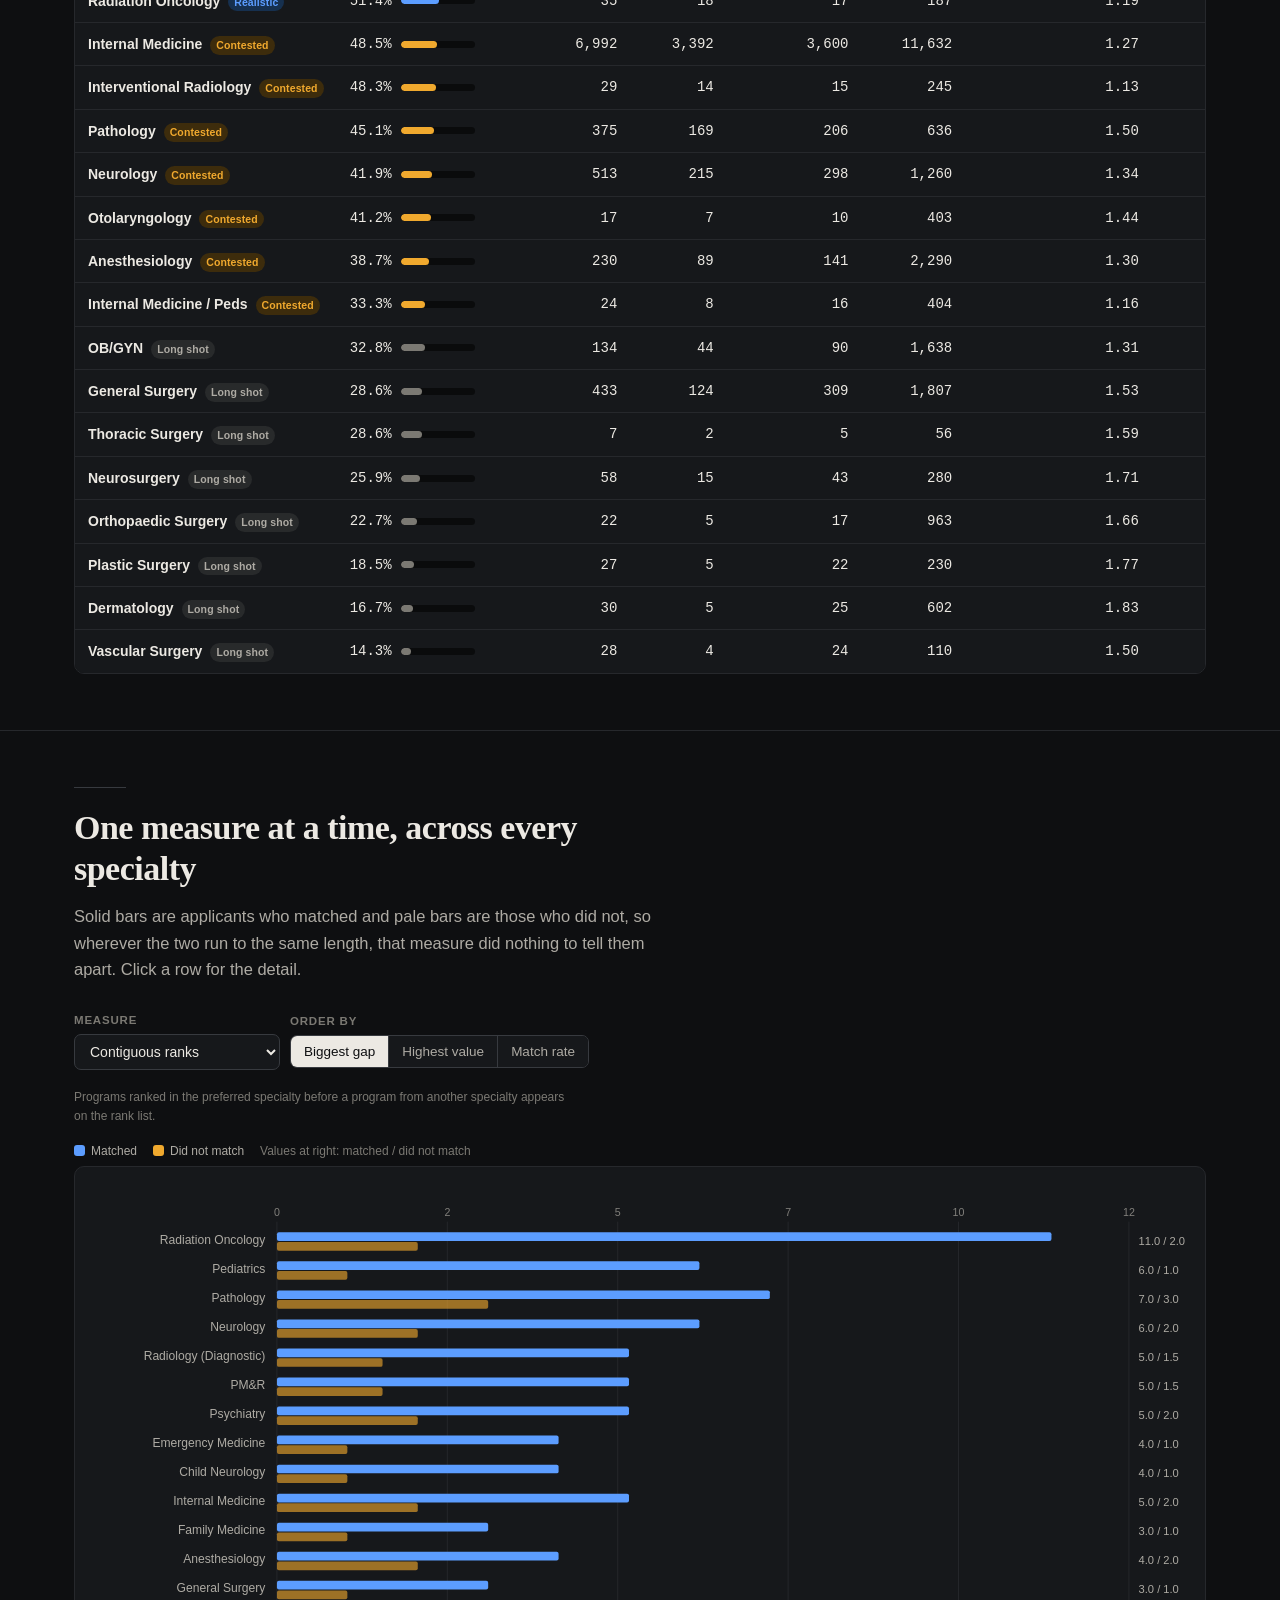
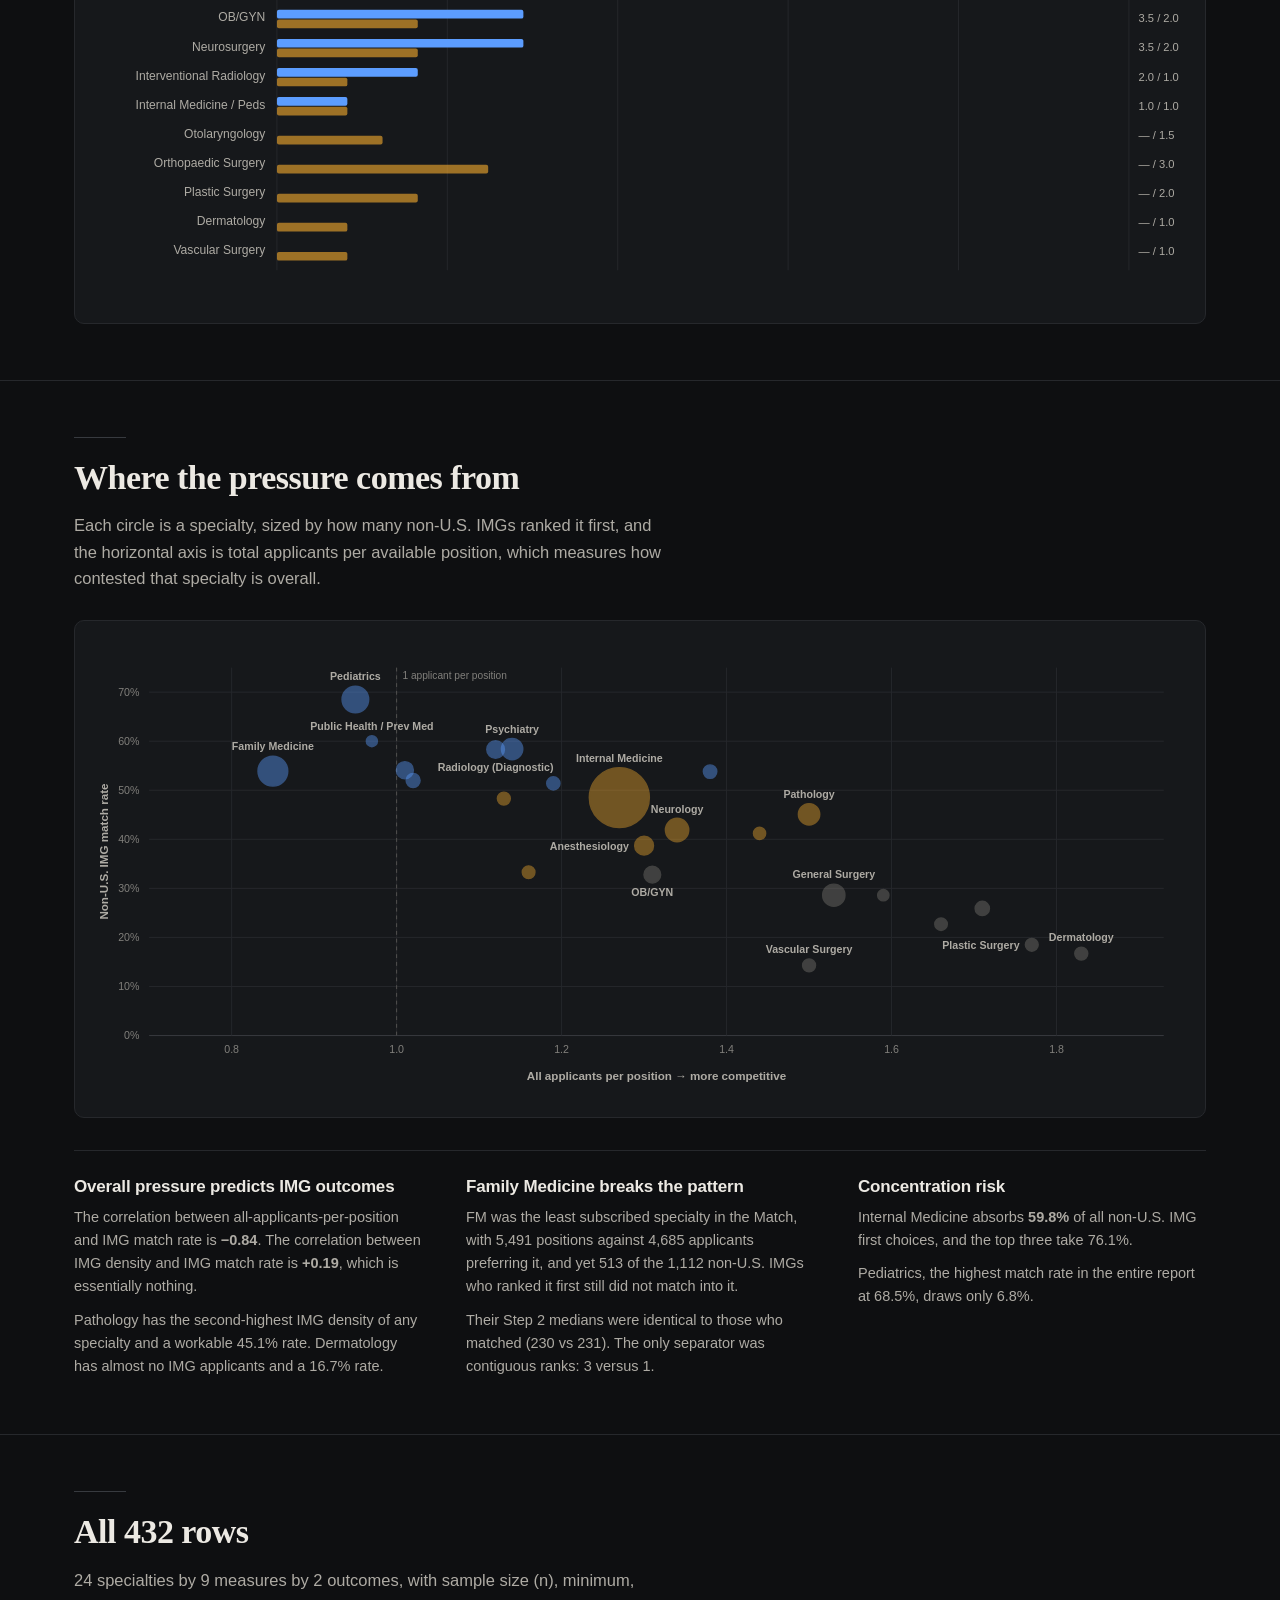
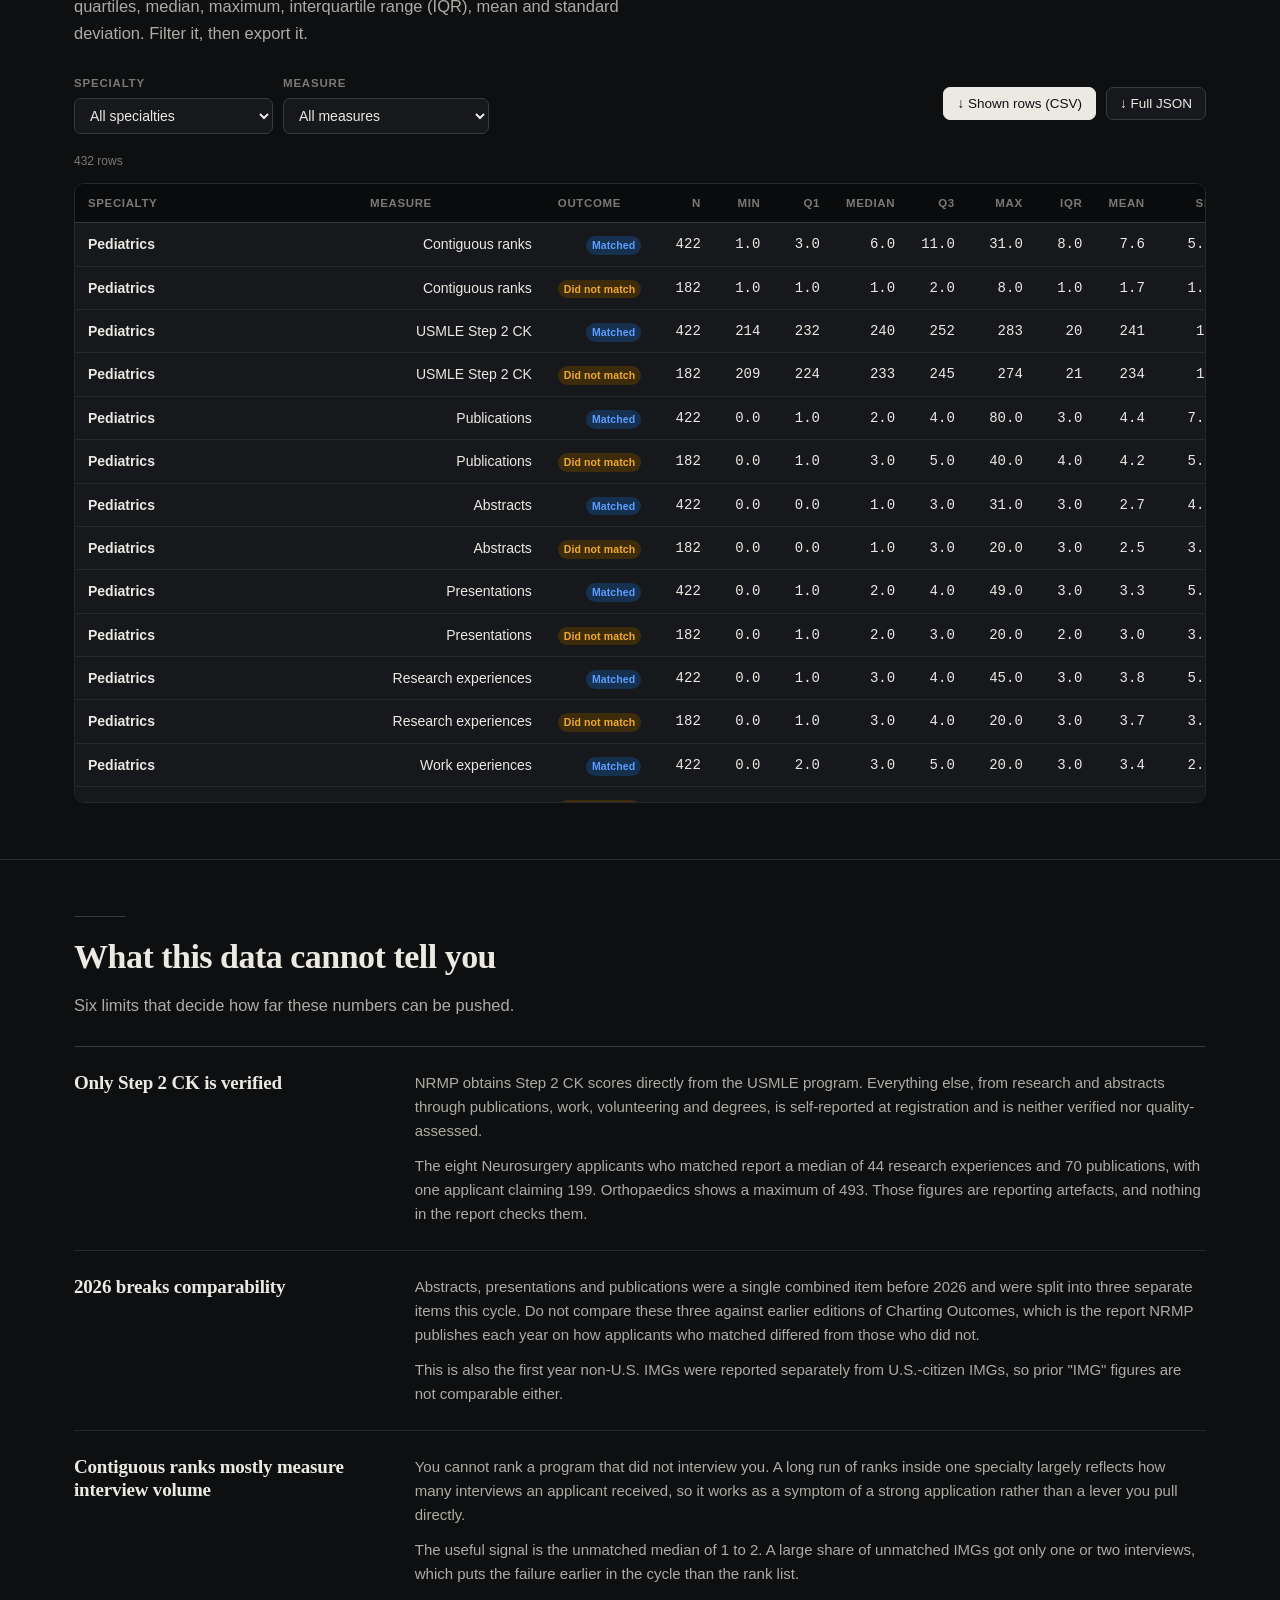
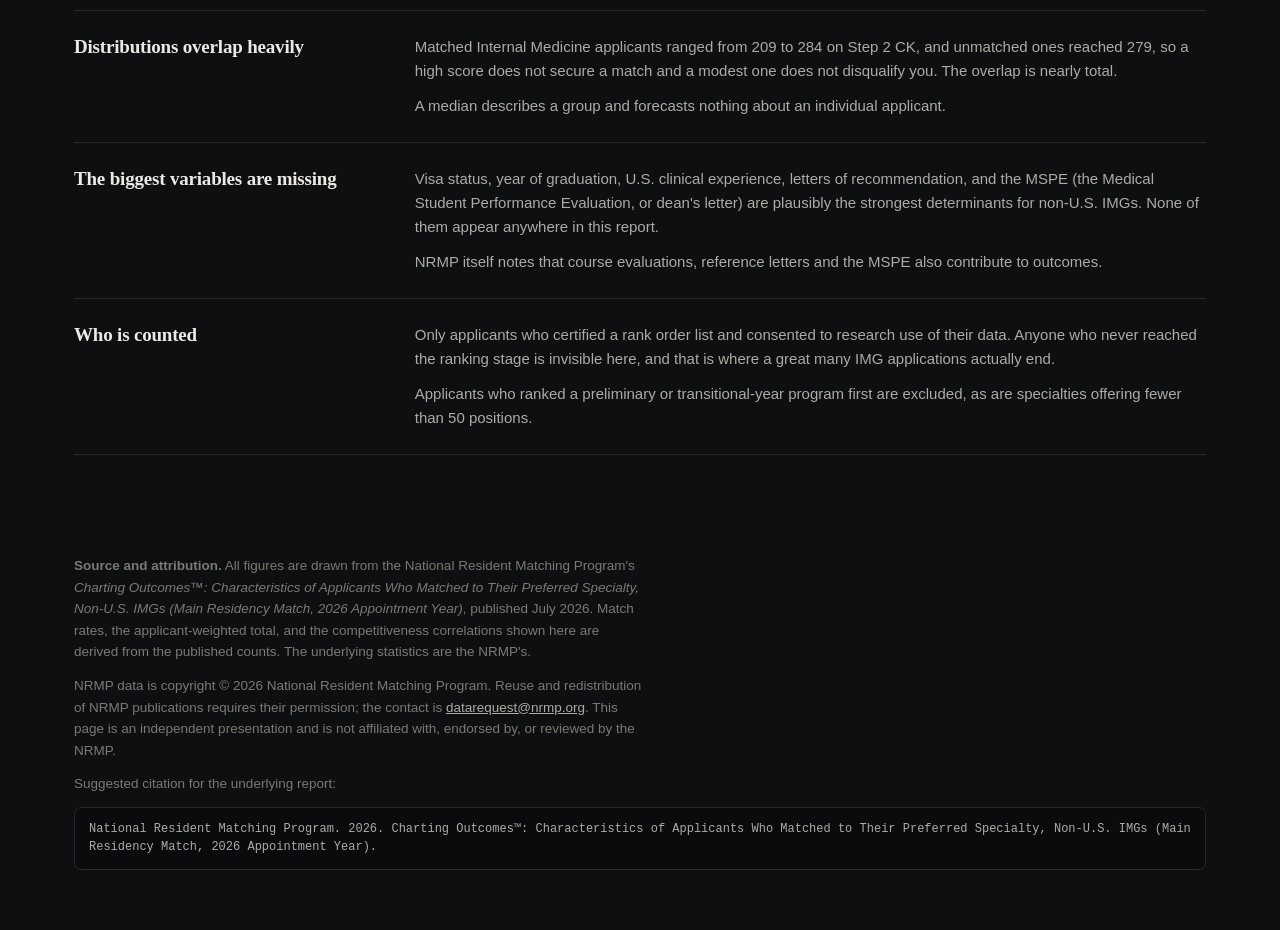
==== commit 0b2b90aa: "Gitacora saved 1 changed files" ====
--- a/index.html
+++ b/index.html
@@ -395,8 +395,8 @@
     <div class="shead">
       <h2>All 24 specialties, ranked</h2>
       <p>
-        Click any row to open the full distribution for that specialty: all eleven measures, matched
-        against unmatched, with quartiles and ranges wherever NRMP reports them. Sort by any column.
+        <strong>Click any row to open the full distribution for that specialty: all eleven measures, matched
+        against unmatched, with quartiles and ranges wherever NRMP reports them. Sort by any column.</strong>
       </p>
     </div>
 
@@ -419,7 +419,7 @@
 
     <div class="tablescroll">
       <table>
-        <caption class="vis-hidden">Non-U.S. IMG match outcomes by preferred specialty. Click a row for detail.</caption>
+        <caption class="vis-hidden">Non-U.S. IMG match outcomes by preferred specialty. <strong>Click a row for detail.</strong> </caption>
         <thead><tr id="specHead"></tr></thead>
         <tbody id="specBody"></tbody>
       </table>
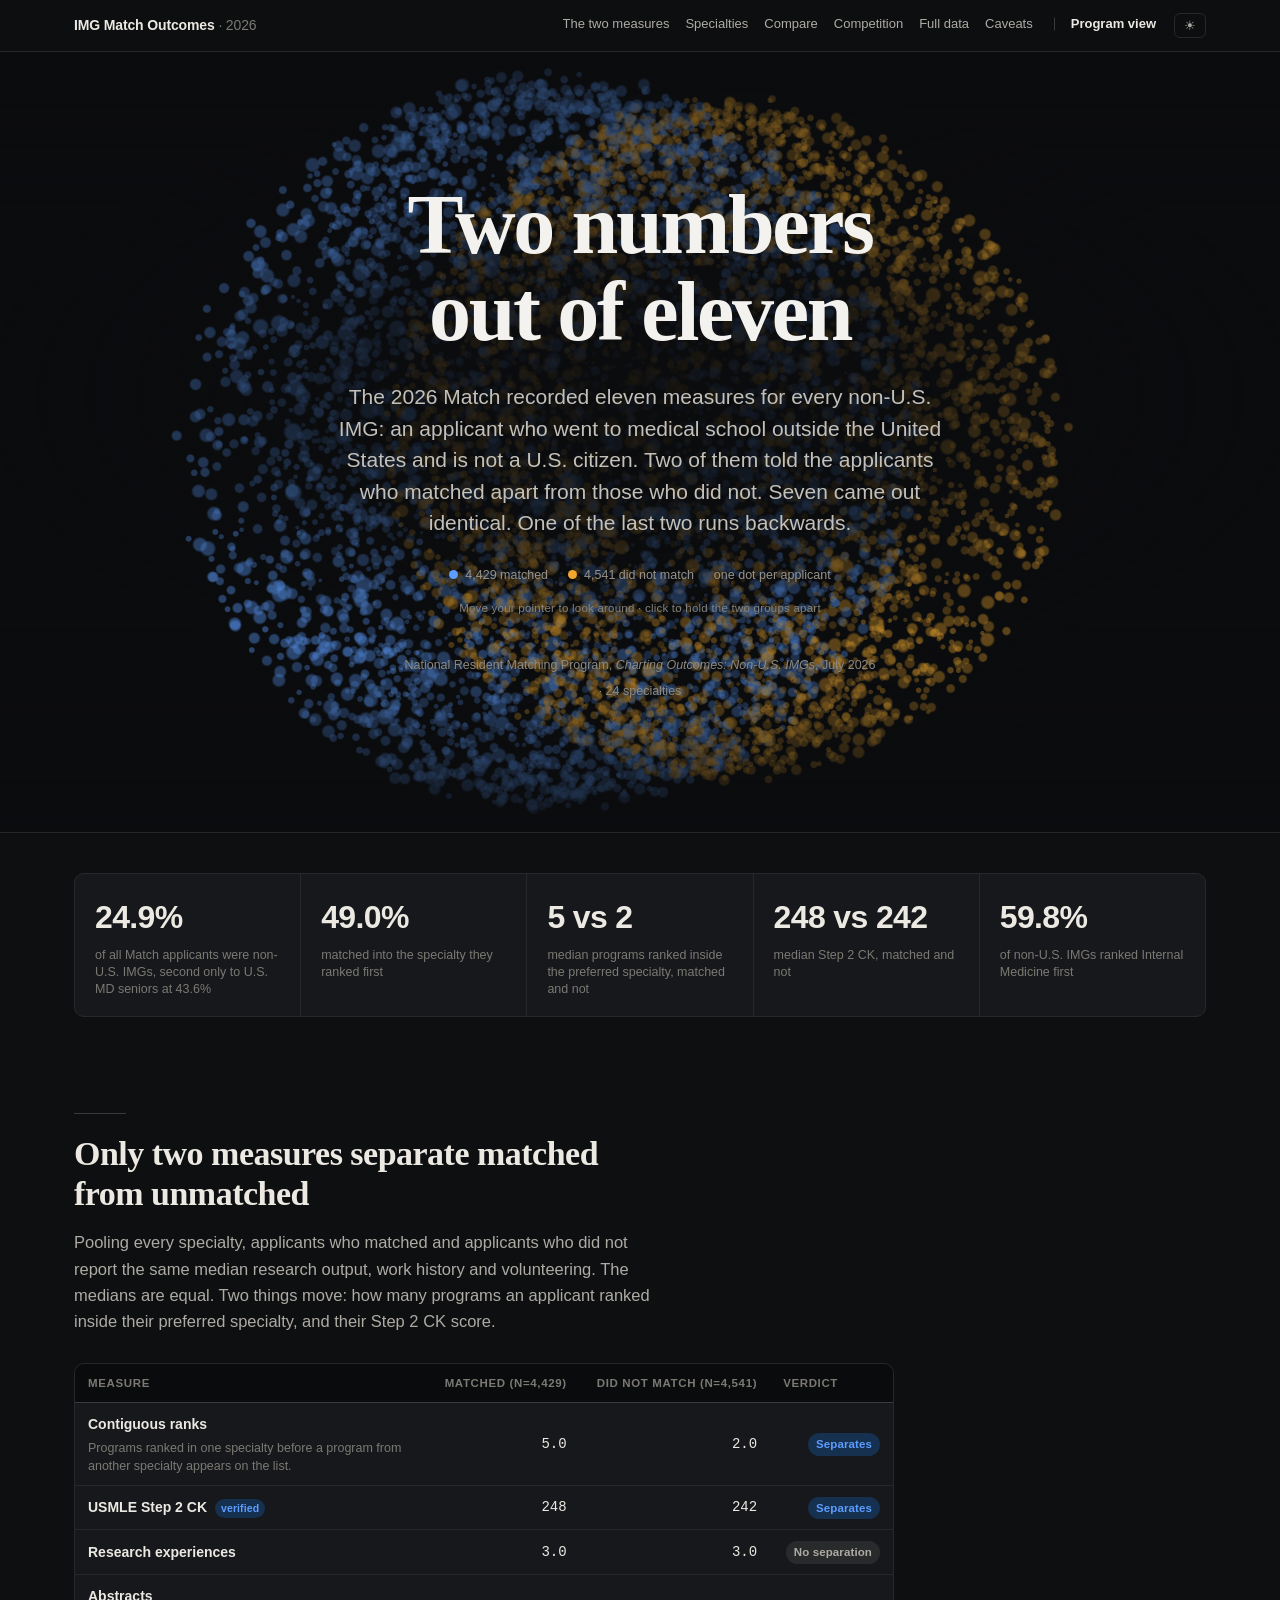
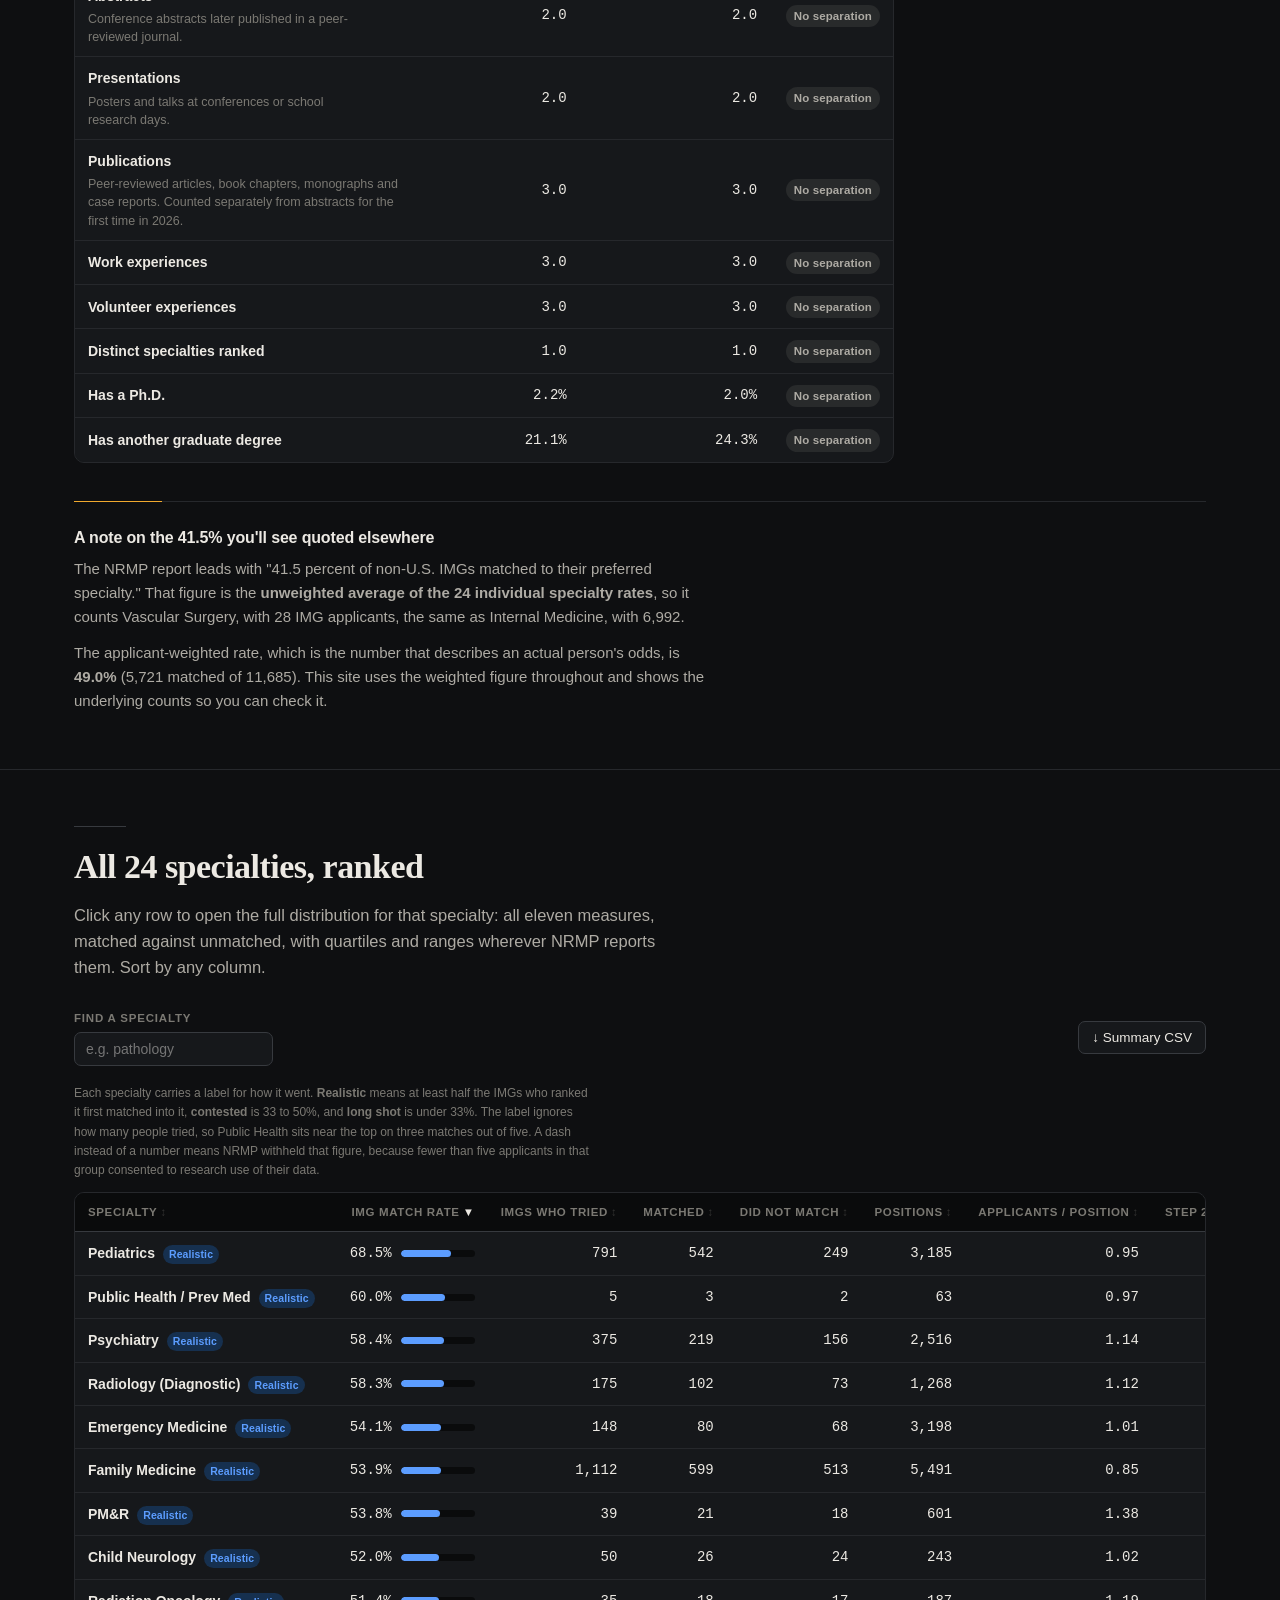
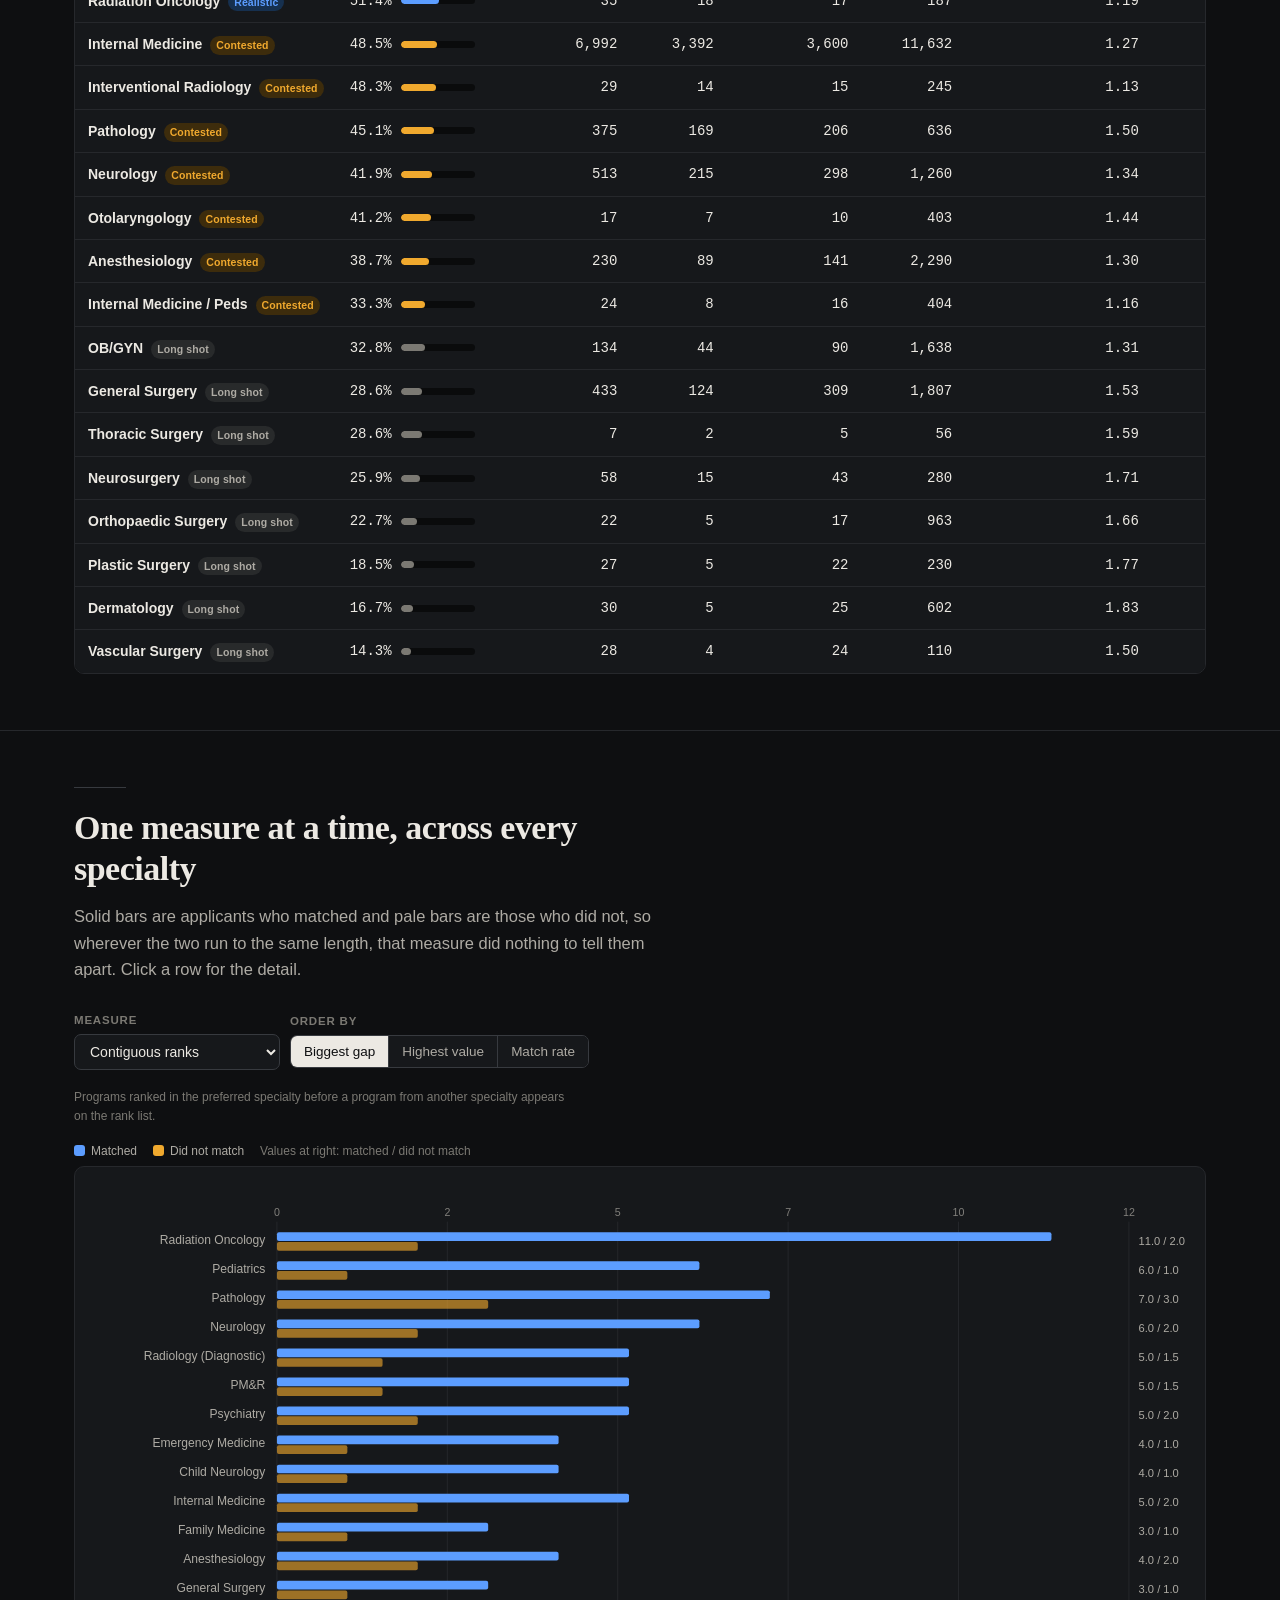
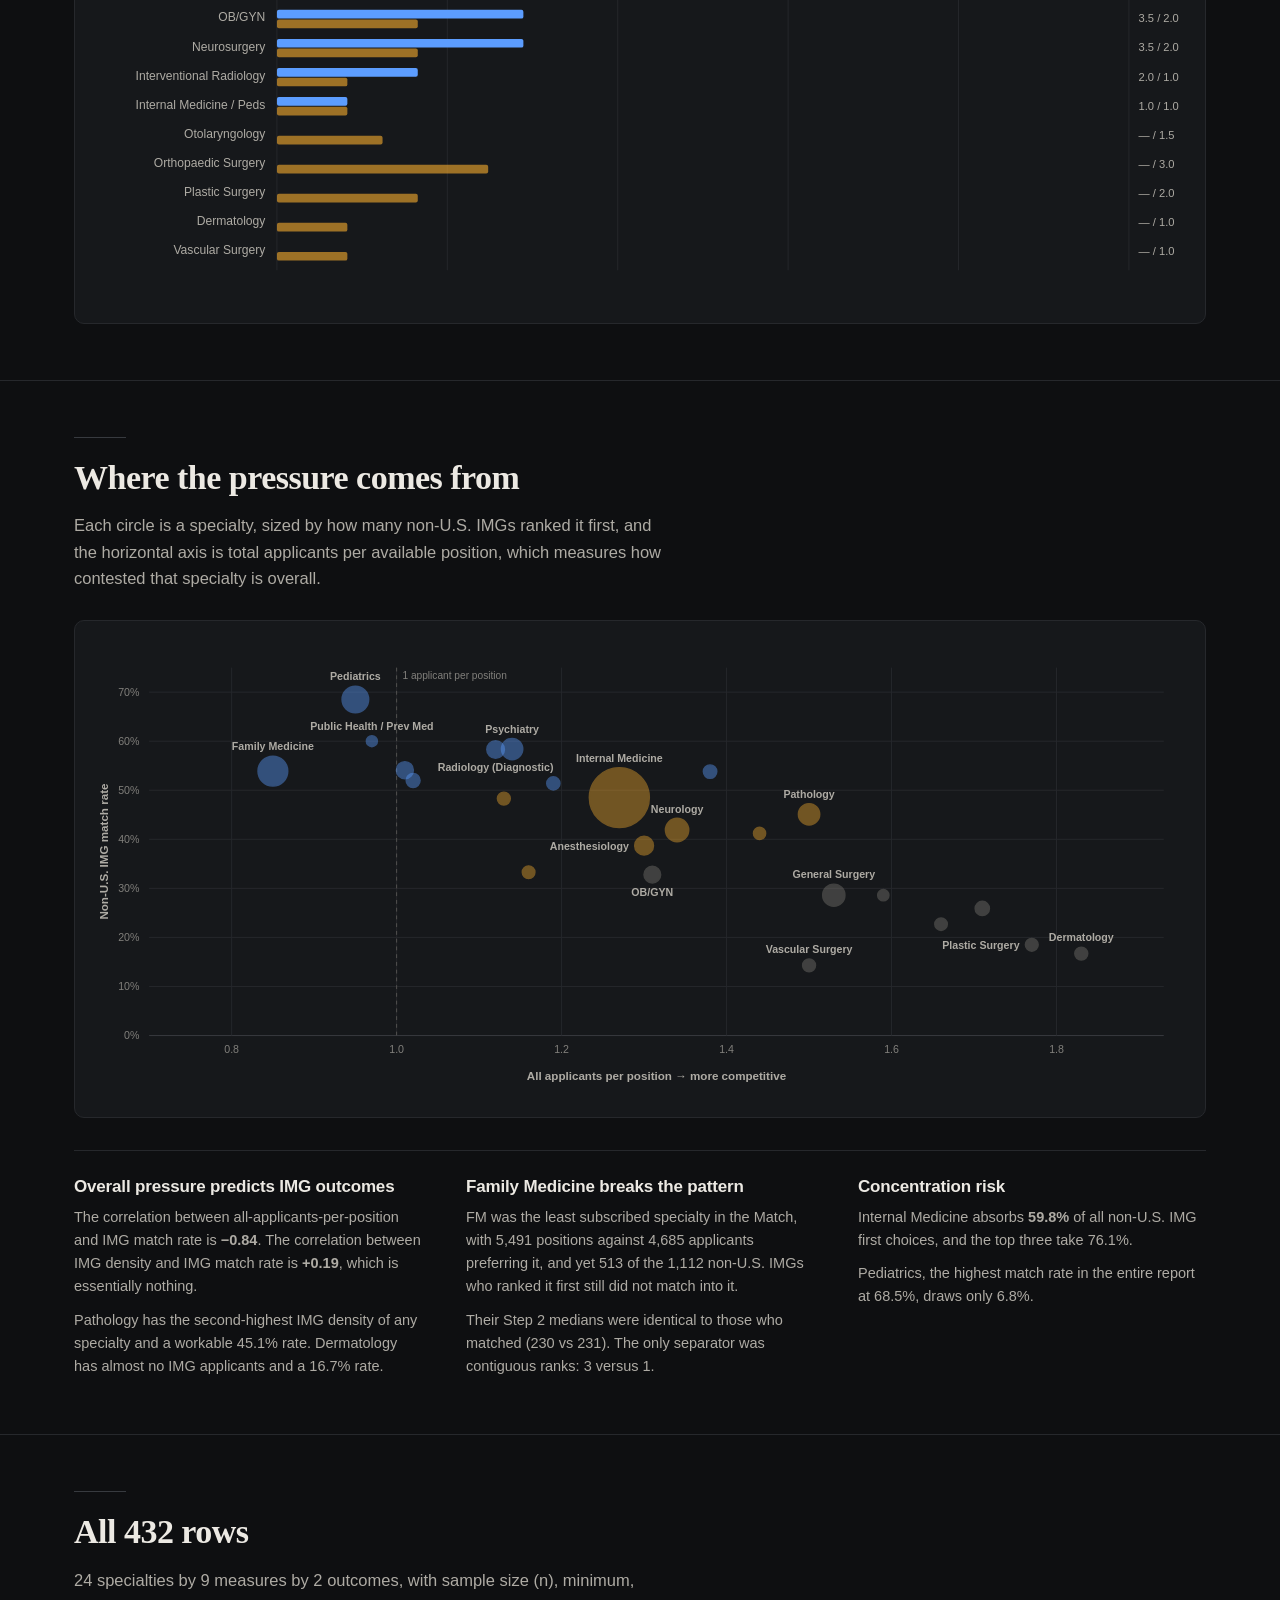
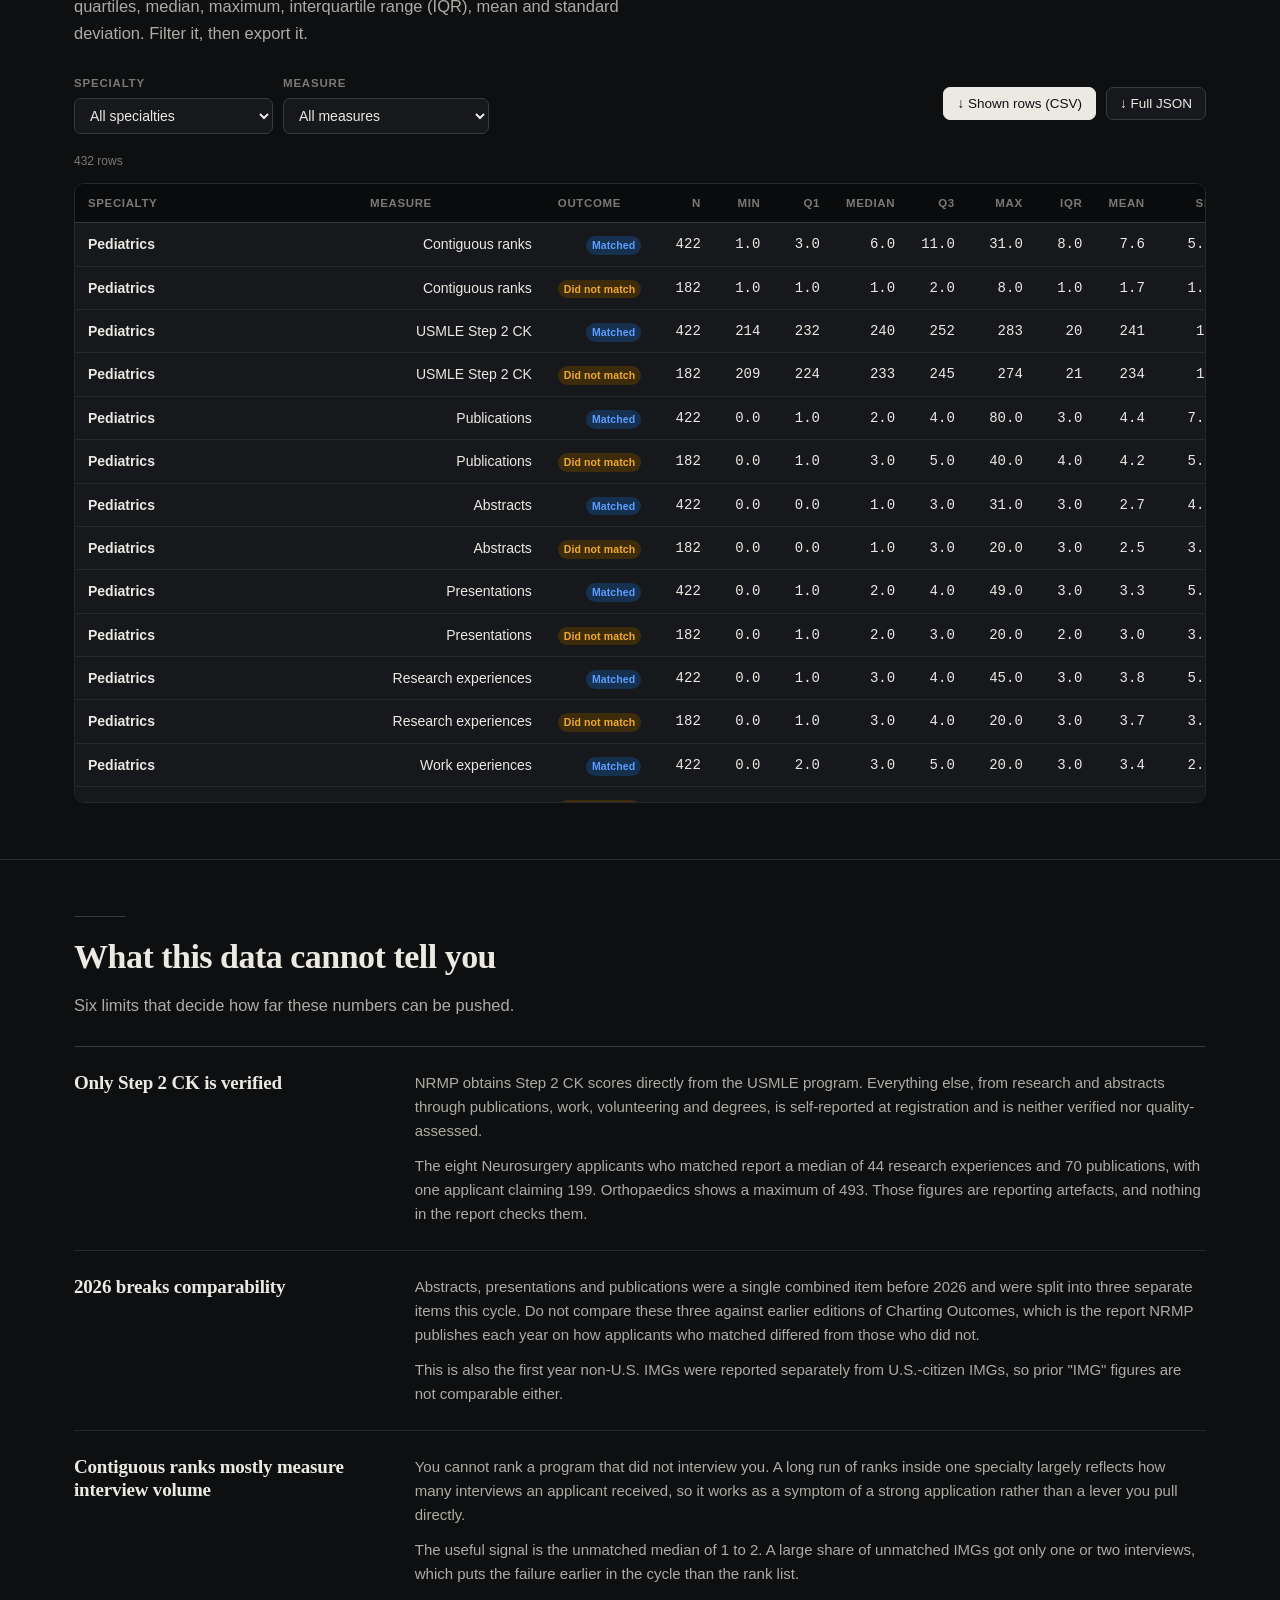
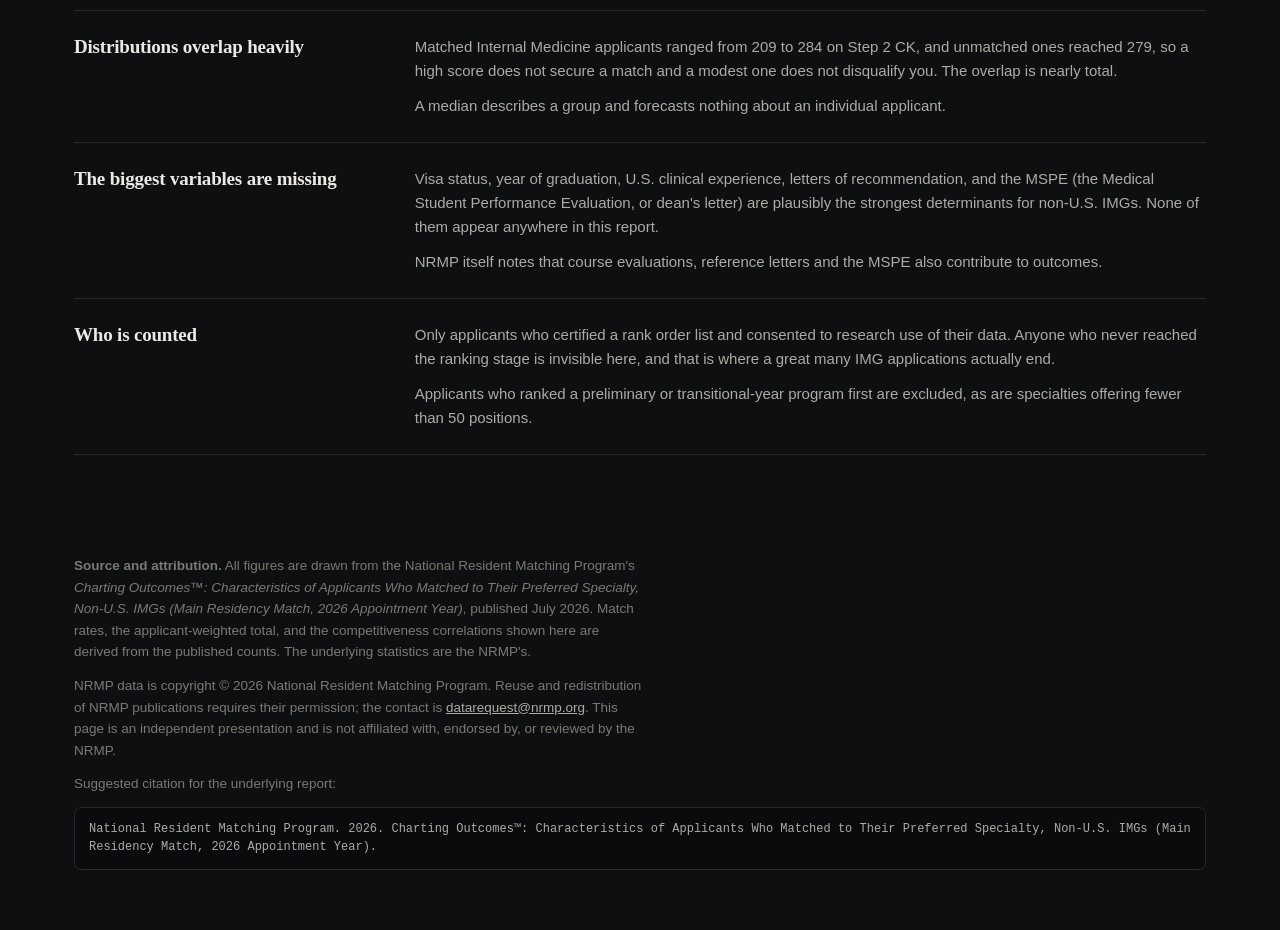
==== commit c99baed3: "Rebuild the OG card as the hero, in the fonts the site actually renders The card was set in Georgia " ====
--- a/index.html
+++ b/index.html
@@ -13,7 +13,7 @@
 <meta property="og:image" content="https://match.saieesh.dev/og-image.png">
 <meta property="og:image:width" content="1200">
 <meta property="og:image:height" content="630">
-<meta property="og:image:alt" content="Two dot plots showing the measures that separated matched from unmatched non-U.S. IMGs: programs ranked in-specialty, 5 versus 2, and USMLE Step 2 CK, 248 versus 242. Seven further measures, including research, publications and abstracts, are listed as identical in both groups.">
+<meta property="og:image:alt" content="The site's title card. A field of 8,970 dots, one per consented applicant, pulled into two masses: 4,429 blue for the applicants who matched and 4,541 amber for those who did not. The headline reads, Two numbers out of eleven.">
 <meta name="twitter:card" content="summary_large_image">
 <meta name="twitter:title" content="Two numbers out of eleven">
 <meta name="twitter:description" content="Every non-U.S. IMG in the 2026 Match, by preferred specialty. Two measures separated those who matched from those who did not.">
@@ -395,8 +395,8 @@
     <div class="shead">
       <h2>All 24 specialties, ranked</h2>
       <p>
-        <strong>Click any row to open the full distribution for that specialty: all eleven measures, matched
-        against unmatched, with quartiles and ranges wherever NRMP reports them. Sort by any column.</strong>
+        Click any row to open the full distribution for that specialty: all eleven measures, matched
+        against unmatched, with quartiles and ranges wherever NRMP reports them. Sort by any column.
       </p>
     </div>
 
@@ -419,7 +419,7 @@
 
     <div class="tablescroll">
       <table>
-        <caption class="vis-hidden">Non-U.S. IMG match outcomes by preferred specialty. <strong>Click a row for detail.</strong> </caption>
+        <caption class="vis-hidden">Non-U.S. IMG match outcomes by preferred specialty. Click a row for detail.</caption>
         <thead><tr id="specHead"></tr></thead>
         <tbody id="specBody"></tbody>
       </table>
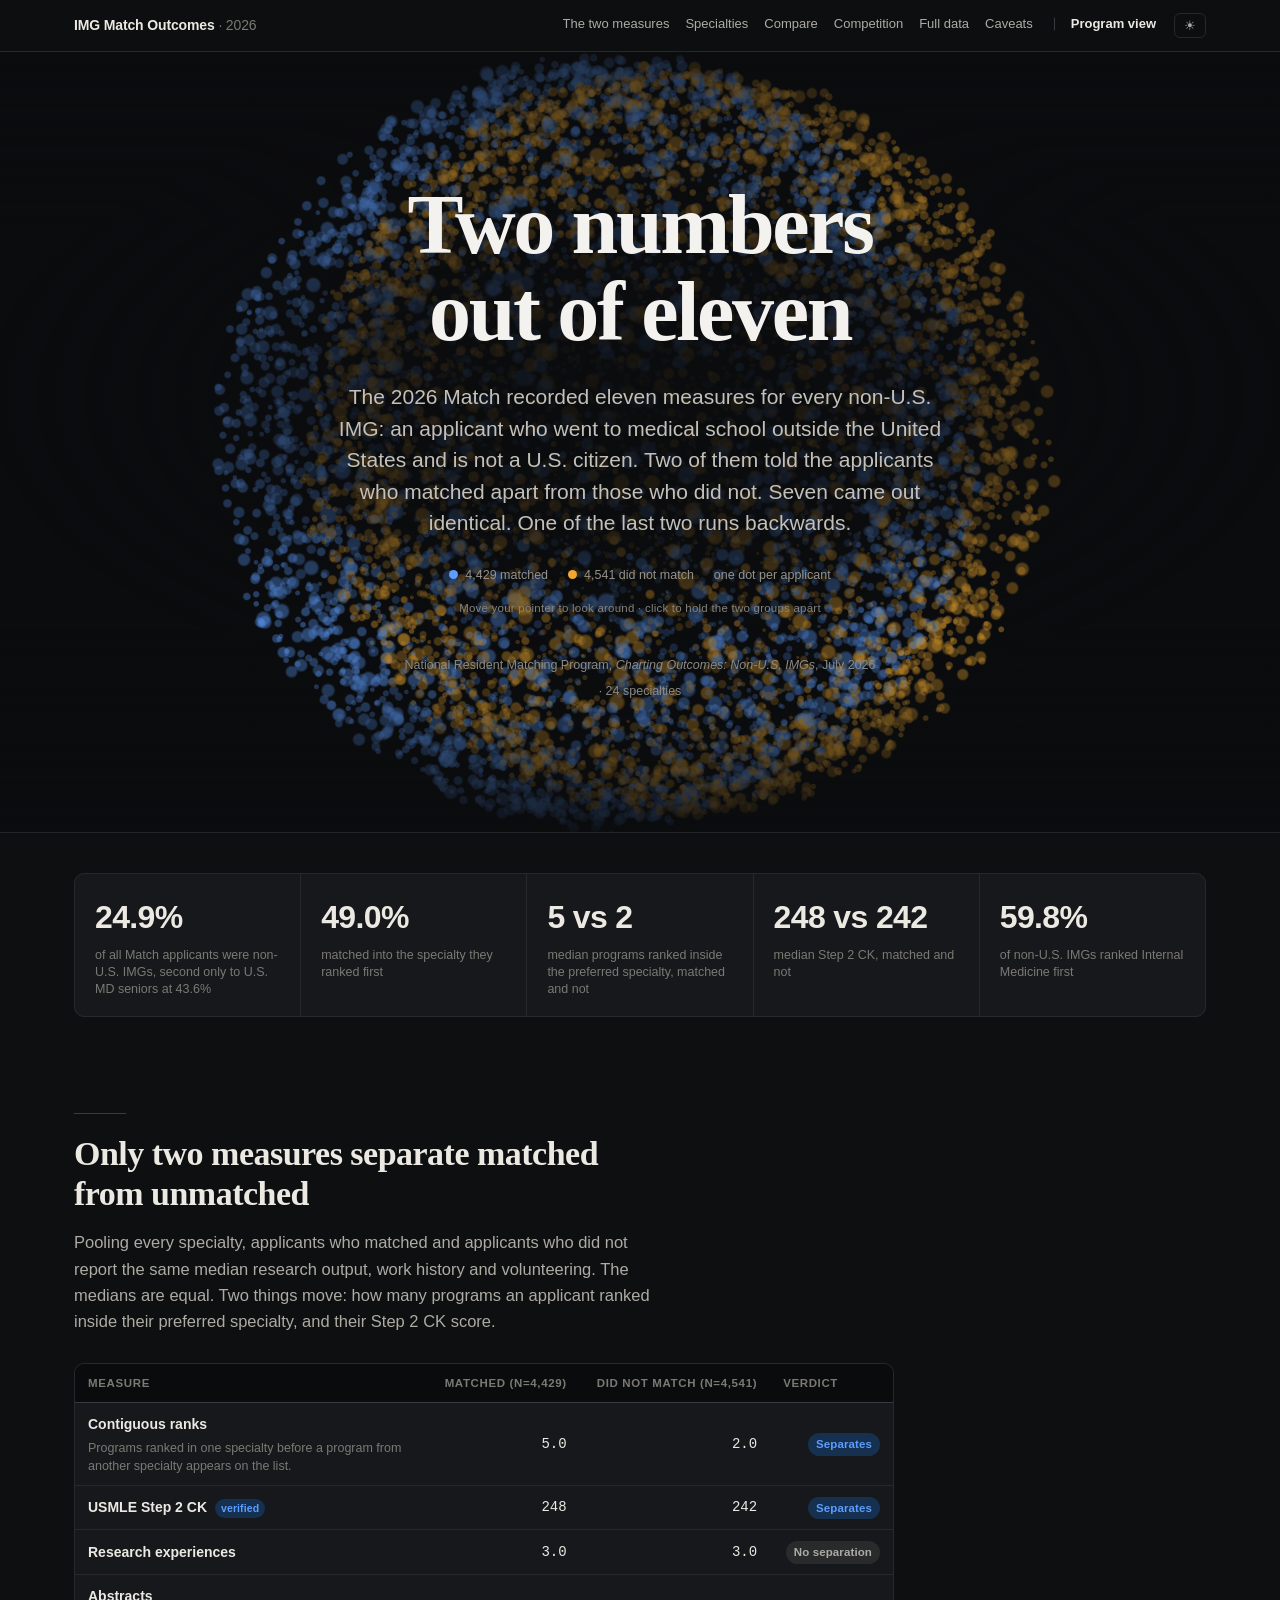
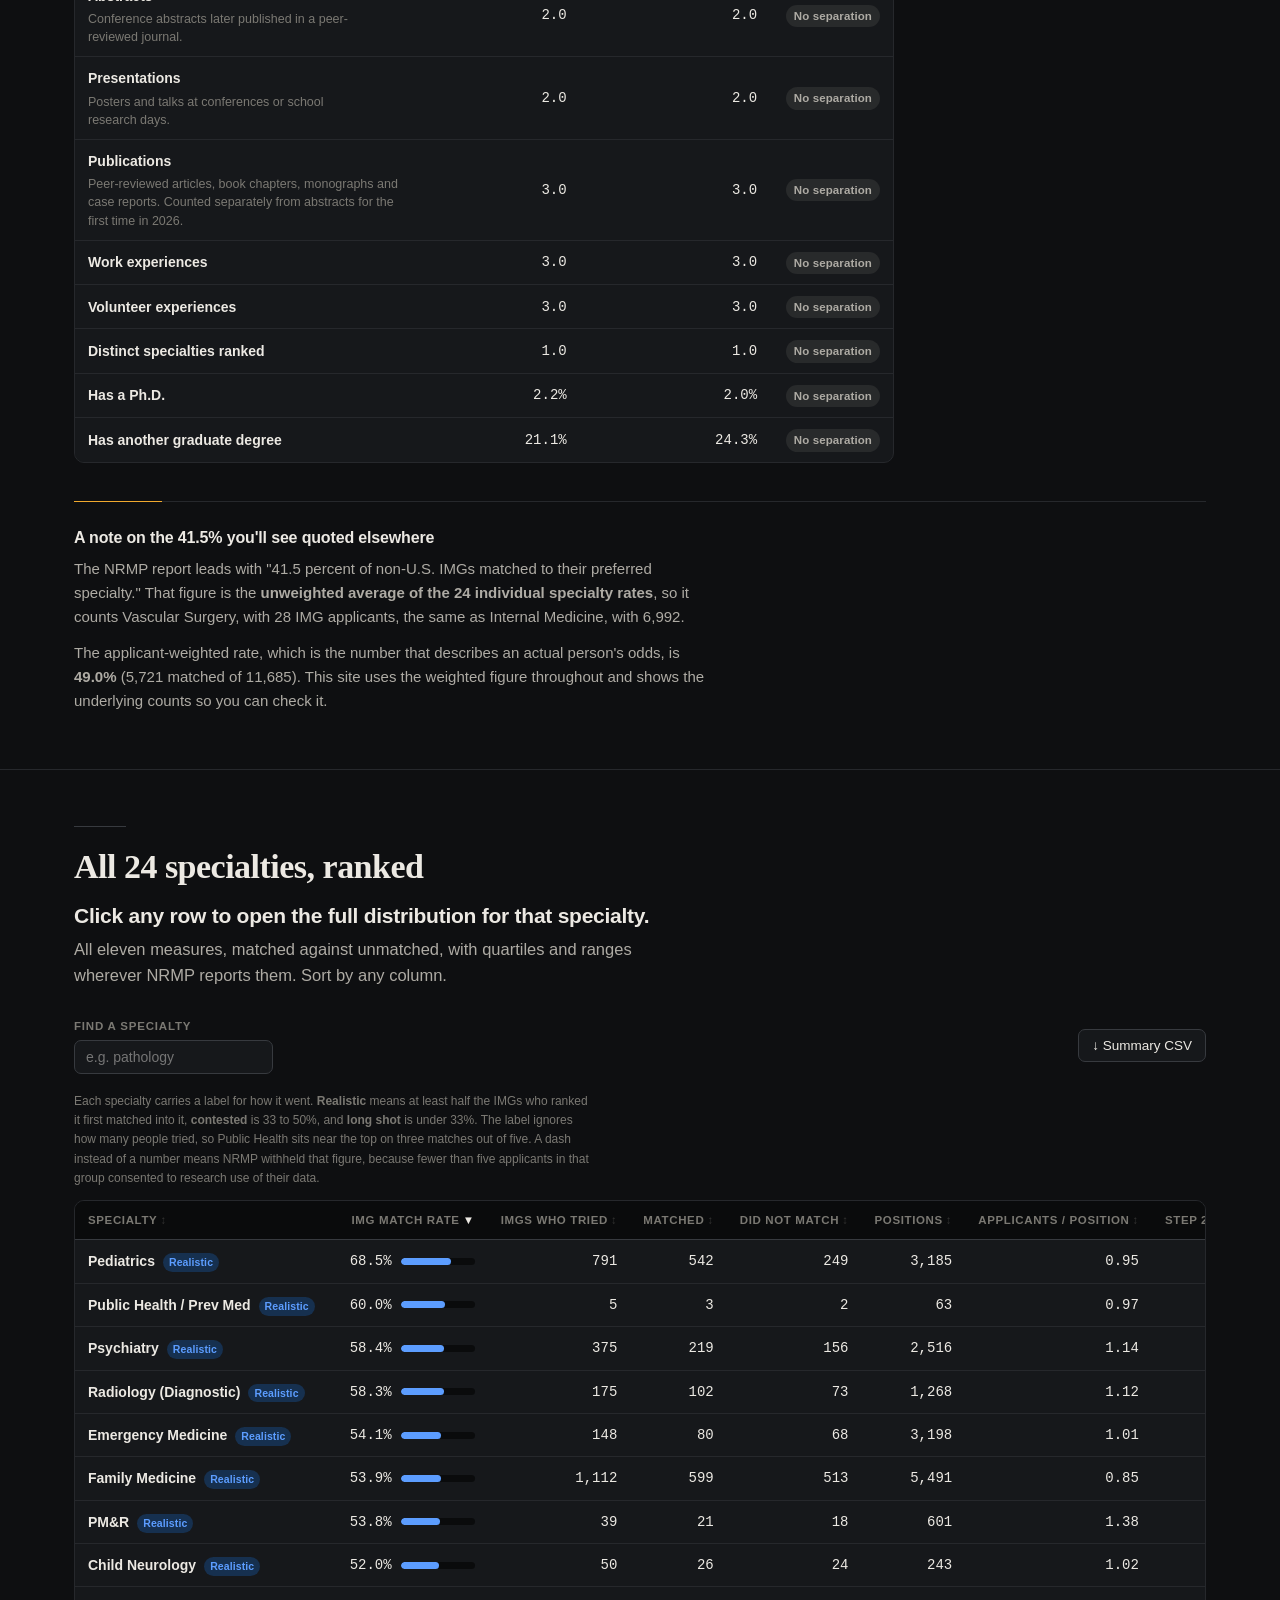
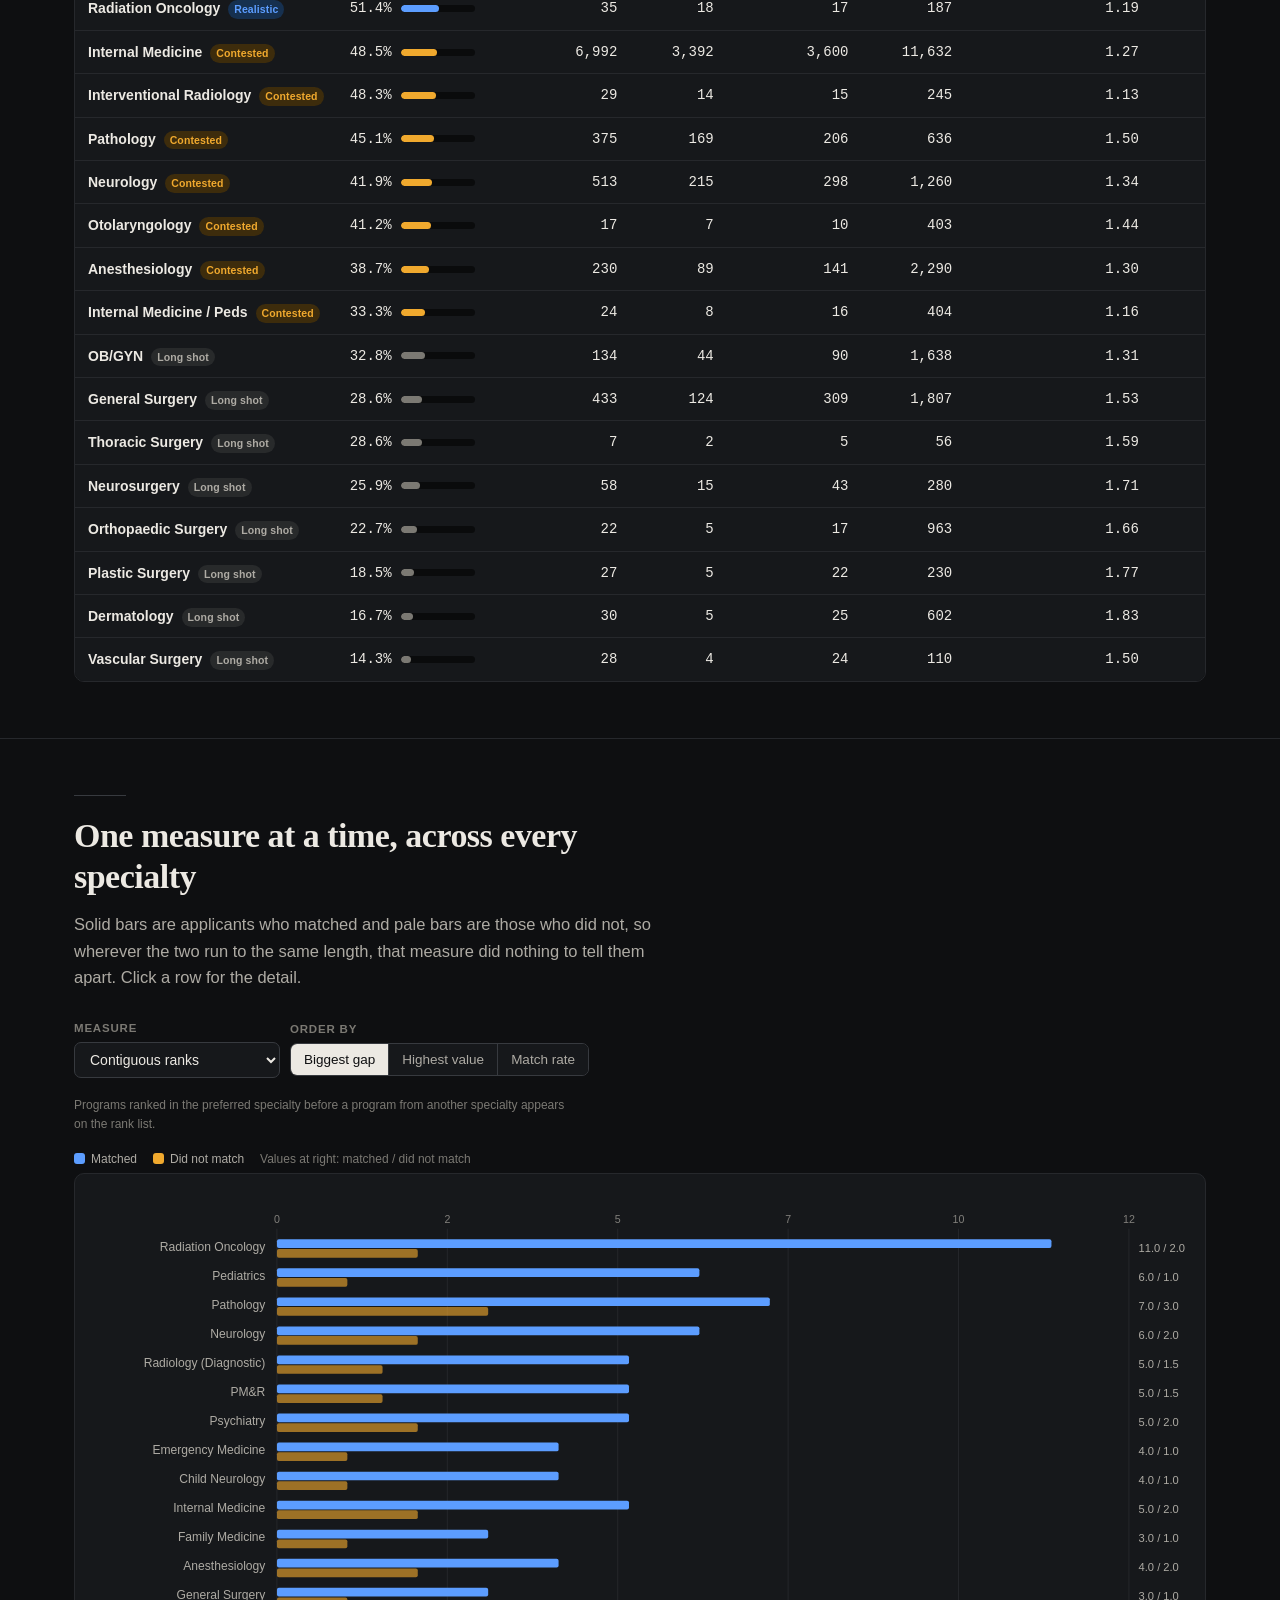
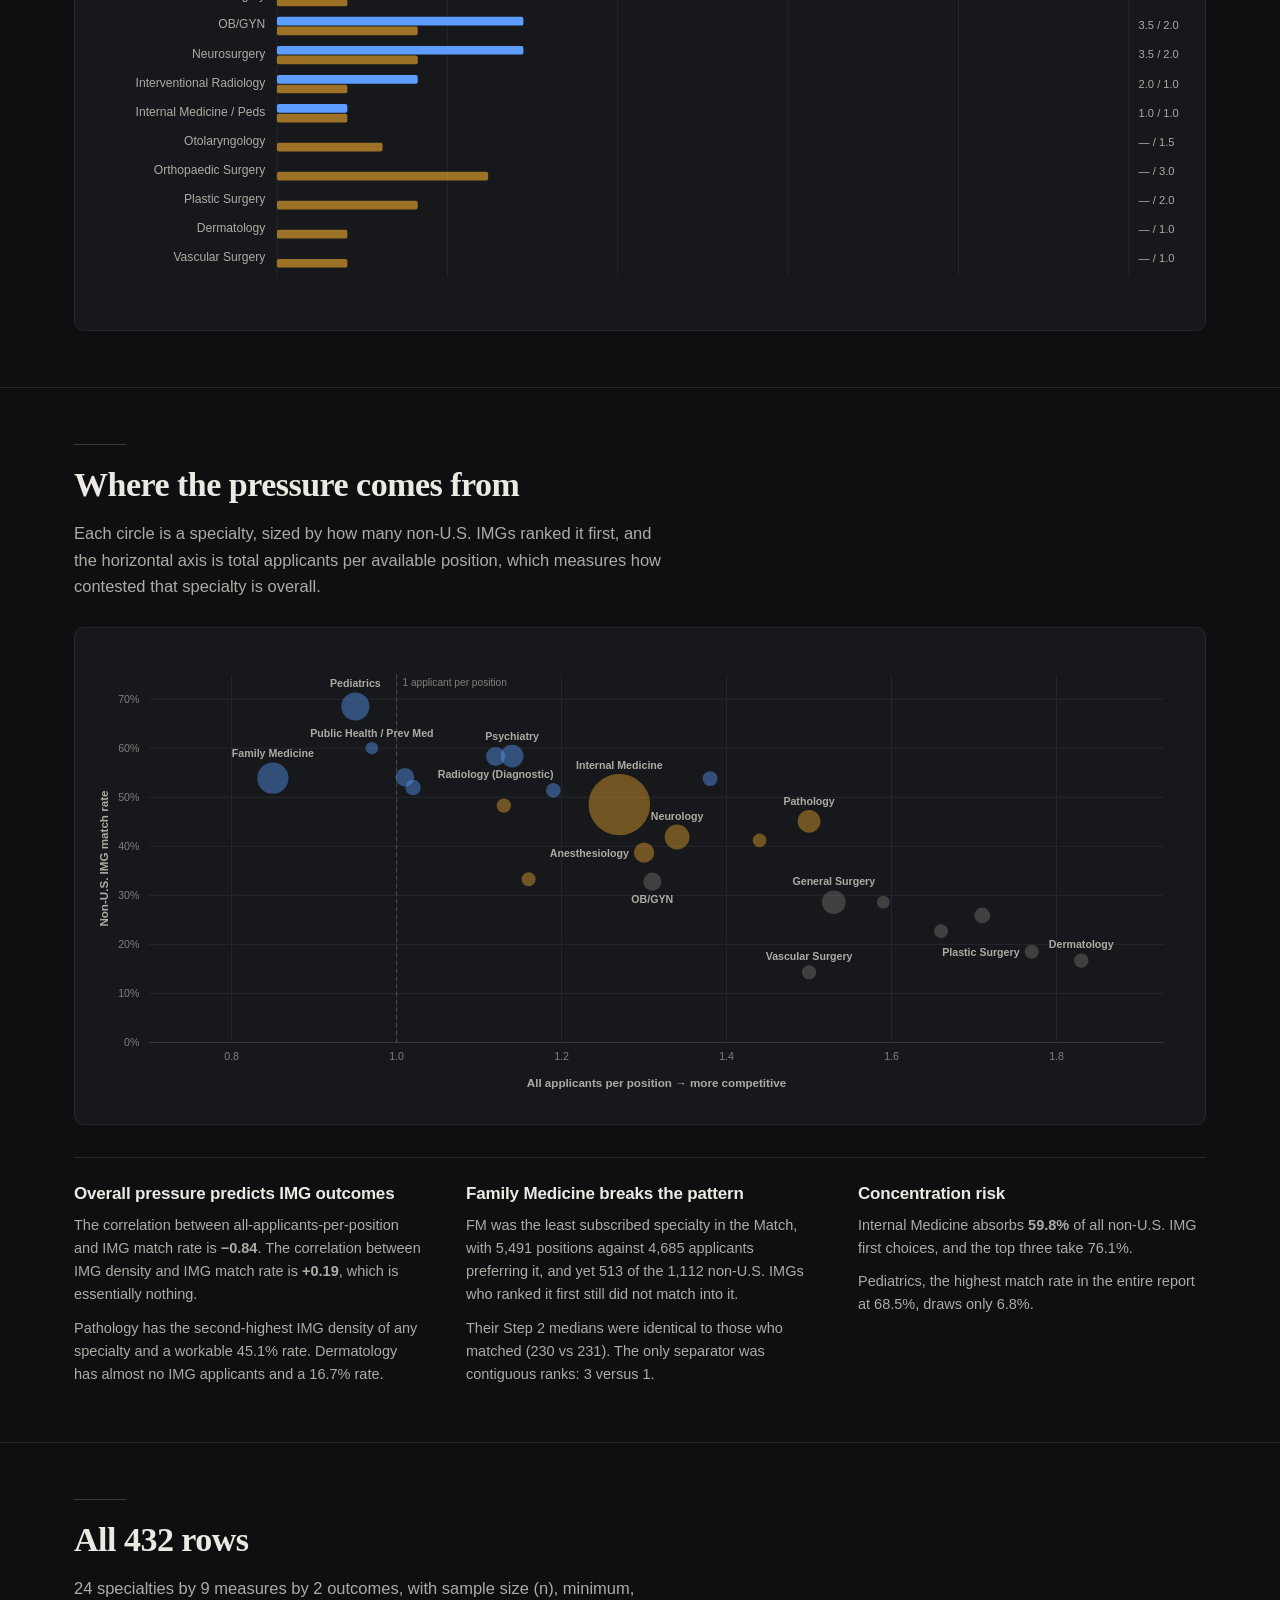
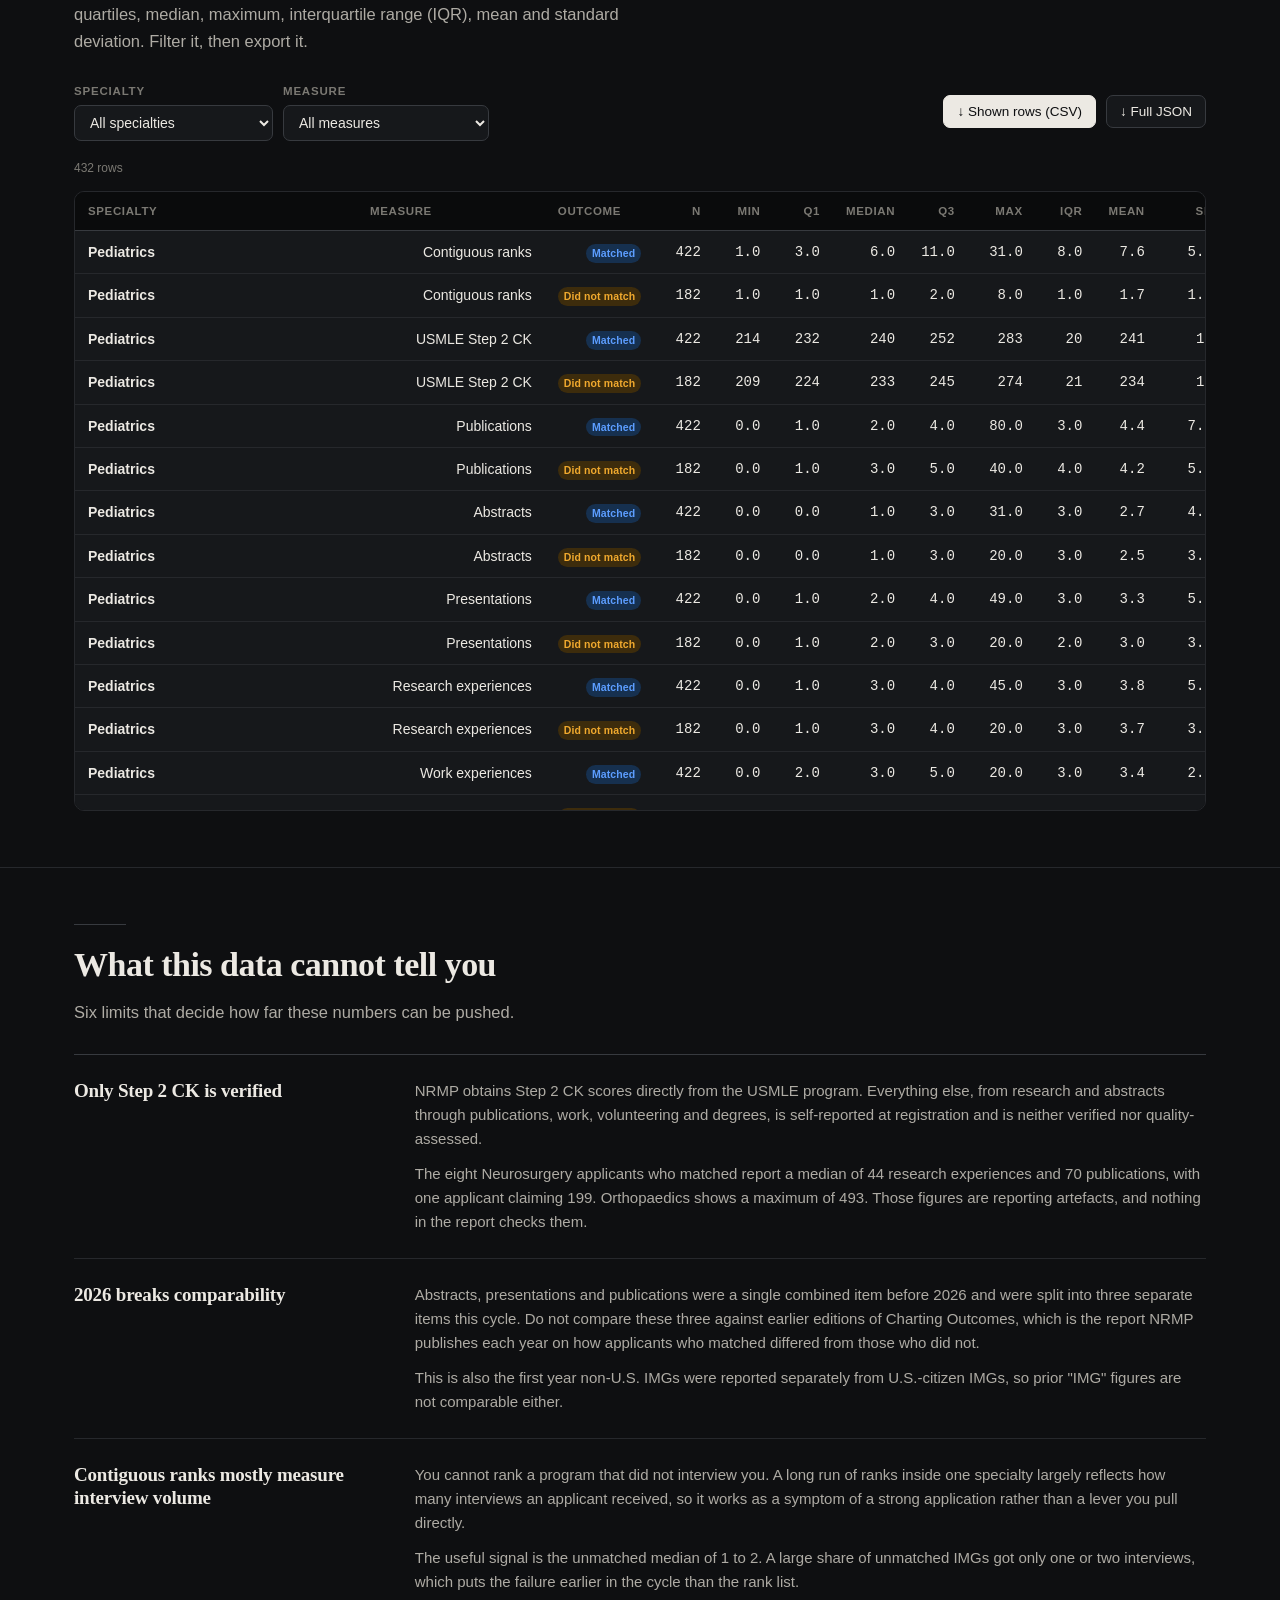
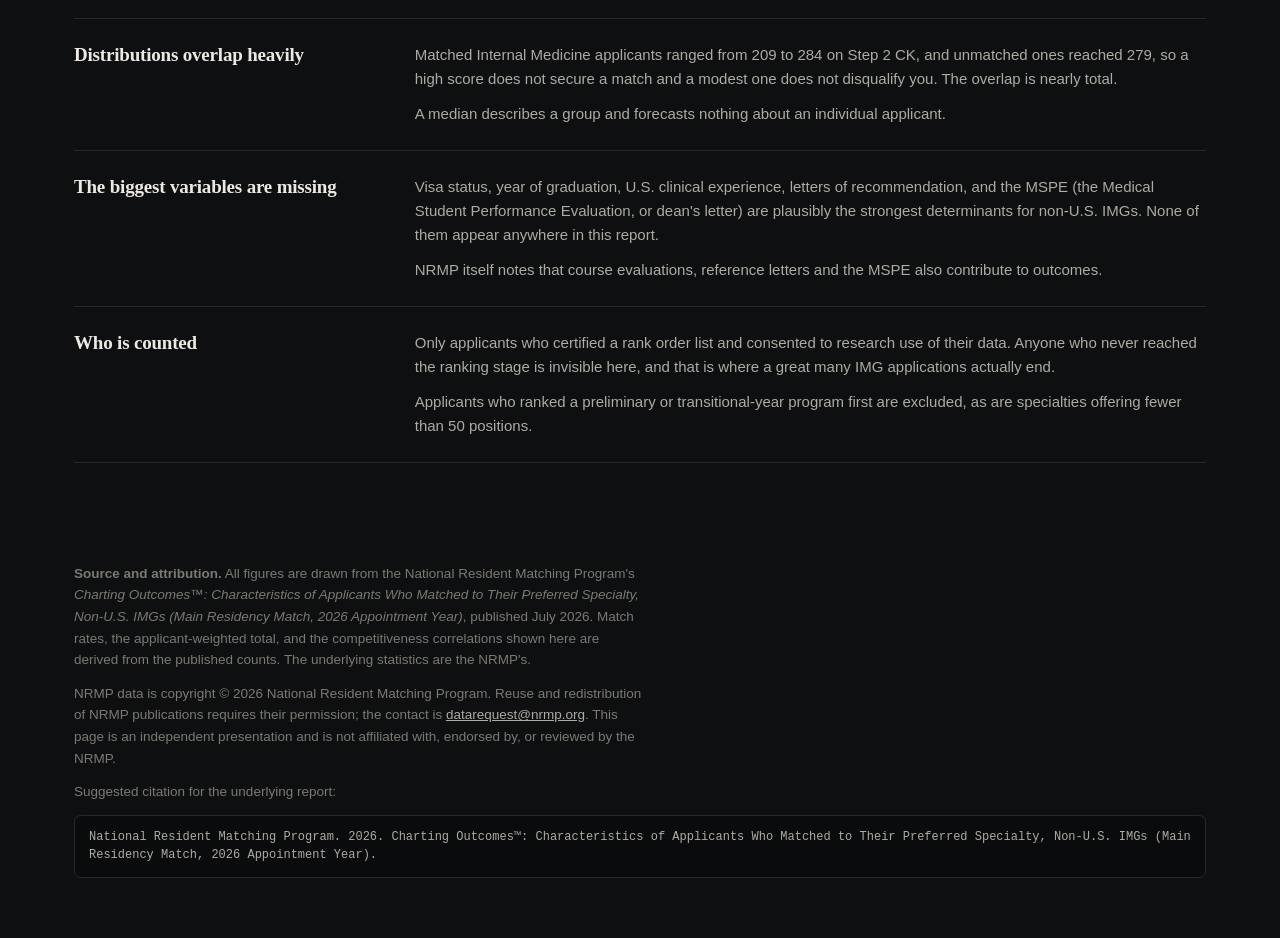
==== commit 59e723ce: "Lead the specialty section with the row-click cue The instruction to click a row was buried mid-sent" ====
--- a/index.html
+++ b/index.html
@@ -155,6 +155,11 @@
 .shead::before{content:"";display:block;width:52px;height:1px;background:var(--rule-2);margin-bottom:20px}
 h2{font-family:var(--serif);font-size:clamp(25px,3.4vw,34px);letter-spacing:-.015em;font-weight:600}
 .shead p{color:var(--ink-2);margin:14px 0 0;font-size:16.5px}
+/* the row-opening affordance is the whole point of the table below it and was
+   buried mid-sentence; it now leads the paragraph on its own line */
+.shead p .cue{display:block;font-size:21px;font-weight:650;color:var(--ink);
+  letter-spacing:-.012em;line-height:1.3;margin-bottom:7px}
+@media(max-width:640px){.shead p .cue{font-size:19px}}
 h3{font-size:17px;font-weight:650;letter-spacing:-.01em}
 
 /* findings: hanging headings, no boxes — breaks the uniform-card rhythm */
@@ -395,8 +400,9 @@
     <div class="shead">
       <h2>All 24 specialties, ranked</h2>
       <p>
-        Click any row to open the full distribution for that specialty: all eleven measures, matched
-        against unmatched, with quartiles and ranges wherever NRMP reports them. Sort by any column.
+        <strong class="cue">Click any row to open the full distribution for that specialty.</strong>
+        All eleven measures, matched against unmatched, with quartiles and ranges wherever NRMP
+        reports them. Sort by any column.
       </p>
     </div>
 
